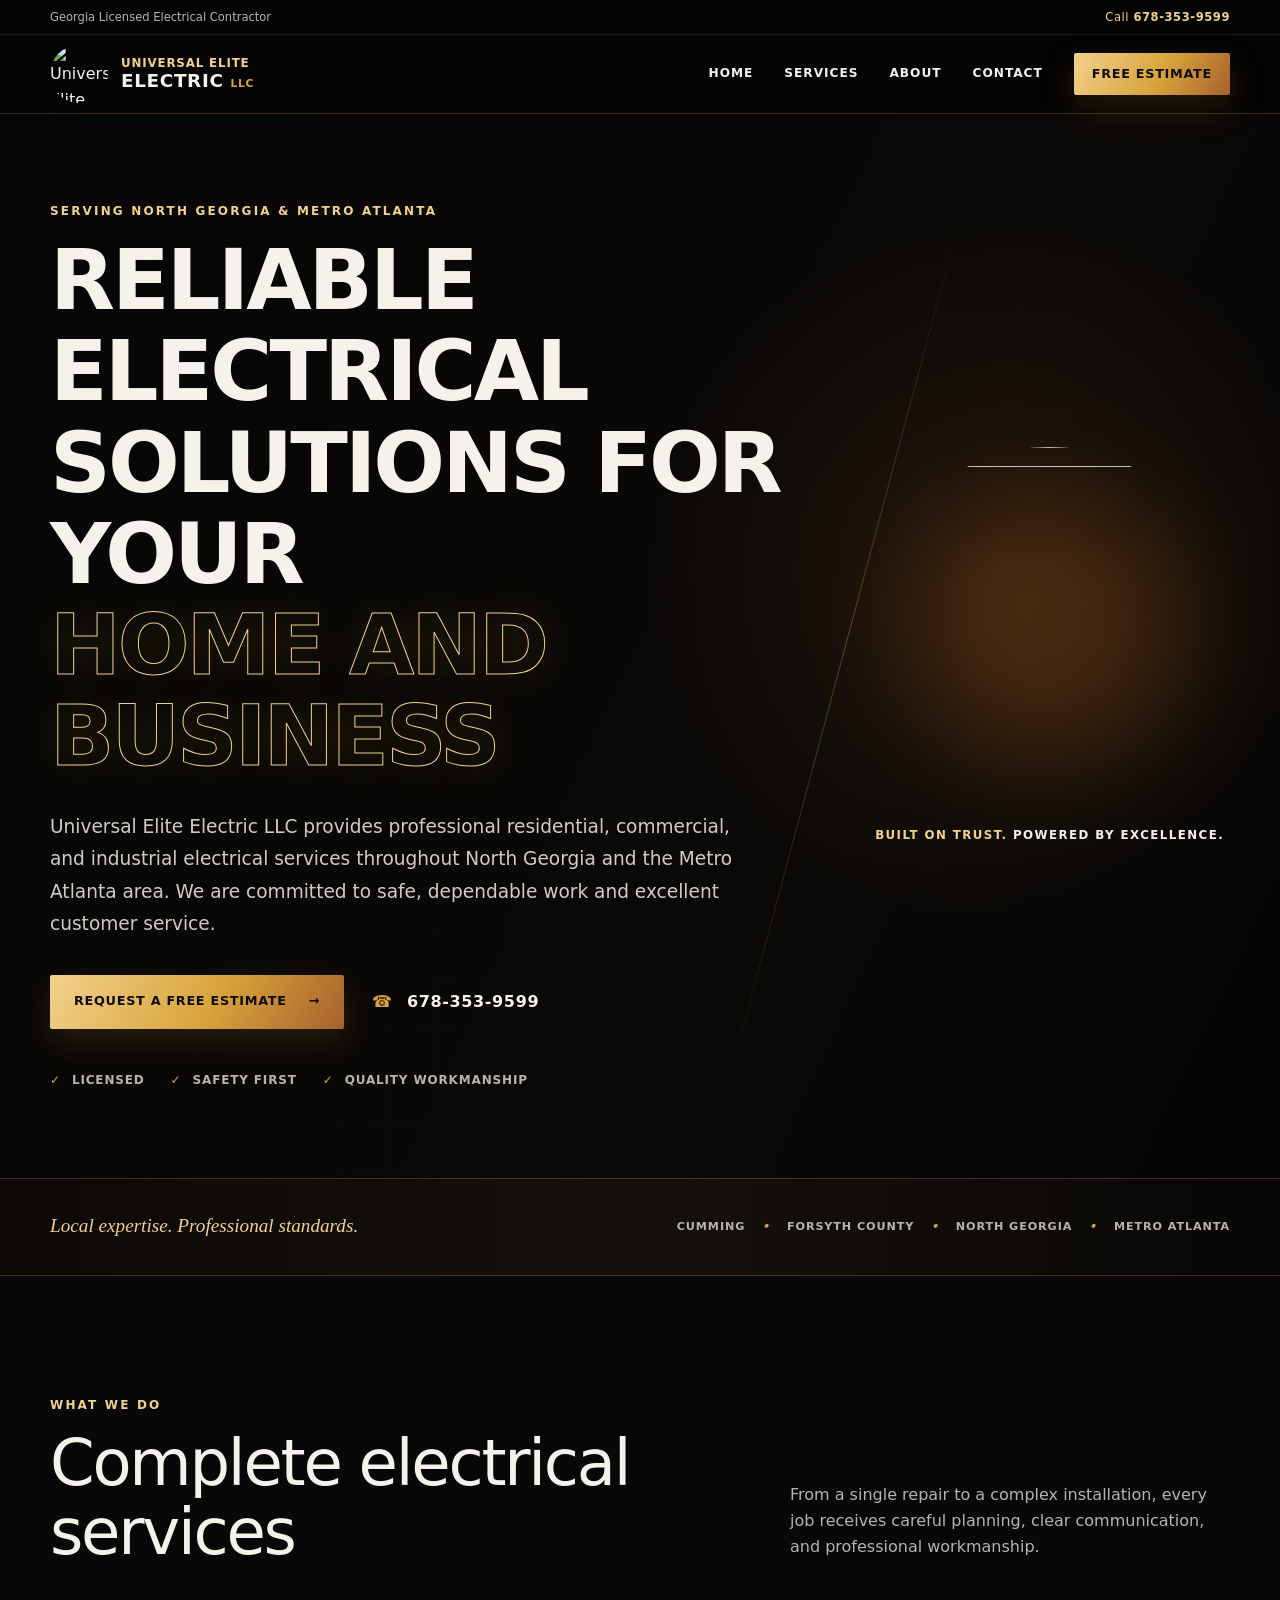
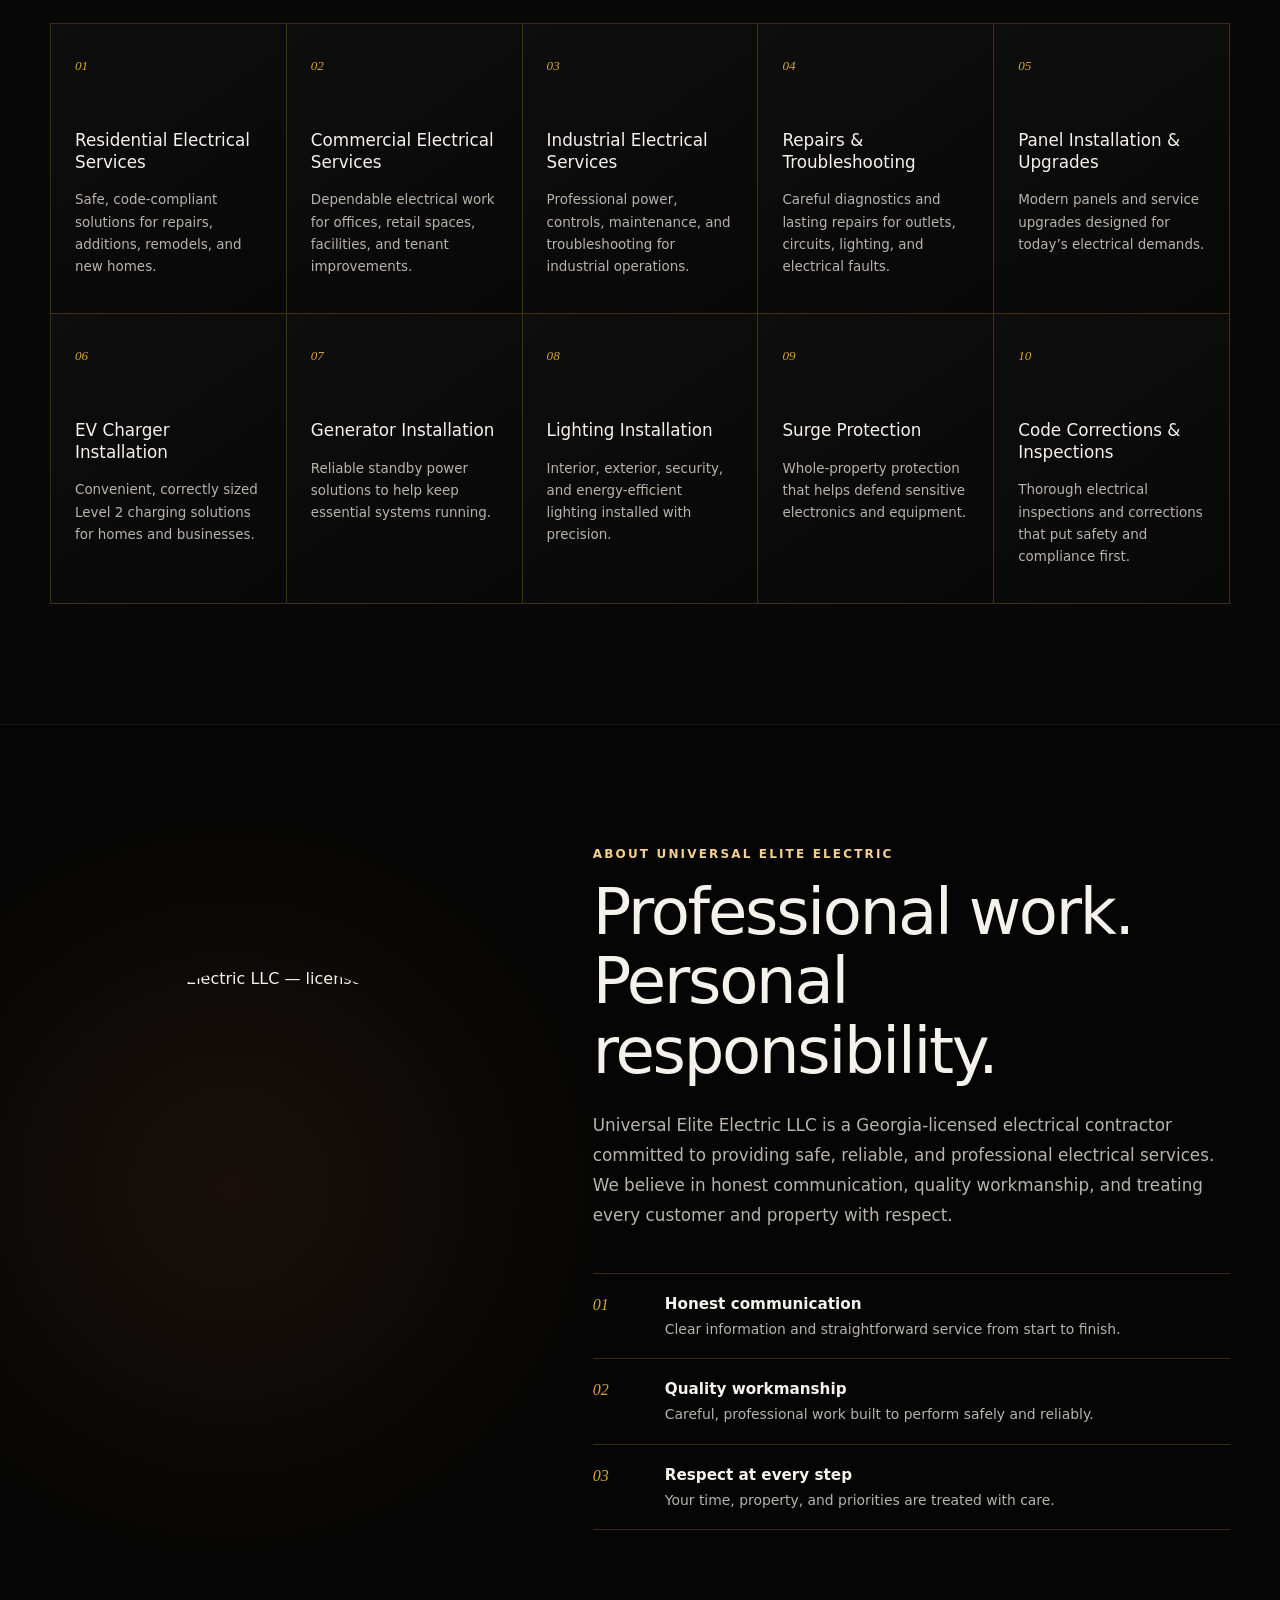
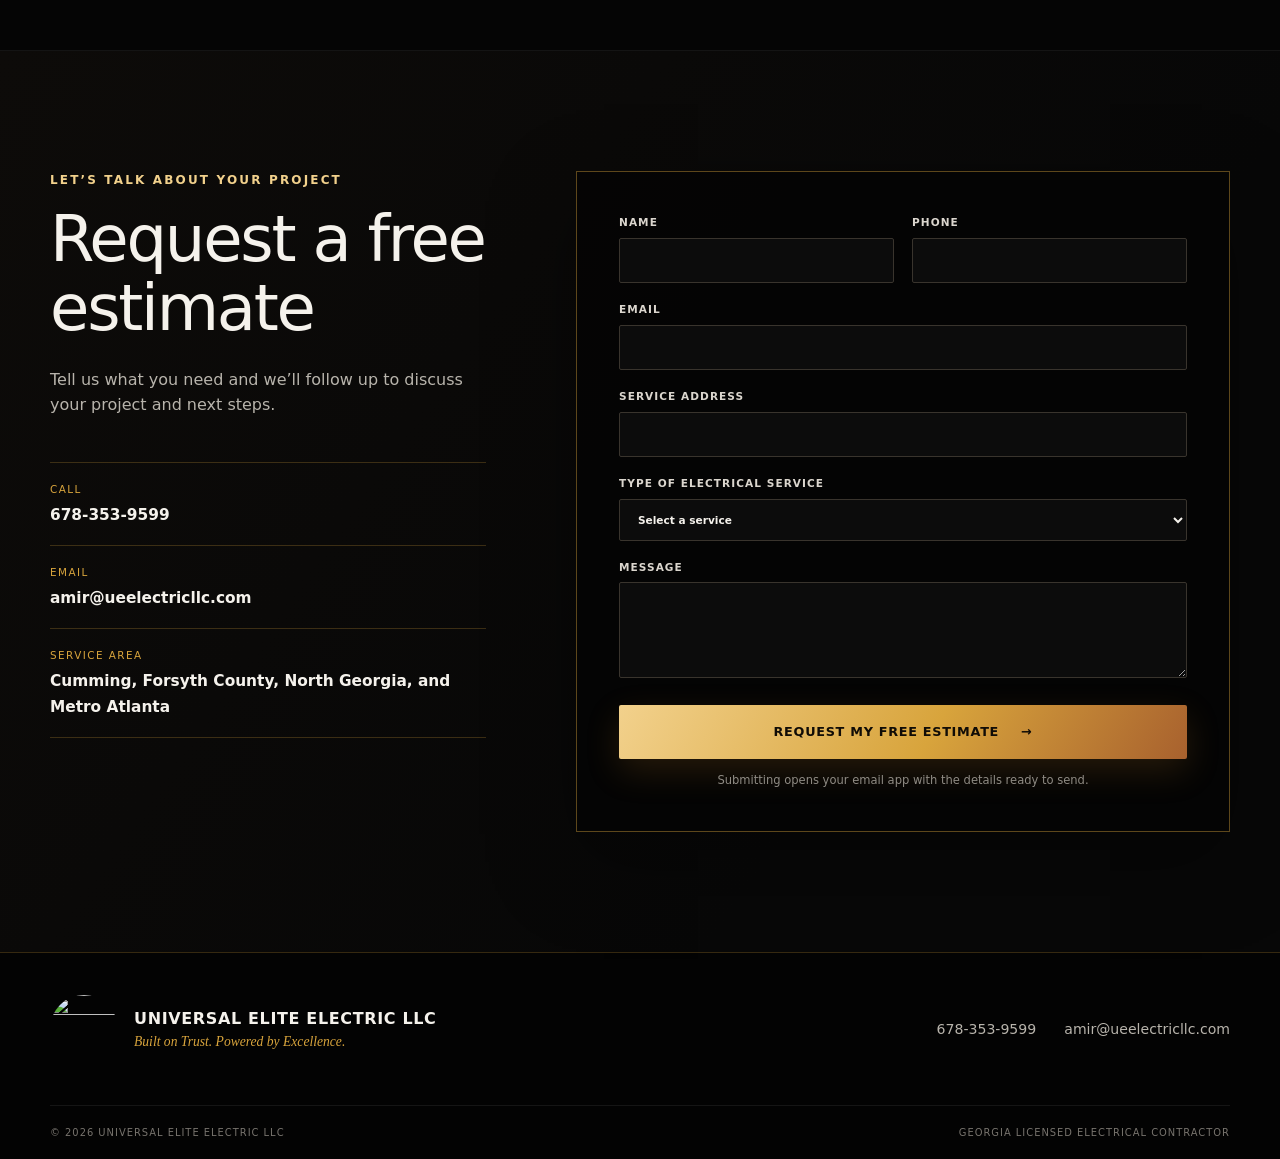
==== index.html @ 68beb036 "Add technical SEO metadata and indexing files" ====
<!DOCTYPE html><html lang="en"><head><meta charSet="utf-8"/><meta name="viewport" content="width=device-width, initial-scale=1"/><link rel="preload" as="image" href="./logo.png"/><style>@layer theme{:root,:host{--font-sans:ui-sans-serif, system-ui, sans-serif, "Apple Color Emoji", "Segoe UI Emoji", "Segoe UI Symbol", "Noto Color Emoji";--font-mono:ui-monospace, SFMono-Regular, Menlo, Monaco, Consolas, "Liberation Mono", "Courier New", monospace;--spacing:.25rem;--default-font-family:var(--font-sans);--default-mono-font-family:var(--font-mono)}}@layer base{*,:after,:before,::backdrop{box-sizing:border-box;border:0 solid;margin:0;padding:0}::file-selector-button{box-sizing:border-box;border:0 solid;margin:0;padding:0}html,:host{-webkit-text-size-adjust:100%;tab-size:4;line-height:1.5;font-family:var(--default-font-family,ui-sans-serif, system-ui, sans-serif, "Apple Color Emoji", "Segoe UI Emoji", "Segoe UI Symbol", "Noto Color Emoji");font-feature-settings:var(--default-font-feature-settings,normal);font-variation-settings:var(--default-font-variation-settings,normal);-webkit-tap-highlight-color:transparent}hr{height:0;color:inherit;border-top-width:1px}abbr:where([title]){-webkit-text-decoration:underline dotted;text-decoration:underline dotted}h1,h2,h3,h4,h5,h6{font-size:inherit;font-weight:inherit}a{color:inherit;-webkit-text-decoration:inherit;-webkit-text-decoration:inherit;-webkit-text-decoration:inherit;-webkit-text-decoration:inherit;text-decoration:inherit}b,strong{font-weight:bolder}code,kbd,samp,pre{font-family:var(--default-mono-font-family,ui-monospace, SFMono-Regular, Menlo, Monaco, Consolas, "Liberation Mono", "Courier New", monospace);font-feature-settings:var(--default-mono-font-feature-settings,normal);font-variation-settings:var(--default-mono-font-variation-settings,normal);font-size:1em}small{font-size:80%}sub,sup{vertical-align:baseline;font-size:75%;line-height:0;position:relative}sub{bottom:-.25em}sup{top:-.5em}table{text-indent:0;border-color:inherit;border-collapse:collapse}:-moz-focusring{outline:auto}progress{vertical-align:baseline}summary{display:list-item}ol,ul,menu{list-style:none}img,svg,video,canvas,audio,iframe,embed,object{vertical-align:middle;display:block}img,video{max-width:100%;height:auto}button,input,select,optgroup,textarea{font:inherit;font-feature-settings:inherit;font-variation-settings:inherit;letter-spacing:inherit;color:inherit;opacity:1;background-color:#0000;border-radius:0}::file-selector-button{font:inherit;font-feature-settings:inherit;font-variation-settings:inherit;letter-spacing:inherit;color:inherit;opacity:1;background-color:#0000;border-radius:0}:where(select:is([multiple],[size])) optgroup{font-weight:bolder}:where(select:is([multiple],[size])) optgroup option{padding-inline-start:20px}::file-selector-button{margin-inline-end:4px}::placeholder{opacity:1}@supports (not ((-webkit-appearance:-apple-pay-button))) or (contain-intrinsic-size:1px){::placeholder{color:currentColor}@supports (color:color-mix(in lab, red, red)){::placeholder{color:color-mix(in oklab, currentcolor 50%, transparent)}}}textarea{resize:vertical}::-webkit-search-decoration{-webkit-appearance:none}::-webkit-date-and-time-value{min-height:1lh;text-align:inherit}::-webkit-datetime-edit{display:inline-flex}::-webkit-datetime-edit-fields-wrapper{padding:0}::-webkit-datetime-edit{padding-block:0}::-webkit-datetime-edit-year-field{padding-block:0}::-webkit-datetime-edit-month-field{padding-block:0}::-webkit-datetime-edit-day-field{padding-block:0}::-webkit-datetime-edit-hour-field{padding-block:0}::-webkit-datetime-edit-minute-field{padding-block:0}::-webkit-datetime-edit-second-field{padding-block:0}::-webkit-datetime-edit-millisecond-field{padding-block:0}::-webkit-datetime-edit-meridiem-field{padding-block:0}::-webkit-calendar-picker-indicator{line-height:1}:-moz-ui-invalid{box-shadow:none}button,input:where([type=button],[type=reset],[type=submit]){appearance:button}::file-selector-button{appearance:button}::-webkit-inner-spin-button{height:auto}::-webkit-outer-spin-button{height:auto}[hidden]:where(:not([hidden=until-found])){display:none!important}}@layer components;@layer utilities{.sr-only{clip-path:inset(50%);white-space:nowrap;border-width:0;width:1px;height:1px;margin:-1px;padding:0;position:absolute;overflow:hidden}.relative{position:relative}.start{inset-inline-start:var(--spacing)}.contents{display:contents}.table{display:table}}:root{--black:#050505;--panel:#0c0c0c;--panel-2:#12100d;--gold:#d8a43c;--gold-light:#f2d18c;--copper:#a8612e;--white:#f5f2ec;--muted:#b8b4ac;--line:#d8a43c3d}*{box-sizing:border-box}html{scroll-behavior:smooth;scroll-padding-top:96px}body{background:var(--black);color:var(--white);margin:0;font-family:Inter,ui-sans-serif,system-ui,-apple-system,BlinkMacSystemFont,Segoe UI,sans-serif;line-height:1.6}a{color:inherit;text-decoration:none}button,input,select,textarea{font:inherit}button,a{-webkit-tap-highlight-color:transparent}img{max-width:100%;display:block}.shell{width:min(1180px,100% - 40px);margin-inline:auto}.skip-link{z-index:100;background:var(--gold);color:#080706;padding:10px 16px;font-weight:800;position:fixed;top:-80px;left:16px}.skip-link:focus{top:16px}.sr-only{clip:rect(0,0,0,0);white-space:nowrap;border:0;width:1px;height:1px;margin:-1px;padding:0;position:absolute;overflow:hidden}.eyebrow{color:var(--gold-light);text-transform:uppercase;letter-spacing:.18em;margin:0 0 14px;font-size:.75rem;font-weight:800}h1,h2,h3,p{margin-top:0}h1,h2{letter-spacing:-.035em;line-height:1.08}h2{margin-bottom:24px;font-size:clamp(2.25rem,5vw,4.35rem)}.button{background:linear-gradient(120deg,var(--gold-light),var(--gold) 55%,var(--copper));color:#100c06;letter-spacing:.055em;text-transform:uppercase;cursor:pointer;border:0;border-radius:2px;justify-content:center;align-items:center;gap:22px;min-height:54px;padding:14px 24px;font-size:.8rem;font-weight:900;transition:transform .2s,filter .2s;display:inline-flex;box-shadow:0 12px 34px #c47e282e}.button:hover{filter:brightness(1.08);transform:translateY(-2px)}.button:focus-visible,a:focus-visible,button:focus-visible,input:focus-visible,select:focus-visible,textarea:focus-visible{outline:3px solid var(--gold-light);outline-offset:3px}.button-small{min-height:42px;padding:10px 18px}.site-header{z-index:50;-webkit-backdrop-filter:blur(16px);backdrop-filter:blur(16px);border-bottom:1px solid var(--line);background:#050505ed;position:sticky;top:0}.utility-bar{color:var(--muted);border-bottom:1px solid #ffffff14;font-size:.72rem}.utility-inner{justify-content:space-between;align-items:center;gap:18px;min-height:34px;display:flex}.utility-inner a{color:var(--gold-light);letter-spacing:.05em}.nav{justify-content:space-between;align-items:center;height:78px;display:flex}.brand{align-items:center;gap:13px;display:flex}.brand img{object-fit:contain;border-radius:50%;width:58px;height:58px}.brand span{letter-spacing:.07em;flex-direction:column;font-size:.76rem;line-height:1.15;display:flex}.brand span strong{color:var(--gold-light);font-size:.74rem}.brand span b{letter-spacing:.035em;font-size:1.15rem}.brand span em{color:var(--gold);font-size:.67rem;font-style:normal}.nav-links{text-transform:uppercase;letter-spacing:.08em;align-items:center;gap:31px;font-size:.76rem;font-weight:700;display:flex}.nav-links>a:not(.button){padding:25px 0;transition:color .2s}.nav-links>a:not(.button):hover{color:var(--gold-light)}.menu-toggle{background:0 0;border:0;padding:12px;display:none}.menu-toggle>span:not(.sr-only){background:var(--gold-light);width:25px;height:2px;margin:5px 0;display:block}.hero{background:radial-gradient(circle at 78% 43%,#a8612e26,#0000 30%),linear-gradient(115deg,#060606 0%,#0b0907 65%,#050505 100%);align-items:center;min-height:690px;display:flex;position:relative;overflow:hidden}.hero:before{content:"";opacity:.26;background-image:linear-gradient(#ffffff06 1px,#0000 1px),linear-gradient(90deg,#ffffff06 1px,#0000 1px);background-size:48px 48px;position:absolute;inset:0;-webkit-mask-image:linear-gradient(90deg,#000,#0000 85%);mask-image:linear-gradient(90deg,#000,#0000 85%)}.hero:after{content:"";background:linear-gradient(transparent,var(--gold),transparent);opacity:.35;width:1px;position:absolute;top:8%;bottom:8%;left:66%;transform:rotate(15deg)}.hero-grid{z-index:1;grid-template-columns:1.35fr .65fr;align-items:center;gap:70px;padding-block:88px;display:grid;position:relative}.hero-copy h1{text-transform:uppercase;max-width:820px;margin:0 0 28px;font-size:clamp(3rem,6.6vw,6.4rem);font-weight:850}.hero-copy h1 span{color:#0000;-webkit-text-stroke:1px var(--gold-light);text-shadow:0 0 40px #d8a43c1f;display:block}.lead{color:#d0ccc5;max-width:720px;font-size:clamp(1rem,1.8vw,1.16rem);line-height:1.75}.hero-actions{flex-wrap:wrap;align-items:center;gap:28px;margin-top:34px;display:flex}.text-link{letter-spacing:.04em;font-weight:800}.text-link span{color:var(--gold);margin-right:8px}.trust-row{color:var(--muted);text-transform:uppercase;letter-spacing:.07em;flex-wrap:wrap;gap:26px;margin-top:42px;font-size:.75rem;font-weight:700;display:flex}.trust-row b{color:var(--gold);margin-right:6px}.hero-mark{text-align:center}.logo-halo{position:relative}.logo-halo:before{content:"";filter:blur(55px);opacity:.22;background:#d47726;border-radius:50%;position:absolute;inset:12%}.logo-halo img{filter:drop-shadow(0 24px 34px #000000b3);width:min(100%,410px);margin:auto;position:relative}.hero-mark p{text-transform:uppercase;letter-spacing:.12em;color:var(--gold-light);margin:18px 0 0;font-size:.74rem;font-weight:800}.hero-mark p span{color:var(--white)}.statement{border-block:1px solid var(--line);background:linear-gradient(90deg,#0c0906,#15100b,#080706)}.statement-inner{justify-content:space-between;align-items:center;gap:30px;min-height:96px;display:flex}.statement p{color:var(--gold-light);margin:0;font-family:Georgia,serif;font-size:1.2rem;font-style:italic}.statement span{color:var(--muted);text-transform:uppercase;letter-spacing:.08em;font-size:.7rem;font-weight:700}.statement i{color:var(--gold);margin:0 12px}.section{padding:120px 0}.services-section{background:#080808}.section-heading{grid-template-columns:1.2fr .8fr;align-items:end;gap:80px;margin-bottom:56px;display:grid}.section-heading h2{margin:0}.section-heading>p{color:var(--muted);max-width:520px;margin-bottom:8px}.services-grid{border-top:1px solid var(--line);border-left:1px solid var(--line);grid-template-columns:repeat(5,1fr);display:grid}.service-card{border-right:1px solid var(--line);border-bottom:1px solid var(--line);background:linear-gradient(145deg,#ffffff06,#0000);min-height:290px;padding:28px 24px;transition:background .25s,transform .25s}.service-card:hover{background:linear-gradient(145deg,#d8a43c21,#a8612e06);transform:translateY(-3px)}.service-number{color:var(--gold);font-family:Georgia,serif;font-size:.82rem;font-style:italic}.service-card h3{margin:52px 0 16px;font-size:1.05rem;line-height:1.3}.service-card p{color:var(--muted);margin:0;font-size:.84rem;line-height:1.65}.about-section{background:radial-gradient(circle at 18%,#a8612e1f,#0000 34%),#050505;border-block:1px solid #ffffff0f}.about-grid{grid-template-columns:.82fr 1.18fr;align-items:center;gap:100px;display:grid}.about-emblem{border:1px solid var(--line);background:linear-gradient(145deg,#13100d,#080706);padding:40px;position:relative}.about-emblem:before,.about-emblem:after{content:"";border-color:var(--gold);width:45px;height:45px;position:absolute}.about-emblem:before{border-top:2px solid var(--gold);border-left:2px solid var(--gold);top:-1px;left:-1px}.about-emblem:after{border-right:2px solid var(--gold);border-bottom:2px solid var(--gold);bottom:-1px;right:-1px}.about-copy>p:not(.eyebrow){color:var(--muted);max-width:700px;font-size:1.05rem;line-height:1.8}.values{border-top:1px solid var(--line);margin-top:42px}.values>div{border-bottom:1px solid var(--line);grid-template-columns:54px 1fr;gap:18px;padding:18px 0;display:grid}.values span{color:var(--gold);font-family:Georgia,serif;font-style:italic}.values p{color:var(--muted);margin:0;font-size:.87rem}.values strong{color:var(--white);margin-bottom:2px;font-size:.95rem;display:block}.contact-section{background:linear-gradient(125deg,#0d0b09,#070707 70%)}.contact-grid{grid-template-columns:.8fr 1.2fr;gap:90px;display:grid}.contact-copy>p:not(.eyebrow){color:var(--muted);max-width:430px}.contact-list{border-top:1px solid var(--line);margin-top:44px}.contact-list>a,.contact-list>div{border-bottom:1px solid var(--line);padding:18px 0;display:block}.contact-list span{color:var(--gold);text-transform:uppercase;letter-spacing:.14em;margin-bottom:4px;font-size:.65rem;display:block}.contact-list strong{font-size:.96rem;font-weight:650}.estimate-form{background:#040404b8;border:1px solid #d8a43c6b;padding:42px;box-shadow:0 30px 80px #00000059}.estimate-form label{color:#dbd6ce;text-transform:uppercase;letter-spacing:.1em;margin-bottom:18px;font-size:.66rem;font-weight:750;display:block}.estimate-form input,.estimate-form select,.estimate-form textarea{width:100%;color:var(--white);text-transform:none;letter-spacing:normal;background:#0c0c0c;border:1px solid #39342d;border-radius:2px;margin-top:7px;padding:13px 14px}.estimate-form select{appearance:auto}.estimate-form textarea{resize:vertical}.form-row{grid-template-columns:1fr 1fr;gap:18px;display:grid}.submit-button{width:100%;margin-top:4px}.form-note,.form-status{text-align:center;color:#8f8b84;margin:12px 0 0;font-size:.72rem}.form-status{color:var(--gold-light)}footer{border-top:1px solid var(--line);background:#030303}.footer-main{justify-content:space-between;align-items:center;gap:30px;padding-block:42px;display:flex}.footer-brand{align-items:center;gap:16px;display:flex}.footer-brand img{width:68px}.footer-brand strong,.footer-brand span{display:block}.footer-brand strong{text-transform:uppercase;letter-spacing:.04em}.footer-brand span{color:var(--gold);font-family:Georgia,serif;font-size:.85rem;font-style:italic}.footer-contact{color:var(--muted);gap:28px;font-size:.88rem;display:flex}.footer-contact a:hover{color:var(--gold-light)}.footer-bottom{color:#77736d;text-transform:uppercase;letter-spacing:.1em;border-top:1px solid #ffffff12;justify-content:space-between;align-items:center;gap:20px;min-height:54px;font-size:.62rem;display:flex}.mobile-call{display:none}@media (max-width:1000px){.hero-grid{grid-template-columns:1fr .55fr;gap:25px}.services-grid{grid-template-columns:repeat(2,1fr)}.about-grid,.contact-grid{gap:50px}.nav-links{gap:18px}}@media (max-width:760px){html{scroll-padding-top:78px}.shell{width:min(100% - 30px,1180px)}.utility-inner>span{display:none}.utility-inner{justify-content:center}.nav{height:68px}.brand img{width:48px;height:48px}.brand span b{font-size:.95rem}.brand span strong{font-size:.61rem}.menu-toggle{display:block}.nav-links{border-bottom:1px solid var(--line);background:#080808;flex-direction:column;align-items:stretch;gap:0;padding:14px 20px 24px;display:none;position:absolute;top:102px;left:0;right:0;box-shadow:0 24px 40px #0000008c}.nav-links.open{display:flex}.nav-links>a:not(.button){border-bottom:1px solid #ffffff12;padding:14px 8px}.nav-links .button{margin-top:14px}.hero{min-height:auto}.hero-grid{grid-template-columns:1fr;padding-block:70px 52px}.hero-copy h1{font-size:clamp(2.8rem,13vw,4.6rem)}.hero-mark{grid-row:1}.logo-halo img{width:230px}.hero-mark p{display:none}.hero-actions{flex-direction:column;align-items:stretch;gap:20px}.hero-actions .button{width:100%}.hero-actions .text-link{text-align:center}.trust-row{gap:12px 20px}.statement-inner,.section-heading,.about-grid,.contact-grid{grid-template-columns:1fr;display:grid}.statement-inner{gap:8px;padding-block:22px}.statement i{margin:0 5px}.section{padding:82px 0}.section-heading{gap:8px;margin-bottom:36px}.services-grid{grid-template-columns:1fr}.service-card{min-height:auto}.service-card h3{margin-top:30px}.about-grid{gap:48px}.about-emblem{max-width:420px;margin:auto;padding:25px}.contact-grid{gap:52px}.estimate-form{padding:24px 20px}.form-row{grid-template-columns:1fr;gap:0}.footer-main{flex-direction:column;align-items:flex-start}.footer-contact{flex-direction:column;gap:8px}.footer-bottom{flex-direction:column;justify-content:center;align-items:flex-start;padding-block:16px}body{padding-bottom:56px}.mobile-call{z-index:60;background:linear-gradient(110deg,var(--gold-light),var(--gold),var(--copper));color:#0b0804;text-transform:uppercase;letter-spacing:.08em;justify-content:center;align-items:center;gap:9px;height:56px;font-weight:900;display:flex;position:fixed;bottom:0;left:0;right:0;box-shadow:0 -6px 28px #00000080}}@media (prefers-reduced-motion:reduce){html{scroll-behavior:auto}*,:before,:after{transition:none!important}}
</style><title>Universal Elite Electric LLC | Electrical Contractor in North Georgia</title><meta name="description" content="Georgia-licensed electrical contractor serving Cumming, Forsyth County, North Georgia, and Metro Atlanta. Residential, commercial, and industrial electrical services."/><meta name="robots" content="index,follow,max-image-preview:large,max-snippet:-1,max-video-preview:-1"/><meta name="googlebot" content="index,follow,max-image-preview:large,max-snippet:-1,max-video-preview:-1"/><link rel="canonical" href="https://ueelectricllc.com/"/><link rel="alternate" hreflang="en-US" href="https://ueelectricllc.com/"/><meta name="theme-color" content="#050505"/><meta property="og:site_name" content="Universal Elite Electric LLC"/><meta property="og:title" content="Universal Elite Electric LLC | Electrical Contractor in North Georgia"/><meta property="og:description" content="Georgia-licensed residential, commercial, and industrial electrical contractor serving Cumming, Forsyth County, North Georgia, and Metro Atlanta."/><meta property="og:type" content="website"/><meta property="og:locale" content="en_US"/><meta property="og:url" content="https://ueelectricllc.com/"/><meta property="og:image" content="https://ueelectricllc.com/logo.png"/><meta property="og:image:alt" content="Universal Elite Electric LLC logo"/><meta name="twitter:card" content="summary"/><meta name="twitter:title" content="Universal Elite Electric LLC | Electrical Contractor in North Georgia"/><meta name="twitter:description" content="Georgia-licensed residential, commercial, and industrial electrical contractor serving North Georgia and Metro Atlanta."/><meta name="twitter:image" content="https://ueelectricllc.com/logo.png"/><meta name="twitter:image:alt" content="Universal Elite Electric LLC logo"/><link rel="shortcut icon" href="/logo.png"/><link rel="icon" href="/logo.png"/><script type="application/ld+json">{"@context":"https://schema.org","@type":"Electrician","@id":"https://ueelectricllc.com/#business","name":"Universal Elite Electric LLC","url":"https://ueelectricllc.com/","logo":"https://ueelectricllc.com/logo.png","image":"https://ueelectricllc.com/logo.png","description":"Georgia-licensed electrical contractor providing residential, commercial, and industrial electrical services in North Georgia and Metro Atlanta.","email":"amir@ueelectricllc.com","telephone":"+1-678-353-9599","slogan":"Built on Trust. Powered by Excellence.","areaServed":[{"@type":"City","name":"Cumming","containedInPlace":{"@type":"State","name":"Georgia"}},{"@type":"AdministrativeArea","name":"Forsyth County, Georgia"},{"@type":"AdministrativeArea","name":"North Georgia"},{"@type":"AdministrativeArea","name":"Metro Atlanta"}],"knowsAbout":["Residential electrical services","Commercial electrical services","Industrial electrical services","Electrical repairs and troubleshooting","Electrical panel installation and upgrades","EV charger installation","Generator installation","Lighting installation","Surge protection","Electrical code corrections and inspections"]}</script><style>
.brand img,.logo-halo img,.about-emblem img,.footer-brand img{aspect-ratio:1!important;object-fit:cover!important;border-radius:50%!important}
.about-emblem{width:min(100%,470px)!important;margin-inline:auto!important;padding:0!important;border:0!important;background:none!important}
.about-emblem:before,.about-emblem:after{display:none!important}
@media(max-width:760px){.about-emblem{max-width:360px!important}}
</style></head><body><main><a class="skip-link" href="#content">Skip to content</a><header class="site-header"><div class="utility-bar"><div class="shell utility-inner"><span>Georgia Licensed Electrical Contractor</span><a href="tel:6783539599" aria-label="Call Universal Elite Electric at 678-353-9599">Call <strong>678-353-9599</strong></a></div></div><nav class="shell nav" aria-label="Main navigation"><a class="brand" href="#home" aria-label="Universal Elite Electric home"><img src="./logo.png" alt="Universal Elite Electric LLC logo"/><span><strong>UNIVERSAL ELITE</strong><b>ELECTRIC <em>LLC</em></b></span></a><button class="menu-toggle" aria-expanded="false" aria-controls="main-menu"><span></span><span></span><span></span><span class="sr-only">Menu</span></button><div id="main-menu" class="nav-links "><a href="#home">Home</a><a href="#services">Services</a><a href="#about">About</a><a href="#contact">Contact</a><a class="button button-small" href="#estimate">Free Estimate</a></div></nav></header><div id="content"><section id="home" class="hero"><div class="hero-glow" aria-hidden="true"></div><div class="shell hero-grid"><div class="hero-copy"><p class="eyebrow">Serving North Georgia &amp; Metro Atlanta</p><h1>Reliable Electrical Solutions for Your <span>Home and Business</span></h1><p class="lead">Universal Elite Electric LLC provides professional residential, commercial, and industrial electrical services throughout North Georgia and the Metro Atlanta area. We are committed to safe, dependable work and excellent customer service.</p><div class="hero-actions"><a class="button" href="#estimate">Request a Free Estimate <span aria-hidden="true">→</span></a><a class="text-link" href="tel:6783539599"><span aria-hidden="true">☎</span> 678-353-9599</a></div><div class="trust-row" aria-label="Our service commitments"><span><b>✓</b> Licensed</span><span><b>✓</b> Safety first</span><span><b>✓</b> Quality workmanship</span></div></div><div class="hero-mark"><div class="logo-halo"><img src="./logo.png" alt=""/></div><p>Built on Trust. <span>Powered by Excellence.</span></p></div></div></section><section class="statement" aria-label="Service area"><div class="shell statement-inner"><p>Local expertise. Professional standards.</p><span>Cumming <i>•</i> Forsyth County <i>•</i> North Georgia <i>•</i> Metro Atlanta</span></div></section><section id="services" class="section services-section"><div class="shell"><div class="section-heading"><div><p class="eyebrow">What we do</p><h2>Complete electrical services</h2></div><p>From a single repair to a complex installation, every job receives careful planning, clear communication, and professional workmanship.</p></div><div class="services-grid"><article class="service-card"><span class="service-number">01</span><h3>Residential Electrical Services</h3><p>Safe, code-compliant solutions for repairs, additions, remodels, and new homes.</p></article><article class="service-card"><span class="service-number">02</span><h3>Commercial Electrical Services</h3><p>Dependable electrical work for offices, retail spaces, facilities, and tenant improvements.</p></article><article class="service-card"><span class="service-number">03</span><h3>Industrial Electrical Services</h3><p>Professional power, controls, maintenance, and troubleshooting for industrial operations.</p></article><article class="service-card"><span class="service-number">04</span><h3>Repairs &amp; Troubleshooting</h3><p>Careful diagnostics and lasting repairs for outlets, circuits, lighting, and electrical faults.</p></article><article class="service-card"><span class="service-number">05</span><h3>Panel Installation &amp; Upgrades</h3><p>Modern panels and service upgrades designed for today’s electrical demands.</p></article><article class="service-card"><span class="service-number">06</span><h3>EV Charger Installation</h3><p>Convenient, correctly sized Level 2 charging solutions for homes and businesses.</p></article><article class="service-card"><span class="service-number">07</span><h3>Generator Installation</h3><p>Reliable standby power solutions to help keep essential systems running.</p></article><article class="service-card"><span class="service-number">08</span><h3>Lighting Installation</h3><p>Interior, exterior, security, and energy-efficient lighting installed with precision.</p></article><article class="service-card"><span class="service-number">09</span><h3>Surge Protection</h3><p>Whole-property protection that helps defend sensitive electronics and equipment.</p></article><article class="service-card"><span class="service-number">10</span><h3>Code Corrections &amp; Inspections</h3><p>Thorough electrical inspections and corrections that put safety and compliance first.</p></article></div></div></section><section id="about" class="section about-section"><div class="shell about-grid"><div class="about-emblem"><img src="./logo.png" alt="Universal Elite Electric LLC — licensed and insured"/></div><div class="about-copy"><p class="eyebrow">About Universal Elite Electric</p><h2>Professional work. Personal responsibility.</h2><p>Universal Elite Electric LLC is a Georgia-licensed electrical contractor committed to providing safe, reliable, and professional electrical services. We believe in honest communication, quality workmanship, and treating every customer and property with respect.</p><div class="values"><div><span>01</span><p><strong>Honest communication</strong>Clear information and straightforward service from start to finish.</p></div><div><span>02</span><p><strong>Quality workmanship</strong>Careful, professional work built to perform safely and reliably.</p></div><div><span>03</span><p><strong>Respect at every step</strong>Your time, property, and priorities are treated with care.</p></div></div></div></div></section><section id="contact" class="section contact-section"><div class="shell contact-grid"><div class="contact-copy"><p class="eyebrow">Let’s talk about your project</p><h2>Request a free estimate</h2><p>Tell us what you need and we’ll follow up to discuss your project and next steps.</p><div class="contact-list"><a href="tel:6783539599"><span>Call</span><strong>678-353-9599</strong></a><a href="mailto:amir@ueelectricllc.com"><span>Email</span><strong>amir@ueelectricllc.com</strong></a><div><span>Service area</span><strong>Cumming, Forsyth County, North Georgia, and Metro Atlanta</strong></div></div></div><form id="estimate" class="estimate-form"><div class="form-row"><label>Name<input type="text" autoComplete="name" required="" name="name"/></label><label>Phone<input type="tel" autoComplete="tel" required="" name="phone"/></label></div><label>Email<input type="email" autoComplete="email" required="" name="email"/></label><label>Service address<input type="text" autoComplete="street-address" required="" name="address"/></label><label>Type of electrical service<select name="service" required=""><option value="" disabled="" selected="">Select a service</option><option>Residential Electrical Services</option><option>Commercial Electrical Services</option><option>Industrial Electrical Services</option><option>Repairs &amp; Troubleshooting</option><option>Panel Installation &amp; Upgrades</option><option>EV Charger Installation</option><option>Generator Installation</option><option>Lighting Installation</option><option>Surge Protection</option><option>Code Corrections &amp; Inspections</option><option>Other electrical service</option></select></label><label>Message<textarea name="message" rows="4" required=""></textarea></label><button class="button submit-button" type="submit">Request My Free Estimate <span aria-hidden="true">→</span></button><p class="form-note">Submitting opens your email app with the details ready to send.</p></form></div></section></div><footer><div class="shell footer-main"><div class="footer-brand"><img src="./logo.png" alt=""/><div><strong>Universal Elite Electric LLC</strong><span>Built on Trust. Powered by Excellence.</span></div></div><div class="footer-contact"><a href="tel:6783539599">678-353-9599</a><a href="mailto:amir@ueelectricllc.com">amir@ueelectricllc.com</a></div></div><div class="shell footer-bottom"><span>© 2026 Universal Elite Electric LLC</span><span>Georgia Licensed Electrical Contractor</span></div></footer><a class="mobile-call" href="tel:6783539599" aria-label="Call Universal Elite Electric"><span>☎</span> Call Now</a></main><script>
const menuButton=document.querySelector('.menu-toggle');
const menu=document.querySelector('#main-menu');
menuButton?.addEventListener('click',()=>{const open=menu.classList.toggle('open');menuButton.setAttribute('aria-expanded',String(open));});
menu?.querySelectorAll('a').forEach(a=>a.addEventListener('click',()=>{menu.classList.remove('open');menuButton?.setAttribute('aria-expanded','false');}));
document.querySelector('#estimate')?.addEventListener('submit',event=>{event.preventDefault();const data=new FormData(event.currentTarget);const subject=encodeURIComponent('Free estimate request — '+data.get('name'));const body=encodeURIComponent('Name: '+data.get('name')+'\nPhone: '+data.get('phone')+'\nEmail: '+data.get('email')+'\nService address: '+data.get('address')+'\nService: '+data.get('service')+'\n\nMessage:\n'+data.get('message'));window.location.href='mailto:amir@ueelectricllc.com?subject='+subject+'&body='+body;});
</script></body></html>
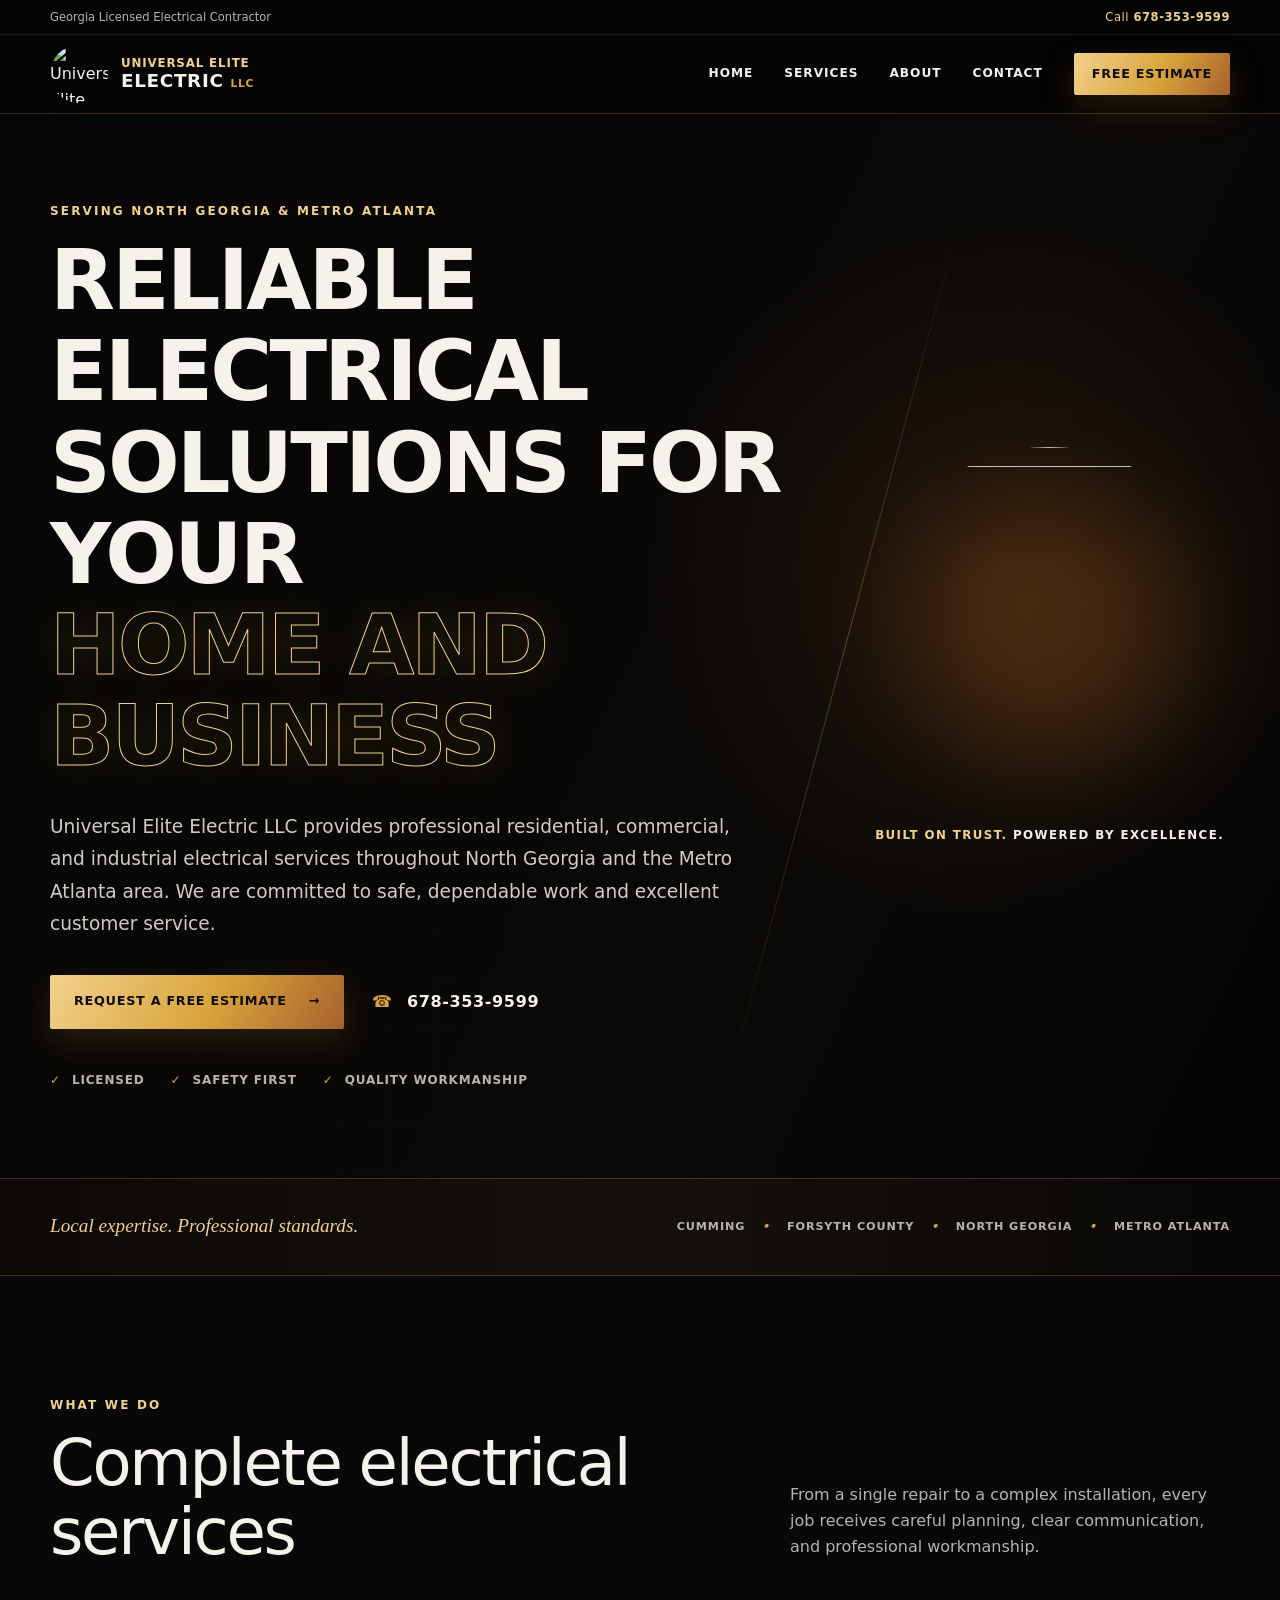
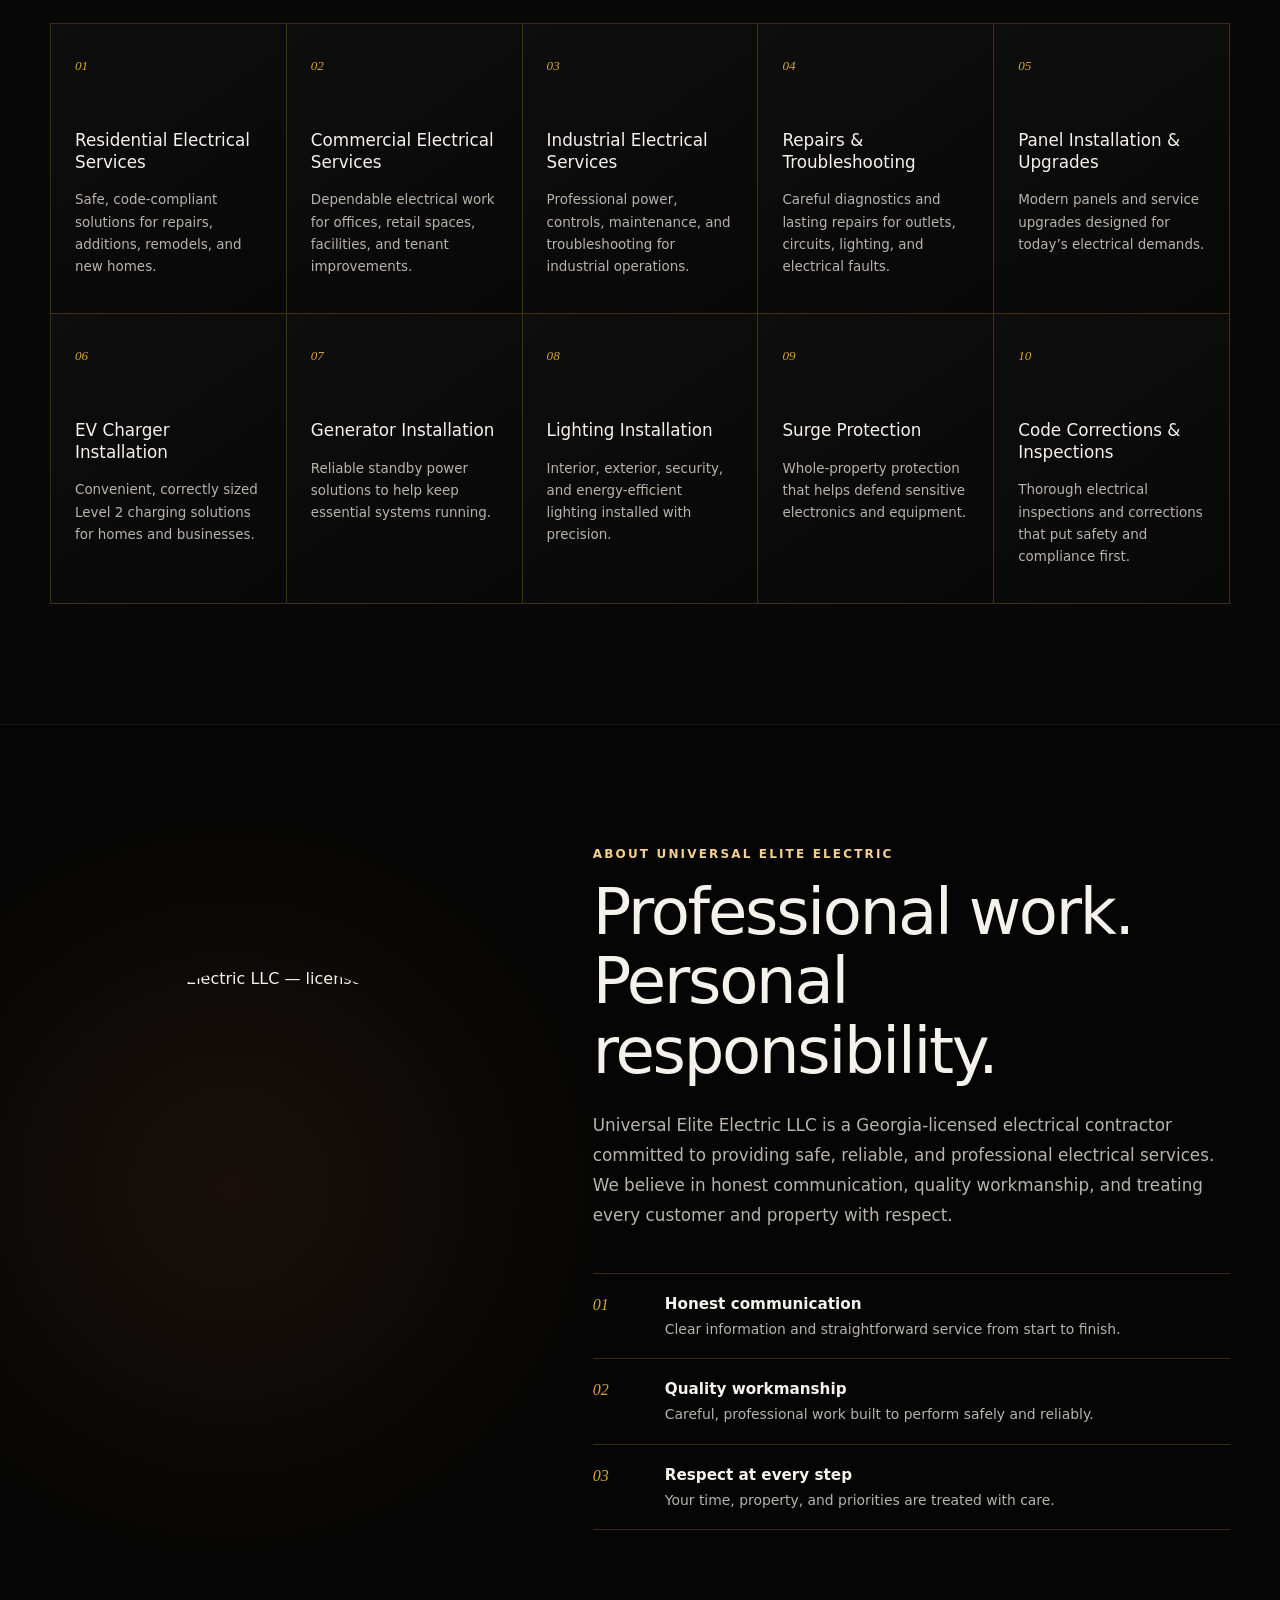
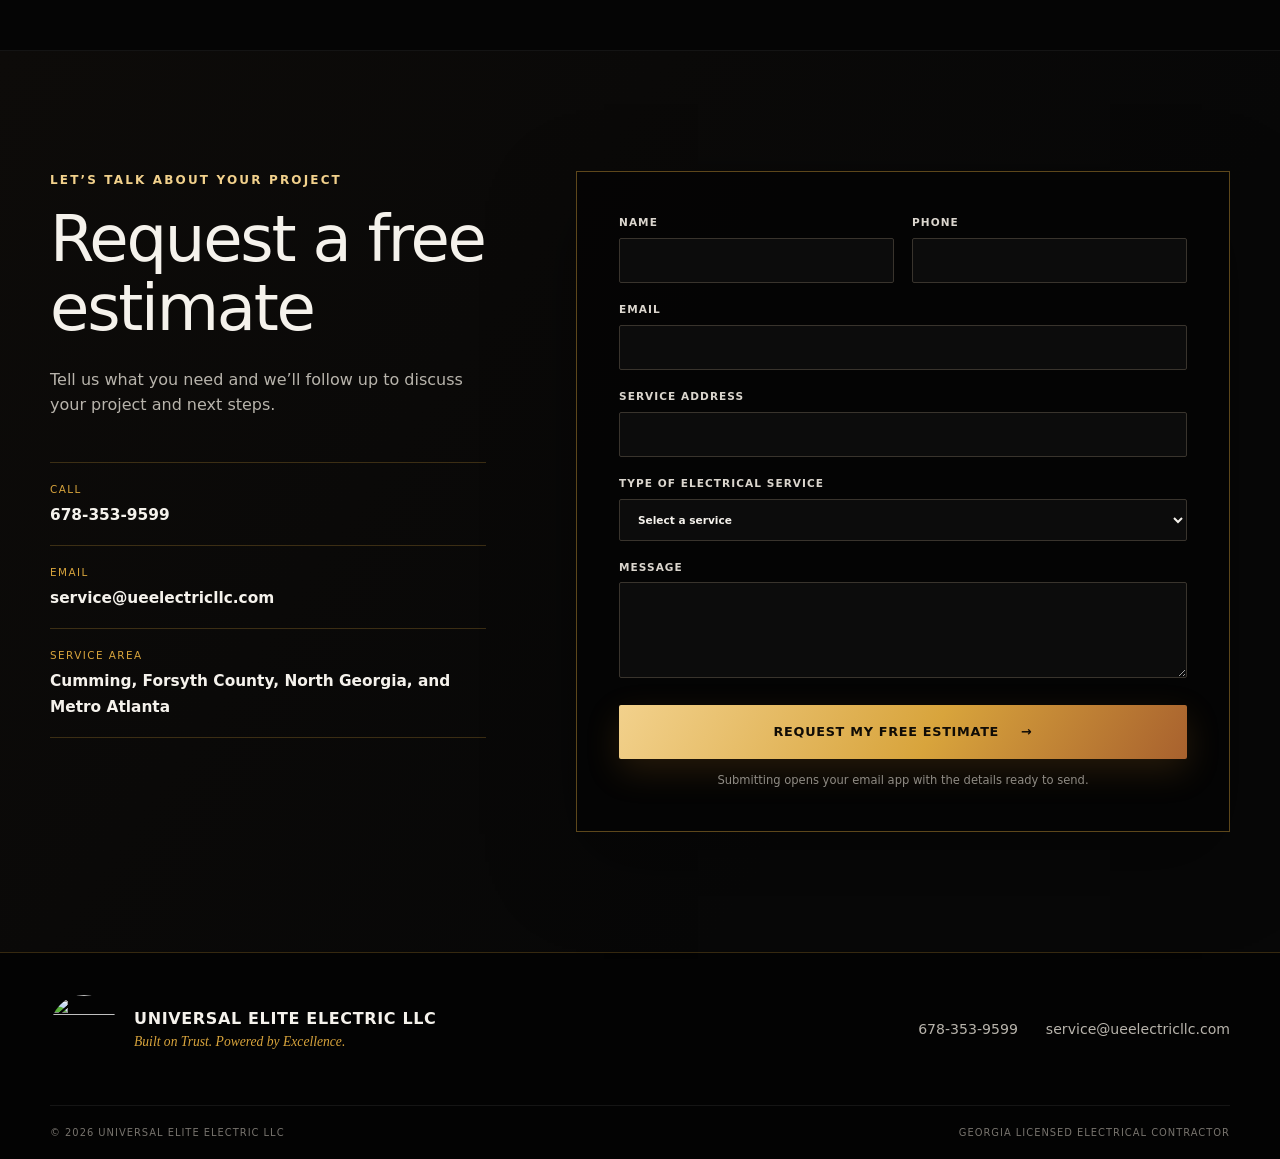
==== commit d5e64b5b: "Replace public contact email with service alias" ====
--- a/index.html
+++ b/index.html
@@ -1,13 +1,13 @@
 <!DOCTYPE html><html lang="en"><head><meta charSet="utf-8"/><meta name="viewport" content="width=device-width, initial-scale=1"/><link rel="preload" as="image" href="./logo.png"/><style>@layer theme{:root,:host{--font-sans:ui-sans-serif, system-ui, sans-serif, "Apple Color Emoji", "Segoe UI Emoji", "Segoe UI Symbol", "Noto Color Emoji";--font-mono:ui-monospace, SFMono-Regular, Menlo, Monaco, Consolas, "Liberation Mono", "Courier New", monospace;--spacing:.25rem;--default-font-family:var(--font-sans);--default-mono-font-family:var(--font-mono)}}@layer base{*,:after,:before,::backdrop{box-sizing:border-box;border:0 solid;margin:0;padding:0}::file-selector-button{box-sizing:border-box;border:0 solid;margin:0;padding:0}html,:host{-webkit-text-size-adjust:100%;tab-size:4;line-height:1.5;font-family:var(--default-font-family,ui-sans-serif, system-ui, sans-serif, "Apple Color Emoji", "Segoe UI Emoji", "Segoe UI Symbol", "Noto Color Emoji");font-feature-settings:var(--default-font-feature-settings,normal);font-variation-settings:var(--default-font-variation-settings,normal);-webkit-tap-highlight-color:transparent}hr{height:0;color:inherit;border-top-width:1px}abbr:where([title]){-webkit-text-decoration:underline dotted;text-decoration:underline dotted}h1,h2,h3,h4,h5,h6{font-size:inherit;font-weight:inherit}a{color:inherit;-webkit-text-decoration:inherit;-webkit-text-decoration:inherit;-webkit-text-decoration:inherit;-webkit-text-decoration:inherit;text-decoration:inherit}b,strong{font-weight:bolder}code,kbd,samp,pre{font-family:var(--default-mono-font-family,ui-monospace, SFMono-Regular, Menlo, Monaco, Consolas, "Liberation Mono", "Courier New", monospace);font-feature-settings:var(--default-mono-font-feature-settings,normal);font-variation-settings:var(--default-mono-font-variation-settings,normal);font-size:1em}small{font-size:80%}sub,sup{vertical-align:baseline;font-size:75%;line-height:0;position:relative}sub{bottom:-.25em}sup{top:-.5em}table{text-indent:0;border-color:inherit;border-collapse:collapse}:-moz-focusring{outline:auto}progress{vertical-align:baseline}summary{display:list-item}ol,ul,menu{list-style:none}img,svg,video,canvas,audio,iframe,embed,object{vertical-align:middle;display:block}img,video{max-width:100%;height:auto}button,input,select,optgroup,textarea{font:inherit;font-feature-settings:inherit;font-variation-settings:inherit;letter-spacing:inherit;color:inherit;opacity:1;background-color:#0000;border-radius:0}::file-selector-button{font:inherit;font-feature-settings:inherit;font-variation-settings:inherit;letter-spacing:inherit;color:inherit;opacity:1;background-color:#0000;border-radius:0}:where(select:is([multiple],[size])) optgroup{font-weight:bolder}:where(select:is([multiple],[size])) optgroup option{padding-inline-start:20px}::file-selector-button{margin-inline-end:4px}::placeholder{opacity:1}@supports (not ((-webkit-appearance:-apple-pay-button))) or (contain-intrinsic-size:1px){::placeholder{color:currentColor}@supports (color:color-mix(in lab, red, red)){::placeholder{color:color-mix(in oklab, currentcolor 50%, transparent)}}}textarea{resize:vertical}::-webkit-search-decoration{-webkit-appearance:none}::-webkit-date-and-time-value{min-height:1lh;text-align:inherit}::-webkit-datetime-edit{display:inline-flex}::-webkit-datetime-edit-fields-wrapper{padding:0}::-webkit-datetime-edit{padding-block:0}::-webkit-datetime-edit-year-field{padding-block:0}::-webkit-datetime-edit-month-field{padding-block:0}::-webkit-datetime-edit-day-field{padding-block:0}::-webkit-datetime-edit-hour-field{padding-block:0}::-webkit-datetime-edit-minute-field{padding-block:0}::-webkit-datetime-edit-second-field{padding-block:0}::-webkit-datetime-edit-millisecond-field{padding-block:0}::-webkit-datetime-edit-meridiem-field{padding-block:0}::-webkit-calendar-picker-indicator{line-height:1}:-moz-ui-invalid{box-shadow:none}button,input:where([type=button],[type=reset],[type=submit]){appearance:button}::file-selector-button{appearance:button}::-webkit-inner-spin-button{height:auto}::-webkit-outer-spin-button{height:auto}[hidden]:where(:not([hidden=until-found])){display:none!important}}@layer components;@layer utilities{.sr-only{clip-path:inset(50%);white-space:nowrap;border-width:0;width:1px;height:1px;margin:-1px;padding:0;position:absolute;overflow:hidden}.relative{position:relative}.start{inset-inline-start:var(--spacing)}.contents{display:contents}.table{display:table}}:root{--black:#050505;--panel:#0c0c0c;--panel-2:#12100d;--gold:#d8a43c;--gold-light:#f2d18c;--copper:#a8612e;--white:#f5f2ec;--muted:#b8b4ac;--line:#d8a43c3d}*{box-sizing:border-box}html{scroll-behavior:smooth;scroll-padding-top:96px}body{background:var(--black);color:var(--white);margin:0;font-family:Inter,ui-sans-serif,system-ui,-apple-system,BlinkMacSystemFont,Segoe UI,sans-serif;line-height:1.6}a{color:inherit;text-decoration:none}button,input,select,textarea{font:inherit}button,a{-webkit-tap-highlight-color:transparent}img{max-width:100%;display:block}.shell{width:min(1180px,100% - 40px);margin-inline:auto}.skip-link{z-index:100;background:var(--gold);color:#080706;padding:10px 16px;font-weight:800;position:fixed;top:-80px;left:16px}.skip-link:focus{top:16px}.sr-only{clip:rect(0,0,0,0);white-space:nowrap;border:0;width:1px;height:1px;margin:-1px;padding:0;position:absolute;overflow:hidden}.eyebrow{color:var(--gold-light);text-transform:uppercase;letter-spacing:.18em;margin:0 0 14px;font-size:.75rem;font-weight:800}h1,h2,h3,p{margin-top:0}h1,h2{letter-spacing:-.035em;line-height:1.08}h2{margin-bottom:24px;font-size:clamp(2.25rem,5vw,4.35rem)}.button{background:linear-gradient(120deg,var(--gold-light),var(--gold) 55%,var(--copper));color:#100c06;letter-spacing:.055em;text-transform:uppercase;cursor:pointer;border:0;border-radius:2px;justify-content:center;align-items:center;gap:22px;min-height:54px;padding:14px 24px;font-size:.8rem;font-weight:900;transition:transform .2s,filter .2s;display:inline-flex;box-shadow:0 12px 34px #c47e282e}.button:hover{filter:brightness(1.08);transform:translateY(-2px)}.button:focus-visible,a:focus-visible,button:focus-visible,input:focus-visible,select:focus-visible,textarea:focus-visible{outline:3px solid var(--gold-light);outline-offset:3px}.button-small{min-height:42px;padding:10px 18px}.site-header{z-index:50;-webkit-backdrop-filter:blur(16px);backdrop-filter:blur(16px);border-bottom:1px solid var(--line);background:#050505ed;position:sticky;top:0}.utility-bar{color:var(--muted);border-bottom:1px solid #ffffff14;font-size:.72rem}.utility-inner{justify-content:space-between;align-items:center;gap:18px;min-height:34px;display:flex}.utility-inner a{color:var(--gold-light);letter-spacing:.05em}.nav{justify-content:space-between;align-items:center;height:78px;display:flex}.brand{align-items:center;gap:13px;display:flex}.brand img{object-fit:contain;border-radius:50%;width:58px;height:58px}.brand span{letter-spacing:.07em;flex-direction:column;font-size:.76rem;line-height:1.15;display:flex}.brand span strong{color:var(--gold-light);font-size:.74rem}.brand span b{letter-spacing:.035em;font-size:1.15rem}.brand span em{color:var(--gold);font-size:.67rem;font-style:normal}.nav-links{text-transform:uppercase;letter-spacing:.08em;align-items:center;gap:31px;font-size:.76rem;font-weight:700;display:flex}.nav-links>a:not(.button){padding:25px 0;transition:color .2s}.nav-links>a:not(.button):hover{color:var(--gold-light)}.menu-toggle{background:0 0;border:0;padding:12px;display:none}.menu-toggle>span:not(.sr-only){background:var(--gold-light);width:25px;height:2px;margin:5px 0;display:block}.hero{background:radial-gradient(circle at 78% 43%,#a8612e26,#0000 30%),linear-gradient(115deg,#060606 0%,#0b0907 65%,#050505 100%);align-items:center;min-height:690px;display:flex;position:relative;overflow:hidden}.hero:before{content:"";opacity:.26;background-image:linear-gradient(#ffffff06 1px,#0000 1px),linear-gradient(90deg,#ffffff06 1px,#0000 1px);background-size:48px 48px;position:absolute;inset:0;-webkit-mask-image:linear-gradient(90deg,#000,#0000 85%);mask-image:linear-gradient(90deg,#000,#0000 85%)}.hero:after{content:"";background:linear-gradient(transparent,var(--gold),transparent);opacity:.35;width:1px;position:absolute;top:8%;bottom:8%;left:66%;transform:rotate(15deg)}.hero-grid{z-index:1;grid-template-columns:1.35fr .65fr;align-items:center;gap:70px;padding-block:88px;display:grid;position:relative}.hero-copy h1{text-transform:uppercase;max-width:820px;margin:0 0 28px;font-size:clamp(3rem,6.6vw,6.4rem);font-weight:850}.hero-copy h1 span{color:#0000;-webkit-text-stroke:1px var(--gold-light);text-shadow:0 0 40px #d8a43c1f;display:block}.lead{color:#d0ccc5;max-width:720px;font-size:clamp(1rem,1.8vw,1.16rem);line-height:1.75}.hero-actions{flex-wrap:wrap;align-items:center;gap:28px;margin-top:34px;display:flex}.text-link{letter-spacing:.04em;font-weight:800}.text-link span{color:var(--gold);margin-right:8px}.trust-row{color:var(--muted);text-transform:uppercase;letter-spacing:.07em;flex-wrap:wrap;gap:26px;margin-top:42px;font-size:.75rem;font-weight:700;display:flex}.trust-row b{color:var(--gold);margin-right:6px}.hero-mark{text-align:center}.logo-halo{position:relative}.logo-halo:before{content:"";filter:blur(55px);opacity:.22;background:#d47726;border-radius:50%;position:absolute;inset:12%}.logo-halo img{filter:drop-shadow(0 24px 34px #000000b3);width:min(100%,410px);margin:auto;position:relative}.hero-mark p{text-transform:uppercase;letter-spacing:.12em;color:var(--gold-light);margin:18px 0 0;font-size:.74rem;font-weight:800}.hero-mark p span{color:var(--white)}.statement{border-block:1px solid var(--line);background:linear-gradient(90deg,#0c0906,#15100b,#080706)}.statement-inner{justify-content:space-between;align-items:center;gap:30px;min-height:96px;display:flex}.statement p{color:var(--gold-light);margin:0;font-family:Georgia,serif;font-size:1.2rem;font-style:italic}.statement span{color:var(--muted);text-transform:uppercase;letter-spacing:.08em;font-size:.7rem;font-weight:700}.statement i{color:var(--gold);margin:0 12px}.section{padding:120px 0}.services-section{background:#080808}.section-heading{grid-template-columns:1.2fr .8fr;align-items:end;gap:80px;margin-bottom:56px;display:grid}.section-heading h2{margin:0}.section-heading>p{color:var(--muted);max-width:520px;margin-bottom:8px}.services-grid{border-top:1px solid var(--line);border-left:1px solid var(--line);grid-template-columns:repeat(5,1fr);display:grid}.service-card{border-right:1px solid var(--line);border-bottom:1px solid var(--line);background:linear-gradient(145deg,#ffffff06,#0000);min-height:290px;padding:28px 24px;transition:background .25s,transform .25s}.service-card:hover{background:linear-gradient(145deg,#d8a43c21,#a8612e06);transform:translateY(-3px)}.service-number{color:var(--gold);font-family:Georgia,serif;font-size:.82rem;font-style:italic}.service-card h3{margin:52px 0 16px;font-size:1.05rem;line-height:1.3}.service-card p{color:var(--muted);margin:0;font-size:.84rem;line-height:1.65}.about-section{background:radial-gradient(circle at 18%,#a8612e1f,#0000 34%),#050505;border-block:1px solid #ffffff0f}.about-grid{grid-template-columns:.82fr 1.18fr;align-items:center;gap:100px;display:grid}.about-emblem{border:1px solid var(--line);background:linear-gradient(145deg,#13100d,#080706);padding:40px;position:relative}.about-emblem:before,.about-emblem:after{content:"";border-color:var(--gold);width:45px;height:45px;position:absolute}.about-emblem:before{border-top:2px solid var(--gold);border-left:2px solid var(--gold);top:-1px;left:-1px}.about-emblem:after{border-right:2px solid var(--gold);border-bottom:2px solid var(--gold);bottom:-1px;right:-1px}.about-copy>p:not(.eyebrow){color:var(--muted);max-width:700px;font-size:1.05rem;line-height:1.8}.values{border-top:1px solid var(--line);margin-top:42px}.values>div{border-bottom:1px solid var(--line);grid-template-columns:54px 1fr;gap:18px;padding:18px 0;display:grid}.values span{color:var(--gold);font-family:Georgia,serif;font-style:italic}.values p{color:var(--muted);margin:0;font-size:.87rem}.values strong{color:var(--white);margin-bottom:2px;font-size:.95rem;display:block}.contact-section{background:linear-gradient(125deg,#0d0b09,#070707 70%)}.contact-grid{grid-template-columns:.8fr 1.2fr;gap:90px;display:grid}.contact-copy>p:not(.eyebrow){color:var(--muted);max-width:430px}.contact-list{border-top:1px solid var(--line);margin-top:44px}.contact-list>a,.contact-list>div{border-bottom:1px solid var(--line);padding:18px 0;display:block}.contact-list span{color:var(--gold);text-transform:uppercase;letter-spacing:.14em;margin-bottom:4px;font-size:.65rem;display:block}.contact-list strong{font-size:.96rem;font-weight:650}.estimate-form{background:#040404b8;border:1px solid #d8a43c6b;padding:42px;box-shadow:0 30px 80px #00000059}.estimate-form label{color:#dbd6ce;text-transform:uppercase;letter-spacing:.1em;margin-bottom:18px;font-size:.66rem;font-weight:750;display:block}.estimate-form input,.estimate-form select,.estimate-form textarea{width:100%;color:var(--white);text-transform:none;letter-spacing:normal;background:#0c0c0c;border:1px solid #39342d;border-radius:2px;margin-top:7px;padding:13px 14px}.estimate-form select{appearance:auto}.estimate-form textarea{resize:vertical}.form-row{grid-template-columns:1fr 1fr;gap:18px;display:grid}.submit-button{width:100%;margin-top:4px}.form-note,.form-status{text-align:center;color:#8f8b84;margin:12px 0 0;font-size:.72rem}.form-status{color:var(--gold-light)}footer{border-top:1px solid var(--line);background:#030303}.footer-main{justify-content:space-between;align-items:center;gap:30px;padding-block:42px;display:flex}.footer-brand{align-items:center;gap:16px;display:flex}.footer-brand img{width:68px}.footer-brand strong,.footer-brand span{display:block}.footer-brand strong{text-transform:uppercase;letter-spacing:.04em}.footer-brand span{color:var(--gold);font-family:Georgia,serif;font-size:.85rem;font-style:italic}.footer-contact{color:var(--muted);gap:28px;font-size:.88rem;display:flex}.footer-contact a:hover{color:var(--gold-light)}.footer-bottom{color:#77736d;text-transform:uppercase;letter-spacing:.1em;border-top:1px solid #ffffff12;justify-content:space-between;align-items:center;gap:20px;min-height:54px;font-size:.62rem;display:flex}.mobile-call{display:none}@media (max-width:1000px){.hero-grid{grid-template-columns:1fr .55fr;gap:25px}.services-grid{grid-template-columns:repeat(2,1fr)}.about-grid,.contact-grid{gap:50px}.nav-links{gap:18px}}@media (max-width:760px){html{scroll-padding-top:78px}.shell{width:min(100% - 30px,1180px)}.utility-inner>span{display:none}.utility-inner{justify-content:center}.nav{height:68px}.brand img{width:48px;height:48px}.brand span b{font-size:.95rem}.brand span strong{font-size:.61rem}.menu-toggle{display:block}.nav-links{border-bottom:1px solid var(--line);background:#080808;flex-direction:column;align-items:stretch;gap:0;padding:14px 20px 24px;display:none;position:absolute;top:102px;left:0;right:0;box-shadow:0 24px 40px #0000008c}.nav-links.open{display:flex}.nav-links>a:not(.button){border-bottom:1px solid #ffffff12;padding:14px 8px}.nav-links .button{margin-top:14px}.hero{min-height:auto}.hero-grid{grid-template-columns:1fr;padding-block:70px 52px}.hero-copy h1{font-size:clamp(2.8rem,13vw,4.6rem)}.hero-mark{grid-row:1}.logo-halo img{width:230px}.hero-mark p{display:none}.hero-actions{flex-direction:column;align-items:stretch;gap:20px}.hero-actions .button{width:100%}.hero-actions .text-link{text-align:center}.trust-row{gap:12px 20px}.statement-inner,.section-heading,.about-grid,.contact-grid{grid-template-columns:1fr;display:grid}.statement-inner{gap:8px;padding-block:22px}.statement i{margin:0 5px}.section{padding:82px 0}.section-heading{gap:8px;margin-bottom:36px}.services-grid{grid-template-columns:1fr}.service-card{min-height:auto}.service-card h3{margin-top:30px}.about-grid{gap:48px}.about-emblem{max-width:420px;margin:auto;padding:25px}.contact-grid{gap:52px}.estimate-form{padding:24px 20px}.form-row{grid-template-columns:1fr;gap:0}.footer-main{flex-direction:column;align-items:flex-start}.footer-contact{flex-direction:column;gap:8px}.footer-bottom{flex-direction:column;justify-content:center;align-items:flex-start;padding-block:16px}body{padding-bottom:56px}.mobile-call{z-index:60;background:linear-gradient(110deg,var(--gold-light),var(--gold),var(--copper));color:#0b0804;text-transform:uppercase;letter-spacing:.08em;justify-content:center;align-items:center;gap:9px;height:56px;font-weight:900;display:flex;position:fixed;bottom:0;left:0;right:0;box-shadow:0 -6px 28px #00000080}}@media (prefers-reduced-motion:reduce){html{scroll-behavior:auto}*,:before,:after{transition:none!important}}
-</style><title>Universal Elite Electric LLC | Electrical Contractor in North Georgia</title><meta name="description" content="Georgia-licensed electrical contractor serving Cumming, Forsyth County, North Georgia, and Metro Atlanta. Residential, commercial, and industrial electrical services."/><meta name="robots" content="index,follow,max-image-preview:large,max-snippet:-1,max-video-preview:-1"/><meta name="googlebot" content="index,follow,max-image-preview:large,max-snippet:-1,max-video-preview:-1"/><link rel="canonical" href="https://ueelectricllc.com/"/><link rel="alternate" hreflang="en-US" href="https://ueelectricllc.com/"/><meta name="theme-color" content="#050505"/><meta property="og:site_name" content="Universal Elite Electric LLC"/><meta property="og:title" content="Universal Elite Electric LLC | Electrical Contractor in North Georgia"/><meta property="og:description" content="Georgia-licensed residential, commercial, and industrial electrical contractor serving Cumming, Forsyth County, North Georgia, and Metro Atlanta."/><meta property="og:type" content="website"/><meta property="og:locale" content="en_US"/><meta property="og:url" content="https://ueelectricllc.com/"/><meta property="og:image" content="https://ueelectricllc.com/logo.png"/><meta property="og:image:alt" content="Universal Elite Electric LLC logo"/><meta name="twitter:card" content="summary"/><meta name="twitter:title" content="Universal Elite Electric LLC | Electrical Contractor in North Georgia"/><meta name="twitter:description" content="Georgia-licensed residential, commercial, and industrial electrical contractor serving North Georgia and Metro Atlanta."/><meta name="twitter:image" content="https://ueelectricllc.com/logo.png"/><meta name="twitter:image:alt" content="Universal Elite Electric LLC logo"/><link rel="shortcut icon" href="/logo.png"/><link rel="icon" href="/logo.png"/><script type="application/ld+json">{"@context":"https://schema.org","@type":"Electrician","@id":"https://ueelectricllc.com/#business","name":"Universal Elite Electric LLC","url":"https://ueelectricllc.com/","logo":"https://ueelectricllc.com/logo.png","image":"https://ueelectricllc.com/logo.png","description":"Georgia-licensed electrical contractor providing residential, commercial, and industrial electrical services in North Georgia and Metro Atlanta.","email":"amir@ueelectricllc.com","telephone":"+1-678-353-9599","slogan":"Built on Trust. Powered by Excellence.","areaServed":[{"@type":"City","name":"Cumming","containedInPlace":{"@type":"State","name":"Georgia"}},{"@type":"AdministrativeArea","name":"Forsyth County, Georgia"},{"@type":"AdministrativeArea","name":"North Georgia"},{"@type":"AdministrativeArea","name":"Metro Atlanta"}],"knowsAbout":["Residential electrical services","Commercial electrical services","Industrial electrical services","Electrical repairs and troubleshooting","Electrical panel installation and upgrades","EV charger installation","Generator installation","Lighting installation","Surge protection","Electrical code corrections and inspections"]}</script><style>
+</style><title>Universal Elite Electric LLC | Electrical Contractor in North Georgia</title><meta name="description" content="Georgia-licensed electrical contractor serving Cumming, Forsyth County, North Georgia, and Metro Atlanta. Residential, commercial, and industrial electrical services."/><meta name="robots" content="index,follow,max-image-preview:large,max-snippet:-1,max-video-preview:-1"/><meta name="googlebot" content="index,follow,max-image-preview:large,max-snippet:-1,max-video-preview:-1"/><link rel="canonical" href="https://ueelectricllc.com/"/><link rel="alternate" hreflang="en-US" href="https://ueelectricllc.com/"/><meta name="theme-color" content="#050505"/><meta property="og:site_name" content="Universal Elite Electric LLC"/><meta property="og:title" content="Universal Elite Electric LLC | Electrical Contractor in North Georgia"/><meta property="og:description" content="Georgia-licensed residential, commercial, and industrial electrical contractor serving Cumming, Forsyth County, North Georgia, and Metro Atlanta."/><meta property="og:type" content="website"/><meta property="og:locale" content="en_US"/><meta property="og:url" content="https://ueelectricllc.com/"/><meta property="og:image" content="https://ueelectricllc.com/logo.png"/><meta property="og:image:alt" content="Universal Elite Electric LLC logo"/><meta name="twitter:card" content="summary"/><meta name="twitter:title" content="Universal Elite Electric LLC | Electrical Contractor in North Georgia"/><meta name="twitter:description" content="Georgia-licensed residential, commercial, and industrial electrical contractor serving North Georgia and Metro Atlanta."/><meta name="twitter:image" content="https://ueelectricllc.com/logo.png"/><meta name="twitter:image:alt" content="Universal Elite Electric LLC logo"/><link rel="shortcut icon" href="/logo.png"/><link rel="icon" href="/logo.png"/><script type="application/ld+json">{"@context":"https://schema.org","@type":"Electrician","@id":"https://ueelectricllc.com/#business","name":"Universal Elite Electric LLC","url":"https://ueelectricllc.com/","logo":"https://ueelectricllc.com/logo.png","image":"https://ueelectricllc.com/logo.png","description":"Georgia-licensed electrical contractor providing residential, commercial, and industrial electrical services in North Georgia and Metro Atlanta.","email":"service@ueelectricllc.com","telephone":"+1-678-353-9599","slogan":"Built on Trust. Powered by Excellence.","areaServed":[{"@type":"City","name":"Cumming","containedInPlace":{"@type":"State","name":"Georgia"}},{"@type":"AdministrativeArea","name":"Forsyth County, Georgia"},{"@type":"AdministrativeArea","name":"North Georgia"},{"@type":"AdministrativeArea","name":"Metro Atlanta"}],"knowsAbout":["Residential electrical services","Commercial electrical services","Industrial electrical services","Electrical repairs and troubleshooting","Electrical panel installation and upgrades","EV charger installation","Generator installation","Lighting installation","Surge protection","Electrical code corrections and inspections"]}</script><style>
 .brand img,.logo-halo img,.about-emblem img,.footer-brand img{aspect-ratio:1!important;object-fit:cover!important;border-radius:50%!important}
 .about-emblem{width:min(100%,470px)!important;margin-inline:auto!important;padding:0!important;border:0!important;background:none!important}
 .about-emblem:before,.about-emblem:after{display:none!important}
 @media(max-width:760px){.about-emblem{max-width:360px!important}}
-</style></head><body><main><a class="skip-link" href="#content">Skip to content</a><header class="site-header"><div class="utility-bar"><div class="shell utility-inner"><span>Georgia Licensed Electrical Contractor</span><a href="tel:6783539599" aria-label="Call Universal Elite Electric at 678-353-9599">Call <strong>678-353-9599</strong></a></div></div><nav class="shell nav" aria-label="Main navigation"><a class="brand" href="#home" aria-label="Universal Elite Electric home"><img src="./logo.png" alt="Universal Elite Electric LLC logo"/><span><strong>UNIVERSAL ELITE</strong><b>ELECTRIC <em>LLC</em></b></span></a><button class="menu-toggle" aria-expanded="false" aria-controls="main-menu"><span></span><span></span><span></span><span class="sr-only">Menu</span></button><div id="main-menu" class="nav-links "><a href="#home">Home</a><a href="#services">Services</a><a href="#about">About</a><a href="#contact">Contact</a><a class="button button-small" href="#estimate">Free Estimate</a></div></nav></header><div id="content"><section id="home" class="hero"><div class="hero-glow" aria-hidden="true"></div><div class="shell hero-grid"><div class="hero-copy"><p class="eyebrow">Serving North Georgia &amp; Metro Atlanta</p><h1>Reliable Electrical Solutions for Your <span>Home and Business</span></h1><p class="lead">Universal Elite Electric LLC provides professional residential, commercial, and industrial electrical services throughout North Georgia and the Metro Atlanta area. We are committed to safe, dependable work and excellent customer service.</p><div class="hero-actions"><a class="button" href="#estimate">Request a Free Estimate <span aria-hidden="true">→</span></a><a class="text-link" href="tel:6783539599"><span aria-hidden="true">☎</span> 678-353-9599</a></div><div class="trust-row" aria-label="Our service commitments"><span><b>✓</b> Licensed</span><span><b>✓</b> Safety first</span><span><b>✓</b> Quality workmanship</span></div></div><div class="hero-mark"><div class="logo-halo"><img src="./logo.png" alt=""/></div><p>Built on Trust. <span>Powered by Excellence.</span></p></div></div></section><section class="statement" aria-label="Service area"><div class="shell statement-inner"><p>Local expertise. Professional standards.</p><span>Cumming <i>•</i> Forsyth County <i>•</i> North Georgia <i>•</i> Metro Atlanta</span></div></section><section id="services" class="section services-section"><div class="shell"><div class="section-heading"><div><p class="eyebrow">What we do</p><h2>Complete electrical services</h2></div><p>From a single repair to a complex installation, every job receives careful planning, clear communication, and professional workmanship.</p></div><div class="services-grid"><article class="service-card"><span class="service-number">01</span><h3>Residential Electrical Services</h3><p>Safe, code-compliant solutions for repairs, additions, remodels, and new homes.</p></article><article class="service-card"><span class="service-number">02</span><h3>Commercial Electrical Services</h3><p>Dependable electrical work for offices, retail spaces, facilities, and tenant improvements.</p></article><article class="service-card"><span class="service-number">03</span><h3>Industrial Electrical Services</h3><p>Professional power, controls, maintenance, and troubleshooting for industrial operations.</p></article><article class="service-card"><span class="service-number">04</span><h3>Repairs &amp; Troubleshooting</h3><p>Careful diagnostics and lasting repairs for outlets, circuits, lighting, and electrical faults.</p></article><article class="service-card"><span class="service-number">05</span><h3>Panel Installation &amp; Upgrades</h3><p>Modern panels and service upgrades designed for today’s electrical demands.</p></article><article class="service-card"><span class="service-number">06</span><h3>EV Charger Installation</h3><p>Convenient, correctly sized Level 2 charging solutions for homes and businesses.</p></article><article class="service-card"><span class="service-number">07</span><h3>Generator Installation</h3><p>Reliable standby power solutions to help keep essential systems running.</p></article><article class="service-card"><span class="service-number">08</span><h3>Lighting Installation</h3><p>Interior, exterior, security, and energy-efficient lighting installed with precision.</p></article><article class="service-card"><span class="service-number">09</span><h3>Surge Protection</h3><p>Whole-property protection that helps defend sensitive electronics and equipment.</p></article><article class="service-card"><span class="service-number">10</span><h3>Code Corrections &amp; Inspections</h3><p>Thorough electrical inspections and corrections that put safety and compliance first.</p></article></div></div></section><section id="about" class="section about-section"><div class="shell about-grid"><div class="about-emblem"><img src="./logo.png" alt="Universal Elite Electric LLC — licensed and insured"/></div><div class="about-copy"><p class="eyebrow">About Universal Elite Electric</p><h2>Professional work. Personal responsibility.</h2><p>Universal Elite Electric LLC is a Georgia-licensed electrical contractor committed to providing safe, reliable, and professional electrical services. We believe in honest communication, quality workmanship, and treating every customer and property with respect.</p><div class="values"><div><span>01</span><p><strong>Honest communication</strong>Clear information and straightforward service from start to finish.</p></div><div><span>02</span><p><strong>Quality workmanship</strong>Careful, professional work built to perform safely and reliably.</p></div><div><span>03</span><p><strong>Respect at every step</strong>Your time, property, and priorities are treated with care.</p></div></div></div></div></section><section id="contact" class="section contact-section"><div class="shell contact-grid"><div class="contact-copy"><p class="eyebrow">Let’s talk about your project</p><h2>Request a free estimate</h2><p>Tell us what you need and we’ll follow up to discuss your project and next steps.</p><div class="contact-list"><a href="tel:6783539599"><span>Call</span><strong>678-353-9599</strong></a><a href="mailto:amir@ueelectricllc.com"><span>Email</span><strong>amir@ueelectricllc.com</strong></a><div><span>Service area</span><strong>Cumming, Forsyth County, North Georgia, and Metro Atlanta</strong></div></div></div><form id="estimate" class="estimate-form"><div class="form-row"><label>Name<input type="text" autoComplete="name" required="" name="name"/></label><label>Phone<input type="tel" autoComplete="tel" required="" name="phone"/></label></div><label>Email<input type="email" autoComplete="email" required="" name="email"/></label><label>Service address<input type="text" autoComplete="street-address" required="" name="address"/></label><label>Type of electrical service<select name="service" required=""><option value="" disabled="" selected="">Select a service</option><option>Residential Electrical Services</option><option>Commercial Electrical Services</option><option>Industrial Electrical Services</option><option>Repairs &amp; Troubleshooting</option><option>Panel Installation &amp; Upgrades</option><option>EV Charger Installation</option><option>Generator Installation</option><option>Lighting Installation</option><option>Surge Protection</option><option>Code Corrections &amp; Inspections</option><option>Other electrical service</option></select></label><label>Message<textarea name="message" rows="4" required=""></textarea></label><button class="button submit-button" type="submit">Request My Free Estimate <span aria-hidden="true">→</span></button><p class="form-note">Submitting opens your email app with the details ready to send.</p></form></div></section></div><footer><div class="shell footer-main"><div class="footer-brand"><img src="./logo.png" alt=""/><div><strong>Universal Elite Electric LLC</strong><span>Built on Trust. Powered by Excellence.</span></div></div><div class="footer-contact"><a href="tel:6783539599">678-353-9599</a><a href="mailto:amir@ueelectricllc.com">amir@ueelectricllc.com</a></div></div><div class="shell footer-bottom"><span>© 2026 Universal Elite Electric LLC</span><span>Georgia Licensed Electrical Contractor</span></div></footer><a class="mobile-call" href="tel:6783539599" aria-label="Call Universal Elite Electric"><span>☎</span> Call Now</a></main><script>
+</style></head><body><main><a class="skip-link" href="#content">Skip to content</a><header class="site-header"><div class="utility-bar"><div class="shell utility-inner"><span>Georgia Licensed Electrical Contractor</span><a href="tel:6783539599" aria-label="Call Universal Elite Electric at 678-353-9599">Call <strong>678-353-9599</strong></a></div></div><nav class="shell nav" aria-label="Main navigation"><a class="brand" href="#home" aria-label="Universal Elite Electric home"><img src="./logo.png" alt="Universal Elite Electric LLC logo"/><span><strong>UNIVERSAL ELITE</strong><b>ELECTRIC <em>LLC</em></b></span></a><button class="menu-toggle" aria-expanded="false" aria-controls="main-menu"><span></span><span></span><span></span><span class="sr-only">Menu</span></button><div id="main-menu" class="nav-links "><a href="#home">Home</a><a href="#services">Services</a><a href="#about">About</a><a href="#contact">Contact</a><a class="button button-small" href="#estimate">Free Estimate</a></div></nav></header><div id="content"><section id="home" class="hero"><div class="hero-glow" aria-hidden="true"></div><div class="shell hero-grid"><div class="hero-copy"><p class="eyebrow">Serving North Georgia &amp; Metro Atlanta</p><h1>Reliable Electrical Solutions for Your <span>Home and Business</span></h1><p class="lead">Universal Elite Electric LLC provides professional residential, commercial, and industrial electrical services throughout North Georgia and the Metro Atlanta area. We are committed to safe, dependable work and excellent customer service.</p><div class="hero-actions"><a class="button" href="#estimate">Request a Free Estimate <span aria-hidden="true">→</span></a><a class="text-link" href="tel:6783539599"><span aria-hidden="true">☎</span> 678-353-9599</a></div><div class="trust-row" aria-label="Our service commitments"><span><b>✓</b> Licensed</span><span><b>✓</b> Safety first</span><span><b>✓</b> Quality workmanship</span></div></div><div class="hero-mark"><div class="logo-halo"><img src="./logo.png" alt=""/></div><p>Built on Trust. <span>Powered by Excellence.</span></p></div></div></section><section class="statement" aria-label="Service area"><div class="shell statement-inner"><p>Local expertise. Professional standards.</p><span>Cumming <i>•</i> Forsyth County <i>•</i> North Georgia <i>•</i> Metro Atlanta</span></div></section><section id="services" class="section services-section"><div class="shell"><div class="section-heading"><div><p class="eyebrow">What we do</p><h2>Complete electrical services</h2></div><p>From a single repair to a complex installation, every job receives careful planning, clear communication, and professional workmanship.</p></div><div class="services-grid"><article class="service-card"><span class="service-number">01</span><h3>Residential Electrical Services</h3><p>Safe, code-compliant solutions for repairs, additions, remodels, and new homes.</p></article><article class="service-card"><span class="service-number">02</span><h3>Commercial Electrical Services</h3><p>Dependable electrical work for offices, retail spaces, facilities, and tenant improvements.</p></article><article class="service-card"><span class="service-number">03</span><h3>Industrial Electrical Services</h3><p>Professional power, controls, maintenance, and troubleshooting for industrial operations.</p></article><article class="service-card"><span class="service-number">04</span><h3>Repairs &amp; Troubleshooting</h3><p>Careful diagnostics and lasting repairs for outlets, circuits, lighting, and electrical faults.</p></article><article class="service-card"><span class="service-number">05</span><h3>Panel Installation &amp; Upgrades</h3><p>Modern panels and service upgrades designed for today’s electrical demands.</p></article><article class="service-card"><span class="service-number">06</span><h3>EV Charger Installation</h3><p>Convenient, correctly sized Level 2 charging solutions for homes and businesses.</p></article><article class="service-card"><span class="service-number">07</span><h3>Generator Installation</h3><p>Reliable standby power solutions to help keep essential systems running.</p></article><article class="service-card"><span class="service-number">08</span><h3>Lighting Installation</h3><p>Interior, exterior, security, and energy-efficient lighting installed with precision.</p></article><article class="service-card"><span class="service-number">09</span><h3>Surge Protection</h3><p>Whole-property protection that helps defend sensitive electronics and equipment.</p></article><article class="service-card"><span class="service-number">10</span><h3>Code Corrections &amp; Inspections</h3><p>Thorough electrical inspections and corrections that put safety and compliance first.</p></article></div></div></section><section id="about" class="section about-section"><div class="shell about-grid"><div class="about-emblem"><img src="./logo.png" alt="Universal Elite Electric LLC — licensed and insured"/></div><div class="about-copy"><p class="eyebrow">About Universal Elite Electric</p><h2>Professional work. Personal responsibility.</h2><p>Universal Elite Electric LLC is a Georgia-licensed electrical contractor committed to providing safe, reliable, and professional electrical services. We believe in honest communication, quality workmanship, and treating every customer and property with respect.</p><div class="values"><div><span>01</span><p><strong>Honest communication</strong>Clear information and straightforward service from start to finish.</p></div><div><span>02</span><p><strong>Quality workmanship</strong>Careful, professional work built to perform safely and reliably.</p></div><div><span>03</span><p><strong>Respect at every step</strong>Your time, property, and priorities are treated with care.</p></div></div></div></div></section><section id="contact" class="section contact-section"><div class="shell contact-grid"><div class="contact-copy"><p class="eyebrow">Let’s talk about your project</p><h2>Request a free estimate</h2><p>Tell us what you need and we’ll follow up to discuss your project and next steps.</p><div class="contact-list"><a href="tel:6783539599"><span>Call</span><strong>678-353-9599</strong></a><a href="mailto:service@ueelectricllc.com"><span>Email</span><strong>service@ueelectricllc.com</strong></a><div><span>Service area</span><strong>Cumming, Forsyth County, North Georgia, and Metro Atlanta</strong></div></div></div><form id="estimate" class="estimate-form"><div class="form-row"><label>Name<input type="text" autoComplete="name" required="" name="name"/></label><label>Phone<input type="tel" autoComplete="tel" required="" name="phone"/></label></div><label>Email<input type="email" autoComplete="email" required="" name="email"/></label><label>Service address<input type="text" autoComplete="street-address" required="" name="address"/></label><label>Type of electrical service<select name="service" required=""><option value="" disabled="" selected="">Select a service</option><option>Residential Electrical Services</option><option>Commercial Electrical Services</option><option>Industrial Electrical Services</option><option>Repairs &amp; Troubleshooting</option><option>Panel Installation &amp; Upgrades</option><option>EV Charger Installation</option><option>Generator Installation</option><option>Lighting Installation</option><option>Surge Protection</option><option>Code Corrections &amp; Inspections</option><option>Other electrical service</option></select></label><label>Message<textarea name="message" rows="4" required=""></textarea></label><button class="button submit-button" type="submit">Request My Free Estimate <span aria-hidden="true">→</span></button><p class="form-note">Submitting opens your email app with the details ready to send.</p></form></div></section></div><footer><div class="shell footer-main"><div class="footer-brand"><img src="./logo.png" alt=""/><div><strong>Universal Elite Electric LLC</strong><span>Built on Trust. Powered by Excellence.</span></div></div><div class="footer-contact"><a href="tel:6783539599">678-353-9599</a><a href="mailto:service@ueelectricllc.com">service@ueelectricllc.com</a></div></div><div class="shell footer-bottom"><span>© 2026 Universal Elite Electric LLC</span><span>Georgia Licensed Electrical Contractor</span></div></footer><a class="mobile-call" href="tel:6783539599" aria-label="Call Universal Elite Electric"><span>☎</span> Call Now</a></main><script>
 const menuButton=document.querySelector('.menu-toggle');
 const menu=document.querySelector('#main-menu');
 menuButton?.addEventListener('click',()=>{const open=menu.classList.toggle('open');menuButton.setAttribute('aria-expanded',String(open));});
 menu?.querySelectorAll('a').forEach(a=>a.addEventListener('click',()=>{menu.classList.remove('open');menuButton?.setAttribute('aria-expanded','false');}));
-document.querySelector('#estimate')?.addEventListener('submit',event=>{event.preventDefault();const data=new FormData(event.currentTarget);const subject=encodeURIComponent('Free estimate request — '+data.get('name'));const body=encodeURIComponent('Name: '+data.get('name')+'\nPhone: '+data.get('phone')+'\nEmail: '+data.get('email')+'\nService address: '+data.get('address')+'\nService: '+data.get('service')+'\n\nMessage:\n'+data.get('message'));window.location.href='mailto:amir@ueelectricllc.com?subject='+subject+'&body='+body;});
+document.querySelector('#estimate')?.addEventListener('submit',event=>{event.preventDefault();const data=new FormData(event.currentTarget);const subject=encodeURIComponent('Free estimate request — '+data.get('name'));const body=encodeURIComponent('Name: '+data.get('name')+'\nPhone: '+data.get('phone')+'\nEmail: '+data.get('email')+'\nService address: '+data.get('address')+'\nService: '+data.get('service')+'\n\nMessage:\n'+data.get('message'));window.location.href='mailto:service@ueelectricllc.com?subject='+subject+'&body='+body;});
 </script></body></html>
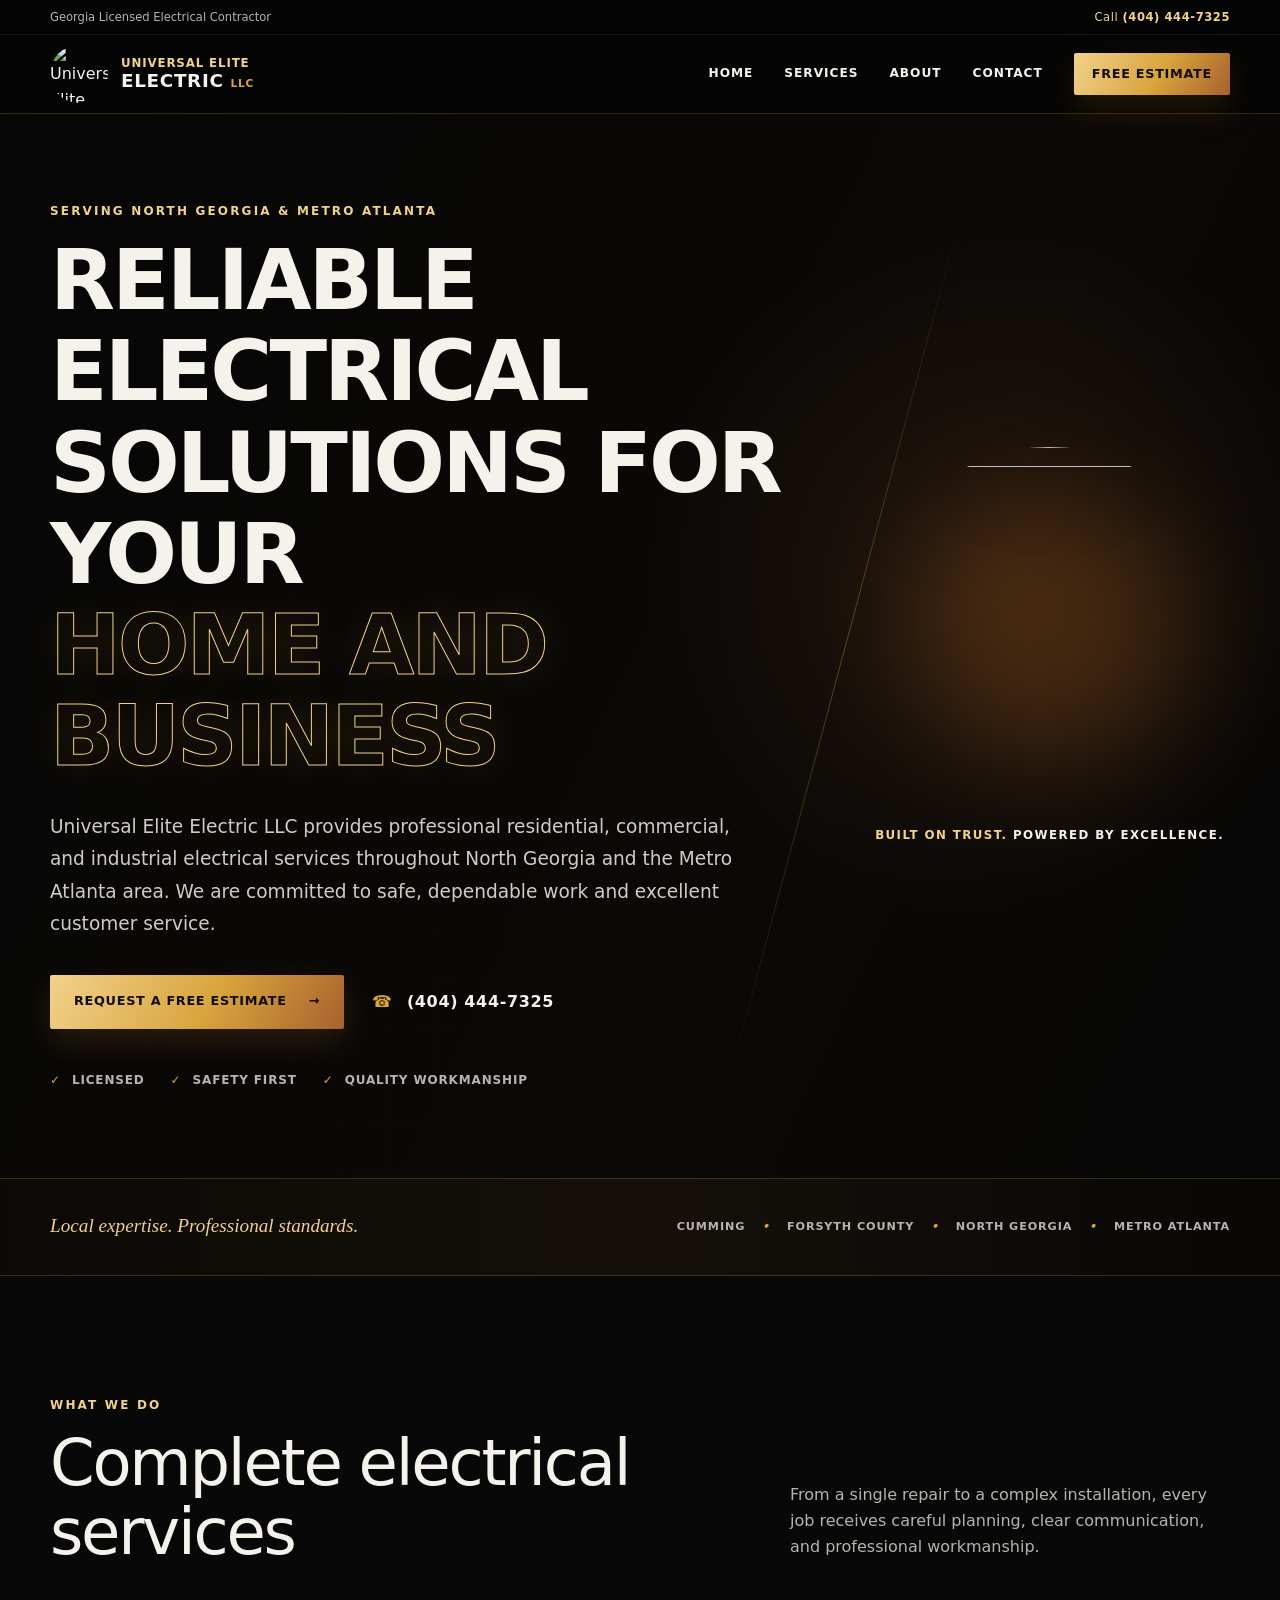
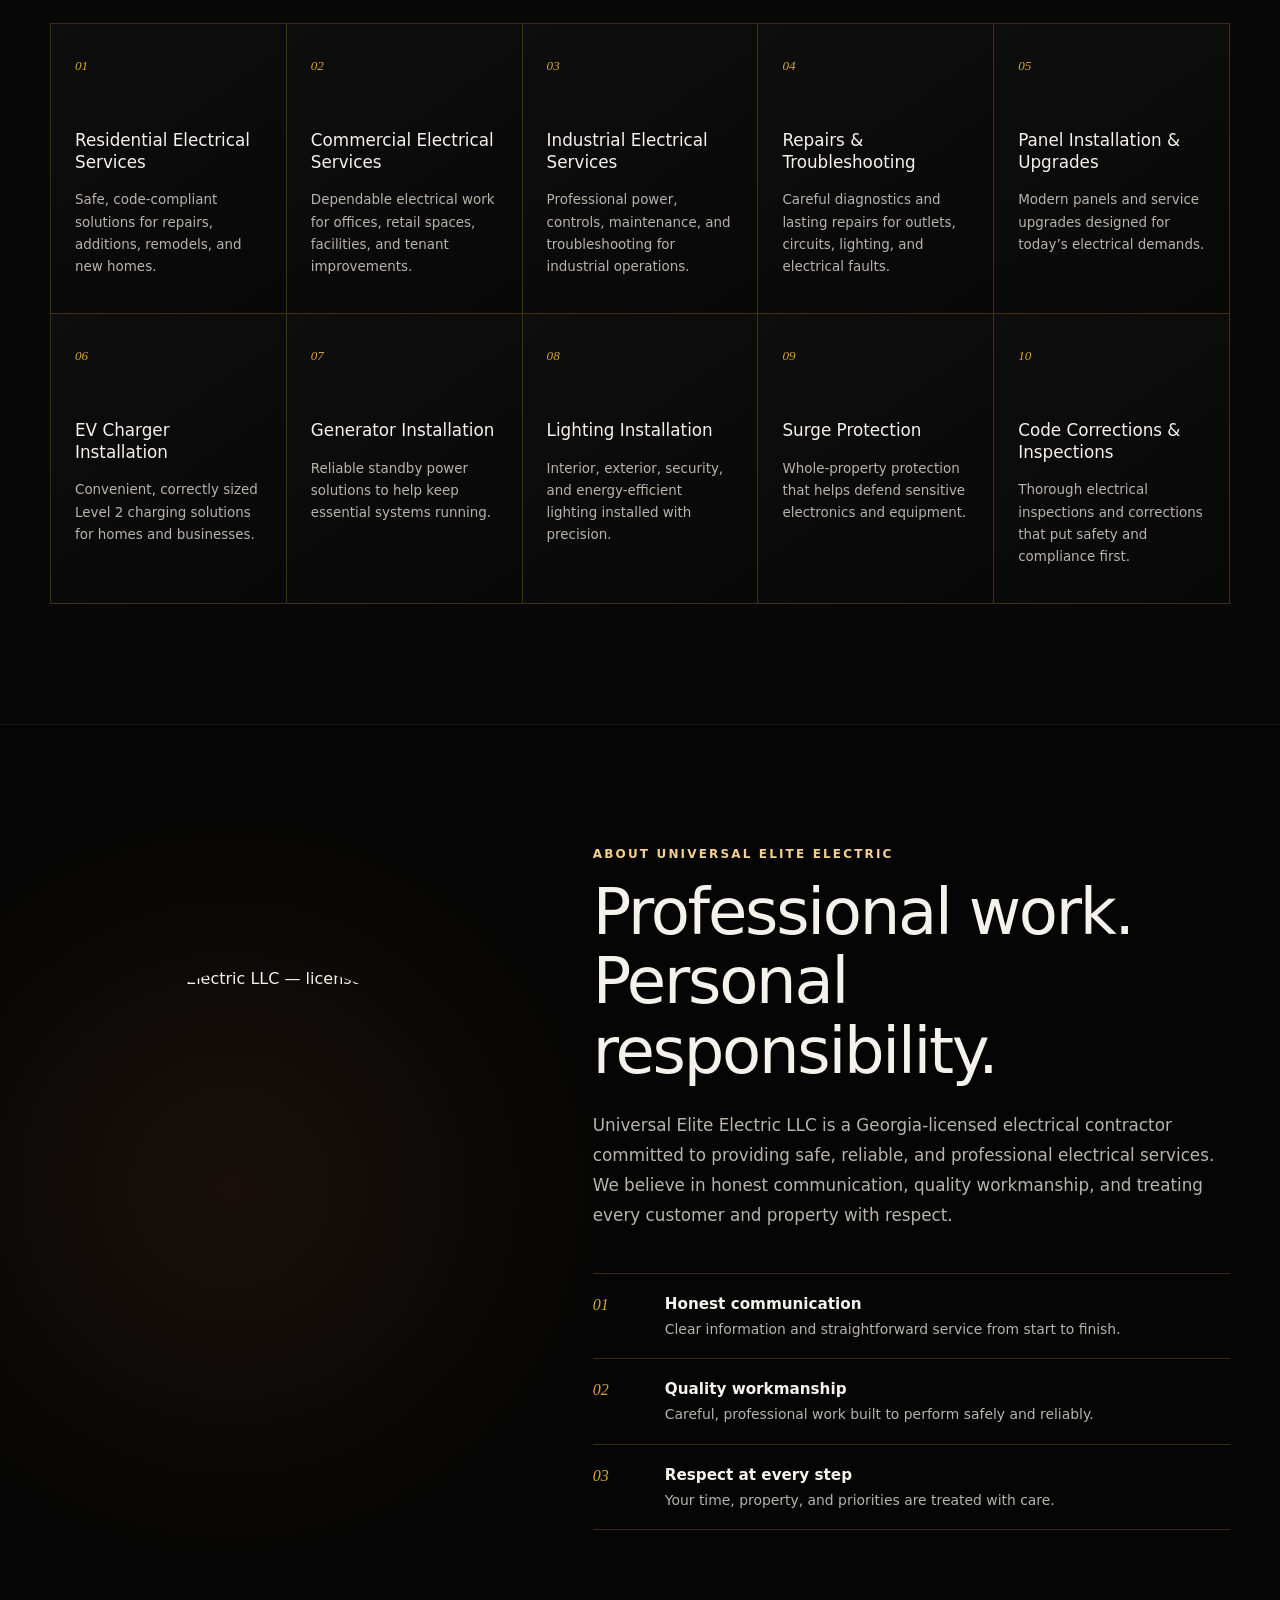
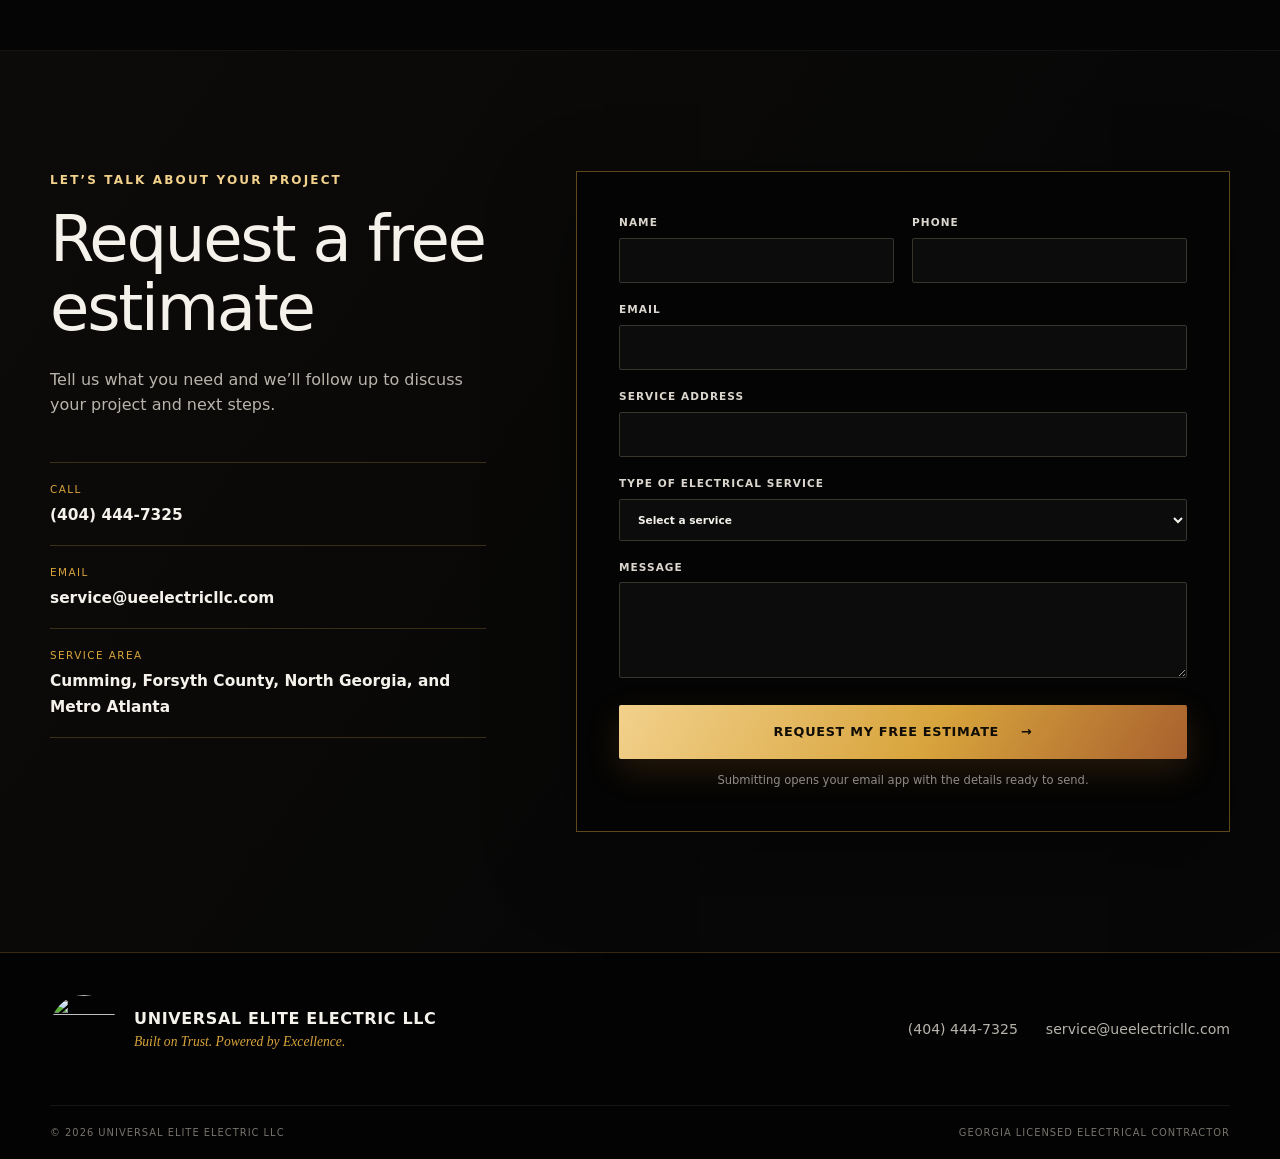
==== commit 1682451a: "Update business phone number" ====
--- a/index.html
+++ b/index.html
@@ -1,10 +1,10 @@
 <!DOCTYPE html><html lang="en"><head><meta charSet="utf-8"/><meta name="viewport" content="width=device-width, initial-scale=1"/><link rel="preload" as="image" href="./logo.png"/><style>@layer theme{:root,:host{--font-sans:ui-sans-serif, system-ui, sans-serif, "Apple Color Emoji", "Segoe UI Emoji", "Segoe UI Symbol", "Noto Color Emoji";--font-mono:ui-monospace, SFMono-Regular, Menlo, Monaco, Consolas, "Liberation Mono", "Courier New", monospace;--spacing:.25rem;--default-font-family:var(--font-sans);--default-mono-font-family:var(--font-mono)}}@layer base{*,:after,:before,::backdrop{box-sizing:border-box;border:0 solid;margin:0;padding:0}::file-selector-button{box-sizing:border-box;border:0 solid;margin:0;padding:0}html,:host{-webkit-text-size-adjust:100%;tab-size:4;line-height:1.5;font-family:var(--default-font-family,ui-sans-serif, system-ui, sans-serif, "Apple Color Emoji", "Segoe UI Emoji", "Segoe UI Symbol", "Noto Color Emoji");font-feature-settings:var(--default-font-feature-settings,normal);font-variation-settings:var(--default-font-variation-settings,normal);-webkit-tap-highlight-color:transparent}hr{height:0;color:inherit;border-top-width:1px}abbr:where([title]){-webkit-text-decoration:underline dotted;text-decoration:underline dotted}h1,h2,h3,h4,h5,h6{font-size:inherit;font-weight:inherit}a{color:inherit;-webkit-text-decoration:inherit;-webkit-text-decoration:inherit;-webkit-text-decoration:inherit;-webkit-text-decoration:inherit;text-decoration:inherit}b,strong{font-weight:bolder}code,kbd,samp,pre{font-family:var(--default-mono-font-family,ui-monospace, SFMono-Regular, Menlo, Monaco, Consolas, "Liberation Mono", "Courier New", monospace);font-feature-settings:var(--default-mono-font-feature-settings,normal);font-variation-settings:var(--default-mono-font-variation-settings,normal);font-size:1em}small{font-size:80%}sub,sup{vertical-align:baseline;font-size:75%;line-height:0;position:relative}sub{bottom:-.25em}sup{top:-.5em}table{text-indent:0;border-color:inherit;border-collapse:collapse}:-moz-focusring{outline:auto}progress{vertical-align:baseline}summary{display:list-item}ol,ul,menu{list-style:none}img,svg,video,canvas,audio,iframe,embed,object{vertical-align:middle;display:block}img,video{max-width:100%;height:auto}button,input,select,optgroup,textarea{font:inherit;font-feature-settings:inherit;font-variation-settings:inherit;letter-spacing:inherit;color:inherit;opacity:1;background-color:#0000;border-radius:0}::file-selector-button{font:inherit;font-feature-settings:inherit;font-variation-settings:inherit;letter-spacing:inherit;color:inherit;opacity:1;background-color:#0000;border-radius:0}:where(select:is([multiple],[size])) optgroup{font-weight:bolder}:where(select:is([multiple],[size])) optgroup option{padding-inline-start:20px}::file-selector-button{margin-inline-end:4px}::placeholder{opacity:1}@supports (not ((-webkit-appearance:-apple-pay-button))) or (contain-intrinsic-size:1px){::placeholder{color:currentColor}@supports (color:color-mix(in lab, red, red)){::placeholder{color:color-mix(in oklab, currentcolor 50%, transparent)}}}textarea{resize:vertical}::-webkit-search-decoration{-webkit-appearance:none}::-webkit-date-and-time-value{min-height:1lh;text-align:inherit}::-webkit-datetime-edit{display:inline-flex}::-webkit-datetime-edit-fields-wrapper{padding:0}::-webkit-datetime-edit{padding-block:0}::-webkit-datetime-edit-year-field{padding-block:0}::-webkit-datetime-edit-month-field{padding-block:0}::-webkit-datetime-edit-day-field{padding-block:0}::-webkit-datetime-edit-hour-field{padding-block:0}::-webkit-datetime-edit-minute-field{padding-block:0}::-webkit-datetime-edit-second-field{padding-block:0}::-webkit-datetime-edit-millisecond-field{padding-block:0}::-webkit-datetime-edit-meridiem-field{padding-block:0}::-webkit-calendar-picker-indicator{line-height:1}:-moz-ui-invalid{box-shadow:none}button,input:where([type=button],[type=reset],[type=submit]){appearance:button}::file-selector-button{appearance:button}::-webkit-inner-spin-button{height:auto}::-webkit-outer-spin-button{height:auto}[hidden]:where(:not([hidden=until-found])){display:none!important}}@layer components;@layer utilities{.sr-only{clip-path:inset(50%);white-space:nowrap;border-width:0;width:1px;height:1px;margin:-1px;padding:0;position:absolute;overflow:hidden}.relative{position:relative}.start{inset-inline-start:var(--spacing)}.contents{display:contents}.table{display:table}}:root{--black:#050505;--panel:#0c0c0c;--panel-2:#12100d;--gold:#d8a43c;--gold-light:#f2d18c;--copper:#a8612e;--white:#f5f2ec;--muted:#b8b4ac;--line:#d8a43c3d}*{box-sizing:border-box}html{scroll-behavior:smooth;scroll-padding-top:96px}body{background:var(--black);color:var(--white);margin:0;font-family:Inter,ui-sans-serif,system-ui,-apple-system,BlinkMacSystemFont,Segoe UI,sans-serif;line-height:1.6}a{color:inherit;text-decoration:none}button,input,select,textarea{font:inherit}button,a{-webkit-tap-highlight-color:transparent}img{max-width:100%;display:block}.shell{width:min(1180px,100% - 40px);margin-inline:auto}.skip-link{z-index:100;background:var(--gold);color:#080706;padding:10px 16px;font-weight:800;position:fixed;top:-80px;left:16px}.skip-link:focus{top:16px}.sr-only{clip:rect(0,0,0,0);white-space:nowrap;border:0;width:1px;height:1px;margin:-1px;padding:0;position:absolute;overflow:hidden}.eyebrow{color:var(--gold-light);text-transform:uppercase;letter-spacing:.18em;margin:0 0 14px;font-size:.75rem;font-weight:800}h1,h2,h3,p{margin-top:0}h1,h2{letter-spacing:-.035em;line-height:1.08}h2{margin-bottom:24px;font-size:clamp(2.25rem,5vw,4.35rem)}.button{background:linear-gradient(120deg,var(--gold-light),var(--gold) 55%,var(--copper));color:#100c06;letter-spacing:.055em;text-transform:uppercase;cursor:pointer;border:0;border-radius:2px;justify-content:center;align-items:center;gap:22px;min-height:54px;padding:14px 24px;font-size:.8rem;font-weight:900;transition:transform .2s,filter .2s;display:inline-flex;box-shadow:0 12px 34px #c47e282e}.button:hover{filter:brightness(1.08);transform:translateY(-2px)}.button:focus-visible,a:focus-visible,button:focus-visible,input:focus-visible,select:focus-visible,textarea:focus-visible{outline:3px solid var(--gold-light);outline-offset:3px}.button-small{min-height:42px;padding:10px 18px}.site-header{z-index:50;-webkit-backdrop-filter:blur(16px);backdrop-filter:blur(16px);border-bottom:1px solid var(--line);background:#050505ed;position:sticky;top:0}.utility-bar{color:var(--muted);border-bottom:1px solid #ffffff14;font-size:.72rem}.utility-inner{justify-content:space-between;align-items:center;gap:18px;min-height:34px;display:flex}.utility-inner a{color:var(--gold-light);letter-spacing:.05em}.nav{justify-content:space-between;align-items:center;height:78px;display:flex}.brand{align-items:center;gap:13px;display:flex}.brand img{object-fit:contain;border-radius:50%;width:58px;height:58px}.brand span{letter-spacing:.07em;flex-direction:column;font-size:.76rem;line-height:1.15;display:flex}.brand span strong{color:var(--gold-light);font-size:.74rem}.brand span b{letter-spacing:.035em;font-size:1.15rem}.brand span em{color:var(--gold);font-size:.67rem;font-style:normal}.nav-links{text-transform:uppercase;letter-spacing:.08em;align-items:center;gap:31px;font-size:.76rem;font-weight:700;display:flex}.nav-links>a:not(.button){padding:25px 0;transition:color .2s}.nav-links>a:not(.button):hover{color:var(--gold-light)}.menu-toggle{background:0 0;border:0;padding:12px;display:none}.menu-toggle>span:not(.sr-only){background:var(--gold-light);width:25px;height:2px;margin:5px 0;display:block}.hero{background:radial-gradient(circle at 78% 43%,#a8612e26,#0000 30%),linear-gradient(115deg,#060606 0%,#0b0907 65%,#050505 100%);align-items:center;min-height:690px;display:flex;position:relative;overflow:hidden}.hero:before{content:"";opacity:.26;background-image:linear-gradient(#ffffff06 1px,#0000 1px),linear-gradient(90deg,#ffffff06 1px,#0000 1px);background-size:48px 48px;position:absolute;inset:0;-webkit-mask-image:linear-gradient(90deg,#000,#0000 85%);mask-image:linear-gradient(90deg,#000,#0000 85%)}.hero:after{content:"";background:linear-gradient(transparent,var(--gold),transparent);opacity:.35;width:1px;position:absolute;top:8%;bottom:8%;left:66%;transform:rotate(15deg)}.hero-grid{z-index:1;grid-template-columns:1.35fr .65fr;align-items:center;gap:70px;padding-block:88px;display:grid;position:relative}.hero-copy h1{text-transform:uppercase;max-width:820px;margin:0 0 28px;font-size:clamp(3rem,6.6vw,6.4rem);font-weight:850}.hero-copy h1 span{color:#0000;-webkit-text-stroke:1px var(--gold-light);text-shadow:0 0 40px #d8a43c1f;display:block}.lead{color:#d0ccc5;max-width:720px;font-size:clamp(1rem,1.8vw,1.16rem);line-height:1.75}.hero-actions{flex-wrap:wrap;align-items:center;gap:28px;margin-top:34px;display:flex}.text-link{letter-spacing:.04em;font-weight:800}.text-link span{color:var(--gold);margin-right:8px}.trust-row{color:var(--muted);text-transform:uppercase;letter-spacing:.07em;flex-wrap:wrap;gap:26px;margin-top:42px;font-size:.75rem;font-weight:700;display:flex}.trust-row b{color:var(--gold);margin-right:6px}.hero-mark{text-align:center}.logo-halo{position:relative}.logo-halo:before{content:"";filter:blur(55px);opacity:.22;background:#d47726;border-radius:50%;position:absolute;inset:12%}.logo-halo img{filter:drop-shadow(0 24px 34px #000000b3);width:min(100%,410px);margin:auto;position:relative}.hero-mark p{text-transform:uppercase;letter-spacing:.12em;color:var(--gold-light);margin:18px 0 0;font-size:.74rem;font-weight:800}.hero-mark p span{color:var(--white)}.statement{border-block:1px solid var(--line);background:linear-gradient(90deg,#0c0906,#15100b,#080706)}.statement-inner{justify-content:space-between;align-items:center;gap:30px;min-height:96px;display:flex}.statement p{color:var(--gold-light);margin:0;font-family:Georgia,serif;font-size:1.2rem;font-style:italic}.statement span{color:var(--muted);text-transform:uppercase;letter-spacing:.08em;font-size:.7rem;font-weight:700}.statement i{color:var(--gold);margin:0 12px}.section{padding:120px 0}.services-section{background:#080808}.section-heading{grid-template-columns:1.2fr .8fr;align-items:end;gap:80px;margin-bottom:56px;display:grid}.section-heading h2{margin:0}.section-heading>p{color:var(--muted);max-width:520px;margin-bottom:8px}.services-grid{border-top:1px solid var(--line);border-left:1px solid var(--line);grid-template-columns:repeat(5,1fr);display:grid}.service-card{border-right:1px solid var(--line);border-bottom:1px solid var(--line);background:linear-gradient(145deg,#ffffff06,#0000);min-height:290px;padding:28px 24px;transition:background .25s,transform .25s}.service-card:hover{background:linear-gradient(145deg,#d8a43c21,#a8612e06);transform:translateY(-3px)}.service-number{color:var(--gold);font-family:Georgia,serif;font-size:.82rem;font-style:italic}.service-card h3{margin:52px 0 16px;font-size:1.05rem;line-height:1.3}.service-card p{color:var(--muted);margin:0;font-size:.84rem;line-height:1.65}.about-section{background:radial-gradient(circle at 18%,#a8612e1f,#0000 34%),#050505;border-block:1px solid #ffffff0f}.about-grid{grid-template-columns:.82fr 1.18fr;align-items:center;gap:100px;display:grid}.about-emblem{border:1px solid var(--line);background:linear-gradient(145deg,#13100d,#080706);padding:40px;position:relative}.about-emblem:before,.about-emblem:after{content:"";border-color:var(--gold);width:45px;height:45px;position:absolute}.about-emblem:before{border-top:2px solid var(--gold);border-left:2px solid var(--gold);top:-1px;left:-1px}.about-emblem:after{border-right:2px solid var(--gold);border-bottom:2px solid var(--gold);bottom:-1px;right:-1px}.about-copy>p:not(.eyebrow){color:var(--muted);max-width:700px;font-size:1.05rem;line-height:1.8}.values{border-top:1px solid var(--line);margin-top:42px}.values>div{border-bottom:1px solid var(--line);grid-template-columns:54px 1fr;gap:18px;padding:18px 0;display:grid}.values span{color:var(--gold);font-family:Georgia,serif;font-style:italic}.values p{color:var(--muted);margin:0;font-size:.87rem}.values strong{color:var(--white);margin-bottom:2px;font-size:.95rem;display:block}.contact-section{background:linear-gradient(125deg,#0d0b09,#070707 70%)}.contact-grid{grid-template-columns:.8fr 1.2fr;gap:90px;display:grid}.contact-copy>p:not(.eyebrow){color:var(--muted);max-width:430px}.contact-list{border-top:1px solid var(--line);margin-top:44px}.contact-list>a,.contact-list>div{border-bottom:1px solid var(--line);padding:18px 0;display:block}.contact-list span{color:var(--gold);text-transform:uppercase;letter-spacing:.14em;margin-bottom:4px;font-size:.65rem;display:block}.contact-list strong{font-size:.96rem;font-weight:650}.estimate-form{background:#040404b8;border:1px solid #d8a43c6b;padding:42px;box-shadow:0 30px 80px #00000059}.estimate-form label{color:#dbd6ce;text-transform:uppercase;letter-spacing:.1em;margin-bottom:18px;font-size:.66rem;font-weight:750;display:block}.estimate-form input,.estimate-form select,.estimate-form textarea{width:100%;color:var(--white);text-transform:none;letter-spacing:normal;background:#0c0c0c;border:1px solid #39342d;border-radius:2px;margin-top:7px;padding:13px 14px}.estimate-form select{appearance:auto}.estimate-form textarea{resize:vertical}.form-row{grid-template-columns:1fr 1fr;gap:18px;display:grid}.submit-button{width:100%;margin-top:4px}.form-note,.form-status{text-align:center;color:#8f8b84;margin:12px 0 0;font-size:.72rem}.form-status{color:var(--gold-light)}footer{border-top:1px solid var(--line);background:#030303}.footer-main{justify-content:space-between;align-items:center;gap:30px;padding-block:42px;display:flex}.footer-brand{align-items:center;gap:16px;display:flex}.footer-brand img{width:68px}.footer-brand strong,.footer-brand span{display:block}.footer-brand strong{text-transform:uppercase;letter-spacing:.04em}.footer-brand span{color:var(--gold);font-family:Georgia,serif;font-size:.85rem;font-style:italic}.footer-contact{color:var(--muted);gap:28px;font-size:.88rem;display:flex}.footer-contact a:hover{color:var(--gold-light)}.footer-bottom{color:#77736d;text-transform:uppercase;letter-spacing:.1em;border-top:1px solid #ffffff12;justify-content:space-between;align-items:center;gap:20px;min-height:54px;font-size:.62rem;display:flex}.mobile-call{display:none}@media (max-width:1000px){.hero-grid{grid-template-columns:1fr .55fr;gap:25px}.services-grid{grid-template-columns:repeat(2,1fr)}.about-grid,.contact-grid{gap:50px}.nav-links{gap:18px}}@media (max-width:760px){html{scroll-padding-top:78px}.shell{width:min(100% - 30px,1180px)}.utility-inner>span{display:none}.utility-inner{justify-content:center}.nav{height:68px}.brand img{width:48px;height:48px}.brand span b{font-size:.95rem}.brand span strong{font-size:.61rem}.menu-toggle{display:block}.nav-links{border-bottom:1px solid var(--line);background:#080808;flex-direction:column;align-items:stretch;gap:0;padding:14px 20px 24px;display:none;position:absolute;top:102px;left:0;right:0;box-shadow:0 24px 40px #0000008c}.nav-links.open{display:flex}.nav-links>a:not(.button){border-bottom:1px solid #ffffff12;padding:14px 8px}.nav-links .button{margin-top:14px}.hero{min-height:auto}.hero-grid{grid-template-columns:1fr;padding-block:70px 52px}.hero-copy h1{font-size:clamp(2.8rem,13vw,4.6rem)}.hero-mark{grid-row:1}.logo-halo img{width:230px}.hero-mark p{display:none}.hero-actions{flex-direction:column;align-items:stretch;gap:20px}.hero-actions .button{width:100%}.hero-actions .text-link{text-align:center}.trust-row{gap:12px 20px}.statement-inner,.section-heading,.about-grid,.contact-grid{grid-template-columns:1fr;display:grid}.statement-inner{gap:8px;padding-block:22px}.statement i{margin:0 5px}.section{padding:82px 0}.section-heading{gap:8px;margin-bottom:36px}.services-grid{grid-template-columns:1fr}.service-card{min-height:auto}.service-card h3{margin-top:30px}.about-grid{gap:48px}.about-emblem{max-width:420px;margin:auto;padding:25px}.contact-grid{gap:52px}.estimate-form{padding:24px 20px}.form-row{grid-template-columns:1fr;gap:0}.footer-main{flex-direction:column;align-items:flex-start}.footer-contact{flex-direction:column;gap:8px}.footer-bottom{flex-direction:column;justify-content:center;align-items:flex-start;padding-block:16px}body{padding-bottom:56px}.mobile-call{z-index:60;background:linear-gradient(110deg,var(--gold-light),var(--gold),var(--copper));color:#0b0804;text-transform:uppercase;letter-spacing:.08em;justify-content:center;align-items:center;gap:9px;height:56px;font-weight:900;display:flex;position:fixed;bottom:0;left:0;right:0;box-shadow:0 -6px 28px #00000080}}@media (prefers-reduced-motion:reduce){html{scroll-behavior:auto}*,:before,:after{transition:none!important}}
-</style><title>Universal Elite Electric LLC | Electrical Contractor in North Georgia</title><meta name="description" content="Georgia-licensed electrical contractor serving Cumming, Forsyth County, North Georgia, and Metro Atlanta. Residential, commercial, and industrial electrical services."/><meta name="robots" content="index,follow,max-image-preview:large,max-snippet:-1,max-video-preview:-1"/><meta name="googlebot" content="index,follow,max-image-preview:large,max-snippet:-1,max-video-preview:-1"/><link rel="canonical" href="https://ueelectricllc.com/"/><link rel="alternate" hreflang="en-US" href="https://ueelectricllc.com/"/><meta name="theme-color" content="#050505"/><meta property="og:site_name" content="Universal Elite Electric LLC"/><meta property="og:title" content="Universal Elite Electric LLC | Electrical Contractor in North Georgia"/><meta property="og:description" content="Georgia-licensed residential, commercial, and industrial electrical contractor serving Cumming, Forsyth County, North Georgia, and Metro Atlanta."/><meta property="og:type" content="website"/><meta property="og:locale" content="en_US"/><meta property="og:url" content="https://ueelectricllc.com/"/><meta property="og:image" content="https://ueelectricllc.com/logo.png"/><meta property="og:image:alt" content="Universal Elite Electric LLC logo"/><meta name="twitter:card" content="summary"/><meta name="twitter:title" content="Universal Elite Electric LLC | Electrical Contractor in North Georgia"/><meta name="twitter:description" content="Georgia-licensed residential, commercial, and industrial electrical contractor serving North Georgia and Metro Atlanta."/><meta name="twitter:image" content="https://ueelectricllc.com/logo.png"/><meta name="twitter:image:alt" content="Universal Elite Electric LLC logo"/><link rel="shortcut icon" href="/logo.png"/><link rel="icon" href="/logo.png"/><script type="application/ld+json">{"@context":"https://schema.org","@type":"Electrician","@id":"https://ueelectricllc.com/#business","name":"Universal Elite Electric LLC","url":"https://ueelectricllc.com/","logo":"https://ueelectricllc.com/logo.png","image":"https://ueelectricllc.com/logo.png","description":"Georgia-licensed electrical contractor providing residential, commercial, and industrial electrical services in North Georgia and Metro Atlanta.","email":"service@ueelectricllc.com","telephone":"+1-678-353-9599","slogan":"Built on Trust. Powered by Excellence.","areaServed":[{"@type":"City","name":"Cumming","containedInPlace":{"@type":"State","name":"Georgia"}},{"@type":"AdministrativeArea","name":"Forsyth County, Georgia"},{"@type":"AdministrativeArea","name":"North Georgia"},{"@type":"AdministrativeArea","name":"Metro Atlanta"}],"knowsAbout":["Residential electrical services","Commercial electrical services","Industrial electrical services","Electrical repairs and troubleshooting","Electrical panel installation and upgrades","EV charger installation","Generator installation","Lighting installation","Surge protection","Electrical code corrections and inspections"]}</script><style>
+</style><title>Universal Elite Electric LLC | Electrical Contractor in North Georgia</title><meta name="description" content="Georgia-licensed electrical contractor serving Cumming, Forsyth County, North Georgia, and Metro Atlanta. Residential, commercial, and industrial electrical services."/><meta name="robots" content="index,follow,max-image-preview:large,max-snippet:-1,max-video-preview:-1"/><meta name="googlebot" content="index,follow,max-image-preview:large,max-snippet:-1,max-video-preview:-1"/><link rel="canonical" href="https://ueelectricllc.com/"/><link rel="alternate" hreflang="en-US" href="https://ueelectricllc.com/"/><meta name="theme-color" content="#050505"/><meta property="og:site_name" content="Universal Elite Electric LLC"/><meta property="og:title" content="Universal Elite Electric LLC | Electrical Contractor in North Georgia"/><meta property="og:description" content="Georgia-licensed residential, commercial, and industrial electrical contractor serving Cumming, Forsyth County, North Georgia, and Metro Atlanta."/><meta property="og:type" content="website"/><meta property="og:locale" content="en_US"/><meta property="og:url" content="https://ueelectricllc.com/"/><meta property="og:image" content="https://ueelectricllc.com/logo.png"/><meta property="og:image:alt" content="Universal Elite Electric LLC logo"/><meta name="twitter:card" content="summary"/><meta name="twitter:title" content="Universal Elite Electric LLC | Electrical Contractor in North Georgia"/><meta name="twitter:description" content="Georgia-licensed residential, commercial, and industrial electrical contractor serving North Georgia and Metro Atlanta."/><meta name="twitter:image" content="https://ueelectricllc.com/logo.png"/><meta name="twitter:image:alt" content="Universal Elite Electric LLC logo"/><link rel="shortcut icon" href="/logo.png"/><link rel="icon" href="/logo.png"/><script type="application/ld+json">{"@context":"https://schema.org","@type":"Electrician","@id":"https://ueelectricllc.com/#business","name":"Universal Elite Electric LLC","url":"https://ueelectricllc.com/","logo":"https://ueelectricllc.com/logo.png","image":"https://ueelectricllc.com/logo.png","description":"Georgia-licensed electrical contractor providing residential, commercial, and industrial electrical services in North Georgia and Metro Atlanta.","email":"service@ueelectricllc.com","telephone":"+1-404-444-7325","slogan":"Built on Trust. Powered by Excellence.","areaServed":[{"@type":"City","name":"Cumming","containedInPlace":{"@type":"State","name":"Georgia"}},{"@type":"AdministrativeArea","name":"Forsyth County, Georgia"},{"@type":"AdministrativeArea","name":"North Georgia"},{"@type":"AdministrativeArea","name":"Metro Atlanta"}],"knowsAbout":["Residential electrical services","Commercial electrical services","Industrial electrical services","Electrical repairs and troubleshooting","Electrical panel installation and upgrades","EV charger installation","Generator installation","Lighting installation","Surge protection","Electrical code corrections and inspections"]}</script><style>
 .brand img,.logo-halo img,.about-emblem img,.footer-brand img{aspect-ratio:1!important;object-fit:cover!important;border-radius:50%!important}
 .about-emblem{width:min(100%,470px)!important;margin-inline:auto!important;padding:0!important;border:0!important;background:none!important}
 .about-emblem:before,.about-emblem:after{display:none!important}
 @media(max-width:760px){.about-emblem{max-width:360px!important}}
-</style></head><body><main><a class="skip-link" href="#content">Skip to content</a><header class="site-header"><div class="utility-bar"><div class="shell utility-inner"><span>Georgia Licensed Electrical Contractor</span><a href="tel:6783539599" aria-label="Call Universal Elite Electric at 678-353-9599">Call <strong>678-353-9599</strong></a></div></div><nav class="shell nav" aria-label="Main navigation"><a class="brand" href="#home" aria-label="Universal Elite Electric home"><img src="./logo.png" alt="Universal Elite Electric LLC logo"/><span><strong>UNIVERSAL ELITE</strong><b>ELECTRIC <em>LLC</em></b></span></a><button class="menu-toggle" aria-expanded="false" aria-controls="main-menu"><span></span><span></span><span></span><span class="sr-only">Menu</span></button><div id="main-menu" class="nav-links "><a href="#home">Home</a><a href="#services">Services</a><a href="#about">About</a><a href="#contact">Contact</a><a class="button button-small" href="#estimate">Free Estimate</a></div></nav></header><div id="content"><section id="home" class="hero"><div class="hero-glow" aria-hidden="true"></div><div class="shell hero-grid"><div class="hero-copy"><p class="eyebrow">Serving North Georgia &amp; Metro Atlanta</p><h1>Reliable Electrical Solutions for Your <span>Home and Business</span></h1><p class="lead">Universal Elite Electric LLC provides professional residential, commercial, and industrial electrical services throughout North Georgia and the Metro Atlanta area. We are committed to safe, dependable work and excellent customer service.</p><div class="hero-actions"><a class="button" href="#estimate">Request a Free Estimate <span aria-hidden="true">→</span></a><a class="text-link" href="tel:6783539599"><span aria-hidden="true">☎</span> 678-353-9599</a></div><div class="trust-row" aria-label="Our service commitments"><span><b>✓</b> Licensed</span><span><b>✓</b> Safety first</span><span><b>✓</b> Quality workmanship</span></div></div><div class="hero-mark"><div class="logo-halo"><img src="./logo.png" alt=""/></div><p>Built on Trust. <span>Powered by Excellence.</span></p></div></div></section><section class="statement" aria-label="Service area"><div class="shell statement-inner"><p>Local expertise. Professional standards.</p><span>Cumming <i>•</i> Forsyth County <i>•</i> North Georgia <i>•</i> Metro Atlanta</span></div></section><section id="services" class="section services-section"><div class="shell"><div class="section-heading"><div><p class="eyebrow">What we do</p><h2>Complete electrical services</h2></div><p>From a single repair to a complex installation, every job receives careful planning, clear communication, and professional workmanship.</p></div><div class="services-grid"><article class="service-card"><span class="service-number">01</span><h3>Residential Electrical Services</h3><p>Safe, code-compliant solutions for repairs, additions, remodels, and new homes.</p></article><article class="service-card"><span class="service-number">02</span><h3>Commercial Electrical Services</h3><p>Dependable electrical work for offices, retail spaces, facilities, and tenant improvements.</p></article><article class="service-card"><span class="service-number">03</span><h3>Industrial Electrical Services</h3><p>Professional power, controls, maintenance, and troubleshooting for industrial operations.</p></article><article class="service-card"><span class="service-number">04</span><h3>Repairs &amp; Troubleshooting</h3><p>Careful diagnostics and lasting repairs for outlets, circuits, lighting, and electrical faults.</p></article><article class="service-card"><span class="service-number">05</span><h3>Panel Installation &amp; Upgrades</h3><p>Modern panels and service upgrades designed for today’s electrical demands.</p></article><article class="service-card"><span class="service-number">06</span><h3>EV Charger Installation</h3><p>Convenient, correctly sized Level 2 charging solutions for homes and businesses.</p></article><article class="service-card"><span class="service-number">07</span><h3>Generator Installation</h3><p>Reliable standby power solutions to help keep essential systems running.</p></article><article class="service-card"><span class="service-number">08</span><h3>Lighting Installation</h3><p>Interior, exterior, security, and energy-efficient lighting installed with precision.</p></article><article class="service-card"><span class="service-number">09</span><h3>Surge Protection</h3><p>Whole-property protection that helps defend sensitive electronics and equipment.</p></article><article class="service-card"><span class="service-number">10</span><h3>Code Corrections &amp; Inspections</h3><p>Thorough electrical inspections and corrections that put safety and compliance first.</p></article></div></div></section><section id="about" class="section about-section"><div class="shell about-grid"><div class="about-emblem"><img src="./logo.png" alt="Universal Elite Electric LLC — licensed and insured"/></div><div class="about-copy"><p class="eyebrow">About Universal Elite Electric</p><h2>Professional work. Personal responsibility.</h2><p>Universal Elite Electric LLC is a Georgia-licensed electrical contractor committed to providing safe, reliable, and professional electrical services. We believe in honest communication, quality workmanship, and treating every customer and property with respect.</p><div class="values"><div><span>01</span><p><strong>Honest communication</strong>Clear information and straightforward service from start to finish.</p></div><div><span>02</span><p><strong>Quality workmanship</strong>Careful, professional work built to perform safely and reliably.</p></div><div><span>03</span><p><strong>Respect at every step</strong>Your time, property, and priorities are treated with care.</p></div></div></div></div></section><section id="contact" class="section contact-section"><div class="shell contact-grid"><div class="contact-copy"><p class="eyebrow">Let’s talk about your project</p><h2>Request a free estimate</h2><p>Tell us what you need and we’ll follow up to discuss your project and next steps.</p><div class="contact-list"><a href="tel:6783539599"><span>Call</span><strong>678-353-9599</strong></a><a href="mailto:service@ueelectricllc.com"><span>Email</span><strong>service@ueelectricllc.com</strong></a><div><span>Service area</span><strong>Cumming, Forsyth County, North Georgia, and Metro Atlanta</strong></div></div></div><form id="estimate" class="estimate-form"><div class="form-row"><label>Name<input type="text" autoComplete="name" required="" name="name"/></label><label>Phone<input type="tel" autoComplete="tel" required="" name="phone"/></label></div><label>Email<input type="email" autoComplete="email" required="" name="email"/></label><label>Service address<input type="text" autoComplete="street-address" required="" name="address"/></label><label>Type of electrical service<select name="service" required=""><option value="" disabled="" selected="">Select a service</option><option>Residential Electrical Services</option><option>Commercial Electrical Services</option><option>Industrial Electrical Services</option><option>Repairs &amp; Troubleshooting</option><option>Panel Installation &amp; Upgrades</option><option>EV Charger Installation</option><option>Generator Installation</option><option>Lighting Installation</option><option>Surge Protection</option><option>Code Corrections &amp; Inspections</option><option>Other electrical service</option></select></label><label>Message<textarea name="message" rows="4" required=""></textarea></label><button class="button submit-button" type="submit">Request My Free Estimate <span aria-hidden="true">→</span></button><p class="form-note">Submitting opens your email app with the details ready to send.</p></form></div></section></div><footer><div class="shell footer-main"><div class="footer-brand"><img src="./logo.png" alt=""/><div><strong>Universal Elite Electric LLC</strong><span>Built on Trust. Powered by Excellence.</span></div></div><div class="footer-contact"><a href="tel:6783539599">678-353-9599</a><a href="mailto:service@ueelectricllc.com">service@ueelectricllc.com</a></div></div><div class="shell footer-bottom"><span>© 2026 Universal Elite Electric LLC</span><span>Georgia Licensed Electrical Contractor</span></div></footer><a class="mobile-call" href="tel:6783539599" aria-label="Call Universal Elite Electric"><span>☎</span> Call Now</a></main><script>
+</style></head><body><main><a class="skip-link" href="#content">Skip to content</a><header class="site-header"><div class="utility-bar"><div class="shell utility-inner"><span>Georgia Licensed Electrical Contractor</span><a href="tel:4044447325" aria-label="Call Universal Elite Electric at (404) 444-7325">Call <strong>(404) 444-7325</strong></a></div></div><nav class="shell nav" aria-label="Main navigation"><a class="brand" href="#home" aria-label="Universal Elite Electric home"><img src="./logo.png" alt="Universal Elite Electric LLC logo"/><span><strong>UNIVERSAL ELITE</strong><b>ELECTRIC <em>LLC</em></b></span></a><button class="menu-toggle" aria-expanded="false" aria-controls="main-menu"><span></span><span></span><span></span><span class="sr-only">Menu</span></button><div id="main-menu" class="nav-links "><a href="#home">Home</a><a href="#services">Services</a><a href="#about">About</a><a href="#contact">Contact</a><a class="button button-small" href="#estimate">Free Estimate</a></div></nav></header><div id="content"><section id="home" class="hero"><div class="hero-glow" aria-hidden="true"></div><div class="shell hero-grid"><div class="hero-copy"><p class="eyebrow">Serving North Georgia &amp; Metro Atlanta</p><h1>Reliable Electrical Solutions for Your <span>Home and Business</span></h1><p class="lead">Universal Elite Electric LLC provides professional residential, commercial, and industrial electrical services throughout North Georgia and the Metro Atlanta area. We are committed to safe, dependable work and excellent customer service.</p><div class="hero-actions"><a class="button" href="#estimate">Request a Free Estimate <span aria-hidden="true">→</span></a><a class="text-link" href="tel:4044447325"><span aria-hidden="true">☎</span> (404) 444-7325</a></div><div class="trust-row" aria-label="Our service commitments"><span><b>✓</b> Licensed</span><span><b>✓</b> Safety first</span><span><b>✓</b> Quality workmanship</span></div></div><div class="hero-mark"><div class="logo-halo"><img src="./logo.png" alt=""/></div><p>Built on Trust. <span>Powered by Excellence.</span></p></div></div></section><section class="statement" aria-label="Service area"><div class="shell statement-inner"><p>Local expertise. Professional standards.</p><span>Cumming <i>•</i> Forsyth County <i>•</i> North Georgia <i>•</i> Metro Atlanta</span></div></section><section id="services" class="section services-section"><div class="shell"><div class="section-heading"><div><p class="eyebrow">What we do</p><h2>Complete electrical services</h2></div><p>From a single repair to a complex installation, every job receives careful planning, clear communication, and professional workmanship.</p></div><div class="services-grid"><article class="service-card"><span class="service-number">01</span><h3>Residential Electrical Services</h3><p>Safe, code-compliant solutions for repairs, additions, remodels, and new homes.</p></article><article class="service-card"><span class="service-number">02</span><h3>Commercial Electrical Services</h3><p>Dependable electrical work for offices, retail spaces, facilities, and tenant improvements.</p></article><article class="service-card"><span class="service-number">03</span><h3>Industrial Electrical Services</h3><p>Professional power, controls, maintenance, and troubleshooting for industrial operations.</p></article><article class="service-card"><span class="service-number">04</span><h3>Repairs &amp; Troubleshooting</h3><p>Careful diagnostics and lasting repairs for outlets, circuits, lighting, and electrical faults.</p></article><article class="service-card"><span class="service-number">05</span><h3>Panel Installation &amp; Upgrades</h3><p>Modern panels and service upgrades designed for today’s electrical demands.</p></article><article class="service-card"><span class="service-number">06</span><h3>EV Charger Installation</h3><p>Convenient, correctly sized Level 2 charging solutions for homes and businesses.</p></article><article class="service-card"><span class="service-number">07</span><h3>Generator Installation</h3><p>Reliable standby power solutions to help keep essential systems running.</p></article><article class="service-card"><span class="service-number">08</span><h3>Lighting Installation</h3><p>Interior, exterior, security, and energy-efficient lighting installed with precision.</p></article><article class="service-card"><span class="service-number">09</span><h3>Surge Protection</h3><p>Whole-property protection that helps defend sensitive electronics and equipment.</p></article><article class="service-card"><span class="service-number">10</span><h3>Code Corrections &amp; Inspections</h3><p>Thorough electrical inspections and corrections that put safety and compliance first.</p></article></div></div></section><section id="about" class="section about-section"><div class="shell about-grid"><div class="about-emblem"><img src="./logo.png" alt="Universal Elite Electric LLC — licensed and insured"/></div><div class="about-copy"><p class="eyebrow">About Universal Elite Electric</p><h2>Professional work. Personal responsibility.</h2><p>Universal Elite Electric LLC is a Georgia-licensed electrical contractor committed to providing safe, reliable, and professional electrical services. We believe in honest communication, quality workmanship, and treating every customer and property with respect.</p><div class="values"><div><span>01</span><p><strong>Honest communication</strong>Clear information and straightforward service from start to finish.</p></div><div><span>02</span><p><strong>Quality workmanship</strong>Careful, professional work built to perform safely and reliably.</p></div><div><span>03</span><p><strong>Respect at every step</strong>Your time, property, and priorities are treated with care.</p></div></div></div></div></section><section id="contact" class="section contact-section"><div class="shell contact-grid"><div class="contact-copy"><p class="eyebrow">Let’s talk about your project</p><h2>Request a free estimate</h2><p>Tell us what you need and we’ll follow up to discuss your project and next steps.</p><div class="contact-list"><a href="tel:4044447325"><span>Call</span><strong>(404) 444-7325</strong></a><a href="mailto:service@ueelectricllc.com"><span>Email</span><strong>service@ueelectricllc.com</strong></a><div><span>Service area</span><strong>Cumming, Forsyth County, North Georgia, and Metro Atlanta</strong></div></div></div><form id="estimate" class="estimate-form"><div class="form-row"><label>Name<input type="text" autoComplete="name" required="" name="name"/></label><label>Phone<input type="tel" autoComplete="tel" required="" name="phone"/></label></div><label>Email<input type="email" autoComplete="email" required="" name="email"/></label><label>Service address<input type="text" autoComplete="street-address" required="" name="address"/></label><label>Type of electrical service<select name="service" required=""><option value="" disabled="" selected="">Select a service</option><option>Residential Electrical Services</option><option>Commercial Electrical Services</option><option>Industrial Electrical Services</option><option>Repairs &amp; Troubleshooting</option><option>Panel Installation &amp; Upgrades</option><option>EV Charger Installation</option><option>Generator Installation</option><option>Lighting Installation</option><option>Surge Protection</option><option>Code Corrections &amp; Inspections</option><option>Other electrical service</option></select></label><label>Message<textarea name="message" rows="4" required=""></textarea></label><button class="button submit-button" type="submit">Request My Free Estimate <span aria-hidden="true">→</span></button><p class="form-note">Submitting opens your email app with the details ready to send.</p></form></div></section></div><footer><div class="shell footer-main"><div class="footer-brand"><img src="./logo.png" alt=""/><div><strong>Universal Elite Electric LLC</strong><span>Built on Trust. Powered by Excellence.</span></div></div><div class="footer-contact"><a href="tel:4044447325">(404) 444-7325</a><a href="mailto:service@ueelectricllc.com">service@ueelectricllc.com</a></div></div><div class="shell footer-bottom"><span>© 2026 Universal Elite Electric LLC</span><span>Georgia Licensed Electrical Contractor</span></div></footer><a class="mobile-call" href="tel:4044447325" aria-label="Call Universal Elite Electric"><span>☎</span> Call Now</a></main><script>
 const menuButton=document.querySelector('.menu-toggle');
 const menu=document.querySelector('#main-menu');
 menuButton?.addEventListener('click',()=>{const open=menu.classList.toggle('open');menuButton.setAttribute('aria-expanded',String(open));});
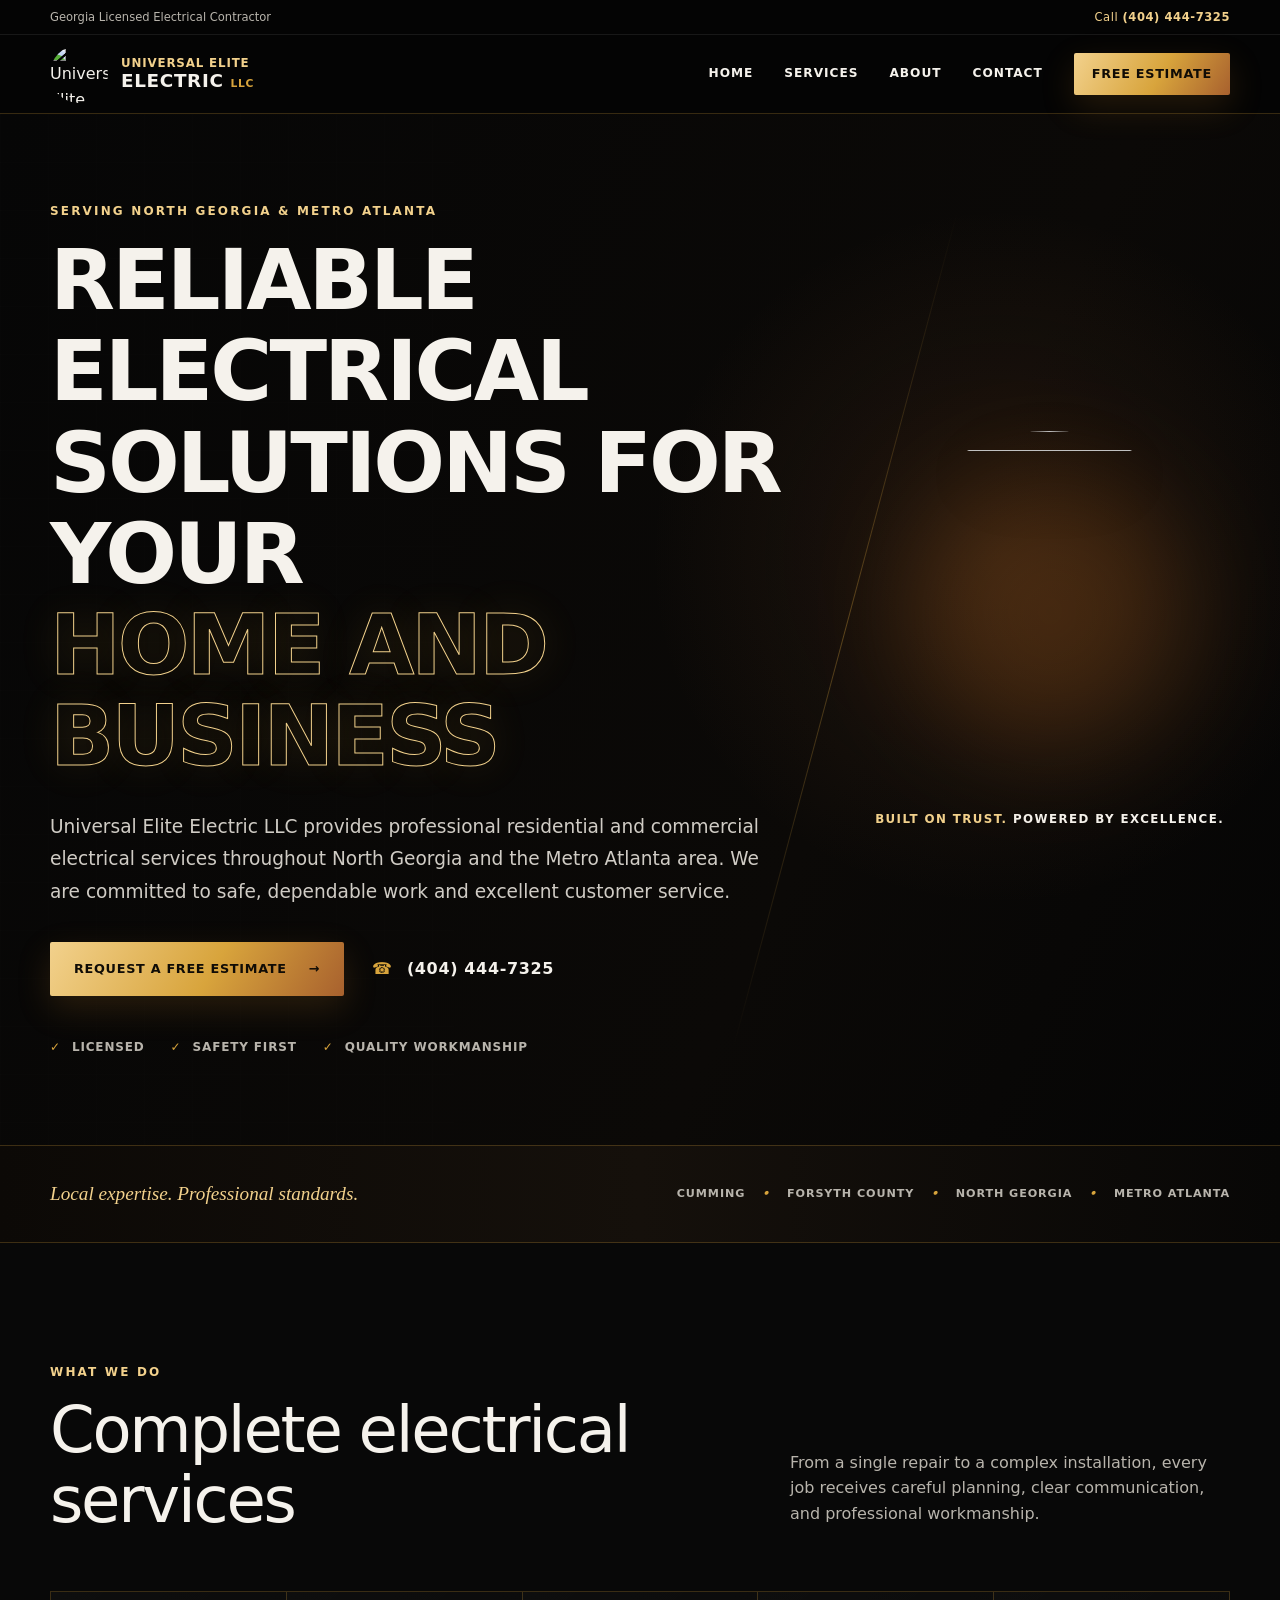
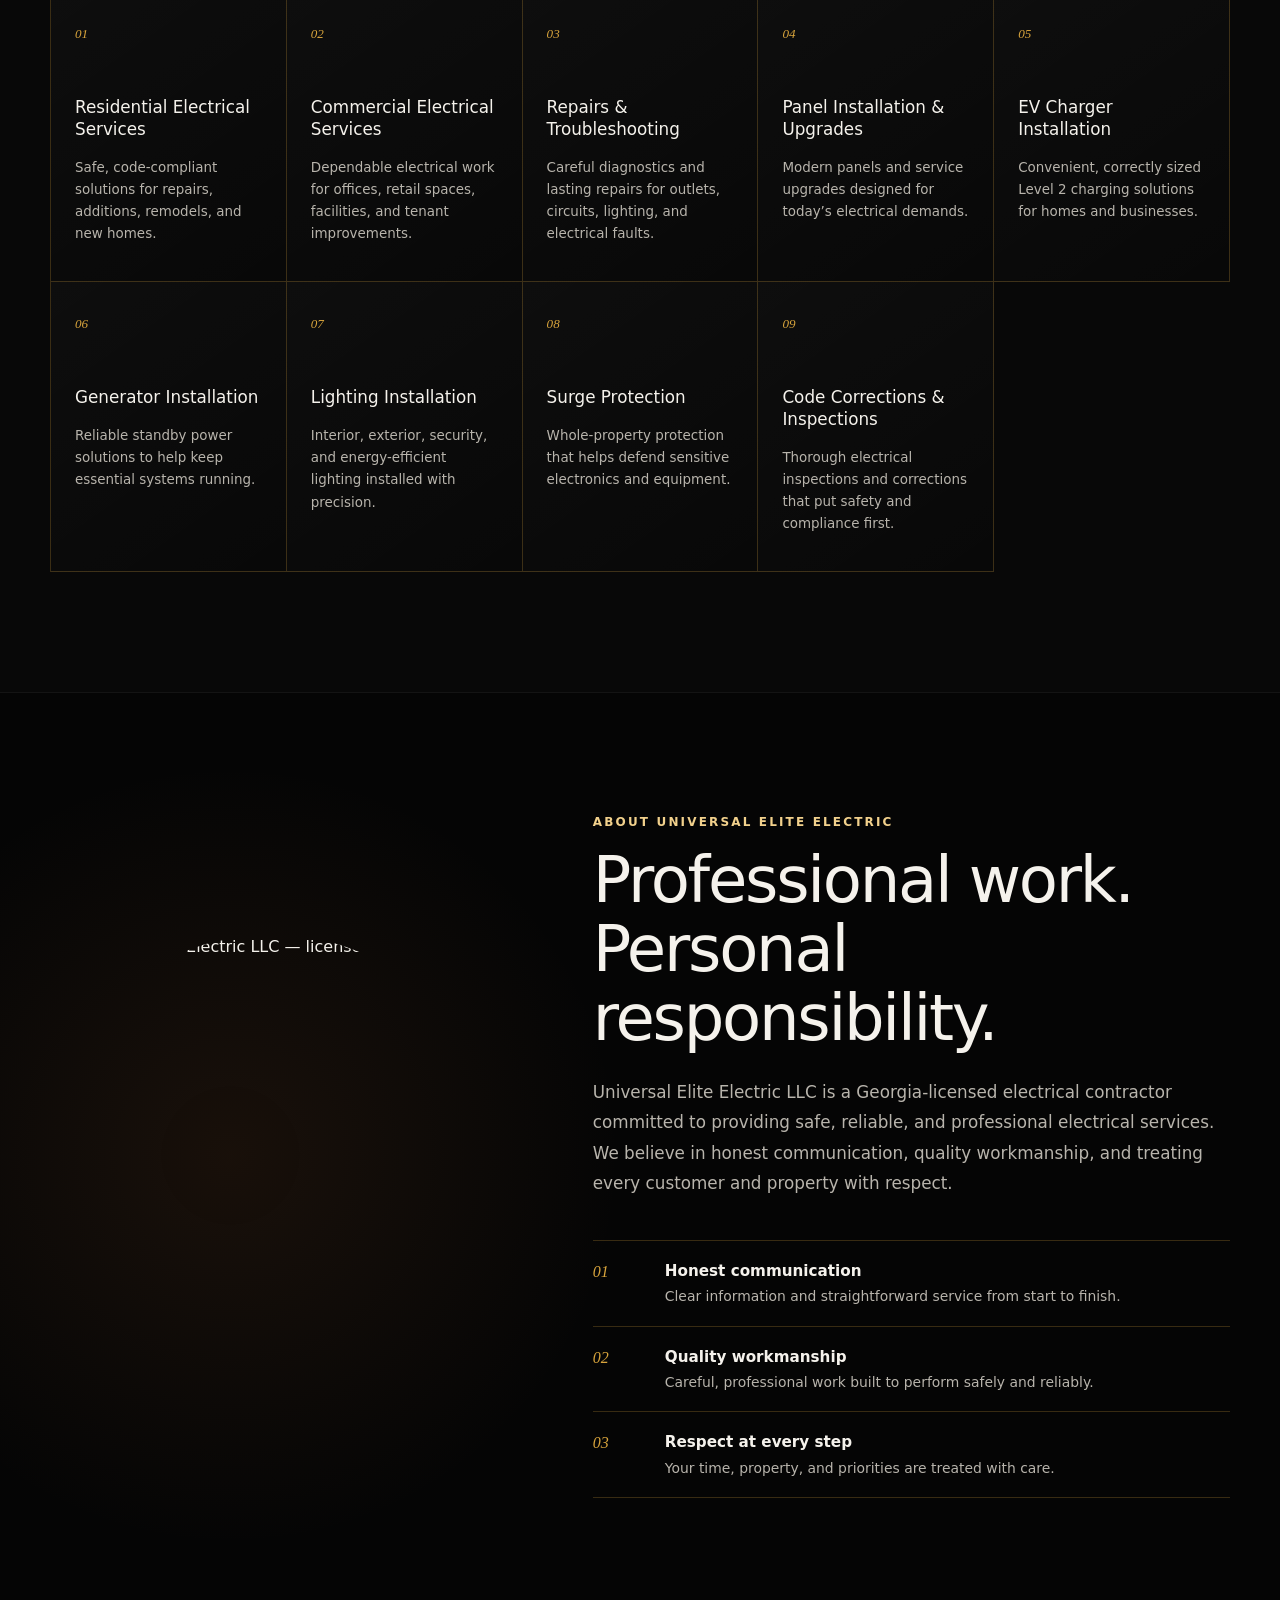
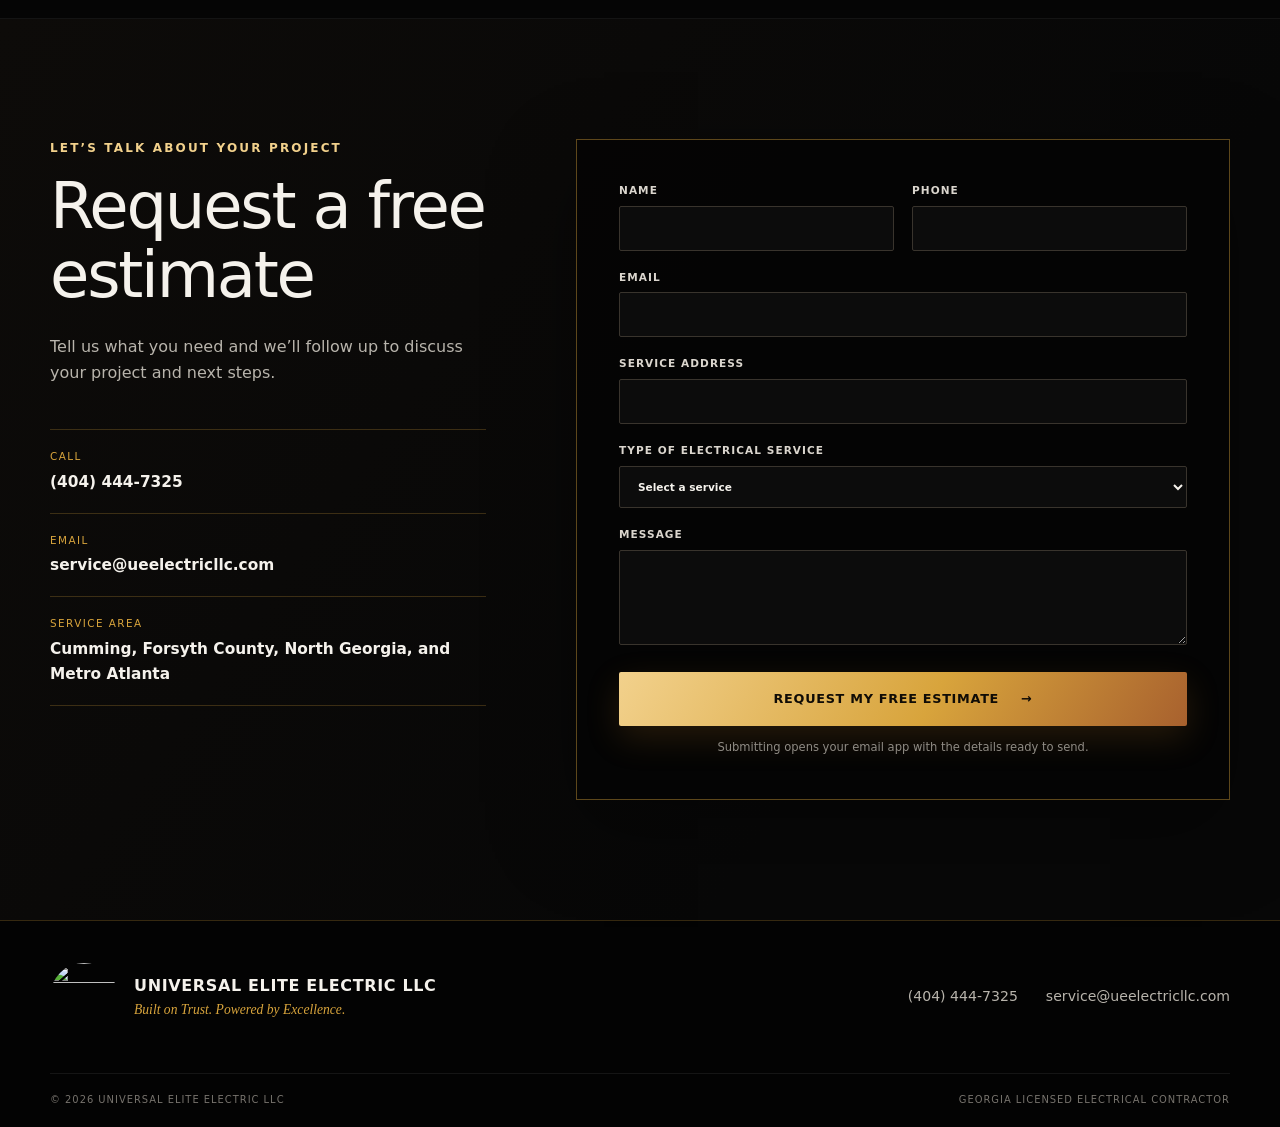
==== commit a19b9b4b: "Remove industrial electrical service Remove industrial service references from the homepage, service" ====
--- a/index.html
+++ b/index.html
@@ -1,10 +1,10 @@
 <!DOCTYPE html><html lang="en"><head><meta charSet="utf-8"/><meta name="viewport" content="width=device-width, initial-scale=1"/><link rel="preload" as="image" href="./logo.png"/><style>@layer theme{:root,:host{--font-sans:ui-sans-serif, system-ui, sans-serif, "Apple Color Emoji", "Segoe UI Emoji", "Segoe UI Symbol", "Noto Color Emoji";--font-mono:ui-monospace, SFMono-Regular, Menlo, Monaco, Consolas, "Liberation Mono", "Courier New", monospace;--spacing:.25rem;--default-font-family:var(--font-sans);--default-mono-font-family:var(--font-mono)}}@layer base{*,:after,:before,::backdrop{box-sizing:border-box;border:0 solid;margin:0;padding:0}::file-selector-button{box-sizing:border-box;border:0 solid;margin:0;padding:0}html,:host{-webkit-text-size-adjust:100%;tab-size:4;line-height:1.5;font-family:var(--default-font-family,ui-sans-serif, system-ui, sans-serif, "Apple Color Emoji", "Segoe UI Emoji", "Segoe UI Symbol", "Noto Color Emoji");font-feature-settings:var(--default-font-feature-settings,normal);font-variation-settings:var(--default-font-variation-settings,normal);-webkit-tap-highlight-color:transparent}hr{height:0;color:inherit;border-top-width:1px}abbr:where([title]){-webkit-text-decoration:underline dotted;text-decoration:underline dotted}h1,h2,h3,h4,h5,h6{font-size:inherit;font-weight:inherit}a{color:inherit;-webkit-text-decoration:inherit;-webkit-text-decoration:inherit;-webkit-text-decoration:inherit;-webkit-text-decoration:inherit;text-decoration:inherit}b,strong{font-weight:bolder}code,kbd,samp,pre{font-family:var(--default-mono-font-family,ui-monospace, SFMono-Regular, Menlo, Monaco, Consolas, "Liberation Mono", "Courier New", monospace);font-feature-settings:var(--default-mono-font-feature-settings,normal);font-variation-settings:var(--default-mono-font-variation-settings,normal);font-size:1em}small{font-size:80%}sub,sup{vertical-align:baseline;font-size:75%;line-height:0;position:relative}sub{bottom:-.25em}sup{top:-.5em}table{text-indent:0;border-color:inherit;border-collapse:collapse}:-moz-focusring{outline:auto}progress{vertical-align:baseline}summary{display:list-item}ol,ul,menu{list-style:none}img,svg,video,canvas,audio,iframe,embed,object{vertical-align:middle;display:block}img,video{max-width:100%;height:auto}button,input,select,optgroup,textarea{font:inherit;font-feature-settings:inherit;font-variation-settings:inherit;letter-spacing:inherit;color:inherit;opacity:1;background-color:#0000;border-radius:0}::file-selector-button{font:inherit;font-feature-settings:inherit;font-variation-settings:inherit;letter-spacing:inherit;color:inherit;opacity:1;background-color:#0000;border-radius:0}:where(select:is([multiple],[size])) optgroup{font-weight:bolder}:where(select:is([multiple],[size])) optgroup option{padding-inline-start:20px}::file-selector-button{margin-inline-end:4px}::placeholder{opacity:1}@supports (not ((-webkit-appearance:-apple-pay-button))) or (contain-intrinsic-size:1px){::placeholder{color:currentColor}@supports (color:color-mix(in lab, red, red)){::placeholder{color:color-mix(in oklab, currentcolor 50%, transparent)}}}textarea{resize:vertical}::-webkit-search-decoration{-webkit-appearance:none}::-webkit-date-and-time-value{min-height:1lh;text-align:inherit}::-webkit-datetime-edit{display:inline-flex}::-webkit-datetime-edit-fields-wrapper{padding:0}::-webkit-datetime-edit{padding-block:0}::-webkit-datetime-edit-year-field{padding-block:0}::-webkit-datetime-edit-month-field{padding-block:0}::-webkit-datetime-edit-day-field{padding-block:0}::-webkit-datetime-edit-hour-field{padding-block:0}::-webkit-datetime-edit-minute-field{padding-block:0}::-webkit-datetime-edit-second-field{padding-block:0}::-webkit-datetime-edit-millisecond-field{padding-block:0}::-webkit-datetime-edit-meridiem-field{padding-block:0}::-webkit-calendar-picker-indicator{line-height:1}:-moz-ui-invalid{box-shadow:none}button,input:where([type=button],[type=reset],[type=submit]){appearance:button}::file-selector-button{appearance:button}::-webkit-inner-spin-button{height:auto}::-webkit-outer-spin-button{height:auto}[hidden]:where(:not([hidden=until-found])){display:none!important}}@layer components;@layer utilities{.sr-only{clip-path:inset(50%);white-space:nowrap;border-width:0;width:1px;height:1px;margin:-1px;padding:0;position:absolute;overflow:hidden}.relative{position:relative}.start{inset-inline-start:var(--spacing)}.contents{display:contents}.table{display:table}}:root{--black:#050505;--panel:#0c0c0c;--panel-2:#12100d;--gold:#d8a43c;--gold-light:#f2d18c;--copper:#a8612e;--white:#f5f2ec;--muted:#b8b4ac;--line:#d8a43c3d}*{box-sizing:border-box}html{scroll-behavior:smooth;scroll-padding-top:96px}body{background:var(--black);color:var(--white);margin:0;font-family:Inter,ui-sans-serif,system-ui,-apple-system,BlinkMacSystemFont,Segoe UI,sans-serif;line-height:1.6}a{color:inherit;text-decoration:none}button,input,select,textarea{font:inherit}button,a{-webkit-tap-highlight-color:transparent}img{max-width:100%;display:block}.shell{width:min(1180px,100% - 40px);margin-inline:auto}.skip-link{z-index:100;background:var(--gold);color:#080706;padding:10px 16px;font-weight:800;position:fixed;top:-80px;left:16px}.skip-link:focus{top:16px}.sr-only{clip:rect(0,0,0,0);white-space:nowrap;border:0;width:1px;height:1px;margin:-1px;padding:0;position:absolute;overflow:hidden}.eyebrow{color:var(--gold-light);text-transform:uppercase;letter-spacing:.18em;margin:0 0 14px;font-size:.75rem;font-weight:800}h1,h2,h3,p{margin-top:0}h1,h2{letter-spacing:-.035em;line-height:1.08}h2{margin-bottom:24px;font-size:clamp(2.25rem,5vw,4.35rem)}.button{background:linear-gradient(120deg,var(--gold-light),var(--gold) 55%,var(--copper));color:#100c06;letter-spacing:.055em;text-transform:uppercase;cursor:pointer;border:0;border-radius:2px;justify-content:center;align-items:center;gap:22px;min-height:54px;padding:14px 24px;font-size:.8rem;font-weight:900;transition:transform .2s,filter .2s;display:inline-flex;box-shadow:0 12px 34px #c47e282e}.button:hover{filter:brightness(1.08);transform:translateY(-2px)}.button:focus-visible,a:focus-visible,button:focus-visible,input:focus-visible,select:focus-visible,textarea:focus-visible{outline:3px solid var(--gold-light);outline-offset:3px}.button-small{min-height:42px;padding:10px 18px}.site-header{z-index:50;-webkit-backdrop-filter:blur(16px);backdrop-filter:blur(16px);border-bottom:1px solid var(--line);background:#050505ed;position:sticky;top:0}.utility-bar{color:var(--muted);border-bottom:1px solid #ffffff14;font-size:.72rem}.utility-inner{justify-content:space-between;align-items:center;gap:18px;min-height:34px;display:flex}.utility-inner a{color:var(--gold-light);letter-spacing:.05em}.nav{justify-content:space-between;align-items:center;height:78px;display:flex}.brand{align-items:center;gap:13px;display:flex}.brand img{object-fit:contain;border-radius:50%;width:58px;height:58px}.brand span{letter-spacing:.07em;flex-direction:column;font-size:.76rem;line-height:1.15;display:flex}.brand span strong{color:var(--gold-light);font-size:.74rem}.brand span b{letter-spacing:.035em;font-size:1.15rem}.brand span em{color:var(--gold);font-size:.67rem;font-style:normal}.nav-links{text-transform:uppercase;letter-spacing:.08em;align-items:center;gap:31px;font-size:.76rem;font-weight:700;display:flex}.nav-links>a:not(.button){padding:25px 0;transition:color .2s}.nav-links>a:not(.button):hover{color:var(--gold-light)}.menu-toggle{background:0 0;border:0;padding:12px;display:none}.menu-toggle>span:not(.sr-only){background:var(--gold-light);width:25px;height:2px;margin:5px 0;display:block}.hero{background:radial-gradient(circle at 78% 43%,#a8612e26,#0000 30%),linear-gradient(115deg,#060606 0%,#0b0907 65%,#050505 100%);align-items:center;min-height:690px;display:flex;position:relative;overflow:hidden}.hero:before{content:"";opacity:.26;background-image:linear-gradient(#ffffff06 1px,#0000 1px),linear-gradient(90deg,#ffffff06 1px,#0000 1px);background-size:48px 48px;position:absolute;inset:0;-webkit-mask-image:linear-gradient(90deg,#000,#0000 85%);mask-image:linear-gradient(90deg,#000,#0000 85%)}.hero:after{content:"";background:linear-gradient(transparent,var(--gold),transparent);opacity:.35;width:1px;position:absolute;top:8%;bottom:8%;left:66%;transform:rotate(15deg)}.hero-grid{z-index:1;grid-template-columns:1.35fr .65fr;align-items:center;gap:70px;padding-block:88px;display:grid;position:relative}.hero-copy h1{text-transform:uppercase;max-width:820px;margin:0 0 28px;font-size:clamp(3rem,6.6vw,6.4rem);font-weight:850}.hero-copy h1 span{color:#0000;-webkit-text-stroke:1px var(--gold-light);text-shadow:0 0 40px #d8a43c1f;display:block}.lead{color:#d0ccc5;max-width:720px;font-size:clamp(1rem,1.8vw,1.16rem);line-height:1.75}.hero-actions{flex-wrap:wrap;align-items:center;gap:28px;margin-top:34px;display:flex}.text-link{letter-spacing:.04em;font-weight:800}.text-link span{color:var(--gold);margin-right:8px}.trust-row{color:var(--muted);text-transform:uppercase;letter-spacing:.07em;flex-wrap:wrap;gap:26px;margin-top:42px;font-size:.75rem;font-weight:700;display:flex}.trust-row b{color:var(--gold);margin-right:6px}.hero-mark{text-align:center}.logo-halo{position:relative}.logo-halo:before{content:"";filter:blur(55px);opacity:.22;background:#d47726;border-radius:50%;position:absolute;inset:12%}.logo-halo img{filter:drop-shadow(0 24px 34px #000000b3);width:min(100%,410px);margin:auto;position:relative}.hero-mark p{text-transform:uppercase;letter-spacing:.12em;color:var(--gold-light);margin:18px 0 0;font-size:.74rem;font-weight:800}.hero-mark p span{color:var(--white)}.statement{border-block:1px solid var(--line);background:linear-gradient(90deg,#0c0906,#15100b,#080706)}.statement-inner{justify-content:space-between;align-items:center;gap:30px;min-height:96px;display:flex}.statement p{color:var(--gold-light);margin:0;font-family:Georgia,serif;font-size:1.2rem;font-style:italic}.statement span{color:var(--muted);text-transform:uppercase;letter-spacing:.08em;font-size:.7rem;font-weight:700}.statement i{color:var(--gold);margin:0 12px}.section{padding:120px 0}.services-section{background:#080808}.section-heading{grid-template-columns:1.2fr .8fr;align-items:end;gap:80px;margin-bottom:56px;display:grid}.section-heading h2{margin:0}.section-heading>p{color:var(--muted);max-width:520px;margin-bottom:8px}.services-grid{border-top:1px solid var(--line);border-left:1px solid var(--line);grid-template-columns:repeat(5,1fr);display:grid}.service-card{border-right:1px solid var(--line);border-bottom:1px solid var(--line);background:linear-gradient(145deg,#ffffff06,#0000);min-height:290px;padding:28px 24px;transition:background .25s,transform .25s}.service-card:hover{background:linear-gradient(145deg,#d8a43c21,#a8612e06);transform:translateY(-3px)}.service-number{color:var(--gold);font-family:Georgia,serif;font-size:.82rem;font-style:italic}.service-card h3{margin:52px 0 16px;font-size:1.05rem;line-height:1.3}.service-card p{color:var(--muted);margin:0;font-size:.84rem;line-height:1.65}.about-section{background:radial-gradient(circle at 18%,#a8612e1f,#0000 34%),#050505;border-block:1px solid #ffffff0f}.about-grid{grid-template-columns:.82fr 1.18fr;align-items:center;gap:100px;display:grid}.about-emblem{border:1px solid var(--line);background:linear-gradient(145deg,#13100d,#080706);padding:40px;position:relative}.about-emblem:before,.about-emblem:after{content:"";border-color:var(--gold);width:45px;height:45px;position:absolute}.about-emblem:before{border-top:2px solid var(--gold);border-left:2px solid var(--gold);top:-1px;left:-1px}.about-emblem:after{border-right:2px solid var(--gold);border-bottom:2px solid var(--gold);bottom:-1px;right:-1px}.about-copy>p:not(.eyebrow){color:var(--muted);max-width:700px;font-size:1.05rem;line-height:1.8}.values{border-top:1px solid var(--line);margin-top:42px}.values>div{border-bottom:1px solid var(--line);grid-template-columns:54px 1fr;gap:18px;padding:18px 0;display:grid}.values span{color:var(--gold);font-family:Georgia,serif;font-style:italic}.values p{color:var(--muted);margin:0;font-size:.87rem}.values strong{color:var(--white);margin-bottom:2px;font-size:.95rem;display:block}.contact-section{background:linear-gradient(125deg,#0d0b09,#070707 70%)}.contact-grid{grid-template-columns:.8fr 1.2fr;gap:90px;display:grid}.contact-copy>p:not(.eyebrow){color:var(--muted);max-width:430px}.contact-list{border-top:1px solid var(--line);margin-top:44px}.contact-list>a,.contact-list>div{border-bottom:1px solid var(--line);padding:18px 0;display:block}.contact-list span{color:var(--gold);text-transform:uppercase;letter-spacing:.14em;margin-bottom:4px;font-size:.65rem;display:block}.contact-list strong{font-size:.96rem;font-weight:650}.estimate-form{background:#040404b8;border:1px solid #d8a43c6b;padding:42px;box-shadow:0 30px 80px #00000059}.estimate-form label{color:#dbd6ce;text-transform:uppercase;letter-spacing:.1em;margin-bottom:18px;font-size:.66rem;font-weight:750;display:block}.estimate-form input,.estimate-form select,.estimate-form textarea{width:100%;color:var(--white);text-transform:none;letter-spacing:normal;background:#0c0c0c;border:1px solid #39342d;border-radius:2px;margin-top:7px;padding:13px 14px}.estimate-form select{appearance:auto}.estimate-form textarea{resize:vertical}.form-row{grid-template-columns:1fr 1fr;gap:18px;display:grid}.submit-button{width:100%;margin-top:4px}.form-note,.form-status{text-align:center;color:#8f8b84;margin:12px 0 0;font-size:.72rem}.form-status{color:var(--gold-light)}footer{border-top:1px solid var(--line);background:#030303}.footer-main{justify-content:space-between;align-items:center;gap:30px;padding-block:42px;display:flex}.footer-brand{align-items:center;gap:16px;display:flex}.footer-brand img{width:68px}.footer-brand strong,.footer-brand span{display:block}.footer-brand strong{text-transform:uppercase;letter-spacing:.04em}.footer-brand span{color:var(--gold);font-family:Georgia,serif;font-size:.85rem;font-style:italic}.footer-contact{color:var(--muted);gap:28px;font-size:.88rem;display:flex}.footer-contact a:hover{color:var(--gold-light)}.footer-bottom{color:#77736d;text-transform:uppercase;letter-spacing:.1em;border-top:1px solid #ffffff12;justify-content:space-between;align-items:center;gap:20px;min-height:54px;font-size:.62rem;display:flex}.mobile-call{display:none}@media (max-width:1000px){.hero-grid{grid-template-columns:1fr .55fr;gap:25px}.services-grid{grid-template-columns:repeat(2,1fr)}.about-grid,.contact-grid{gap:50px}.nav-links{gap:18px}}@media (max-width:760px){html{scroll-padding-top:78px}.shell{width:min(100% - 30px,1180px)}.utility-inner>span{display:none}.utility-inner{justify-content:center}.nav{height:68px}.brand img{width:48px;height:48px}.brand span b{font-size:.95rem}.brand span strong{font-size:.61rem}.menu-toggle{display:block}.nav-links{border-bottom:1px solid var(--line);background:#080808;flex-direction:column;align-items:stretch;gap:0;padding:14px 20px 24px;display:none;position:absolute;top:102px;left:0;right:0;box-shadow:0 24px 40px #0000008c}.nav-links.open{display:flex}.nav-links>a:not(.button){border-bottom:1px solid #ffffff12;padding:14px 8px}.nav-links .button{margin-top:14px}.hero{min-height:auto}.hero-grid{grid-template-columns:1fr;padding-block:70px 52px}.hero-copy h1{font-size:clamp(2.8rem,13vw,4.6rem)}.hero-mark{grid-row:1}.logo-halo img{width:230px}.hero-mark p{display:none}.hero-actions{flex-direction:column;align-items:stretch;gap:20px}.hero-actions .button{width:100%}.hero-actions .text-link{text-align:center}.trust-row{gap:12px 20px}.statement-inner,.section-heading,.about-grid,.contact-grid{grid-template-columns:1fr;display:grid}.statement-inner{gap:8px;padding-block:22px}.statement i{margin:0 5px}.section{padding:82px 0}.section-heading{gap:8px;margin-bottom:36px}.services-grid{grid-template-columns:1fr}.service-card{min-height:auto}.service-card h3{margin-top:30px}.about-grid{gap:48px}.about-emblem{max-width:420px;margin:auto;padding:25px}.contact-grid{gap:52px}.estimate-form{padding:24px 20px}.form-row{grid-template-columns:1fr;gap:0}.footer-main{flex-direction:column;align-items:flex-start}.footer-contact{flex-direction:column;gap:8px}.footer-bottom{flex-direction:column;justify-content:center;align-items:flex-start;padding-block:16px}body{padding-bottom:56px}.mobile-call{z-index:60;background:linear-gradient(110deg,var(--gold-light),var(--gold),var(--copper));color:#0b0804;text-transform:uppercase;letter-spacing:.08em;justify-content:center;align-items:center;gap:9px;height:56px;font-weight:900;display:flex;position:fixed;bottom:0;left:0;right:0;box-shadow:0 -6px 28px #00000080}}@media (prefers-reduced-motion:reduce){html{scroll-behavior:auto}*,:before,:after{transition:none!important}}
-</style><title>Universal Elite Electric LLC | Electrical Contractor in North Georgia</title><meta name="description" content="Georgia-licensed electrical contractor serving Cumming, Forsyth County, North Georgia, and Metro Atlanta. Residential, commercial, and industrial electrical services."/><meta name="robots" content="index,follow,max-image-preview:large,max-snippet:-1,max-video-preview:-1"/><meta name="googlebot" content="index,follow,max-image-preview:large,max-snippet:-1,max-video-preview:-1"/><link rel="canonical" href="https://ueelectricllc.com/"/><link rel="alternate" hreflang="en-US" href="https://ueelectricllc.com/"/><meta name="theme-color" content="#050505"/><meta property="og:site_name" content="Universal Elite Electric LLC"/><meta property="og:title" content="Universal Elite Electric LLC | Electrical Contractor in North Georgia"/><meta property="og:description" content="Georgia-licensed residential, commercial, and industrial electrical contractor serving Cumming, Forsyth County, North Georgia, and Metro Atlanta."/><meta property="og:type" content="website"/><meta property="og:locale" content="en_US"/><meta property="og:url" content="https://ueelectricllc.com/"/><meta property="og:image" content="https://ueelectricllc.com/logo.png"/><meta property="og:image:alt" content="Universal Elite Electric LLC logo"/><meta name="twitter:card" content="summary"/><meta name="twitter:title" content="Universal Elite Electric LLC | Electrical Contractor in North Georgia"/><meta name="twitter:description" content="Georgia-licensed residential, commercial, and industrial electrical contractor serving North Georgia and Metro Atlanta."/><meta name="twitter:image" content="https://ueelectricllc.com/logo.png"/><meta name="twitter:image:alt" content="Universal Elite Electric LLC logo"/><link rel="shortcut icon" href="/logo.png"/><link rel="icon" href="/logo.png"/><script type="application/ld+json">{"@context":"https://schema.org","@type":"Electrician","@id":"https://ueelectricllc.com/#business","name":"Universal Elite Electric LLC","url":"https://ueelectricllc.com/","logo":"https://ueelectricllc.com/logo.png","image":"https://ueelectricllc.com/logo.png","description":"Georgia-licensed electrical contractor providing residential, commercial, and industrial electrical services in North Georgia and Metro Atlanta.","email":"service@ueelectricllc.com","telephone":"+1-404-444-7325","slogan":"Built on Trust. Powered by Excellence.","areaServed":[{"@type":"City","name":"Cumming","containedInPlace":{"@type":"State","name":"Georgia"}},{"@type":"AdministrativeArea","name":"Forsyth County, Georgia"},{"@type":"AdministrativeArea","name":"North Georgia"},{"@type":"AdministrativeArea","name":"Metro Atlanta"}],"knowsAbout":["Residential electrical services","Commercial electrical services","Industrial electrical services","Electrical repairs and troubleshooting","Electrical panel installation and upgrades","EV charger installation","Generator installation","Lighting installation","Surge protection","Electrical code corrections and inspections"]}</script><style>
+</style><title>Universal Elite Electric LLC | Electrical Contractor in North Georgia</title><meta name="description" content="Georgia-licensed electrical contractor serving Cumming, Forsyth County, North Georgia, and Metro Atlanta. Residential and commercial electrical services."/><meta name="robots" content="index,follow,max-image-preview:large,max-snippet:-1,max-video-preview:-1"/><meta name="googlebot" content="index,follow,max-image-preview:large,max-snippet:-1,max-video-preview:-1"/><link rel="canonical" href="https://ueelectricllc.com/"/><link rel="alternate" hreflang="en-US" href="https://ueelectricllc.com/"/><meta name="theme-color" content="#050505"/><meta property="og:site_name" content="Universal Elite Electric LLC"/><meta property="og:title" content="Universal Elite Electric LLC | Electrical Contractor in North Georgia"/><meta property="og:description" content="Georgia-licensed residential and commercial electrical contractor serving Cumming, Forsyth County, North Georgia, and Metro Atlanta."/><meta property="og:type" content="website"/><meta property="og:locale" content="en_US"/><meta property="og:url" content="https://ueelectricllc.com/"/><meta property="og:image" content="https://ueelectricllc.com/logo.png"/><meta property="og:image:alt" content="Universal Elite Electric LLC logo"/><meta name="twitter:card" content="summary"/><meta name="twitter:title" content="Universal Elite Electric LLC | Electrical Contractor in North Georgia"/><meta name="twitter:description" content="Georgia-licensed residential and commercial electrical contractor serving North Georgia and Metro Atlanta."/><meta name="twitter:image" content="https://ueelectricllc.com/logo.png"/><meta name="twitter:image:alt" content="Universal Elite Electric LLC logo"/><link rel="shortcut icon" href="/logo.png"/><link rel="icon" href="/logo.png"/><script type="application/ld+json">{"@context":"https://schema.org","@type":"Electrician","@id":"https://ueelectricllc.com/#business","name":"Universal Elite Electric LLC","url":"https://ueelectricllc.com/","logo":"https://ueelectricllc.com/logo.png","image":"https://ueelectricllc.com/logo.png","description":"Georgia-licensed electrical contractor providing residential and commercial electrical services in North Georgia and Metro Atlanta.","email":"service@ueelectricllc.com","telephone":"+1-404-444-7325","slogan":"Built on Trust. Powered by Excellence.","areaServed":[{"@type":"City","name":"Cumming","containedInPlace":{"@type":"State","name":"Georgia"}},{"@type":"AdministrativeArea","name":"Forsyth County, Georgia"},{"@type":"AdministrativeArea","name":"North Georgia"},{"@type":"AdministrativeArea","name":"Metro Atlanta"}],"knowsAbout":["Residential electrical services","Commercial electrical services","Electrical repairs and troubleshooting","Electrical panel installation and upgrades","EV charger installation","Generator installation","Lighting installation","Surge protection","Electrical code corrections and inspections"]}</script><style>
 .brand img,.logo-halo img,.about-emblem img,.footer-brand img{aspect-ratio:1!important;object-fit:cover!important;border-radius:50%!important}
 .about-emblem{width:min(100%,470px)!important;margin-inline:auto!important;padding:0!important;border:0!important;background:none!important}
 .about-emblem:before,.about-emblem:after{display:none!important}
 @media(max-width:760px){.about-emblem{max-width:360px!important}}
-</style></head><body><main><a class="skip-link" href="#content">Skip to content</a><header class="site-header"><div class="utility-bar"><div class="shell utility-inner"><span>Georgia Licensed Electrical Contractor</span><a href="tel:4044447325" aria-label="Call Universal Elite Electric at (404) 444-7325">Call <strong>(404) 444-7325</strong></a></div></div><nav class="shell nav" aria-label="Main navigation"><a class="brand" href="#home" aria-label="Universal Elite Electric home"><img src="./logo.png" alt="Universal Elite Electric LLC logo"/><span><strong>UNIVERSAL ELITE</strong><b>ELECTRIC <em>LLC</em></b></span></a><button class="menu-toggle" aria-expanded="false" aria-controls="main-menu"><span></span><span></span><span></span><span class="sr-only">Menu</span></button><div id="main-menu" class="nav-links "><a href="#home">Home</a><a href="#services">Services</a><a href="#about">About</a><a href="#contact">Contact</a><a class="button button-small" href="#estimate">Free Estimate</a></div></nav></header><div id="content"><section id="home" class="hero"><div class="hero-glow" aria-hidden="true"></div><div class="shell hero-grid"><div class="hero-copy"><p class="eyebrow">Serving North Georgia &amp; Metro Atlanta</p><h1>Reliable Electrical Solutions for Your <span>Home and Business</span></h1><p class="lead">Universal Elite Electric LLC provides professional residential, commercial, and industrial electrical services throughout North Georgia and the Metro Atlanta area. We are committed to safe, dependable work and excellent customer service.</p><div class="hero-actions"><a class="button" href="#estimate">Request a Free Estimate <span aria-hidden="true">→</span></a><a class="text-link" href="tel:4044447325"><span aria-hidden="true">☎</span> (404) 444-7325</a></div><div class="trust-row" aria-label="Our service commitments"><span><b>✓</b> Licensed</span><span><b>✓</b> Safety first</span><span><b>✓</b> Quality workmanship</span></div></div><div class="hero-mark"><div class="logo-halo"><img src="./logo.png" alt=""/></div><p>Built on Trust. <span>Powered by Excellence.</span></p></div></div></section><section class="statement" aria-label="Service area"><div class="shell statement-inner"><p>Local expertise. Professional standards.</p><span>Cumming <i>•</i> Forsyth County <i>•</i> North Georgia <i>•</i> Metro Atlanta</span></div></section><section id="services" class="section services-section"><div class="shell"><div class="section-heading"><div><p class="eyebrow">What we do</p><h2>Complete electrical services</h2></div><p>From a single repair to a complex installation, every job receives careful planning, clear communication, and professional workmanship.</p></div><div class="services-grid"><article class="service-card"><span class="service-number">01</span><h3>Residential Electrical Services</h3><p>Safe, code-compliant solutions for repairs, additions, remodels, and new homes.</p></article><article class="service-card"><span class="service-number">02</span><h3>Commercial Electrical Services</h3><p>Dependable electrical work for offices, retail spaces, facilities, and tenant improvements.</p></article><article class="service-card"><span class="service-number">03</span><h3>Industrial Electrical Services</h3><p>Professional power, controls, maintenance, and troubleshooting for industrial operations.</p></article><article class="service-card"><span class="service-number">04</span><h3>Repairs &amp; Troubleshooting</h3><p>Careful diagnostics and lasting repairs for outlets, circuits, lighting, and electrical faults.</p></article><article class="service-card"><span class="service-number">05</span><h3>Panel Installation &amp; Upgrades</h3><p>Modern panels and service upgrades designed for today’s electrical demands.</p></article><article class="service-card"><span class="service-number">06</span><h3>EV Charger Installation</h3><p>Convenient, correctly sized Level 2 charging solutions for homes and businesses.</p></article><article class="service-card"><span class="service-number">07</span><h3>Generator Installation</h3><p>Reliable standby power solutions to help keep essential systems running.</p></article><article class="service-card"><span class="service-number">08</span><h3>Lighting Installation</h3><p>Interior, exterior, security, and energy-efficient lighting installed with precision.</p></article><article class="service-card"><span class="service-number">09</span><h3>Surge Protection</h3><p>Whole-property protection that helps defend sensitive electronics and equipment.</p></article><article class="service-card"><span class="service-number">10</span><h3>Code Corrections &amp; Inspections</h3><p>Thorough electrical inspections and corrections that put safety and compliance first.</p></article></div></div></section><section id="about" class="section about-section"><div class="shell about-grid"><div class="about-emblem"><img src="./logo.png" alt="Universal Elite Electric LLC — licensed and insured"/></div><div class="about-copy"><p class="eyebrow">About Universal Elite Electric</p><h2>Professional work. Personal responsibility.</h2><p>Universal Elite Electric LLC is a Georgia-licensed electrical contractor committed to providing safe, reliable, and professional electrical services. We believe in honest communication, quality workmanship, and treating every customer and property with respect.</p><div class="values"><div><span>01</span><p><strong>Honest communication</strong>Clear information and straightforward service from start to finish.</p></div><div><span>02</span><p><strong>Quality workmanship</strong>Careful, professional work built to perform safely and reliably.</p></div><div><span>03</span><p><strong>Respect at every step</strong>Your time, property, and priorities are treated with care.</p></div></div></div></div></section><section id="contact" class="section contact-section"><div class="shell contact-grid"><div class="contact-copy"><p class="eyebrow">Let’s talk about your project</p><h2>Request a free estimate</h2><p>Tell us what you need and we’ll follow up to discuss your project and next steps.</p><div class="contact-list"><a href="tel:4044447325"><span>Call</span><strong>(404) 444-7325</strong></a><a href="mailto:service@ueelectricllc.com"><span>Email</span><strong>service@ueelectricllc.com</strong></a><div><span>Service area</span><strong>Cumming, Forsyth County, North Georgia, and Metro Atlanta</strong></div></div></div><form id="estimate" class="estimate-form"><div class="form-row"><label>Name<input type="text" autoComplete="name" required="" name="name"/></label><label>Phone<input type="tel" autoComplete="tel" required="" name="phone"/></label></div><label>Email<input type="email" autoComplete="email" required="" name="email"/></label><label>Service address<input type="text" autoComplete="street-address" required="" name="address"/></label><label>Type of electrical service<select name="service" required=""><option value="" disabled="" selected="">Select a service</option><option>Residential Electrical Services</option><option>Commercial Electrical Services</option><option>Industrial Electrical Services</option><option>Repairs &amp; Troubleshooting</option><option>Panel Installation &amp; Upgrades</option><option>EV Charger Installation</option><option>Generator Installation</option><option>Lighting Installation</option><option>Surge Protection</option><option>Code Corrections &amp; Inspections</option><option>Other electrical service</option></select></label><label>Message<textarea name="message" rows="4" required=""></textarea></label><button class="button submit-button" type="submit">Request My Free Estimate <span aria-hidden="true">→</span></button><p class="form-note">Submitting opens your email app with the details ready to send.</p></form></div></section></div><footer><div class="shell footer-main"><div class="footer-brand"><img src="./logo.png" alt=""/><div><strong>Universal Elite Electric LLC</strong><span>Built on Trust. Powered by Excellence.</span></div></div><div class="footer-contact"><a href="tel:4044447325">(404) 444-7325</a><a href="mailto:service@ueelectricllc.com">service@ueelectricllc.com</a></div></div><div class="shell footer-bottom"><span>© 2026 Universal Elite Electric LLC</span><span>Georgia Licensed Electrical Contractor</span></div></footer><a class="mobile-call" href="tel:4044447325" aria-label="Call Universal Elite Electric"><span>☎</span> Call Now</a></main><script>
+</style></head><body><main><a class="skip-link" href="#content">Skip to content</a><header class="site-header"><div class="utility-bar"><div class="shell utility-inner"><span>Georgia Licensed Electrical Contractor</span><a href="tel:4044447325" aria-label="Call Universal Elite Electric at (404) 444-7325">Call <strong>(404) 444-7325</strong></a></div></div><nav class="shell nav" aria-label="Main navigation"><a class="brand" href="#home" aria-label="Universal Elite Electric home"><img src="./logo.png" alt="Universal Elite Electric LLC logo"/><span><strong>UNIVERSAL ELITE</strong><b>ELECTRIC <em>LLC</em></b></span></a><button class="menu-toggle" aria-expanded="false" aria-controls="main-menu"><span></span><span></span><span></span><span class="sr-only">Menu</span></button><div id="main-menu" class="nav-links "><a href="#home">Home</a><a href="#services">Services</a><a href="#about">About</a><a href="#contact">Contact</a><a class="button button-small" href="#estimate">Free Estimate</a></div></nav></header><div id="content"><section id="home" class="hero"><div class="hero-glow" aria-hidden="true"></div><div class="shell hero-grid"><div class="hero-copy"><p class="eyebrow">Serving North Georgia &amp; Metro Atlanta</p><h1>Reliable Electrical Solutions for Your <span>Home and Business</span></h1><p class="lead">Universal Elite Electric LLC provides professional residential and commercial electrical services throughout North Georgia and the Metro Atlanta area. We are committed to safe, dependable work and excellent customer service.</p><div class="hero-actions"><a class="button" href="#estimate">Request a Free Estimate <span aria-hidden="true">→</span></a><a class="text-link" href="tel:4044447325"><span aria-hidden="true">☎</span> (404) 444-7325</a></div><div class="trust-row" aria-label="Our service commitments"><span><b>✓</b> Licensed</span><span><b>✓</b> Safety first</span><span><b>✓</b> Quality workmanship</span></div></div><div class="hero-mark"><div class="logo-halo"><img src="./logo.png" alt=""/></div><p>Built on Trust. <span>Powered by Excellence.</span></p></div></div></section><section class="statement" aria-label="Service area"><div class="shell statement-inner"><p>Local expertise. Professional standards.</p><span>Cumming <i>•</i> Forsyth County <i>•</i> North Georgia <i>•</i> Metro Atlanta</span></div></section><section id="services" class="section services-section"><div class="shell"><div class="section-heading"><div><p class="eyebrow">What we do</p><h2>Complete electrical services</h2></div><p>From a single repair to a complex installation, every job receives careful planning, clear communication, and professional workmanship.</p></div><div class="services-grid"><article class="service-card"><span class="service-number">01</span><h3>Residential Electrical Services</h3><p>Safe, code-compliant solutions for repairs, additions, remodels, and new homes.</p></article><article class="service-card"><span class="service-number">02</span><h3>Commercial Electrical Services</h3><p>Dependable electrical work for offices, retail spaces, facilities, and tenant improvements.</p></article><article class="service-card"><span class="service-number">03</span><h3>Repairs &amp; Troubleshooting</h3><p>Careful diagnostics and lasting repairs for outlets, circuits, lighting, and electrical faults.</p></article><article class="service-card"><span class="service-number">04</span><h3>Panel Installation &amp; Upgrades</h3><p>Modern panels and service upgrades designed for today’s electrical demands.</p></article><article class="service-card"><span class="service-number">05</span><h3>EV Charger Installation</h3><p>Convenient, correctly sized Level 2 charging solutions for homes and businesses.</p></article><article class="service-card"><span class="service-number">06</span><h3>Generator Installation</h3><p>Reliable standby power solutions to help keep essential systems running.</p></article><article class="service-card"><span class="service-number">07</span><h3>Lighting Installation</h3><p>Interior, exterior, security, and energy-efficient lighting installed with precision.</p></article><article class="service-card"><span class="service-number">08</span><h3>Surge Protection</h3><p>Whole-property protection that helps defend sensitive electronics and equipment.</p></article><article class="service-card"><span class="service-number">09</span><h3>Code Corrections &amp; Inspections</h3><p>Thorough electrical inspections and corrections that put safety and compliance first.</p></article></div></div></section><section id="about" class="section about-section"><div class="shell about-grid"><div class="about-emblem"><img src="./logo.png" alt="Universal Elite Electric LLC — licensed and insured"/></div><div class="about-copy"><p class="eyebrow">About Universal Elite Electric</p><h2>Professional work. Personal responsibility.</h2><p>Universal Elite Electric LLC is a Georgia-licensed electrical contractor committed to providing safe, reliable, and professional electrical services. We believe in honest communication, quality workmanship, and treating every customer and property with respect.</p><div class="values"><div><span>01</span><p><strong>Honest communication</strong>Clear information and straightforward service from start to finish.</p></div><div><span>02</span><p><strong>Quality workmanship</strong>Careful, professional work built to perform safely and reliably.</p></div><div><span>03</span><p><strong>Respect at every step</strong>Your time, property, and priorities are treated with care.</p></div></div></div></div></section><section id="contact" class="section contact-section"><div class="shell contact-grid"><div class="contact-copy"><p class="eyebrow">Let’s talk about your project</p><h2>Request a free estimate</h2><p>Tell us what you need and we’ll follow up to discuss your project and next steps.</p><div class="contact-list"><a href="tel:4044447325"><span>Call</span><strong>(404) 444-7325</strong></a><a href="mailto:service@ueelectricllc.com"><span>Email</span><strong>service@ueelectricllc.com</strong></a><div><span>Service area</span><strong>Cumming, Forsyth County, North Georgia, and Metro Atlanta</strong></div></div></div><form id="estimate" class="estimate-form"><div class="form-row"><label>Name<input type="text" autoComplete="name" required="" name="name"/></label><label>Phone<input type="tel" autoComplete="tel" required="" name="phone"/></label></div><label>Email<input type="email" autoComplete="email" required="" name="email"/></label><label>Service address<input type="text" autoComplete="street-address" required="" name="address"/></label><label>Type of electrical service<select name="service" required=""><option value="" disabled="" selected="">Select a service</option><option>Residential Electrical Services</option><option>Commercial Electrical Services</option><option>Repairs &amp; Troubleshooting</option><option>Panel Installation &amp; Upgrades</option><option>EV Charger Installation</option><option>Generator Installation</option><option>Lighting Installation</option><option>Surge Protection</option><option>Code Corrections &amp; Inspections</option><option>Other electrical service</option></select></label><label>Message<textarea name="message" rows="4" required=""></textarea></label><button class="button submit-button" type="submit">Request My Free Estimate <span aria-hidden="true">→</span></button><p class="form-note">Submitting opens your email app with the details ready to send.</p></form></div></section></div><footer><div class="shell footer-main"><div class="footer-brand"><img src="./logo.png" alt=""/><div><strong>Universal Elite Electric LLC</strong><span>Built on Trust. Powered by Excellence.</span></div></div><div class="footer-contact"><a href="tel:4044447325">(404) 444-7325</a><a href="mailto:service@ueelectricllc.com">service@ueelectricllc.com</a></div></div><div class="shell footer-bottom"><span>© 2026 Universal Elite Electric LLC</span><span>Georgia Licensed Electrical Contractor</span></div></footer><a class="mobile-call" href="tel:4044447325" aria-label="Call Universal Elite Electric"><span>☎</span> Call Now</a></main><script>
 const menuButton=document.querySelector('.menu-toggle');
 const menu=document.querySelector('#main-menu');
 menuButton?.addEventListener('click',()=>{const open=menu.classList.toggle('open');menuButton.setAttribute('aria-expanded',String(open));});
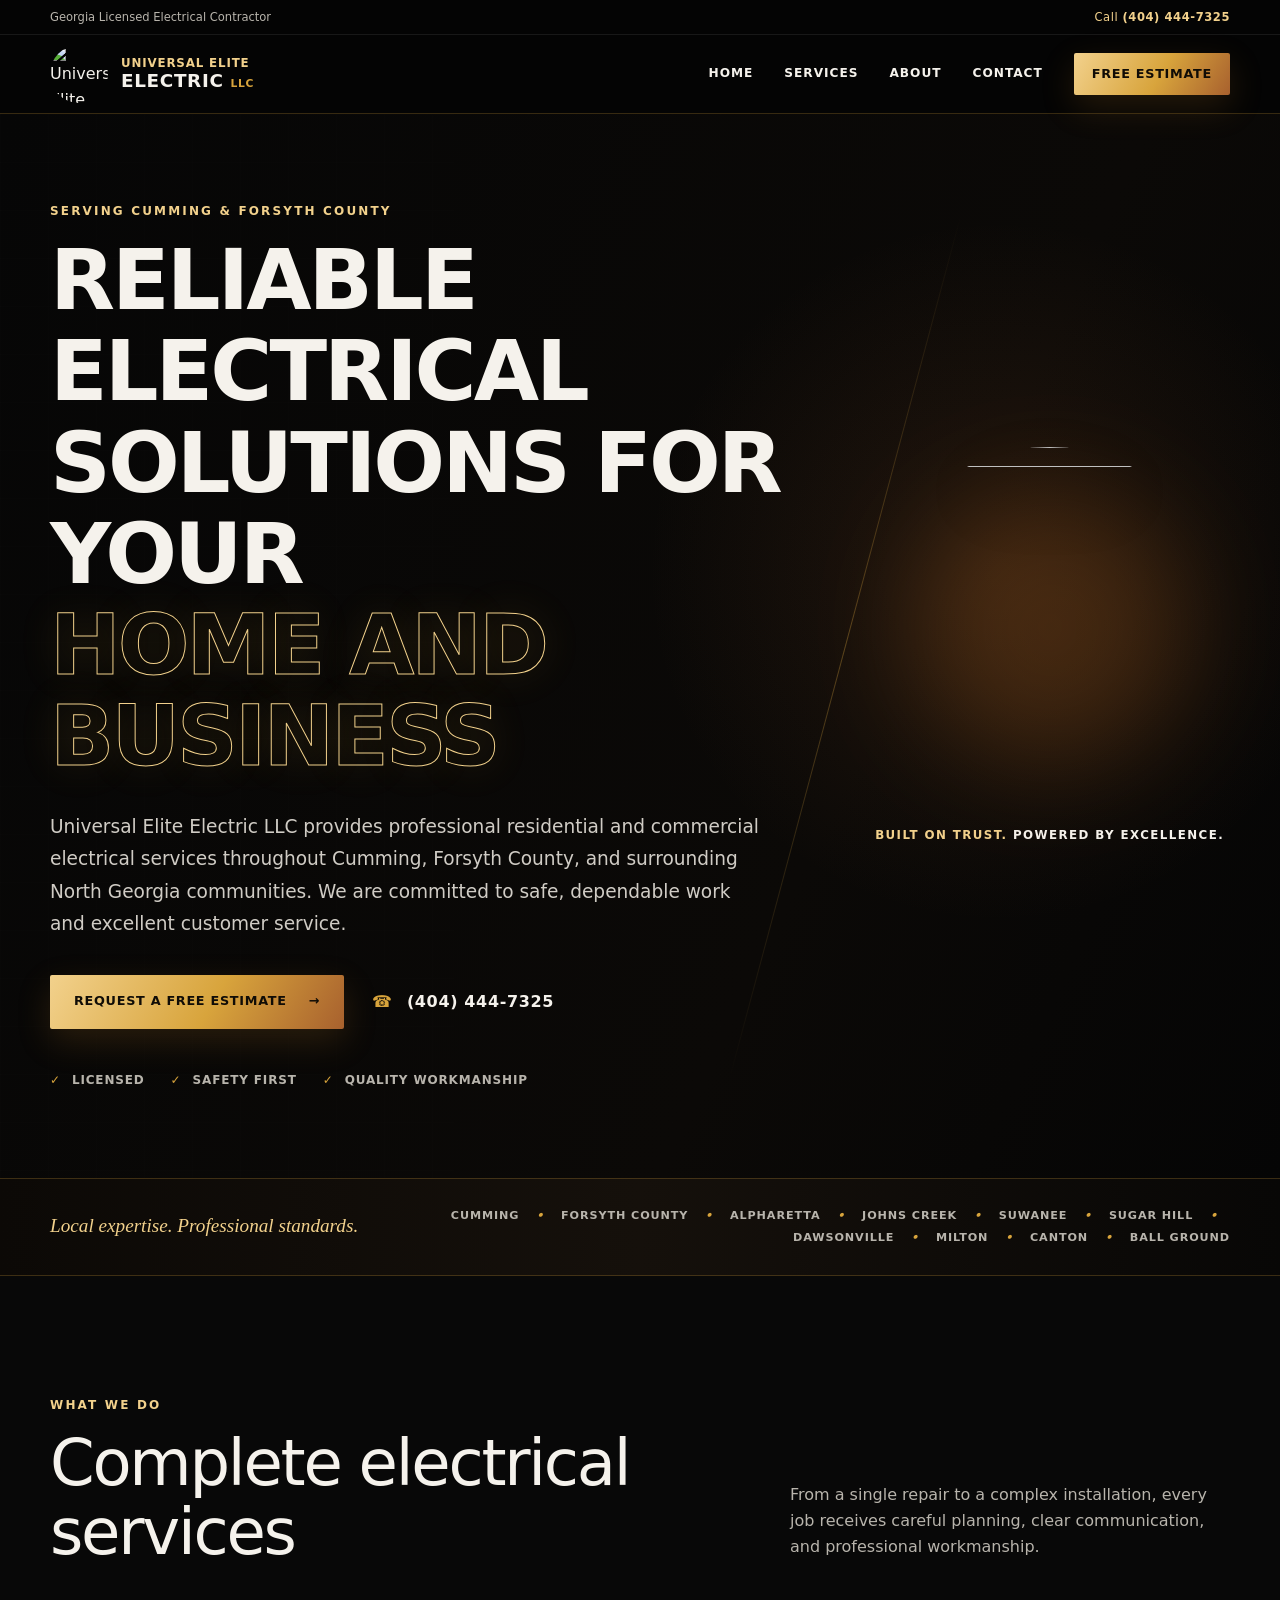
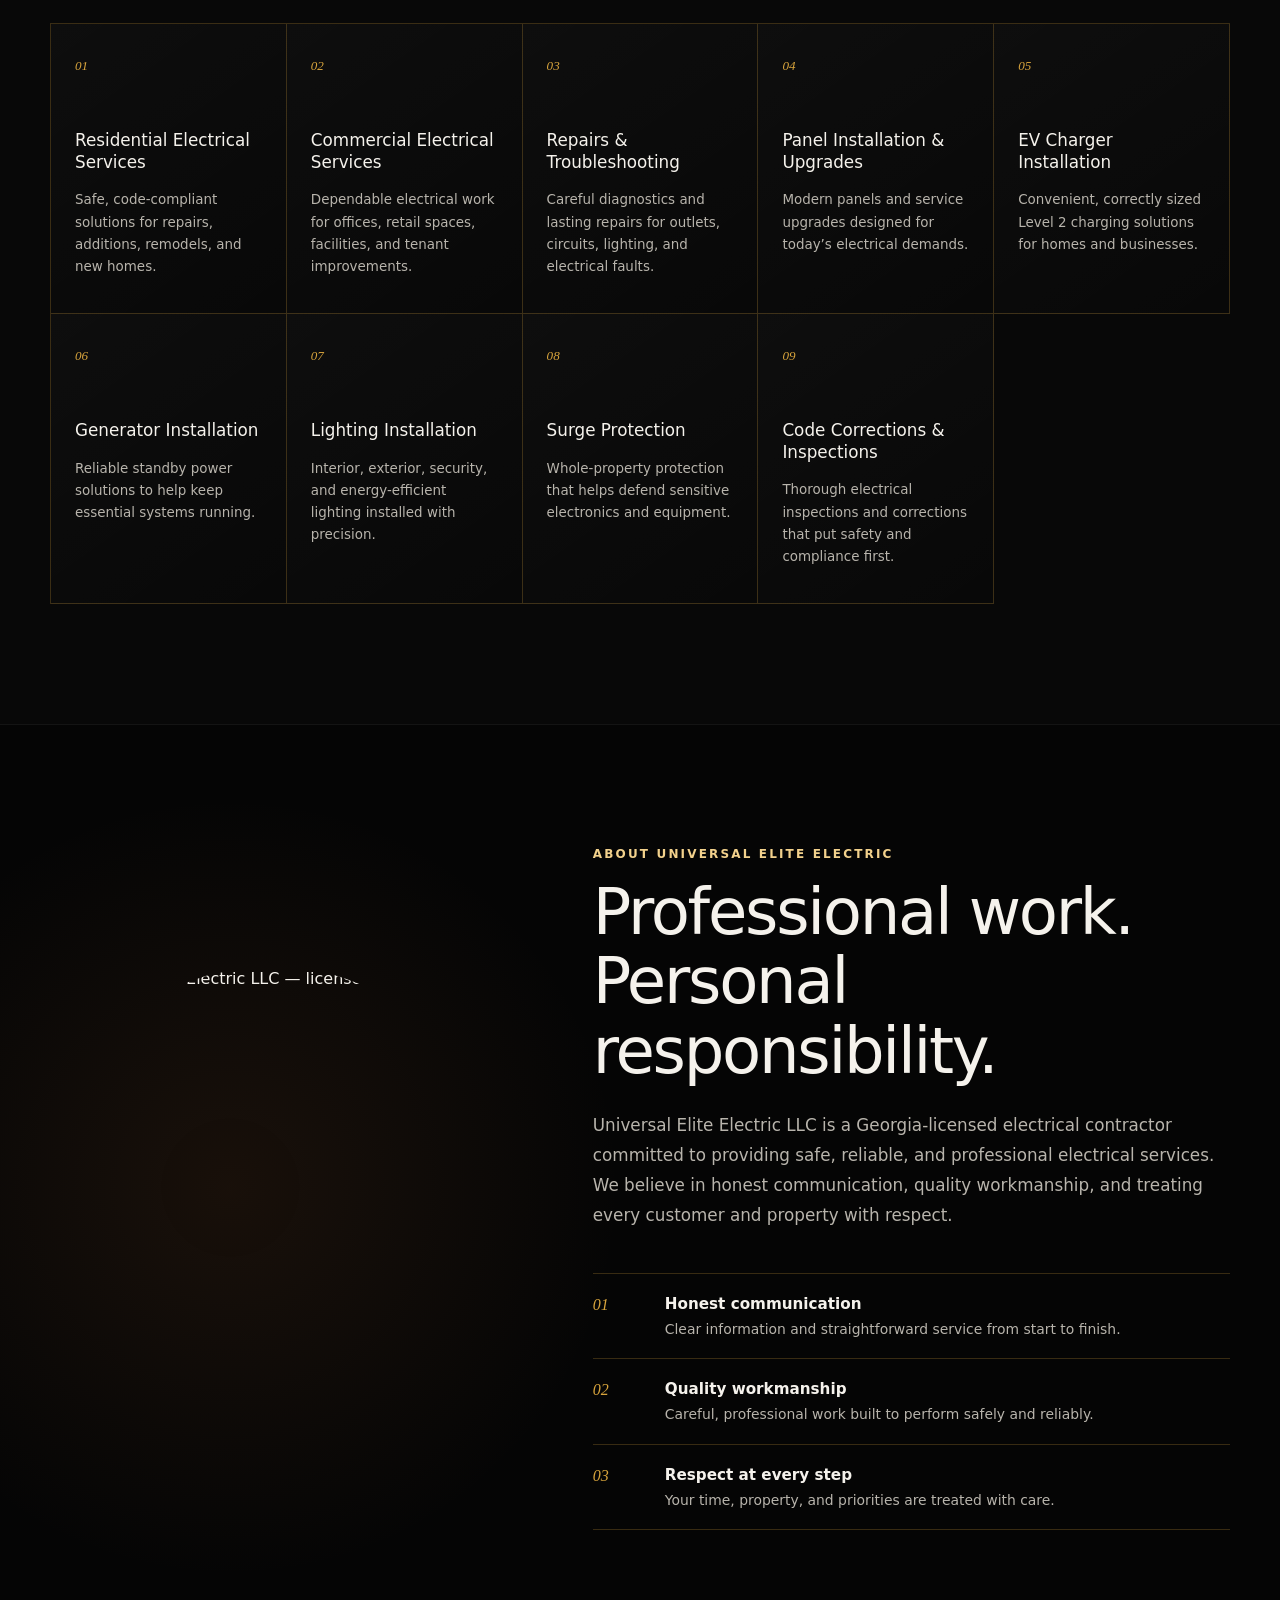
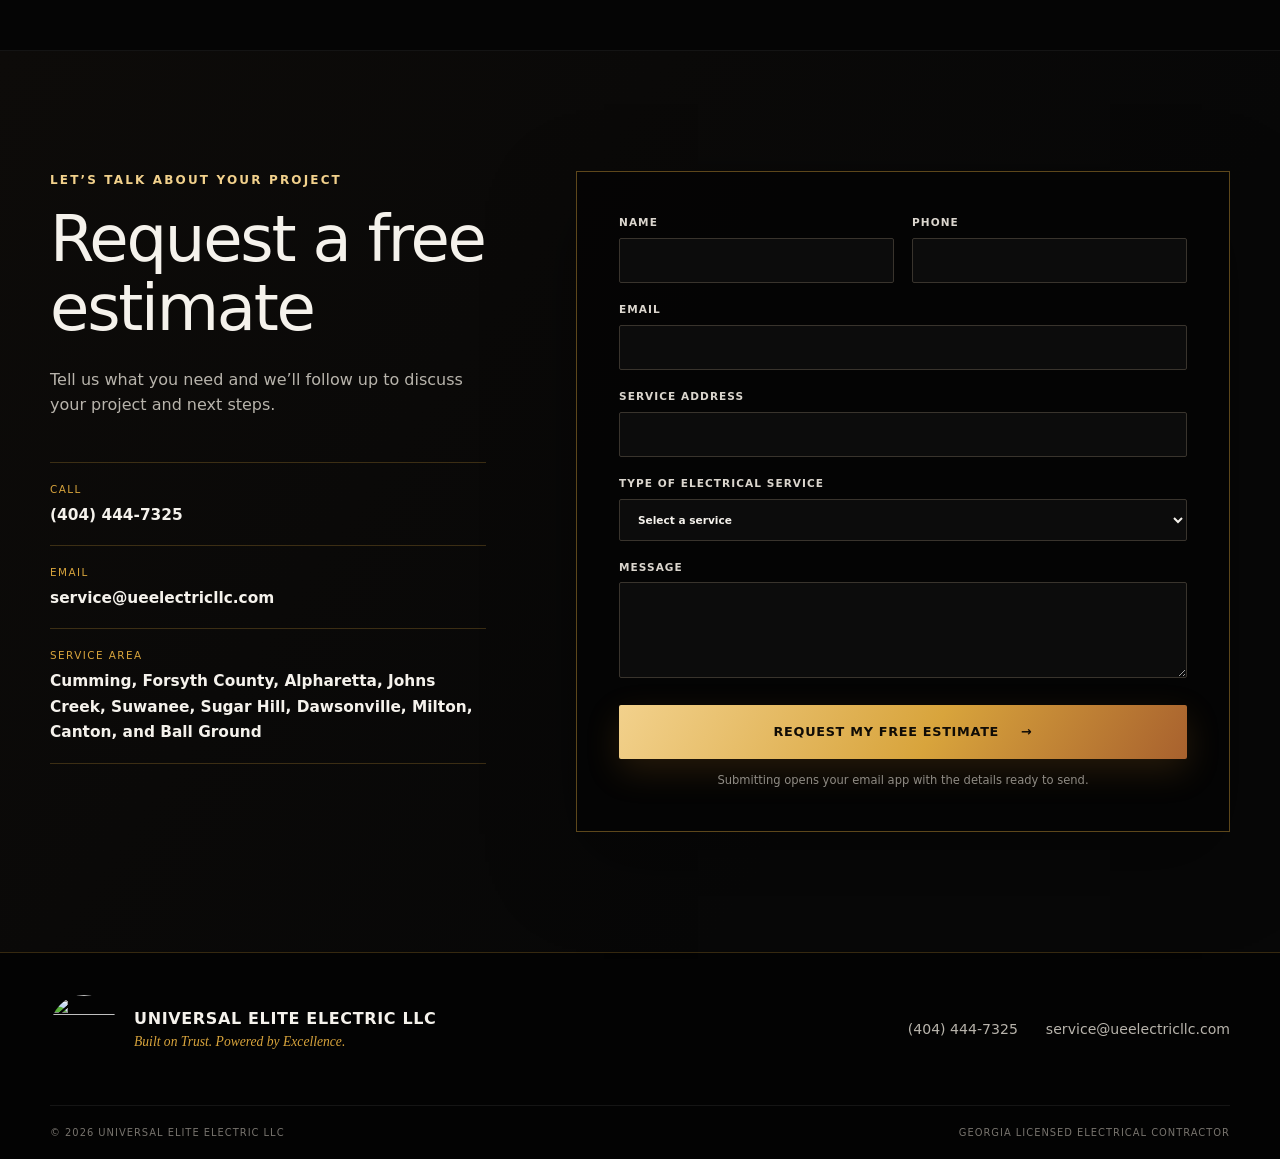
==== commit c1e4911c: "Update website service areas List Cumming, Forsyth County, and the selected surrounding communities " ====
--- a/index.html
+++ b/index.html
@@ -1,10 +1,12 @@
 <!DOCTYPE html><html lang="en"><head><meta charSet="utf-8"/><meta name="viewport" content="width=device-width, initial-scale=1"/><link rel="preload" as="image" href="./logo.png"/><style>@layer theme{:root,:host{--font-sans:ui-sans-serif, system-ui, sans-serif, "Apple Color Emoji", "Segoe UI Emoji", "Segoe UI Symbol", "Noto Color Emoji";--font-mono:ui-monospace, SFMono-Regular, Menlo, Monaco, Consolas, "Liberation Mono", "Courier New", monospace;--spacing:.25rem;--default-font-family:var(--font-sans);--default-mono-font-family:var(--font-mono)}}@layer base{*,:after,:before,::backdrop{box-sizing:border-box;border:0 solid;margin:0;padding:0}::file-selector-button{box-sizing:border-box;border:0 solid;margin:0;padding:0}html,:host{-webkit-text-size-adjust:100%;tab-size:4;line-height:1.5;font-family:var(--default-font-family,ui-sans-serif, system-ui, sans-serif, "Apple Color Emoji", "Segoe UI Emoji", "Segoe UI Symbol", "Noto Color Emoji");font-feature-settings:var(--default-font-feature-settings,normal);font-variation-settings:var(--default-font-variation-settings,normal);-webkit-tap-highlight-color:transparent}hr{height:0;color:inherit;border-top-width:1px}abbr:where([title]){-webkit-text-decoration:underline dotted;text-decoration:underline dotted}h1,h2,h3,h4,h5,h6{font-size:inherit;font-weight:inherit}a{color:inherit;-webkit-text-decoration:inherit;-webkit-text-decoration:inherit;-webkit-text-decoration:inherit;-webkit-text-decoration:inherit;text-decoration:inherit}b,strong{font-weight:bolder}code,kbd,samp,pre{font-family:var(--default-mono-font-family,ui-monospace, SFMono-Regular, Menlo, Monaco, Consolas, "Liberation Mono", "Courier New", monospace);font-feature-settings:var(--default-mono-font-feature-settings,normal);font-variation-settings:var(--default-mono-font-variation-settings,normal);font-size:1em}small{font-size:80%}sub,sup{vertical-align:baseline;font-size:75%;line-height:0;position:relative}sub{bottom:-.25em}sup{top:-.5em}table{text-indent:0;border-color:inherit;border-collapse:collapse}:-moz-focusring{outline:auto}progress{vertical-align:baseline}summary{display:list-item}ol,ul,menu{list-style:none}img,svg,video,canvas,audio,iframe,embed,object{vertical-align:middle;display:block}img,video{max-width:100%;height:auto}button,input,select,optgroup,textarea{font:inherit;font-feature-settings:inherit;font-variation-settings:inherit;letter-spacing:inherit;color:inherit;opacity:1;background-color:#0000;border-radius:0}::file-selector-button{font:inherit;font-feature-settings:inherit;font-variation-settings:inherit;letter-spacing:inherit;color:inherit;opacity:1;background-color:#0000;border-radius:0}:where(select:is([multiple],[size])) optgroup{font-weight:bolder}:where(select:is([multiple],[size])) optgroup option{padding-inline-start:20px}::file-selector-button{margin-inline-end:4px}::placeholder{opacity:1}@supports (not ((-webkit-appearance:-apple-pay-button))) or (contain-intrinsic-size:1px){::placeholder{color:currentColor}@supports (color:color-mix(in lab, red, red)){::placeholder{color:color-mix(in oklab, currentcolor 50%, transparent)}}}textarea{resize:vertical}::-webkit-search-decoration{-webkit-appearance:none}::-webkit-date-and-time-value{min-height:1lh;text-align:inherit}::-webkit-datetime-edit{display:inline-flex}::-webkit-datetime-edit-fields-wrapper{padding:0}::-webkit-datetime-edit{padding-block:0}::-webkit-datetime-edit-year-field{padding-block:0}::-webkit-datetime-edit-month-field{padding-block:0}::-webkit-datetime-edit-day-field{padding-block:0}::-webkit-datetime-edit-hour-field{padding-block:0}::-webkit-datetime-edit-minute-field{padding-block:0}::-webkit-datetime-edit-second-field{padding-block:0}::-webkit-datetime-edit-millisecond-field{padding-block:0}::-webkit-datetime-edit-meridiem-field{padding-block:0}::-webkit-calendar-picker-indicator{line-height:1}:-moz-ui-invalid{box-shadow:none}button,input:where([type=button],[type=reset],[type=submit]){appearance:button}::file-selector-button{appearance:button}::-webkit-inner-spin-button{height:auto}::-webkit-outer-spin-button{height:auto}[hidden]:where(:not([hidden=until-found])){display:none!important}}@layer components;@layer utilities{.sr-only{clip-path:inset(50%);white-space:nowrap;border-width:0;width:1px;height:1px;margin:-1px;padding:0;position:absolute;overflow:hidden}.relative{position:relative}.start{inset-inline-start:var(--spacing)}.contents{display:contents}.table{display:table}}:root{--black:#050505;--panel:#0c0c0c;--panel-2:#12100d;--gold:#d8a43c;--gold-light:#f2d18c;--copper:#a8612e;--white:#f5f2ec;--muted:#b8b4ac;--line:#d8a43c3d}*{box-sizing:border-box}html{scroll-behavior:smooth;scroll-padding-top:96px}body{background:var(--black);color:var(--white);margin:0;font-family:Inter,ui-sans-serif,system-ui,-apple-system,BlinkMacSystemFont,Segoe UI,sans-serif;line-height:1.6}a{color:inherit;text-decoration:none}button,input,select,textarea{font:inherit}button,a{-webkit-tap-highlight-color:transparent}img{max-width:100%;display:block}.shell{width:min(1180px,100% - 40px);margin-inline:auto}.skip-link{z-index:100;background:var(--gold);color:#080706;padding:10px 16px;font-weight:800;position:fixed;top:-80px;left:16px}.skip-link:focus{top:16px}.sr-only{clip:rect(0,0,0,0);white-space:nowrap;border:0;width:1px;height:1px;margin:-1px;padding:0;position:absolute;overflow:hidden}.eyebrow{color:var(--gold-light);text-transform:uppercase;letter-spacing:.18em;margin:0 0 14px;font-size:.75rem;font-weight:800}h1,h2,h3,p{margin-top:0}h1,h2{letter-spacing:-.035em;line-height:1.08}h2{margin-bottom:24px;font-size:clamp(2.25rem,5vw,4.35rem)}.button{background:linear-gradient(120deg,var(--gold-light),var(--gold) 55%,var(--copper));color:#100c06;letter-spacing:.055em;text-transform:uppercase;cursor:pointer;border:0;border-radius:2px;justify-content:center;align-items:center;gap:22px;min-height:54px;padding:14px 24px;font-size:.8rem;font-weight:900;transition:transform .2s,filter .2s;display:inline-flex;box-shadow:0 12px 34px #c47e282e}.button:hover{filter:brightness(1.08);transform:translateY(-2px)}.button:focus-visible,a:focus-visible,button:focus-visible,input:focus-visible,select:focus-visible,textarea:focus-visible{outline:3px solid var(--gold-light);outline-offset:3px}.button-small{min-height:42px;padding:10px 18px}.site-header{z-index:50;-webkit-backdrop-filter:blur(16px);backdrop-filter:blur(16px);border-bottom:1px solid var(--line);background:#050505ed;position:sticky;top:0}.utility-bar{color:var(--muted);border-bottom:1px solid #ffffff14;font-size:.72rem}.utility-inner{justify-content:space-between;align-items:center;gap:18px;min-height:34px;display:flex}.utility-inner a{color:var(--gold-light);letter-spacing:.05em}.nav{justify-content:space-between;align-items:center;height:78px;display:flex}.brand{align-items:center;gap:13px;display:flex}.brand img{object-fit:contain;border-radius:50%;width:58px;height:58px}.brand span{letter-spacing:.07em;flex-direction:column;font-size:.76rem;line-height:1.15;display:flex}.brand span strong{color:var(--gold-light);font-size:.74rem}.brand span b{letter-spacing:.035em;font-size:1.15rem}.brand span em{color:var(--gold);font-size:.67rem;font-style:normal}.nav-links{text-transform:uppercase;letter-spacing:.08em;align-items:center;gap:31px;font-size:.76rem;font-weight:700;display:flex}.nav-links>a:not(.button){padding:25px 0;transition:color .2s}.nav-links>a:not(.button):hover{color:var(--gold-light)}.menu-toggle{background:0 0;border:0;padding:12px;display:none}.menu-toggle>span:not(.sr-only){background:var(--gold-light);width:25px;height:2px;margin:5px 0;display:block}.hero{background:radial-gradient(circle at 78% 43%,#a8612e26,#0000 30%),linear-gradient(115deg,#060606 0%,#0b0907 65%,#050505 100%);align-items:center;min-height:690px;display:flex;position:relative;overflow:hidden}.hero:before{content:"";opacity:.26;background-image:linear-gradient(#ffffff06 1px,#0000 1px),linear-gradient(90deg,#ffffff06 1px,#0000 1px);background-size:48px 48px;position:absolute;inset:0;-webkit-mask-image:linear-gradient(90deg,#000,#0000 85%);mask-image:linear-gradient(90deg,#000,#0000 85%)}.hero:after{content:"";background:linear-gradient(transparent,var(--gold),transparent);opacity:.35;width:1px;position:absolute;top:8%;bottom:8%;left:66%;transform:rotate(15deg)}.hero-grid{z-index:1;grid-template-columns:1.35fr .65fr;align-items:center;gap:70px;padding-block:88px;display:grid;position:relative}.hero-copy h1{text-transform:uppercase;max-width:820px;margin:0 0 28px;font-size:clamp(3rem,6.6vw,6.4rem);font-weight:850}.hero-copy h1 span{color:#0000;-webkit-text-stroke:1px var(--gold-light);text-shadow:0 0 40px #d8a43c1f;display:block}.lead{color:#d0ccc5;max-width:720px;font-size:clamp(1rem,1.8vw,1.16rem);line-height:1.75}.hero-actions{flex-wrap:wrap;align-items:center;gap:28px;margin-top:34px;display:flex}.text-link{letter-spacing:.04em;font-weight:800}.text-link span{color:var(--gold);margin-right:8px}.trust-row{color:var(--muted);text-transform:uppercase;letter-spacing:.07em;flex-wrap:wrap;gap:26px;margin-top:42px;font-size:.75rem;font-weight:700;display:flex}.trust-row b{color:var(--gold);margin-right:6px}.hero-mark{text-align:center}.logo-halo{position:relative}.logo-halo:before{content:"";filter:blur(55px);opacity:.22;background:#d47726;border-radius:50%;position:absolute;inset:12%}.logo-halo img{filter:drop-shadow(0 24px 34px #000000b3);width:min(100%,410px);margin:auto;position:relative}.hero-mark p{text-transform:uppercase;letter-spacing:.12em;color:var(--gold-light);margin:18px 0 0;font-size:.74rem;font-weight:800}.hero-mark p span{color:var(--white)}.statement{border-block:1px solid var(--line);background:linear-gradient(90deg,#0c0906,#15100b,#080706)}.statement-inner{justify-content:space-between;align-items:center;gap:30px;min-height:96px;display:flex}.statement p{color:var(--gold-light);margin:0;font-family:Georgia,serif;font-size:1.2rem;font-style:italic}.statement span{color:var(--muted);text-transform:uppercase;letter-spacing:.08em;font-size:.7rem;font-weight:700}.statement i{color:var(--gold);margin:0 12px}.section{padding:120px 0}.services-section{background:#080808}.section-heading{grid-template-columns:1.2fr .8fr;align-items:end;gap:80px;margin-bottom:56px;display:grid}.section-heading h2{margin:0}.section-heading>p{color:var(--muted);max-width:520px;margin-bottom:8px}.services-grid{border-top:1px solid var(--line);border-left:1px solid var(--line);grid-template-columns:repeat(5,1fr);display:grid}.service-card{border-right:1px solid var(--line);border-bottom:1px solid var(--line);background:linear-gradient(145deg,#ffffff06,#0000);min-height:290px;padding:28px 24px;transition:background .25s,transform .25s}.service-card:hover{background:linear-gradient(145deg,#d8a43c21,#a8612e06);transform:translateY(-3px)}.service-number{color:var(--gold);font-family:Georgia,serif;font-size:.82rem;font-style:italic}.service-card h3{margin:52px 0 16px;font-size:1.05rem;line-height:1.3}.service-card p{color:var(--muted);margin:0;font-size:.84rem;line-height:1.65}.about-section{background:radial-gradient(circle at 18%,#a8612e1f,#0000 34%),#050505;border-block:1px solid #ffffff0f}.about-grid{grid-template-columns:.82fr 1.18fr;align-items:center;gap:100px;display:grid}.about-emblem{border:1px solid var(--line);background:linear-gradient(145deg,#13100d,#080706);padding:40px;position:relative}.about-emblem:before,.about-emblem:after{content:"";border-color:var(--gold);width:45px;height:45px;position:absolute}.about-emblem:before{border-top:2px solid var(--gold);border-left:2px solid var(--gold);top:-1px;left:-1px}.about-emblem:after{border-right:2px solid var(--gold);border-bottom:2px solid var(--gold);bottom:-1px;right:-1px}.about-copy>p:not(.eyebrow){color:var(--muted);max-width:700px;font-size:1.05rem;line-height:1.8}.values{border-top:1px solid var(--line);margin-top:42px}.values>div{border-bottom:1px solid var(--line);grid-template-columns:54px 1fr;gap:18px;padding:18px 0;display:grid}.values span{color:var(--gold);font-family:Georgia,serif;font-style:italic}.values p{color:var(--muted);margin:0;font-size:.87rem}.values strong{color:var(--white);margin-bottom:2px;font-size:.95rem;display:block}.contact-section{background:linear-gradient(125deg,#0d0b09,#070707 70%)}.contact-grid{grid-template-columns:.8fr 1.2fr;gap:90px;display:grid}.contact-copy>p:not(.eyebrow){color:var(--muted);max-width:430px}.contact-list{border-top:1px solid var(--line);margin-top:44px}.contact-list>a,.contact-list>div{border-bottom:1px solid var(--line);padding:18px 0;display:block}.contact-list span{color:var(--gold);text-transform:uppercase;letter-spacing:.14em;margin-bottom:4px;font-size:.65rem;display:block}.contact-list strong{font-size:.96rem;font-weight:650}.estimate-form{background:#040404b8;border:1px solid #d8a43c6b;padding:42px;box-shadow:0 30px 80px #00000059}.estimate-form label{color:#dbd6ce;text-transform:uppercase;letter-spacing:.1em;margin-bottom:18px;font-size:.66rem;font-weight:750;display:block}.estimate-form input,.estimate-form select,.estimate-form textarea{width:100%;color:var(--white);text-transform:none;letter-spacing:normal;background:#0c0c0c;border:1px solid #39342d;border-radius:2px;margin-top:7px;padding:13px 14px}.estimate-form select{appearance:auto}.estimate-form textarea{resize:vertical}.form-row{grid-template-columns:1fr 1fr;gap:18px;display:grid}.submit-button{width:100%;margin-top:4px}.form-note,.form-status{text-align:center;color:#8f8b84;margin:12px 0 0;font-size:.72rem}.form-status{color:var(--gold-light)}footer{border-top:1px solid var(--line);background:#030303}.footer-main{justify-content:space-between;align-items:center;gap:30px;padding-block:42px;display:flex}.footer-brand{align-items:center;gap:16px;display:flex}.footer-brand img{width:68px}.footer-brand strong,.footer-brand span{display:block}.footer-brand strong{text-transform:uppercase;letter-spacing:.04em}.footer-brand span{color:var(--gold);font-family:Georgia,serif;font-size:.85rem;font-style:italic}.footer-contact{color:var(--muted);gap:28px;font-size:.88rem;display:flex}.footer-contact a:hover{color:var(--gold-light)}.footer-bottom{color:#77736d;text-transform:uppercase;letter-spacing:.1em;border-top:1px solid #ffffff12;justify-content:space-between;align-items:center;gap:20px;min-height:54px;font-size:.62rem;display:flex}.mobile-call{display:none}@media (max-width:1000px){.hero-grid{grid-template-columns:1fr .55fr;gap:25px}.services-grid{grid-template-columns:repeat(2,1fr)}.about-grid,.contact-grid{gap:50px}.nav-links{gap:18px}}@media (max-width:760px){html{scroll-padding-top:78px}.shell{width:min(100% - 30px,1180px)}.utility-inner>span{display:none}.utility-inner{justify-content:center}.nav{height:68px}.brand img{width:48px;height:48px}.brand span b{font-size:.95rem}.brand span strong{font-size:.61rem}.menu-toggle{display:block}.nav-links{border-bottom:1px solid var(--line);background:#080808;flex-direction:column;align-items:stretch;gap:0;padding:14px 20px 24px;display:none;position:absolute;top:102px;left:0;right:0;box-shadow:0 24px 40px #0000008c}.nav-links.open{display:flex}.nav-links>a:not(.button){border-bottom:1px solid #ffffff12;padding:14px 8px}.nav-links .button{margin-top:14px}.hero{min-height:auto}.hero-grid{grid-template-columns:1fr;padding-block:70px 52px}.hero-copy h1{font-size:clamp(2.8rem,13vw,4.6rem)}.hero-mark{grid-row:1}.logo-halo img{width:230px}.hero-mark p{display:none}.hero-actions{flex-direction:column;align-items:stretch;gap:20px}.hero-actions .button{width:100%}.hero-actions .text-link{text-align:center}.trust-row{gap:12px 20px}.statement-inner,.section-heading,.about-grid,.contact-grid{grid-template-columns:1fr;display:grid}.statement-inner{gap:8px;padding-block:22px}.statement i{margin:0 5px}.section{padding:82px 0}.section-heading{gap:8px;margin-bottom:36px}.services-grid{grid-template-columns:1fr}.service-card{min-height:auto}.service-card h3{margin-top:30px}.about-grid{gap:48px}.about-emblem{max-width:420px;margin:auto;padding:25px}.contact-grid{gap:52px}.estimate-form{padding:24px 20px}.form-row{grid-template-columns:1fr;gap:0}.footer-main{flex-direction:column;align-items:flex-start}.footer-contact{flex-direction:column;gap:8px}.footer-bottom{flex-direction:column;justify-content:center;align-items:flex-start;padding-block:16px}body{padding-bottom:56px}.mobile-call{z-index:60;background:linear-gradient(110deg,var(--gold-light),var(--gold),var(--copper));color:#0b0804;text-transform:uppercase;letter-spacing:.08em;justify-content:center;align-items:center;gap:9px;height:56px;font-weight:900;display:flex;position:fixed;bottom:0;left:0;right:0;box-shadow:0 -6px 28px #00000080}}@media (prefers-reduced-motion:reduce){html{scroll-behavior:auto}*,:before,:after{transition:none!important}}
-</style><title>Universal Elite Electric LLC | Electrical Contractor in North Georgia</title><meta name="description" content="Georgia-licensed electrical contractor serving Cumming, Forsyth County, North Georgia, and Metro Atlanta. Residential and commercial electrical services."/><meta name="robots" content="index,follow,max-image-preview:large,max-snippet:-1,max-video-preview:-1"/><meta name="googlebot" content="index,follow,max-image-preview:large,max-snippet:-1,max-video-preview:-1"/><link rel="canonical" href="https://ueelectricllc.com/"/><link rel="alternate" hreflang="en-US" href="https://ueelectricllc.com/"/><meta name="theme-color" content="#050505"/><meta property="og:site_name" content="Universal Elite Electric LLC"/><meta property="og:title" content="Universal Elite Electric LLC | Electrical Contractor in North Georgia"/><meta property="og:description" content="Georgia-licensed residential and commercial electrical contractor serving Cumming, Forsyth County, North Georgia, and Metro Atlanta."/><meta property="og:type" content="website"/><meta property="og:locale" content="en_US"/><meta property="og:url" content="https://ueelectricllc.com/"/><meta property="og:image" content="https://ueelectricllc.com/logo.png"/><meta property="og:image:alt" content="Universal Elite Electric LLC logo"/><meta name="twitter:card" content="summary"/><meta name="twitter:title" content="Universal Elite Electric LLC | Electrical Contractor in North Georgia"/><meta name="twitter:description" content="Georgia-licensed residential and commercial electrical contractor serving North Georgia and Metro Atlanta."/><meta name="twitter:image" content="https://ueelectricllc.com/logo.png"/><meta name="twitter:image:alt" content="Universal Elite Electric LLC logo"/><link rel="shortcut icon" href="/logo.png"/><link rel="icon" href="/logo.png"/><script type="application/ld+json">{"@context":"https://schema.org","@type":"Electrician","@id":"https://ueelectricllc.com/#business","name":"Universal Elite Electric LLC","url":"https://ueelectricllc.com/","logo":"https://ueelectricllc.com/logo.png","image":"https://ueelectricllc.com/logo.png","description":"Georgia-licensed electrical contractor providing residential and commercial electrical services in North Georgia and Metro Atlanta.","email":"service@ueelectricllc.com","telephone":"+1-404-444-7325","slogan":"Built on Trust. Powered by Excellence.","areaServed":[{"@type":"City","name":"Cumming","containedInPlace":{"@type":"State","name":"Georgia"}},{"@type":"AdministrativeArea","name":"Forsyth County, Georgia"},{"@type":"AdministrativeArea","name":"North Georgia"},{"@type":"AdministrativeArea","name":"Metro Atlanta"}],"knowsAbout":["Residential electrical services","Commercial electrical services","Electrical repairs and troubleshooting","Electrical panel installation and upgrades","EV charger installation","Generator installation","Lighting installation","Surge protection","Electrical code corrections and inspections"]}</script><style>
+</style><title>Universal Elite Electric LLC | Electrical Contractor in North Georgia</title><meta name="description" content="Georgia-licensed residential and commercial electrical contractor serving Cumming, Forsyth County, and nearby North Georgia communities."/><meta name="robots" content="index,follow,max-image-preview:large,max-snippet:-1,max-video-preview:-1"/><meta name="googlebot" content="index,follow,max-image-preview:large,max-snippet:-1,max-video-preview:-1"/><link rel="canonical" href="https://ueelectricllc.com/"/><link rel="alternate" hreflang="en-US" href="https://ueelectricllc.com/"/><meta name="theme-color" content="#050505"/><meta property="og:site_name" content="Universal Elite Electric LLC"/><meta property="og:title" content="Universal Elite Electric LLC | Electrical Contractor in North Georgia"/><meta property="og:description" content="Georgia-licensed residential and commercial electrical contractor serving Cumming, Forsyth County, and nearby North Georgia communities."/><meta property="og:type" content="website"/><meta property="og:locale" content="en_US"/><meta property="og:url" content="https://ueelectricllc.com/"/><meta property="og:image" content="https://ueelectricllc.com/logo.png"/><meta property="og:image:alt" content="Universal Elite Electric LLC logo"/><meta name="twitter:card" content="summary"/><meta name="twitter:title" content="Universal Elite Electric LLC | Electrical Contractor in North Georgia"/><meta name="twitter:description" content="Georgia-licensed residential and commercial electrical contractor serving Cumming, Forsyth County, and nearby North Georgia communities."/><meta name="twitter:image" content="https://ueelectricllc.com/logo.png"/><meta name="twitter:image:alt" content="Universal Elite Electric LLC logo"/><link rel="shortcut icon" href="/logo.png"/><link rel="icon" href="/logo.png"/><script type="application/ld+json">{"@context":"https://schema.org","@type":"Electrician","@id":"https://ueelectricllc.com/#business","name":"Universal Elite Electric LLC","url":"https://ueelectricllc.com/","logo":"https://ueelectricllc.com/logo.png","image":"https://ueelectricllc.com/logo.png","description":"Georgia-licensed electrical contractor providing residential and commercial electrical services in Cumming, Forsyth County, and surrounding North Georgia communities.","email":"service@ueelectricllc.com","telephone":"+1-404-444-7325","slogan":"Built on Trust. Powered by Excellence.","areaServed":[{"@type":"City","name":"Cumming","containedInPlace":{"@type":"State","name":"Georgia"}},{"@type":"AdministrativeArea","name":"Forsyth County, Georgia"},{"@type":"City","name":"Alpharetta, Georgia"},{"@type":"City","name":"Johns Creek, Georgia"},{"@type":"City","name":"Suwanee, Georgia"},{"@type":"City","name":"Sugar Hill, Georgia"},{"@type":"City","name":"Dawsonville, Georgia"},{"@type":"City","name":"Milton, Georgia"},{"@type":"City","name":"Canton, Georgia"},{"@type":"City","name":"Ball Ground, Georgia"}],"knowsAbout":["Residential electrical services","Commercial electrical services","Electrical repairs and troubleshooting","Electrical panel installation and upgrades","EV charger installation","Generator installation","Lighting installation","Surge protection","Electrical code corrections and inspections"]}</script><style>
 .brand img,.logo-halo img,.about-emblem img,.footer-brand img{aspect-ratio:1!important;object-fit:cover!important;border-radius:50%!important}
 .about-emblem{width:min(100%,470px)!important;margin-inline:auto!important;padding:0!important;border:0!important;background:none!important}
 .about-emblem:before,.about-emblem:after{display:none!important}
 @media(max-width:760px){.about-emblem{max-width:360px!important}}
-</style></head><body><main><a class="skip-link" href="#content">Skip to content</a><header class="site-header"><div class="utility-bar"><div class="shell utility-inner"><span>Georgia Licensed Electrical Contractor</span><a href="tel:4044447325" aria-label="Call Universal Elite Electric at (404) 444-7325">Call <strong>(404) 444-7325</strong></a></div></div><nav class="shell nav" aria-label="Main navigation"><a class="brand" href="#home" aria-label="Universal Elite Electric home"><img src="./logo.png" alt="Universal Elite Electric LLC logo"/><span><strong>UNIVERSAL ELITE</strong><b>ELECTRIC <em>LLC</em></b></span></a><button class="menu-toggle" aria-expanded="false" aria-controls="main-menu"><span></span><span></span><span></span><span class="sr-only">Menu</span></button><div id="main-menu" class="nav-links "><a href="#home">Home</a><a href="#services">Services</a><a href="#about">About</a><a href="#contact">Contact</a><a class="button button-small" href="#estimate">Free Estimate</a></div></nav></header><div id="content"><section id="home" class="hero"><div class="hero-glow" aria-hidden="true"></div><div class="shell hero-grid"><div class="hero-copy"><p class="eyebrow">Serving North Georgia &amp; Metro Atlanta</p><h1>Reliable Electrical Solutions for Your <span>Home and Business</span></h1><p class="lead">Universal Elite Electric LLC provides professional residential and commercial electrical services throughout North Georgia and the Metro Atlanta area. We are committed to safe, dependable work and excellent customer service.</p><div class="hero-actions"><a class="button" href="#estimate">Request a Free Estimate <span aria-hidden="true">→</span></a><a class="text-link" href="tel:4044447325"><span aria-hidden="true">☎</span> (404) 444-7325</a></div><div class="trust-row" aria-label="Our service commitments"><span><b>✓</b> Licensed</span><span><b>✓</b> Safety first</span><span><b>✓</b> Quality workmanship</span></div></div><div class="hero-mark"><div class="logo-halo"><img src="./logo.png" alt=""/></div><p>Built on Trust. <span>Powered by Excellence.</span></p></div></div></section><section class="statement" aria-label="Service area"><div class="shell statement-inner"><p>Local expertise. Professional standards.</p><span>Cumming <i>•</i> Forsyth County <i>•</i> North Georgia <i>•</i> Metro Atlanta</span></div></section><section id="services" class="section services-section"><div class="shell"><div class="section-heading"><div><p class="eyebrow">What we do</p><h2>Complete electrical services</h2></div><p>From a single repair to a complex installation, every job receives careful planning, clear communication, and professional workmanship.</p></div><div class="services-grid"><article class="service-card"><span class="service-number">01</span><h3>Residential Electrical Services</h3><p>Safe, code-compliant solutions for repairs, additions, remodels, and new homes.</p></article><article class="service-card"><span class="service-number">02</span><h3>Commercial Electrical Services</h3><p>Dependable electrical work for offices, retail spaces, facilities, and tenant improvements.</p></article><article class="service-card"><span class="service-number">03</span><h3>Repairs &amp; Troubleshooting</h3><p>Careful diagnostics and lasting repairs for outlets, circuits, lighting, and electrical faults.</p></article><article class="service-card"><span class="service-number">04</span><h3>Panel Installation &amp; Upgrades</h3><p>Modern panels and service upgrades designed for today’s electrical demands.</p></article><article class="service-card"><span class="service-number">05</span><h3>EV Charger Installation</h3><p>Convenient, correctly sized Level 2 charging solutions for homes and businesses.</p></article><article class="service-card"><span class="service-number">06</span><h3>Generator Installation</h3><p>Reliable standby power solutions to help keep essential systems running.</p></article><article class="service-card"><span class="service-number">07</span><h3>Lighting Installation</h3><p>Interior, exterior, security, and energy-efficient lighting installed with precision.</p></article><article class="service-card"><span class="service-number">08</span><h3>Surge Protection</h3><p>Whole-property protection that helps defend sensitive electronics and equipment.</p></article><article class="service-card"><span class="service-number">09</span><h3>Code Corrections &amp; Inspections</h3><p>Thorough electrical inspections and corrections that put safety and compliance first.</p></article></div></div></section><section id="about" class="section about-section"><div class="shell about-grid"><div class="about-emblem"><img src="./logo.png" alt="Universal Elite Electric LLC — licensed and insured"/></div><div class="about-copy"><p class="eyebrow">About Universal Elite Electric</p><h2>Professional work. Personal responsibility.</h2><p>Universal Elite Electric LLC is a Georgia-licensed electrical contractor committed to providing safe, reliable, and professional electrical services. We believe in honest communication, quality workmanship, and treating every customer and property with respect.</p><div class="values"><div><span>01</span><p><strong>Honest communication</strong>Clear information and straightforward service from start to finish.</p></div><div><span>02</span><p><strong>Quality workmanship</strong>Careful, professional work built to perform safely and reliably.</p></div><div><span>03</span><p><strong>Respect at every step</strong>Your time, property, and priorities are treated with care.</p></div></div></div></div></section><section id="contact" class="section contact-section"><div class="shell contact-grid"><div class="contact-copy"><p class="eyebrow">Let’s talk about your project</p><h2>Request a free estimate</h2><p>Tell us what you need and we’ll follow up to discuss your project and next steps.</p><div class="contact-list"><a href="tel:4044447325"><span>Call</span><strong>(404) 444-7325</strong></a><a href="mailto:service@ueelectricllc.com"><span>Email</span><strong>service@ueelectricllc.com</strong></a><div><span>Service area</span><strong>Cumming, Forsyth County, North Georgia, and Metro Atlanta</strong></div></div></div><form id="estimate" class="estimate-form"><div class="form-row"><label>Name<input type="text" autoComplete="name" required="" name="name"/></label><label>Phone<input type="tel" autoComplete="tel" required="" name="phone"/></label></div><label>Email<input type="email" autoComplete="email" required="" name="email"/></label><label>Service address<input type="text" autoComplete="street-address" required="" name="address"/></label><label>Type of electrical service<select name="service" required=""><option value="" disabled="" selected="">Select a service</option><option>Residential Electrical Services</option><option>Commercial Electrical Services</option><option>Repairs &amp; Troubleshooting</option><option>Panel Installation &amp; Upgrades</option><option>EV Charger Installation</option><option>Generator Installation</option><option>Lighting Installation</option><option>Surge Protection</option><option>Code Corrections &amp; Inspections</option><option>Other electrical service</option></select></label><label>Message<textarea name="message" rows="4" required=""></textarea></label><button class="button submit-button" type="submit">Request My Free Estimate <span aria-hidden="true">→</span></button><p class="form-note">Submitting opens your email app with the details ready to send.</p></form></div></section></div><footer><div class="shell footer-main"><div class="footer-brand"><img src="./logo.png" alt=""/><div><strong>Universal Elite Electric LLC</strong><span>Built on Trust. Powered by Excellence.</span></div></div><div class="footer-contact"><a href="tel:4044447325">(404) 444-7325</a><a href="mailto:service@ueelectricllc.com">service@ueelectricllc.com</a></div></div><div class="shell footer-bottom"><span>© 2026 Universal Elite Electric LLC</span><span>Georgia Licensed Electrical Contractor</span></div></footer><a class="mobile-call" href="tel:4044447325" aria-label="Call Universal Elite Electric"><span>☎</span> Call Now</a></main><script>
+.statement span{max-width:820px;text-align:right;line-height:1.9}
+@media(max-width:760px){.statement span{text-align:left}}
+</style></head><body><main><a class="skip-link" href="#content">Skip to content</a><header class="site-header"><div class="utility-bar"><div class="shell utility-inner"><span>Georgia Licensed Electrical Contractor</span><a href="tel:4044447325" aria-label="Call Universal Elite Electric at (404) 444-7325">Call <strong>(404) 444-7325</strong></a></div></div><nav class="shell nav" aria-label="Main navigation"><a class="brand" href="#home" aria-label="Universal Elite Electric home"><img src="./logo.png" alt="Universal Elite Electric LLC logo"/><span><strong>UNIVERSAL ELITE</strong><b>ELECTRIC <em>LLC</em></b></span></a><button class="menu-toggle" aria-expanded="false" aria-controls="main-menu"><span></span><span></span><span></span><span class="sr-only">Menu</span></button><div id="main-menu" class="nav-links "><a href="#home">Home</a><a href="#services">Services</a><a href="#about">About</a><a href="#contact">Contact</a><a class="button button-small" href="#estimate">Free Estimate</a></div></nav></header><div id="content"><section id="home" class="hero"><div class="hero-glow" aria-hidden="true"></div><div class="shell hero-grid"><div class="hero-copy"><p class="eyebrow">Serving Cumming &amp; Forsyth County</p><h1>Reliable Electrical Solutions for Your <span>Home and Business</span></h1><p class="lead">Universal Elite Electric LLC provides professional residential and commercial electrical services throughout Cumming, Forsyth County, and surrounding North Georgia communities. We are committed to safe, dependable work and excellent customer service.</p><div class="hero-actions"><a class="button" href="#estimate">Request a Free Estimate <span aria-hidden="true">→</span></a><a class="text-link" href="tel:4044447325"><span aria-hidden="true">☎</span> (404) 444-7325</a></div><div class="trust-row" aria-label="Our service commitments"><span><b>✓</b> Licensed</span><span><b>✓</b> Safety first</span><span><b>✓</b> Quality workmanship</span></div></div><div class="hero-mark"><div class="logo-halo"><img src="./logo.png" alt=""/></div><p>Built on Trust. <span>Powered by Excellence.</span></p></div></div></section><section class="statement" aria-label="Service area"><div class="shell statement-inner"><p>Local expertise. Professional standards.</p><span>Cumming <i>•</i> Forsyth County <i>•</i> Alpharetta <i>•</i> Johns Creek <i>•</i> Suwanee <i>•</i> Sugar Hill <i>•</i> Dawsonville <i>•</i> Milton <i>•</i> Canton <i>•</i> Ball Ground</span></div></section><section id="services" class="section services-section"><div class="shell"><div class="section-heading"><div><p class="eyebrow">What we do</p><h2>Complete electrical services</h2></div><p>From a single repair to a complex installation, every job receives careful planning, clear communication, and professional workmanship.</p></div><div class="services-grid"><article class="service-card"><span class="service-number">01</span><h3>Residential Electrical Services</h3><p>Safe, code-compliant solutions for repairs, additions, remodels, and new homes.</p></article><article class="service-card"><span class="service-number">02</span><h3>Commercial Electrical Services</h3><p>Dependable electrical work for offices, retail spaces, facilities, and tenant improvements.</p></article><article class="service-card"><span class="service-number">03</span><h3>Repairs &amp; Troubleshooting</h3><p>Careful diagnostics and lasting repairs for outlets, circuits, lighting, and electrical faults.</p></article><article class="service-card"><span class="service-number">04</span><h3>Panel Installation &amp; Upgrades</h3><p>Modern panels and service upgrades designed for today’s electrical demands.</p></article><article class="service-card"><span class="service-number">05</span><h3>EV Charger Installation</h3><p>Convenient, correctly sized Level 2 charging solutions for homes and businesses.</p></article><article class="service-card"><span class="service-number">06</span><h3>Generator Installation</h3><p>Reliable standby power solutions to help keep essential systems running.</p></article><article class="service-card"><span class="service-number">07</span><h3>Lighting Installation</h3><p>Interior, exterior, security, and energy-efficient lighting installed with precision.</p></article><article class="service-card"><span class="service-number">08</span><h3>Surge Protection</h3><p>Whole-property protection that helps defend sensitive electronics and equipment.</p></article><article class="service-card"><span class="service-number">09</span><h3>Code Corrections &amp; Inspections</h3><p>Thorough electrical inspections and corrections that put safety and compliance first.</p></article></div></div></section><section id="about" class="section about-section"><div class="shell about-grid"><div class="about-emblem"><img src="./logo.png" alt="Universal Elite Electric LLC — licensed and insured"/></div><div class="about-copy"><p class="eyebrow">About Universal Elite Electric</p><h2>Professional work. Personal responsibility.</h2><p>Universal Elite Electric LLC is a Georgia-licensed electrical contractor committed to providing safe, reliable, and professional electrical services. We believe in honest communication, quality workmanship, and treating every customer and property with respect.</p><div class="values"><div><span>01</span><p><strong>Honest communication</strong>Clear information and straightforward service from start to finish.</p></div><div><span>02</span><p><strong>Quality workmanship</strong>Careful, professional work built to perform safely and reliably.</p></div><div><span>03</span><p><strong>Respect at every step</strong>Your time, property, and priorities are treated with care.</p></div></div></div></div></section><section id="contact" class="section contact-section"><div class="shell contact-grid"><div class="contact-copy"><p class="eyebrow">Let’s talk about your project</p><h2>Request a free estimate</h2><p>Tell us what you need and we’ll follow up to discuss your project and next steps.</p><div class="contact-list"><a href="tel:4044447325"><span>Call</span><strong>(404) 444-7325</strong></a><a href="mailto:service@ueelectricllc.com"><span>Email</span><strong>service@ueelectricllc.com</strong></a><div><span>Service area</span><strong>Cumming, Forsyth County, Alpharetta, Johns Creek, Suwanee, Sugar Hill, Dawsonville, Milton, Canton, and Ball Ground</strong></div></div></div><form id="estimate" class="estimate-form"><div class="form-row"><label>Name<input type="text" autoComplete="name" required="" name="name"/></label><label>Phone<input type="tel" autoComplete="tel" required="" name="phone"/></label></div><label>Email<input type="email" autoComplete="email" required="" name="email"/></label><label>Service address<input type="text" autoComplete="street-address" required="" name="address"/></label><label>Type of electrical service<select name="service" required=""><option value="" disabled="" selected="">Select a service</option><option>Residential Electrical Services</option><option>Commercial Electrical Services</option><option>Repairs &amp; Troubleshooting</option><option>Panel Installation &amp; Upgrades</option><option>EV Charger Installation</option><option>Generator Installation</option><option>Lighting Installation</option><option>Surge Protection</option><option>Code Corrections &amp; Inspections</option><option>Other electrical service</option></select></label><label>Message<textarea name="message" rows="4" required=""></textarea></label><button class="button submit-button" type="submit">Request My Free Estimate <span aria-hidden="true">→</span></button><p class="form-note">Submitting opens your email app with the details ready to send.</p></form></div></section></div><footer><div class="shell footer-main"><div class="footer-brand"><img src="./logo.png" alt=""/><div><strong>Universal Elite Electric LLC</strong><span>Built on Trust. Powered by Excellence.</span></div></div><div class="footer-contact"><a href="tel:4044447325">(404) 444-7325</a><a href="mailto:service@ueelectricllc.com">service@ueelectricllc.com</a></div></div><div class="shell footer-bottom"><span>© 2026 Universal Elite Electric LLC</span><span>Georgia Licensed Electrical Contractor</span></div></footer><a class="mobile-call" href="tel:4044447325" aria-label="Call Universal Elite Electric"><span>☎</span> Call Now</a></main><script>
 const menuButton=document.querySelector('.menu-toggle');
 const menu=document.querySelector('#main-menu');
 menuButton?.addEventListener('click',()=>{const open=menu.classList.toggle('open');menuButton.setAttribute('aria-expanded',String(open));});
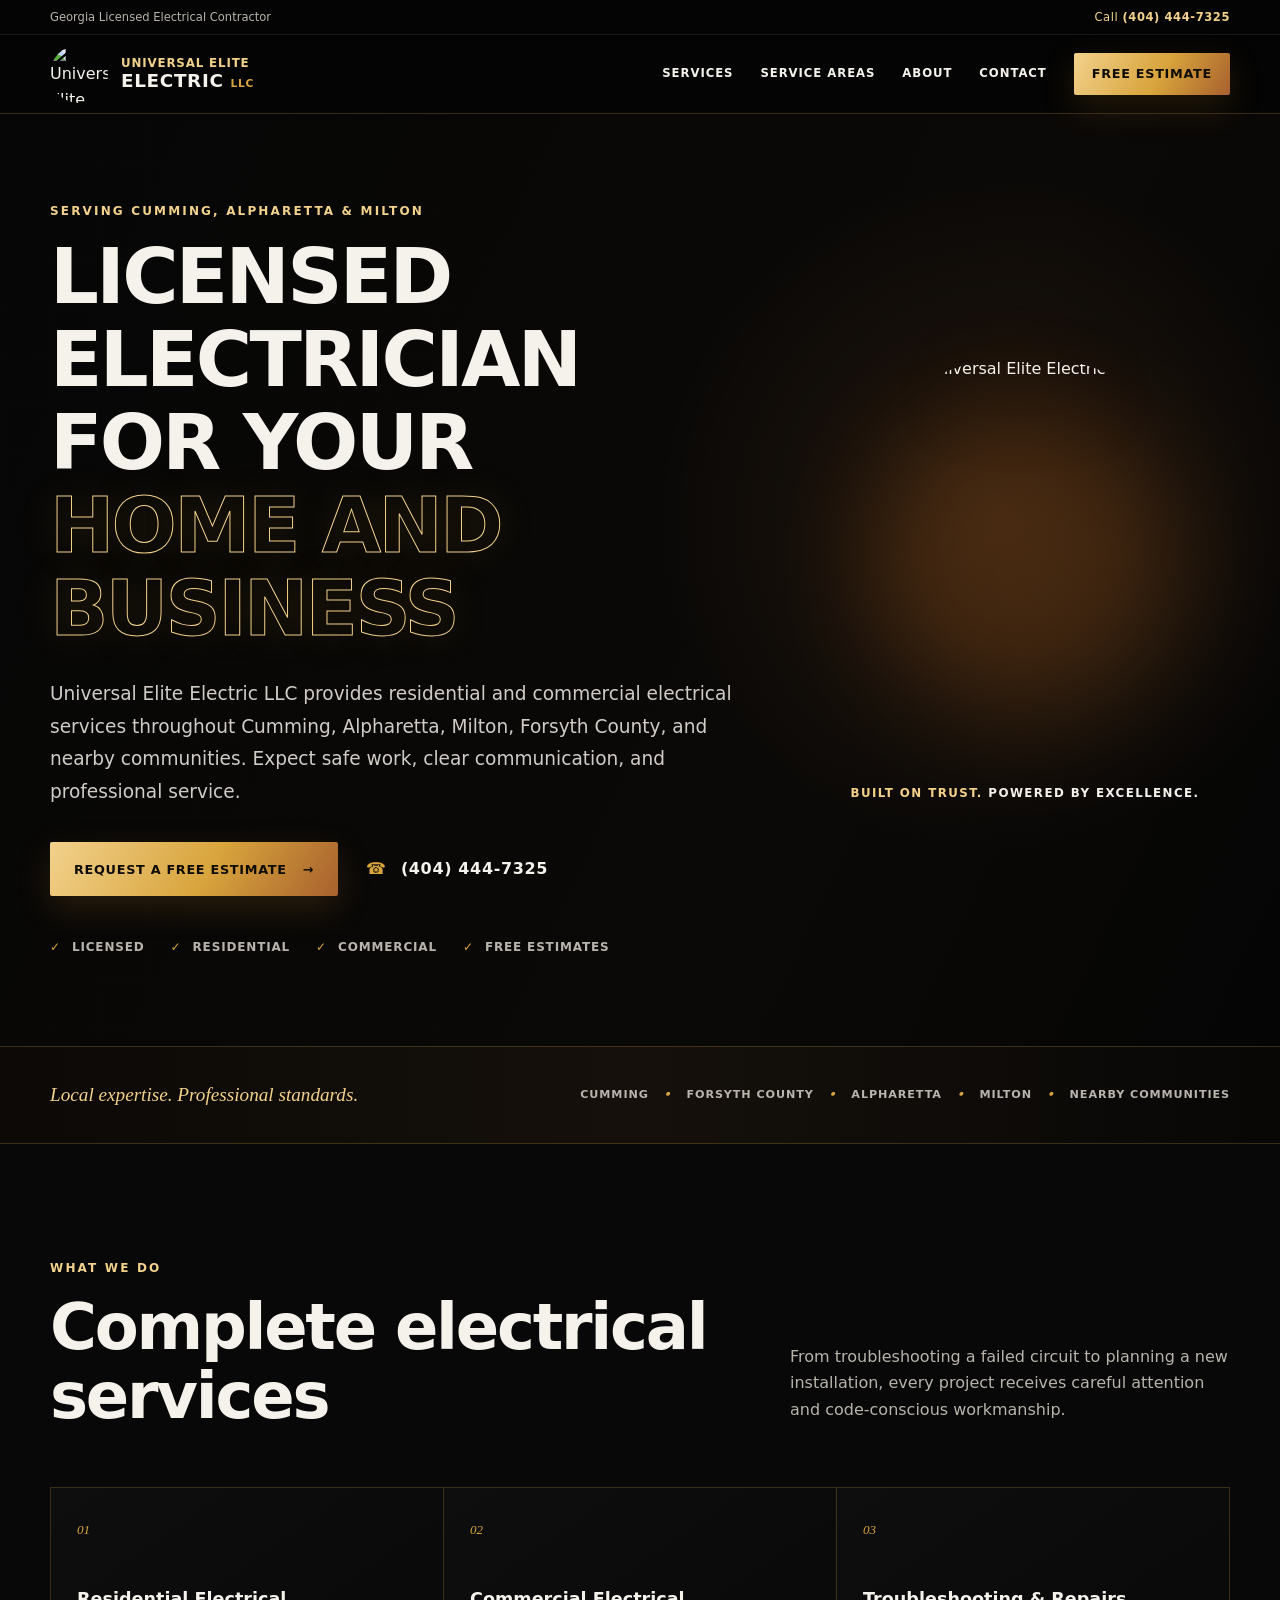
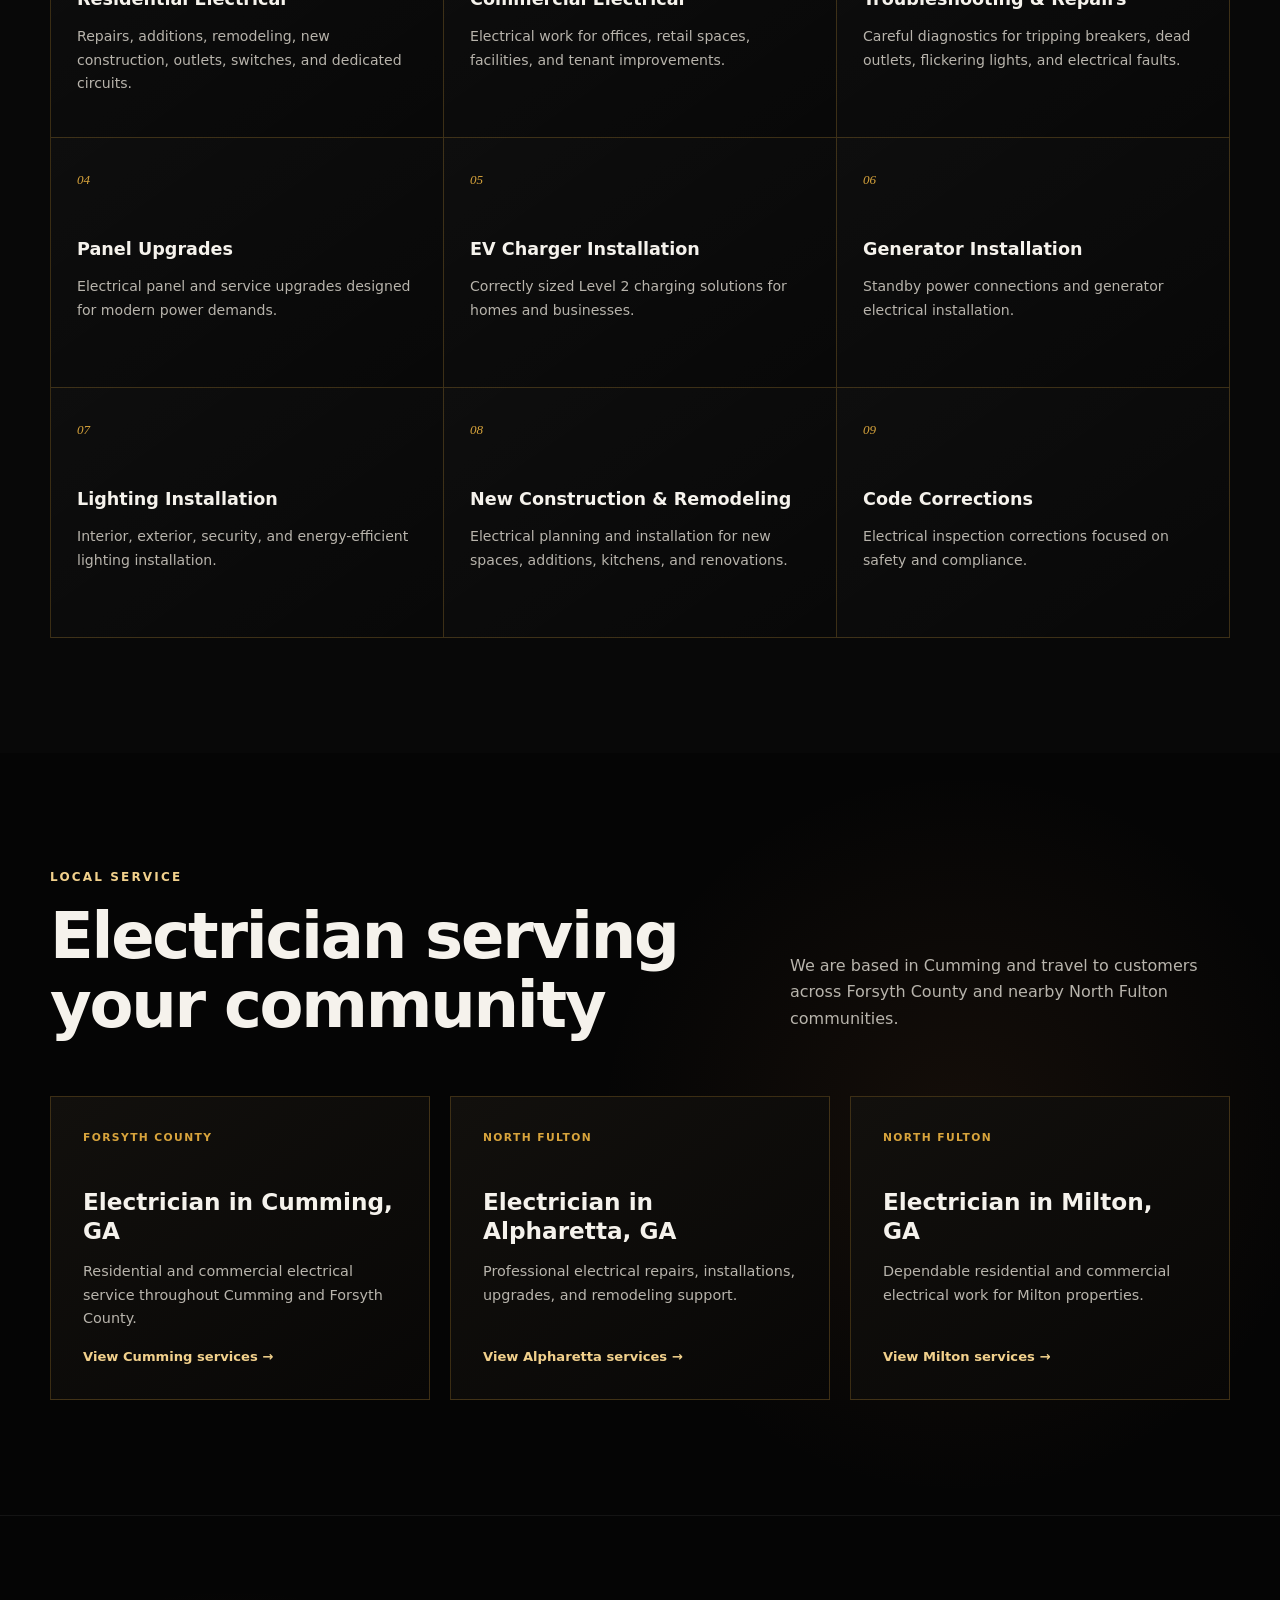
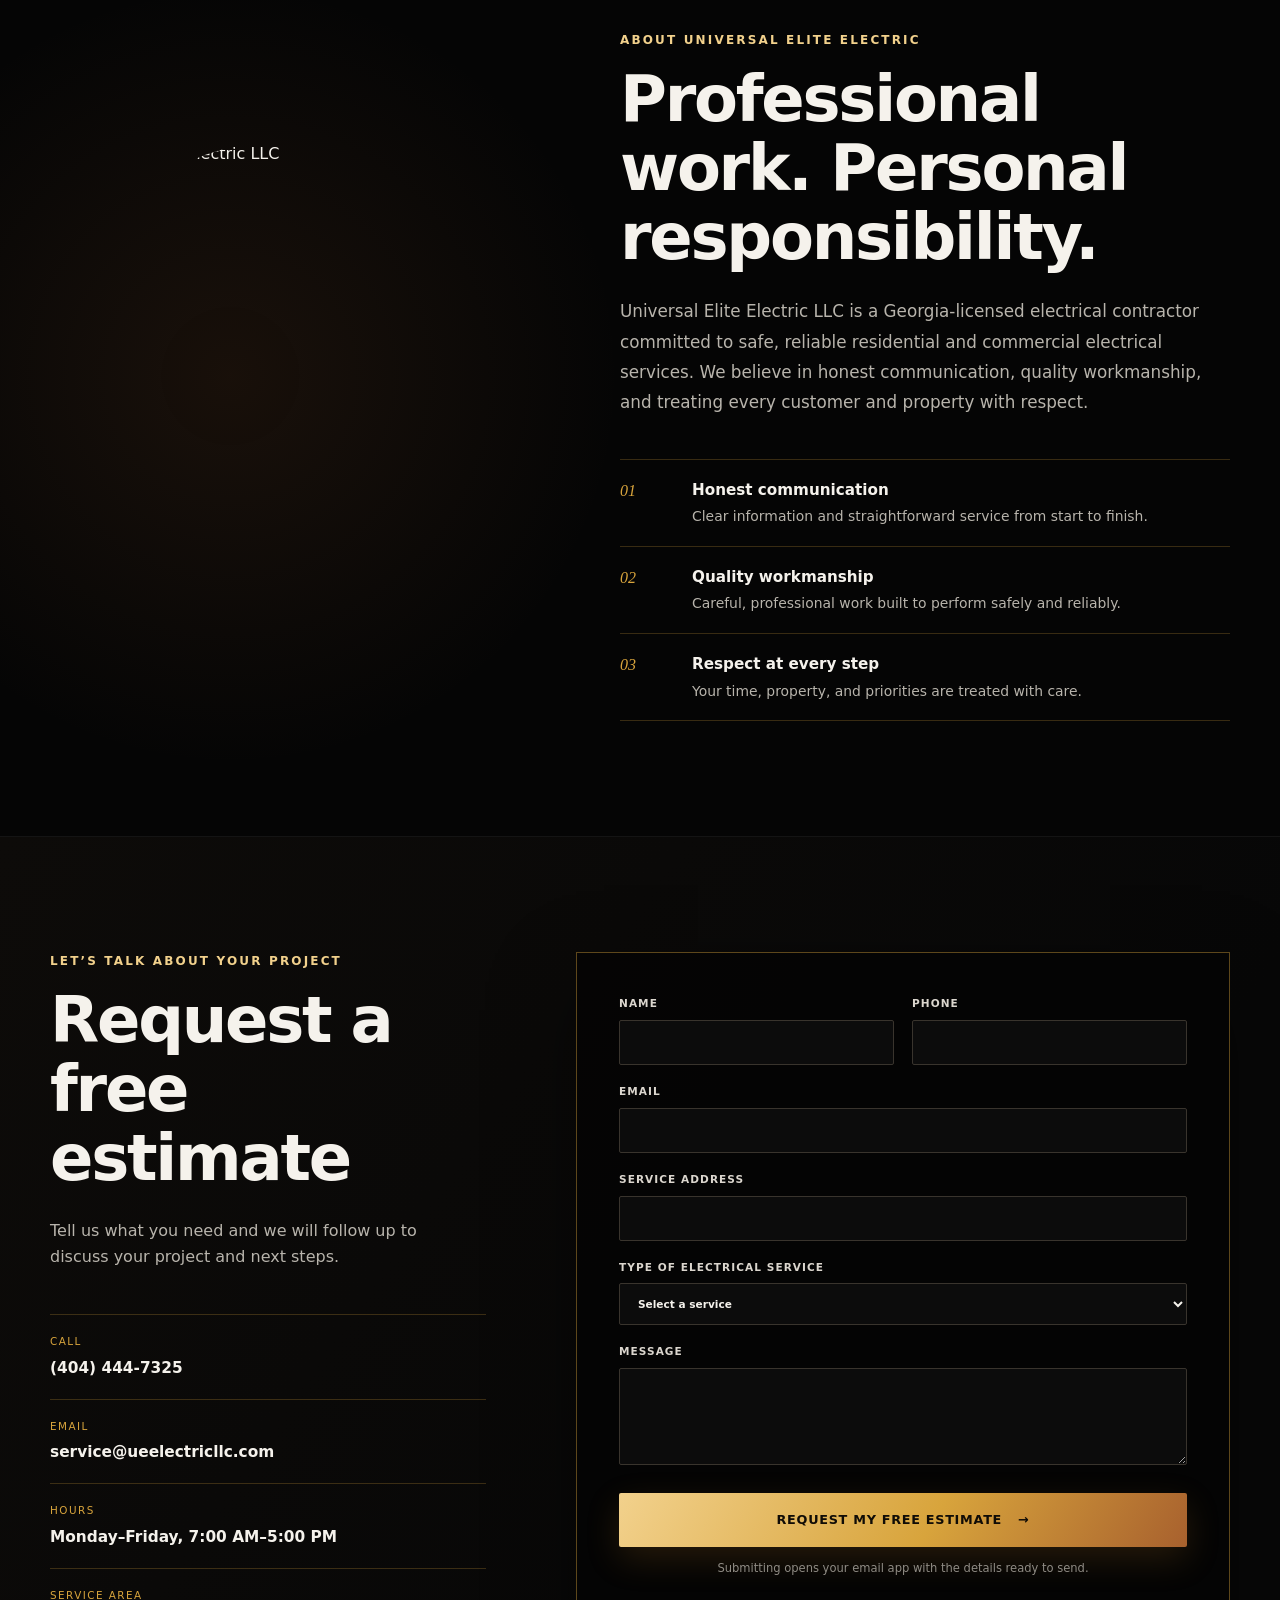
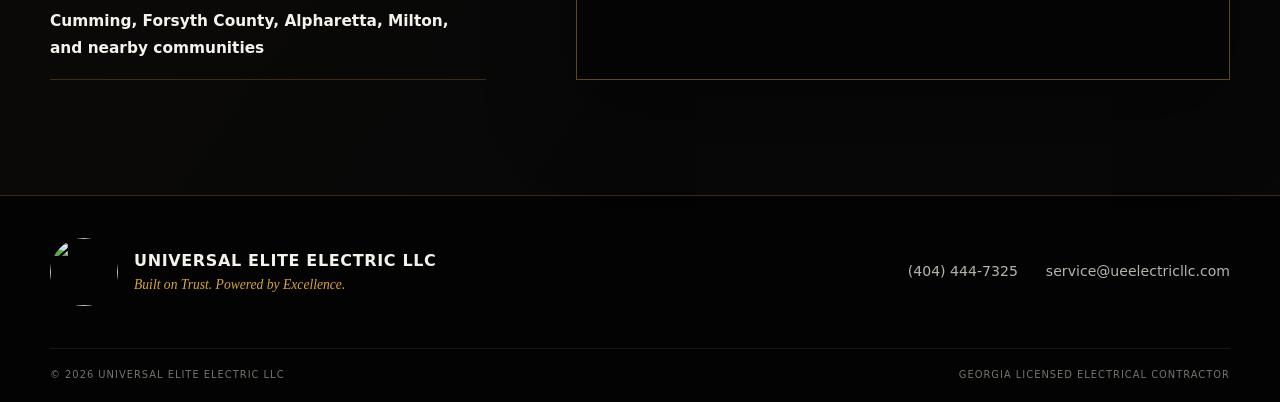
==== commit d6c52460: "Improve local search and ChatGPT discoverability" ====
--- a/index.html
+++ b/index.html
@@ -1,15 +1,155 @@
-<!DOCTYPE html><html lang="en"><head><meta charSet="utf-8"/><meta name="viewport" content="width=device-width, initial-scale=1"/><link rel="preload" as="image" href="./logo.png"/><style>@layer theme{:root,:host{--font-sans:ui-sans-serif, system-ui, sans-serif, "Apple Color Emoji", "Segoe UI Emoji", "Segoe UI Symbol", "Noto Color Emoji";--font-mono:ui-monospace, SFMono-Regular, Menlo, Monaco, Consolas, "Liberation Mono", "Courier New", monospace;--spacing:.25rem;--default-font-family:var(--font-sans);--default-mono-font-family:var(--font-mono)}}@layer base{*,:after,:before,::backdrop{box-sizing:border-box;border:0 solid;margin:0;padding:0}::file-selector-button{box-sizing:border-box;border:0 solid;margin:0;padding:0}html,:host{-webkit-text-size-adjust:100%;tab-size:4;line-height:1.5;font-family:var(--default-font-family,ui-sans-serif, system-ui, sans-serif, "Apple Color Emoji", "Segoe UI Emoji", "Segoe UI Symbol", "Noto Color Emoji");font-feature-settings:var(--default-font-feature-settings,normal);font-variation-settings:var(--default-font-variation-settings,normal);-webkit-tap-highlight-color:transparent}hr{height:0;color:inherit;border-top-width:1px}abbr:where([title]){-webkit-text-decoration:underline dotted;text-decoration:underline dotted}h1,h2,h3,h4,h5,h6{font-size:inherit;font-weight:inherit}a{color:inherit;-webkit-text-decoration:inherit;-webkit-text-decoration:inherit;-webkit-text-decoration:inherit;-webkit-text-decoration:inherit;text-decoration:inherit}b,strong{font-weight:bolder}code,kbd,samp,pre{font-family:var(--default-mono-font-family,ui-monospace, SFMono-Regular, Menlo, Monaco, Consolas, "Liberation Mono", "Courier New", monospace);font-feature-settings:var(--default-mono-font-feature-settings,normal);font-variation-settings:var(--default-mono-font-variation-settings,normal);font-size:1em}small{font-size:80%}sub,sup{vertical-align:baseline;font-size:75%;line-height:0;position:relative}sub{bottom:-.25em}sup{top:-.5em}table{text-indent:0;border-color:inherit;border-collapse:collapse}:-moz-focusring{outline:auto}progress{vertical-align:baseline}summary{display:list-item}ol,ul,menu{list-style:none}img,svg,video,canvas,audio,iframe,embed,object{vertical-align:middle;display:block}img,video{max-width:100%;height:auto}button,input,select,optgroup,textarea{font:inherit;font-feature-settings:inherit;font-variation-settings:inherit;letter-spacing:inherit;color:inherit;opacity:1;background-color:#0000;border-radius:0}::file-selector-button{font:inherit;font-feature-settings:inherit;font-variation-settings:inherit;letter-spacing:inherit;color:inherit;opacity:1;background-color:#0000;border-radius:0}:where(select:is([multiple],[size])) optgroup{font-weight:bolder}:where(select:is([multiple],[size])) optgroup option{padding-inline-start:20px}::file-selector-button{margin-inline-end:4px}::placeholder{opacity:1}@supports (not ((-webkit-appearance:-apple-pay-button))) or (contain-intrinsic-size:1px){::placeholder{color:currentColor}@supports (color:color-mix(in lab, red, red)){::placeholder{color:color-mix(in oklab, currentcolor 50%, transparent)}}}textarea{resize:vertical}::-webkit-search-decoration{-webkit-appearance:none}::-webkit-date-and-time-value{min-height:1lh;text-align:inherit}::-webkit-datetime-edit{display:inline-flex}::-webkit-datetime-edit-fields-wrapper{padding:0}::-webkit-datetime-edit{padding-block:0}::-webkit-datetime-edit-year-field{padding-block:0}::-webkit-datetime-edit-month-field{padding-block:0}::-webkit-datetime-edit-day-field{padding-block:0}::-webkit-datetime-edit-hour-field{padding-block:0}::-webkit-datetime-edit-minute-field{padding-block:0}::-webkit-datetime-edit-second-field{padding-block:0}::-webkit-datetime-edit-millisecond-field{padding-block:0}::-webkit-datetime-edit-meridiem-field{padding-block:0}::-webkit-calendar-picker-indicator{line-height:1}:-moz-ui-invalid{box-shadow:none}button,input:where([type=button],[type=reset],[type=submit]){appearance:button}::file-selector-button{appearance:button}::-webkit-inner-spin-button{height:auto}::-webkit-outer-spin-button{height:auto}[hidden]:where(:not([hidden=until-found])){display:none!important}}@layer components;@layer utilities{.sr-only{clip-path:inset(50%);white-space:nowrap;border-width:0;width:1px;height:1px;margin:-1px;padding:0;position:absolute;overflow:hidden}.relative{position:relative}.start{inset-inline-start:var(--spacing)}.contents{display:contents}.table{display:table}}:root{--black:#050505;--panel:#0c0c0c;--panel-2:#12100d;--gold:#d8a43c;--gold-light:#f2d18c;--copper:#a8612e;--white:#f5f2ec;--muted:#b8b4ac;--line:#d8a43c3d}*{box-sizing:border-box}html{scroll-behavior:smooth;scroll-padding-top:96px}body{background:var(--black);color:var(--white);margin:0;font-family:Inter,ui-sans-serif,system-ui,-apple-system,BlinkMacSystemFont,Segoe UI,sans-serif;line-height:1.6}a{color:inherit;text-decoration:none}button,input,select,textarea{font:inherit}button,a{-webkit-tap-highlight-color:transparent}img{max-width:100%;display:block}.shell{width:min(1180px,100% - 40px);margin-inline:auto}.skip-link{z-index:100;background:var(--gold);color:#080706;padding:10px 16px;font-weight:800;position:fixed;top:-80px;left:16px}.skip-link:focus{top:16px}.sr-only{clip:rect(0,0,0,0);white-space:nowrap;border:0;width:1px;height:1px;margin:-1px;padding:0;position:absolute;overflow:hidden}.eyebrow{color:var(--gold-light);text-transform:uppercase;letter-spacing:.18em;margin:0 0 14px;font-size:.75rem;font-weight:800}h1,h2,h3,p{margin-top:0}h1,h2{letter-spacing:-.035em;line-height:1.08}h2{margin-bottom:24px;font-size:clamp(2.25rem,5vw,4.35rem)}.button{background:linear-gradient(120deg,var(--gold-light),var(--gold) 55%,var(--copper));color:#100c06;letter-spacing:.055em;text-transform:uppercase;cursor:pointer;border:0;border-radius:2px;justify-content:center;align-items:center;gap:22px;min-height:54px;padding:14px 24px;font-size:.8rem;font-weight:900;transition:transform .2s,filter .2s;display:inline-flex;box-shadow:0 12px 34px #c47e282e}.button:hover{filter:brightness(1.08);transform:translateY(-2px)}.button:focus-visible,a:focus-visible,button:focus-visible,input:focus-visible,select:focus-visible,textarea:focus-visible{outline:3px solid var(--gold-light);outline-offset:3px}.button-small{min-height:42px;padding:10px 18px}.site-header{z-index:50;-webkit-backdrop-filter:blur(16px);backdrop-filter:blur(16px);border-bottom:1px solid var(--line);background:#050505ed;position:sticky;top:0}.utility-bar{color:var(--muted);border-bottom:1px solid #ffffff14;font-size:.72rem}.utility-inner{justify-content:space-between;align-items:center;gap:18px;min-height:34px;display:flex}.utility-inner a{color:var(--gold-light);letter-spacing:.05em}.nav{justify-content:space-between;align-items:center;height:78px;display:flex}.brand{align-items:center;gap:13px;display:flex}.brand img{object-fit:contain;border-radius:50%;width:58px;height:58px}.brand span{letter-spacing:.07em;flex-direction:column;font-size:.76rem;line-height:1.15;display:flex}.brand span strong{color:var(--gold-light);font-size:.74rem}.brand span b{letter-spacing:.035em;font-size:1.15rem}.brand span em{color:var(--gold);font-size:.67rem;font-style:normal}.nav-links{text-transform:uppercase;letter-spacing:.08em;align-items:center;gap:31px;font-size:.76rem;font-weight:700;display:flex}.nav-links>a:not(.button){padding:25px 0;transition:color .2s}.nav-links>a:not(.button):hover{color:var(--gold-light)}.menu-toggle{background:0 0;border:0;padding:12px;display:none}.menu-toggle>span:not(.sr-only){background:var(--gold-light);width:25px;height:2px;margin:5px 0;display:block}.hero{background:radial-gradient(circle at 78% 43%,#a8612e26,#0000 30%),linear-gradient(115deg,#060606 0%,#0b0907 65%,#050505 100%);align-items:center;min-height:690px;display:flex;position:relative;overflow:hidden}.hero:before{content:"";opacity:.26;background-image:linear-gradient(#ffffff06 1px,#0000 1px),linear-gradient(90deg,#ffffff06 1px,#0000 1px);background-size:48px 48px;position:absolute;inset:0;-webkit-mask-image:linear-gradient(90deg,#000,#0000 85%);mask-image:linear-gradient(90deg,#000,#0000 85%)}.hero:after{content:"";background:linear-gradient(transparent,var(--gold),transparent);opacity:.35;width:1px;position:absolute;top:8%;bottom:8%;left:66%;transform:rotate(15deg)}.hero-grid{z-index:1;grid-template-columns:1.35fr .65fr;align-items:center;gap:70px;padding-block:88px;display:grid;position:relative}.hero-copy h1{text-transform:uppercase;max-width:820px;margin:0 0 28px;font-size:clamp(3rem,6.6vw,6.4rem);font-weight:850}.hero-copy h1 span{color:#0000;-webkit-text-stroke:1px var(--gold-light);text-shadow:0 0 40px #d8a43c1f;display:block}.lead{color:#d0ccc5;max-width:720px;font-size:clamp(1rem,1.8vw,1.16rem);line-height:1.75}.hero-actions{flex-wrap:wrap;align-items:center;gap:28px;margin-top:34px;display:flex}.text-link{letter-spacing:.04em;font-weight:800}.text-link span{color:var(--gold);margin-right:8px}.trust-row{color:var(--muted);text-transform:uppercase;letter-spacing:.07em;flex-wrap:wrap;gap:26px;margin-top:42px;font-size:.75rem;font-weight:700;display:flex}.trust-row b{color:var(--gold);margin-right:6px}.hero-mark{text-align:center}.logo-halo{position:relative}.logo-halo:before{content:"";filter:blur(55px);opacity:.22;background:#d47726;border-radius:50%;position:absolute;inset:12%}.logo-halo img{filter:drop-shadow(0 24px 34px #000000b3);width:min(100%,410px);margin:auto;position:relative}.hero-mark p{text-transform:uppercase;letter-spacing:.12em;color:var(--gold-light);margin:18px 0 0;font-size:.74rem;font-weight:800}.hero-mark p span{color:var(--white)}.statement{border-block:1px solid var(--line);background:linear-gradient(90deg,#0c0906,#15100b,#080706)}.statement-inner{justify-content:space-between;align-items:center;gap:30px;min-height:96px;display:flex}.statement p{color:var(--gold-light);margin:0;font-family:Georgia,serif;font-size:1.2rem;font-style:italic}.statement span{color:var(--muted);text-transform:uppercase;letter-spacing:.08em;font-size:.7rem;font-weight:700}.statement i{color:var(--gold);margin:0 12px}.section{padding:120px 0}.services-section{background:#080808}.section-heading{grid-template-columns:1.2fr .8fr;align-items:end;gap:80px;margin-bottom:56px;display:grid}.section-heading h2{margin:0}.section-heading>p{color:var(--muted);max-width:520px;margin-bottom:8px}.services-grid{border-top:1px solid var(--line);border-left:1px solid var(--line);grid-template-columns:repeat(5,1fr);display:grid}.service-card{border-right:1px solid var(--line);border-bottom:1px solid var(--line);background:linear-gradient(145deg,#ffffff06,#0000);min-height:290px;padding:28px 24px;transition:background .25s,transform .25s}.service-card:hover{background:linear-gradient(145deg,#d8a43c21,#a8612e06);transform:translateY(-3px)}.service-number{color:var(--gold);font-family:Georgia,serif;font-size:.82rem;font-style:italic}.service-card h3{margin:52px 0 16px;font-size:1.05rem;line-height:1.3}.service-card p{color:var(--muted);margin:0;font-size:.84rem;line-height:1.65}.about-section{background:radial-gradient(circle at 18%,#a8612e1f,#0000 34%),#050505;border-block:1px solid #ffffff0f}.about-grid{grid-template-columns:.82fr 1.18fr;align-items:center;gap:100px;display:grid}.about-emblem{border:1px solid var(--line);background:linear-gradient(145deg,#13100d,#080706);padding:40px;position:relative}.about-emblem:before,.about-emblem:after{content:"";border-color:var(--gold);width:45px;height:45px;position:absolute}.about-emblem:before{border-top:2px solid var(--gold);border-left:2px solid var(--gold);top:-1px;left:-1px}.about-emblem:after{border-right:2px solid var(--gold);border-bottom:2px solid var(--gold);bottom:-1px;right:-1px}.about-copy>p:not(.eyebrow){color:var(--muted);max-width:700px;font-size:1.05rem;line-height:1.8}.values{border-top:1px solid var(--line);margin-top:42px}.values>div{border-bottom:1px solid var(--line);grid-template-columns:54px 1fr;gap:18px;padding:18px 0;display:grid}.values span{color:var(--gold);font-family:Georgia,serif;font-style:italic}.values p{color:var(--muted);margin:0;font-size:.87rem}.values strong{color:var(--white);margin-bottom:2px;font-size:.95rem;display:block}.contact-section{background:linear-gradient(125deg,#0d0b09,#070707 70%)}.contact-grid{grid-template-columns:.8fr 1.2fr;gap:90px;display:grid}.contact-copy>p:not(.eyebrow){color:var(--muted);max-width:430px}.contact-list{border-top:1px solid var(--line);margin-top:44px}.contact-list>a,.contact-list>div{border-bottom:1px solid var(--line);padding:18px 0;display:block}.contact-list span{color:var(--gold);text-transform:uppercase;letter-spacing:.14em;margin-bottom:4px;font-size:.65rem;display:block}.contact-list strong{font-size:.96rem;font-weight:650}.estimate-form{background:#040404b8;border:1px solid #d8a43c6b;padding:42px;box-shadow:0 30px 80px #00000059}.estimate-form label{color:#dbd6ce;text-transform:uppercase;letter-spacing:.1em;margin-bottom:18px;font-size:.66rem;font-weight:750;display:block}.estimate-form input,.estimate-form select,.estimate-form textarea{width:100%;color:var(--white);text-transform:none;letter-spacing:normal;background:#0c0c0c;border:1px solid #39342d;border-radius:2px;margin-top:7px;padding:13px 14px}.estimate-form select{appearance:auto}.estimate-form textarea{resize:vertical}.form-row{grid-template-columns:1fr 1fr;gap:18px;display:grid}.submit-button{width:100%;margin-top:4px}.form-note,.form-status{text-align:center;color:#8f8b84;margin:12px 0 0;font-size:.72rem}.form-status{color:var(--gold-light)}footer{border-top:1px solid var(--line);background:#030303}.footer-main{justify-content:space-between;align-items:center;gap:30px;padding-block:42px;display:flex}.footer-brand{align-items:center;gap:16px;display:flex}.footer-brand img{width:68px}.footer-brand strong,.footer-brand span{display:block}.footer-brand strong{text-transform:uppercase;letter-spacing:.04em}.footer-brand span{color:var(--gold);font-family:Georgia,serif;font-size:.85rem;font-style:italic}.footer-contact{color:var(--muted);gap:28px;font-size:.88rem;display:flex}.footer-contact a:hover{color:var(--gold-light)}.footer-bottom{color:#77736d;text-transform:uppercase;letter-spacing:.1em;border-top:1px solid #ffffff12;justify-content:space-between;align-items:center;gap:20px;min-height:54px;font-size:.62rem;display:flex}.mobile-call{display:none}@media (max-width:1000px){.hero-grid{grid-template-columns:1fr .55fr;gap:25px}.services-grid{grid-template-columns:repeat(2,1fr)}.about-grid,.contact-grid{gap:50px}.nav-links{gap:18px}}@media (max-width:760px){html{scroll-padding-top:78px}.shell{width:min(100% - 30px,1180px)}.utility-inner>span{display:none}.utility-inner{justify-content:center}.nav{height:68px}.brand img{width:48px;height:48px}.brand span b{font-size:.95rem}.brand span strong{font-size:.61rem}.menu-toggle{display:block}.nav-links{border-bottom:1px solid var(--line);background:#080808;flex-direction:column;align-items:stretch;gap:0;padding:14px 20px 24px;display:none;position:absolute;top:102px;left:0;right:0;box-shadow:0 24px 40px #0000008c}.nav-links.open{display:flex}.nav-links>a:not(.button){border-bottom:1px solid #ffffff12;padding:14px 8px}.nav-links .button{margin-top:14px}.hero{min-height:auto}.hero-grid{grid-template-columns:1fr;padding-block:70px 52px}.hero-copy h1{font-size:clamp(2.8rem,13vw,4.6rem)}.hero-mark{grid-row:1}.logo-halo img{width:230px}.hero-mark p{display:none}.hero-actions{flex-direction:column;align-items:stretch;gap:20px}.hero-actions .button{width:100%}.hero-actions .text-link{text-align:center}.trust-row{gap:12px 20px}.statement-inner,.section-heading,.about-grid,.contact-grid{grid-template-columns:1fr;display:grid}.statement-inner{gap:8px;padding-block:22px}.statement i{margin:0 5px}.section{padding:82px 0}.section-heading{gap:8px;margin-bottom:36px}.services-grid{grid-template-columns:1fr}.service-card{min-height:auto}.service-card h3{margin-top:30px}.about-grid{gap:48px}.about-emblem{max-width:420px;margin:auto;padding:25px}.contact-grid{gap:52px}.estimate-form{padding:24px 20px}.form-row{grid-template-columns:1fr;gap:0}.footer-main{flex-direction:column;align-items:flex-start}.footer-contact{flex-direction:column;gap:8px}.footer-bottom{flex-direction:column;justify-content:center;align-items:flex-start;padding-block:16px}body{padding-bottom:56px}.mobile-call{z-index:60;background:linear-gradient(110deg,var(--gold-light),var(--gold),var(--copper));color:#0b0804;text-transform:uppercase;letter-spacing:.08em;justify-content:center;align-items:center;gap:9px;height:56px;font-weight:900;display:flex;position:fixed;bottom:0;left:0;right:0;box-shadow:0 -6px 28px #00000080}}@media (prefers-reduced-motion:reduce){html{scroll-behavior:auto}*,:before,:after{transition:none!important}}
-</style><title>Universal Elite Electric LLC | Electrical Contractor in North Georgia</title><meta name="description" content="Georgia-licensed residential and commercial electrical contractor serving Cumming, Forsyth County, and nearby North Georgia communities."/><meta name="robots" content="index,follow,max-image-preview:large,max-snippet:-1,max-video-preview:-1"/><meta name="googlebot" content="index,follow,max-image-preview:large,max-snippet:-1,max-video-preview:-1"/><link rel="canonical" href="https://ueelectricllc.com/"/><link rel="alternate" hreflang="en-US" href="https://ueelectricllc.com/"/><meta name="theme-color" content="#050505"/><meta property="og:site_name" content="Universal Elite Electric LLC"/><meta property="og:title" content="Universal Elite Electric LLC | Electrical Contractor in North Georgia"/><meta property="og:description" content="Georgia-licensed residential and commercial electrical contractor serving Cumming, Forsyth County, and nearby North Georgia communities."/><meta property="og:type" content="website"/><meta property="og:locale" content="en_US"/><meta property="og:url" content="https://ueelectricllc.com/"/><meta property="og:image" content="https://ueelectricllc.com/logo.png"/><meta property="og:image:alt" content="Universal Elite Electric LLC logo"/><meta name="twitter:card" content="summary"/><meta name="twitter:title" content="Universal Elite Electric LLC | Electrical Contractor in North Georgia"/><meta name="twitter:description" content="Georgia-licensed residential and commercial electrical contractor serving Cumming, Forsyth County, and nearby North Georgia communities."/><meta name="twitter:image" content="https://ueelectricllc.com/logo.png"/><meta name="twitter:image:alt" content="Universal Elite Electric LLC logo"/><link rel="shortcut icon" href="/logo.png"/><link rel="icon" href="/logo.png"/><script type="application/ld+json">{"@context":"https://schema.org","@type":"Electrician","@id":"https://ueelectricllc.com/#business","name":"Universal Elite Electric LLC","url":"https://ueelectricllc.com/","logo":"https://ueelectricllc.com/logo.png","image":"https://ueelectricllc.com/logo.png","description":"Georgia-licensed electrical contractor providing residential and commercial electrical services in Cumming, Forsyth County, and surrounding North Georgia communities.","email":"service@ueelectricllc.com","telephone":"+1-404-444-7325","slogan":"Built on Trust. Powered by Excellence.","areaServed":[{"@type":"City","name":"Cumming","containedInPlace":{"@type":"State","name":"Georgia"}},{"@type":"AdministrativeArea","name":"Forsyth County, Georgia"},{"@type":"City","name":"Alpharetta, Georgia"},{"@type":"City","name":"Johns Creek, Georgia"},{"@type":"City","name":"Suwanee, Georgia"},{"@type":"City","name":"Sugar Hill, Georgia"},{"@type":"City","name":"Dawsonville, Georgia"},{"@type":"City","name":"Milton, Georgia"},{"@type":"City","name":"Canton, Georgia"},{"@type":"City","name":"Ball Ground, Georgia"}],"knowsAbout":["Residential electrical services","Commercial electrical services","Electrical repairs and troubleshooting","Electrical panel installation and upgrades","EV charger installation","Generator installation","Lighting installation","Surge protection","Electrical code corrections and inspections"]}</script><style>
-.brand img,.logo-halo img,.about-emblem img,.footer-brand img{aspect-ratio:1!important;object-fit:cover!important;border-radius:50%!important}
-.about-emblem{width:min(100%,470px)!important;margin-inline:auto!important;padding:0!important;border:0!important;background:none!important}
-.about-emblem:before,.about-emblem:after{display:none!important}
-@media(max-width:760px){.about-emblem{max-width:360px!important}}
-.statement span{max-width:820px;text-align:right;line-height:1.9}
-@media(max-width:760px){.statement span{text-align:left}}
-</style></head><body><main><a class="skip-link" href="#content">Skip to content</a><header class="site-header"><div class="utility-bar"><div class="shell utility-inner"><span>Georgia Licensed Electrical Contractor</span><a href="tel:4044447325" aria-label="Call Universal Elite Electric at (404) 444-7325">Call <strong>(404) 444-7325</strong></a></div></div><nav class="shell nav" aria-label="Main navigation"><a class="brand" href="#home" aria-label="Universal Elite Electric home"><img src="./logo.png" alt="Universal Elite Electric LLC logo"/><span><strong>UNIVERSAL ELITE</strong><b>ELECTRIC <em>LLC</em></b></span></a><button class="menu-toggle" aria-expanded="false" aria-controls="main-menu"><span></span><span></span><span></span><span class="sr-only">Menu</span></button><div id="main-menu" class="nav-links "><a href="#home">Home</a><a href="#services">Services</a><a href="#about">About</a><a href="#contact">Contact</a><a class="button button-small" href="#estimate">Free Estimate</a></div></nav></header><div id="content"><section id="home" class="hero"><div class="hero-glow" aria-hidden="true"></div><div class="shell hero-grid"><div class="hero-copy"><p class="eyebrow">Serving Cumming &amp; Forsyth County</p><h1>Reliable Electrical Solutions for Your <span>Home and Business</span></h1><p class="lead">Universal Elite Electric LLC provides professional residential and commercial electrical services throughout Cumming, Forsyth County, and surrounding North Georgia communities. We are committed to safe, dependable work and excellent customer service.</p><div class="hero-actions"><a class="button" href="#estimate">Request a Free Estimate <span aria-hidden="true">→</span></a><a class="text-link" href="tel:4044447325"><span aria-hidden="true">☎</span> (404) 444-7325</a></div><div class="trust-row" aria-label="Our service commitments"><span><b>✓</b> Licensed</span><span><b>✓</b> Safety first</span><span><b>✓</b> Quality workmanship</span></div></div><div class="hero-mark"><div class="logo-halo"><img src="./logo.png" alt=""/></div><p>Built on Trust. <span>Powered by Excellence.</span></p></div></div></section><section class="statement" aria-label="Service area"><div class="shell statement-inner"><p>Local expertise. Professional standards.</p><span>Cumming <i>•</i> Forsyth County <i>•</i> Alpharetta <i>•</i> Johns Creek <i>•</i> Suwanee <i>•</i> Sugar Hill <i>•</i> Dawsonville <i>•</i> Milton <i>•</i> Canton <i>•</i> Ball Ground</span></div></section><section id="services" class="section services-section"><div class="shell"><div class="section-heading"><div><p class="eyebrow">What we do</p><h2>Complete electrical services</h2></div><p>From a single repair to a complex installation, every job receives careful planning, clear communication, and professional workmanship.</p></div><div class="services-grid"><article class="service-card"><span class="service-number">01</span><h3>Residential Electrical Services</h3><p>Safe, code-compliant solutions for repairs, additions, remodels, and new homes.</p></article><article class="service-card"><span class="service-number">02</span><h3>Commercial Electrical Services</h3><p>Dependable electrical work for offices, retail spaces, facilities, and tenant improvements.</p></article><article class="service-card"><span class="service-number">03</span><h3>Repairs &amp; Troubleshooting</h3><p>Careful diagnostics and lasting repairs for outlets, circuits, lighting, and electrical faults.</p></article><article class="service-card"><span class="service-number">04</span><h3>Panel Installation &amp; Upgrades</h3><p>Modern panels and service upgrades designed for today’s electrical demands.</p></article><article class="service-card"><span class="service-number">05</span><h3>EV Charger Installation</h3><p>Convenient, correctly sized Level 2 charging solutions for homes and businesses.</p></article><article class="service-card"><span class="service-number">06</span><h3>Generator Installation</h3><p>Reliable standby power solutions to help keep essential systems running.</p></article><article class="service-card"><span class="service-number">07</span><h3>Lighting Installation</h3><p>Interior, exterior, security, and energy-efficient lighting installed with precision.</p></article><article class="service-card"><span class="service-number">08</span><h3>Surge Protection</h3><p>Whole-property protection that helps defend sensitive electronics and equipment.</p></article><article class="service-card"><span class="service-number">09</span><h3>Code Corrections &amp; Inspections</h3><p>Thorough electrical inspections and corrections that put safety and compliance first.</p></article></div></div></section><section id="about" class="section about-section"><div class="shell about-grid"><div class="about-emblem"><img src="./logo.png" alt="Universal Elite Electric LLC — licensed and insured"/></div><div class="about-copy"><p class="eyebrow">About Universal Elite Electric</p><h2>Professional work. Personal responsibility.</h2><p>Universal Elite Electric LLC is a Georgia-licensed electrical contractor committed to providing safe, reliable, and professional electrical services. We believe in honest communication, quality workmanship, and treating every customer and property with respect.</p><div class="values"><div><span>01</span><p><strong>Honest communication</strong>Clear information and straightforward service from start to finish.</p></div><div><span>02</span><p><strong>Quality workmanship</strong>Careful, professional work built to perform safely and reliably.</p></div><div><span>03</span><p><strong>Respect at every step</strong>Your time, property, and priorities are treated with care.</p></div></div></div></div></section><section id="contact" class="section contact-section"><div class="shell contact-grid"><div class="contact-copy"><p class="eyebrow">Let’s talk about your project</p><h2>Request a free estimate</h2><p>Tell us what you need and we’ll follow up to discuss your project and next steps.</p><div class="contact-list"><a href="tel:4044447325"><span>Call</span><strong>(404) 444-7325</strong></a><a href="mailto:service@ueelectricllc.com"><span>Email</span><strong>service@ueelectricllc.com</strong></a><div><span>Service area</span><strong>Cumming, Forsyth County, Alpharetta, Johns Creek, Suwanee, Sugar Hill, Dawsonville, Milton, Canton, and Ball Ground</strong></div></div></div><form id="estimate" class="estimate-form"><div class="form-row"><label>Name<input type="text" autoComplete="name" required="" name="name"/></label><label>Phone<input type="tel" autoComplete="tel" required="" name="phone"/></label></div><label>Email<input type="email" autoComplete="email" required="" name="email"/></label><label>Service address<input type="text" autoComplete="street-address" required="" name="address"/></label><label>Type of electrical service<select name="service" required=""><option value="" disabled="" selected="">Select a service</option><option>Residential Electrical Services</option><option>Commercial Electrical Services</option><option>Repairs &amp; Troubleshooting</option><option>Panel Installation &amp; Upgrades</option><option>EV Charger Installation</option><option>Generator Installation</option><option>Lighting Installation</option><option>Surge Protection</option><option>Code Corrections &amp; Inspections</option><option>Other electrical service</option></select></label><label>Message<textarea name="message" rows="4" required=""></textarea></label><button class="button submit-button" type="submit">Request My Free Estimate <span aria-hidden="true">→</span></button><p class="form-note">Submitting opens your email app with the details ready to send.</p></form></div></section></div><footer><div class="shell footer-main"><div class="footer-brand"><img src="./logo.png" alt=""/><div><strong>Universal Elite Electric LLC</strong><span>Built on Trust. Powered by Excellence.</span></div></div><div class="footer-contact"><a href="tel:4044447325">(404) 444-7325</a><a href="mailto:service@ueelectricllc.com">service@ueelectricllc.com</a></div></div><div class="shell footer-bottom"><span>© 2026 Universal Elite Electric LLC</span><span>Georgia Licensed Electrical Contractor</span></div></footer><a class="mobile-call" href="tel:4044447325" aria-label="Call Universal Elite Electric"><span>☎</span> Call Now</a></main><script>
-const menuButton=document.querySelector('.menu-toggle');
-const menu=document.querySelector('#main-menu');
-menuButton?.addEventListener('click',()=>{const open=menu.classList.toggle('open');menuButton.setAttribute('aria-expanded',String(open));});
-menu?.querySelectorAll('a').forEach(a=>a.addEventListener('click',()=>{menu.classList.remove('open');menuButton?.setAttribute('aria-expanded','false');}));
-document.querySelector('#estimate')?.addEventListener('submit',event=>{event.preventDefault();const data=new FormData(event.currentTarget);const subject=encodeURIComponent('Free estimate request — '+data.get('name'));const body=encodeURIComponent('Name: '+data.get('name')+'\nPhone: '+data.get('phone')+'\nEmail: '+data.get('email')+'\nService address: '+data.get('address')+'\nService: '+data.get('service')+'\n\nMessage:\n'+data.get('message'));window.location.href='mailto:service@ueelectricllc.com?subject='+subject+'&body='+body;});
-</script></body></html>
+<!doctype html>
+<html lang="en-US">
+<head>
+  <meta charset="utf-8">
+  <meta name="viewport" content="width=device-width, initial-scale=1">
+  <title>Electrician in Cumming, Alpharetta &amp; Milton, GA | Universal Elite Electric</title>
+  <meta name="description" content="Licensed residential and commercial electrician serving Cumming, Alpharetta, Milton, and Forsyth County, GA. Request a free electrical estimate.">
+  <meta name="robots" content="index,follow,max-image-preview:large,max-snippet:-1,max-video-preview:-1">
+  <meta name="googlebot" content="index,follow,max-image-preview:large,max-snippet:-1,max-video-preview:-1">
+  <link rel="canonical" href="https://ueelectricllc.com/">
+  <link rel="alternate" hreflang="en-US" href="https://ueelectricllc.com/">
+  <link rel="preload" as="image" href="/logo.png">
+  <link rel="icon" href="/logo.png">
+  <link rel="stylesheet" href="/site.css">
+  <link rel="stylesheet" href="/home.css">
+  <meta name="theme-color" content="#050505">
+  <meta property="og:site_name" content="Universal Elite Electric LLC">
+  <meta property="og:title" content="Electrician in Cumming, Alpharetta &amp; Milton, GA | Universal Elite Electric">
+  <meta property="og:description" content="Licensed residential and commercial electrician serving Cumming, Alpharetta, Milton, and Forsyth County, GA.">
+  <meta property="og:type" content="website">
+  <meta property="og:locale" content="en_US">
+  <meta property="og:url" content="https://ueelectricllc.com/">
+  <meta property="og:image" content="https://ueelectricllc.com/logo.png">
+  <meta property="og:image:alt" content="Universal Elite Electric LLC logo">
+  <meta name="twitter:card" content="summary">
+  <meta name="twitter:title" content="Electrician in Cumming, Alpharetta &amp; Milton, GA | Universal Elite Electric">
+  <meta name="twitter:description" content="Licensed residential and commercial electrician serving Cumming, Alpharetta, Milton, and Forsyth County, GA.">
+  <meta name="twitter:image" content="https://ueelectricllc.com/logo.png">
+  <script type="application/ld+json">
+  {
+    "@context": "https://schema.org",
+    "@type": "Electrician",
+    "@id": "https://ueelectricllc.com/#business",
+    "name": "Universal Elite Electric LLC",
+    "url": "https://ueelectricllc.com/",
+    "logo": "https://ueelectricllc.com/logo.png",
+    "image": "https://ueelectricllc.com/logo.png",
+    "description": "Georgia-licensed residential and commercial electrician serving Cumming, Alpharetta, Milton, Forsyth County, and nearby North Georgia communities.",
+    "email": "service@ueelectricllc.com",
+    "telephone": "+1-404-444-7325",
+    "priceRange": "$$",
+    "slogan": "Built on Trust. Powered by Excellence.",
+    "openingHoursSpecification": [{"@type":"OpeningHoursSpecification","dayOfWeek":["Monday","Tuesday","Wednesday","Thursday","Friday"],"opens":"07:00","closes":"17:00"}],
+    "areaServed": [
+      {"@type":"City","name":"Cumming, Georgia"},
+      {"@type":"AdministrativeArea","name":"Forsyth County, Georgia"},
+      {"@type":"City","name":"Alpharetta, Georgia"},
+      {"@type":"City","name":"Milton, Georgia"},
+      {"@type":"City","name":"Johns Creek, Georgia"},
+      {"@type":"City","name":"Suwanee, Georgia"},
+      {"@type":"City","name":"Sugar Hill, Georgia"},
+      {"@type":"City","name":"Dawsonville, Georgia"}
+    ],
+    "sameAs": [
+      "https://www.facebook.com/profile.php?id=61593719913781",
+      "https://nextdoor.com/page/universal-elite-electric-llc-cumming-ga/"
+    ],
+    "hasOfferCatalog": {
+      "@type":"OfferCatalog",
+      "name":"Electrical Services",
+      "itemListElement":[
+        {"@type":"Offer","itemOffered":{"@type":"Service","name":"Residential electrical services"}},
+        {"@type":"Offer","itemOffered":{"@type":"Service","name":"Commercial electrical services"}},
+        {"@type":"Offer","itemOffered":{"@type":"Service","name":"Electrical troubleshooting and repairs"}},
+        {"@type":"Offer","itemOffered":{"@type":"Service","name":"Electrical panel upgrades"}},
+        {"@type":"Offer","itemOffered":{"@type":"Service","name":"EV charger installation"}},
+        {"@type":"Offer","itemOffered":{"@type":"Service","name":"Generator installation"}},
+        {"@type":"Offer","itemOffered":{"@type":"Service","name":"New construction and remodeling electrical work"}}
+      ]
+    }
+  }
+  </script>
+</head>
+<body>
+  <a class="skip-link" href="#content">Skip to content</a>
+  <header class="site-header">
+    <div class="utility-bar"><div class="shell utility-inner"><span>Georgia Licensed Electrical Contractor</span><a href="tel:4044447325">Call <strong>(404) 444-7325</strong></a></div></div>
+    <nav class="shell nav" aria-label="Main navigation">
+      <a class="brand" href="/" aria-label="Universal Elite Electric home"><img src="/logo.png" alt="Universal Elite Electric LLC logo" width="58" height="58"><span><strong>UNIVERSAL ELITE</strong><b>ELECTRIC <em>LLC</em></b></span></a>
+      <button class="menu-toggle" aria-expanded="false" aria-controls="main-menu"><i></i><i></i><i></i><span class="sr-only">Menu</span></button>
+      <div id="main-menu" class="nav-links"><a href="#services">Services</a><a href="#areas">Service Areas</a><a href="#about">About</a><a href="#contact">Contact</a><a class="button button-small" href="#estimate">Free Estimate</a></div>
+    </nav>
+  </header>
+
+  <main id="content">
+    <section class="hero">
+      <div class="shell hero-grid">
+        <div class="hero-copy">
+          <p class="eyebrow">Serving Cumming, Alpharetta &amp; Milton</p>
+          <h1>Licensed electrician for your <span>home and business</span></h1>
+          <p class="lead">Universal Elite Electric LLC provides residential and commercial electrical services throughout Cumming, Alpharetta, Milton, Forsyth County, and nearby communities. Expect safe work, clear communication, and professional service.</p>
+          <div class="hero-actions"><a class="button" href="#estimate">Request a Free Estimate <span aria-hidden="true">→</span></a><a class="text-link" href="tel:4044447325"><span aria-hidden="true">☎</span> (404) 444-7325</a></div>
+          <div class="trust-row" aria-label="Service commitments"><span><b>✓</b> Licensed</span><span><b>✓</b> Residential</span><span><b>✓</b> Commercial</span><span><b>✓</b> Free estimates</span></div>
+        </div>
+        <div class="hero-mark"><div class="logo-halo"><img src="/logo.png" alt="Universal Elite Electric LLC" width="410" height="410"></div><p>Built on Trust. <span>Powered by Excellence.</span></p></div>
+      </div>
+    </section>
+
+    <section class="statement" aria-label="Primary service area"><div class="shell statement-inner"><p>Local expertise. Professional standards.</p><span>Cumming <i>•</i> Forsyth County <i>•</i> Alpharetta <i>•</i> Milton <i>•</i> Nearby communities</span></div></section>
+
+    <section id="services" class="section services-section">
+      <div class="shell">
+        <div class="section-heading"><div><p class="eyebrow">What we do</p><h2>Complete electrical services</h2></div><p>From troubleshooting a failed circuit to planning a new installation, every project receives careful attention and code-conscious workmanship.</p></div>
+        <div class="services-grid">
+          <article class="service-card"><span>01</span><h3>Residential Electrical</h3><p>Repairs, additions, remodeling, new construction, outlets, switches, and dedicated circuits.</p></article>
+          <article class="service-card"><span>02</span><h3>Commercial Electrical</h3><p>Electrical work for offices, retail spaces, facilities, and tenant improvements.</p></article>
+          <article class="service-card"><span>03</span><h3>Troubleshooting &amp; Repairs</h3><p>Careful diagnostics for tripping breakers, dead outlets, flickering lights, and electrical faults.</p></article>
+          <article class="service-card"><span>04</span><h3>Panel Upgrades</h3><p>Electrical panel and service upgrades designed for modern power demands.</p></article>
+          <article class="service-card"><span>05</span><h3>EV Charger Installation</h3><p>Correctly sized Level 2 charging solutions for homes and businesses.</p></article>
+          <article class="service-card"><span>06</span><h3>Generator Installation</h3><p>Standby power connections and generator electrical installation.</p></article>
+          <article class="service-card"><span>07</span><h3>Lighting Installation</h3><p>Interior, exterior, security, and energy-efficient lighting installation.</p></article>
+          <article class="service-card"><span>08</span><h3>New Construction &amp; Remodeling</h3><p>Electrical planning and installation for new spaces, additions, kitchens, and renovations.</p></article>
+          <article class="service-card"><span>09</span><h3>Code Corrections</h3><p>Electrical inspection corrections focused on safety and compliance.</p></article>
+        </div>
+      </div>
+    </section>
+
+    <section id="areas" class="section areas-section">
+      <div class="shell">
+        <div class="section-heading"><div><p class="eyebrow">Local service</p><h2>Electrician serving your community</h2></div><p>We are based in Cumming and travel to customers across Forsyth County and nearby North Fulton communities.</p></div>
+        <div class="area-grid">
+          <a class="area-card" href="/electrician-cumming-ga.html"><span>Forsyth County</span><h3>Electrician in Cumming, GA</h3><p>Residential and commercial electrical service throughout Cumming and Forsyth County.</p><b>View Cumming services →</b></a>
+          <a class="area-card" href="/electrician-alpharetta-ga.html"><span>North Fulton</span><h3>Electrician in Alpharetta, GA</h3><p>Professional electrical repairs, installations, upgrades, and remodeling support.</p><b>View Alpharetta services →</b></a>
+          <a class="area-card" href="/electrician-milton-ga.html"><span>North Fulton</span><h3>Electrician in Milton, GA</h3><p>Dependable residential and commercial electrical work for Milton properties.</p><b>View Milton services →</b></a>
+        </div>
+      </div>
+    </section>
+
+    <section id="about" class="section about-section">
+      <div class="shell about-grid">
+        <div class="about-emblem"><img src="/logo.png" alt="Universal Elite Electric LLC" width="470" height="470"></div>
+        <div class="about-copy"><p class="eyebrow">About Universal Elite Electric</p><h2>Professional work. Personal responsibility.</h2><p>Universal Elite Electric LLC is a Georgia-licensed electrical contractor committed to safe, reliable residential and commercial electrical services. We believe in honest communication, quality workmanship, and treating every customer and property with respect.</p><div class="values"><div><span>01</span><p><strong>Honest communication</strong>Clear information and straightforward service from start to finish.</p></div><div><span>02</span><p><strong>Quality workmanship</strong>Careful, professional work built to perform safely and reliably.</p></div><div><span>03</span><p><strong>Respect at every step</strong>Your time, property, and priorities are treated with care.</p></div></div></div>
+      </div>
+    </section>
+
+    <section id="contact" class="section contact-section">
+      <div class="shell contact-grid">
+        <div class="contact-copy"><p class="eyebrow">Let’s talk about your project</p><h2>Request a free estimate</h2><p>Tell us what you need and we will follow up to discuss your project and next steps.</p><div class="contact-list"><a href="tel:4044447325"><span>Call</span><strong>(404) 444-7325</strong></a><a href="mailto:service@ueelectricllc.com"><span>Email</span><strong>service@ueelectricllc.com</strong></a><div><span>Hours</span><strong>Monday–Friday, 7:00 AM–5:00 PM</strong></div><div><span>Service area</span><strong>Cumming, Forsyth County, Alpharetta, Milton, and nearby communities</strong></div></div></div>
+        <form id="estimate" class="estimate-form">
+          <div class="form-row"><label>Name<input type="text" autocomplete="name" required name="name"></label><label>Phone<input type="tel" autocomplete="tel" required name="phone"></label></div>
+          <label>Email<input type="email" autocomplete="email" required name="email"></label>
+          <label>Service address<input type="text" autocomplete="street-address" required name="address"></label>
+          <label>Type of electrical service<select name="service" required><option value="" disabled selected>Select a service</option><option>Residential Electrical Services</option><option>Commercial Electrical Services</option><option>Troubleshooting &amp; Repairs</option><option>Panel Installation &amp; Upgrades</option><option>EV Charger Installation</option><option>Generator Installation</option><option>Lighting Installation</option><option>New Construction &amp; Remodeling</option><option>Code Corrections</option><option>Other electrical service</option></select></label>
+          <label>Message<textarea name="message" rows="4" required></textarea></label>
+          <button class="button submit-button" type="submit">Request My Free Estimate <span aria-hidden="true">→</span></button><p class="form-note">Submitting opens your email app with the details ready to send.</p>
+        </form>
+      </div>
+    </section>
+  </main>
+
+  <footer><div class="shell footer-main"><div class="footer-brand"><img src="/logo.png" alt="" width="68" height="68"><div><strong>Universal Elite Electric LLC</strong><span>Built on Trust. Powered by Excellence.</span></div></div><div class="footer-contact"><a href="tel:4044447325">(404) 444-7325</a><a href="mailto:service@ueelectricllc.com">service@ueelectricllc.com</a></div></div><div class="shell footer-bottom"><span>© 2026 Universal Elite Electric LLC</span><span>Georgia Licensed Electrical Contractor</span></div></footer>
+  <a class="mobile-call" href="tel:4044447325"><span aria-hidden="true">☎</span> Call Now</a>
+  <script src="/site.js"></script>
+</body>
+</html>
--- a/site.css
+++ b/site.css
@@ -0,0 +1 @@
+:root{--black:#050505;--panel:#0c0c0c;--gold:#d8a43c;--gold-light:#f2d18c;--copper:#a8612e;--white:#f5f2ec;--muted:#b8b4ac;--line:#d8a43c3d}*{box-sizing:border-box}html{scroll-behavior:smooth;scroll-padding-top:110px}body{background:var(--black);color:var(--white);margin:0;font-family:Inter,ui-sans-serif,system-ui,-apple-system,BlinkMacSystemFont,"Segoe UI",sans-serif;line-height:1.65}a{color:inherit;text-decoration:none}button,input,select,textarea{font:inherit}img{max-width:100%;display:block}.shell{width:min(1180px,100% - 40px);margin-inline:auto}.skip-link{position:fixed;top:-80px;left:16px;z-index:100;background:var(--gold);color:#080706;padding:10px 16px;font-weight:800}.skip-link:focus{top:16px}.sr-only{clip:rect(0,0,0,0);white-space:nowrap;border:0;width:1px;height:1px;margin:-1px;padding:0;position:absolute;overflow:hidden}.eyebrow{color:var(--gold-light);text-transform:uppercase;letter-spacing:.18em;margin:0 0 14px;font-size:.75rem;font-weight:800}h1,h2,h3,p{margin-top:0}h1,h2{letter-spacing:-.035em;line-height:1.08}h2{margin-bottom:24px;font-size:clamp(2.25rem,5vw,4.35rem)}.button{background:linear-gradient(120deg,var(--gold-light),var(--gold) 55%,var(--copper));color:#100c06;letter-spacing:.055em;text-transform:uppercase;cursor:pointer;border:0;border-radius:2px;display:inline-flex;justify-content:center;align-items:center;gap:16px;min-height:54px;padding:14px 24px;font-size:.8rem;font-weight:900;transition:.2s;box-shadow:0 12px 34px #c47e282e}.button:hover{filter:brightness(1.08);transform:translateY(-2px)}.button:focus-visible,a:focus-visible,button:focus-visible,input:focus-visible,select:focus-visible,textarea:focus-visible{outline:3px solid var(--gold-light);outline-offset:3px}.button-small{min-height:42px;padding:10px 18px}.site-header{z-index:50;backdrop-filter:blur(16px);border-bottom:1px solid var(--line);background:#050505ed;position:sticky;top:0}.utility-bar{color:var(--muted);border-bottom:1px solid #ffffff14;font-size:.72rem}.utility-inner{display:flex;justify-content:space-between;align-items:center;gap:18px;min-height:34px}.utility-inner a{color:var(--gold-light);letter-spacing:.05em}.nav{display:flex;justify-content:space-between;align-items:center;height:78px}.brand{display:flex;align-items:center;gap:13px}.brand img{object-fit:cover;border-radius:50%;width:58px;height:58px}.brand span{display:flex;flex-direction:column;letter-spacing:.07em;font-size:.76rem;line-height:1.15}.brand span strong{color:var(--gold-light);font-size:.74rem}.brand span b{letter-spacing:.035em;font-size:1.15rem}.brand span em{color:var(--gold);font-size:.67rem;font-style:normal}.nav-links{display:flex;text-transform:uppercase;letter-spacing:.08em;align-items:center;gap:27px;font-size:.73rem;font-weight:700}.nav-links>a:not(.button){padding:25px 0}.nav-links>a:not(.button):hover{color:var(--gold-light)}.menu-toggle{background:none;border:0;padding:12px;display:none}.menu-toggle i{display:block;background:var(--gold-light);width:25px;height:2px;margin:5px 0}.hero{background:radial-gradient(circle at 78% 43%,#a8612e26,transparent 30%),linear-gradient(115deg,#060606 0%,#0b0907 65%,#050505 100%);min-height:690px;display:flex;align-items:center;position:relative;overflow:hidden}.hero:before{content:"";opacity:.26;background-image:linear-gradient(#ffffff06 1px,transparent 1px),linear-gradient(90deg,#ffffff06 1px,transparent 1px);background-size:48px 48px;position:absolute;inset:0;mask-image:linear-gradient(90deg,#000,transparent 85%)}.hero-grid{z-index:1;display:grid;grid-template-columns:1.35fr .65fr;align-items:center;gap:70px;padding-block:88px;position:relative}.hero-copy h1{text-transform:uppercase;max-width:850px;margin:0 0 28px;font-size:clamp(3rem,6vw,6rem);font-weight:850}.hero-copy h1 span{color:transparent;-webkit-text-stroke:1px var(--gold-light);text-shadow:0 0 40px #d8a43c1f;display:block}.lead{color:#d0ccc5;max-width:760px;font-size:clamp(1rem,1.8vw,1.16rem);line-height:1.75}.hero-actions{display:flex;flex-wrap:wrap;align-items:center;gap:28px;margin-top:34px}.text-link{letter-spacing:.04em;font-weight:800}.text-link span{color:var(--gold);margin-right:8px}.trust-row{color:var(--muted);text-transform:uppercase;letter-spacing:.07em;display:flex;flex-wrap:wrap;gap:26px;margin-top:42px;font-size:.75rem;font-weight:700}.trust-row b{color:var(--gold);margin-right:6px}.hero-mark{text-align:center}.logo-halo{position:relative}.logo-halo:before{content:"";filter:blur(55px);opacity:.22;background:#d47726;border-radius:50%;position:absolute;inset:12%}.logo-halo img{filter:drop-shadow(0 24px 34px #000000b3);width:min(100%,410px);margin:auto;position:relative;border-radius:50%}.hero-mark p{text-transform:uppercase;letter-spacing:.12em;color:var(--gold-light);margin:18px 0 0;font-size:.74rem;font-weight:800}.hero-mark p span{color:var(--white)}.statement{border-block:1px solid var(--line);background:linear-gradient(90deg,#0c0906,#15100b,#080706)}.statement-inner{display:flex;justify-content:space-between;align-items:center;gap:30px;min-height:96px}.statement p{color:var(--gold-light);margin:0;font-family:Georgia,serif;font-size:1.2rem;font-style:italic}.statement span{color:var(--muted);text-transform:uppercase;letter-spacing:.08em;text-align:right;font-size:.7rem;font-weight:700}.statement i{color:var(--gold);margin:0 10px}.section{padding:115px 0}.services-section{background:#080808}.section-heading{display:grid;grid-template-columns:1.2fr .8fr;align-items:end;gap:80px;margin-bottom:56px}.section-heading h2{margin:0}.section-heading>p{color:var(--muted);max-width:520px;margin-bottom:8px}.services-grid{border-top:1px solid var(--line);border-left:1px solid var(--line);display:grid;grid-template-columns:repeat(3,1fr)}.service-card{border-right:1px solid var(--line);border-bottom:1px solid var(--line);background:linear-gradient(145deg,#ffffff06,transparent);min-height:250px;padding:28px 26px;transition:.25s}.service-card:hover{background:linear-gradient(145deg,#d8a43c21,#a8612e06);transform:translateY(-3px)}.service-card>span{color:var(--gold);font-family:Georgia,serif;font-size:.82rem;font-style:italic}.service-card h3{margin:45px 0 15px;font-size:1.1rem;line-height:1.3}.service-card p{color:var(--muted);margin:0;font-size:.88rem}.areas-section{background:radial-gradient(circle at 75%,#a8612e18,transparent 35%),#050505}.area-grid{display:grid;grid-template-columns:repeat(3,1fr);gap:20px}.area-card{border:1px solid var(--line);background:linear-gradient(145deg,#12100d,#080706);padding:32px;min-height:290px;display:flex;flex-direction:column;transition:.2s}.area-card:hover{border-color:var(--gold);transform:translateY(-4px)}.area-card>span{color:var(--gold);text-transform:uppercase;letter-spacing:.13em;font-size:.67rem;font-weight:800}.area-card h3{font-size:1.45rem;line-height:1.25;margin:40px 0 15px}.area-card p{color:var(--muted);font-size:.9rem}.area-card b{color:var(--gold-light);margin-top:auto;font-size:.82rem}.about-section{background:radial-gradient(circle at 18%,#a8612e1f,transparent 34%),#050505;border-block:1px solid #ffffff0f}.about-grid{display:grid;grid-template-columns:.82fr 1.18fr;align-items:center;gap:100px}.about-emblem img{width:min(100%,470px);border-radius:50%;margin:auto}.about-copy>p:not(.eyebrow){color:var(--muted);max-width:700px;font-size:1.05rem;line-height:1.8}.values{border-top:1px solid var(--line);margin-top:42px}.values>div{border-bottom:1px solid var(--line);display:grid;grid-template-columns:54px 1fr;gap:18px;padding:18px 0}.values span{color:var(--gold);font-family:Georgia,serif;font-style:italic}.values p{color:var(--muted);margin:0;font-size:.87rem}.values strong{display:block;color:var(--white);margin-bottom:2px;font-size:.95rem}.contact-section{background:linear-gradient(125deg,#0d0b09,#070707 70%)}.contact-grid{display:grid;grid-template-columns:.8fr 1.2fr;gap:90px}.contact-copy>p:not(.eyebrow){color:var(--muted);max-width:430px}.contact-list{border-top:1px solid var(--line);margin-top:44px}.contact-list>a,.contact-list>div{border-bottom:1px solid var(--line);padding:18px 0;display:block}.contact-list span{color:var(--gold);text-transform:uppercase;letter-spacing:.14em;margin-bottom:4px;font-size:.65rem;display:block}.contact-list strong{font-size:.96rem;font-weight:650}.estimate-form{background:#040404b8;border:1px solid #d8a43c6b;padding:42px;box-shadow:0 30px 80px #00000059}.estimate-form label{color:#dbd6ce;text-transform:uppercase;letter-spacing:.1em;margin-bottom:18px;font-size:.66rem;font-weight:750;display:block}.estimate-form input,.estimate-form select,.estimate-form textarea{width:100%;color:var(--white);text-transform:none;letter-spacing:normal;background:#0c0c0c;border:1px solid #39342d;border-radius:2px;margin-top:7px;padding:13px 14px}.estimate-form textarea{resize:vertical}.form-row{display:grid;grid-template-columns:1fr 1fr;gap:18px}.submit-button{width:100%;margin-top:4px}.form-note{text-align:center;color:#8f8b84;margin:12px 0 0;font-size:.72rem}footer{border-top:1px solid var(--line);background:#030303}.footer-main{display:flex;justify-content:space-between;align-items:center;gap:30px;padding-block:42px}.footer-brand{display:flex;align-items:center;gap:16px}.footer-brand img{width:68px;border-radius:50%}.footer-brand strong,.footer-brand span{display:block}.footer-brand strong{text-transform:uppercase;letter-spacing:.04em}.footer-brand span{color:var(--gold);font-family:Georgia,serif;font-size:.85rem;font-style:italic}.footer-contact{color:var(--muted);display:flex;gap:28px;font-size:.88rem}.footer-contact a:hover{color:var(--gold-light)}.footer-bottom{color:#77736d;text-transform:uppercase;letter-spacing:.1em;border-top:1px solid #ffffff12;display:flex;justify-content:space-between;align-items:center;gap:20px;min-height:54px;font-size:.62rem}.mobile-call{display:none}@media(max-width:1000px){.hero-grid{grid-template-columns:1fr .55fr;gap:25px}.services-grid{grid-template-columns:repeat(2,1fr)}.about-grid,.contact-grid{gap:50px}.nav-links{gap:16px}.area-grid{grid-template-columns:1fr 1fr}.area-card:last-child{grid-column:1/-1}}@media(max-width:760px){html{scroll-padding-top:78px}.shell{width:min(100% - 30px,1180px)}.utility-inner>span{display:none}.utility-inner{justify-content:center}.nav{height:68px}.brand img{width:48px;height:48px}.brand span b{font-size:.95rem}.brand span strong{font-size:.61rem}.menu-toggle{display:block}.nav-links{border-bottom:1px solid var(--line);background:#080808;flex-direction:column;align-items:stretch;gap:0;padding:14px 20px 24px;display:none;position:absolute;top:102px;left:0;right:0;box-shadow:0 24px 40px #0000008c}.nav-links.open{display:flex}.nav-links>a:not(.button){border-bottom:1px solid #ffffff12;padding:14px 8px}.nav-links .button{margin-top:14px}.hero{min-height:auto}.hero-grid{grid-template-columns:1fr;padding-block:70px 52px}.hero-copy h1{font-size:clamp(2.8rem,13vw,4.6rem)}.hero-mark{grid-row:1}.logo-halo img{width:230px}.hero-mark p{display:none}.hero-actions{flex-direction:column;align-items:stretch;gap:20px}.hero-actions .button{width:100%}.hero-actions .text-link{text-align:center}.trust-row{gap:12px 20px}.statement-inner,.section-heading,.about-grid,.contact-grid{grid-template-columns:1fr;display:grid}.statement-inner{gap:8px;padding-block:22px}.statement span{text-align:left}.section{padding:78px 0}.section-heading{gap:8px;margin-bottom:36px}.services-grid,.area-grid{grid-template-columns:1fr}.area-card:last-child{grid-column:auto}.service-card{min-height:auto}.service-card h3{margin-top:30px}.about-grid{gap:48px}.about-emblem{max-width:360px;margin:auto}.contact-grid{gap:52px}.estimate-form{padding:24px 20px}.form-row{grid-template-columns:1fr;gap:0}.footer-main{flex-direction:column;align-items:flex-start}.footer-contact{flex-direction:column;gap:8px}.footer-bottom{flex-direction:column;justify-content:center;align-items:flex-start;padding-block:16px}body{padding-bottom:56px}.mobile-call{z-index:60;background:linear-gradient(110deg,var(--gold-light),var(--gold),var(--copper));color:#0b0804;text-transform:uppercase;letter-spacing:.08em;display:flex;justify-content:center;align-items:center;gap:9px;height:56px;font-weight:900;position:fixed;bottom:0;left:0;right:0;box-shadow:0 -6px 28px #00000080}}@media(prefers-reduced-motion:reduce){html{scroll-behavior:auto}*{transition:none!important}}
--- a/home.css
+++ b/home.css
@@ -0,0 +1 @@
+@media(max-width:760px){.hero-copy{grid-row:1}.hero-mark{grid-row:2;margin-top:24px}.hero-mark .logo-halo img{width:190px}.hero{background:radial-gradient(circle at 50% 75%,#a8612e20,transparent 28%),linear-gradient(115deg,#060606,#0b0907 65%,#050505)}}
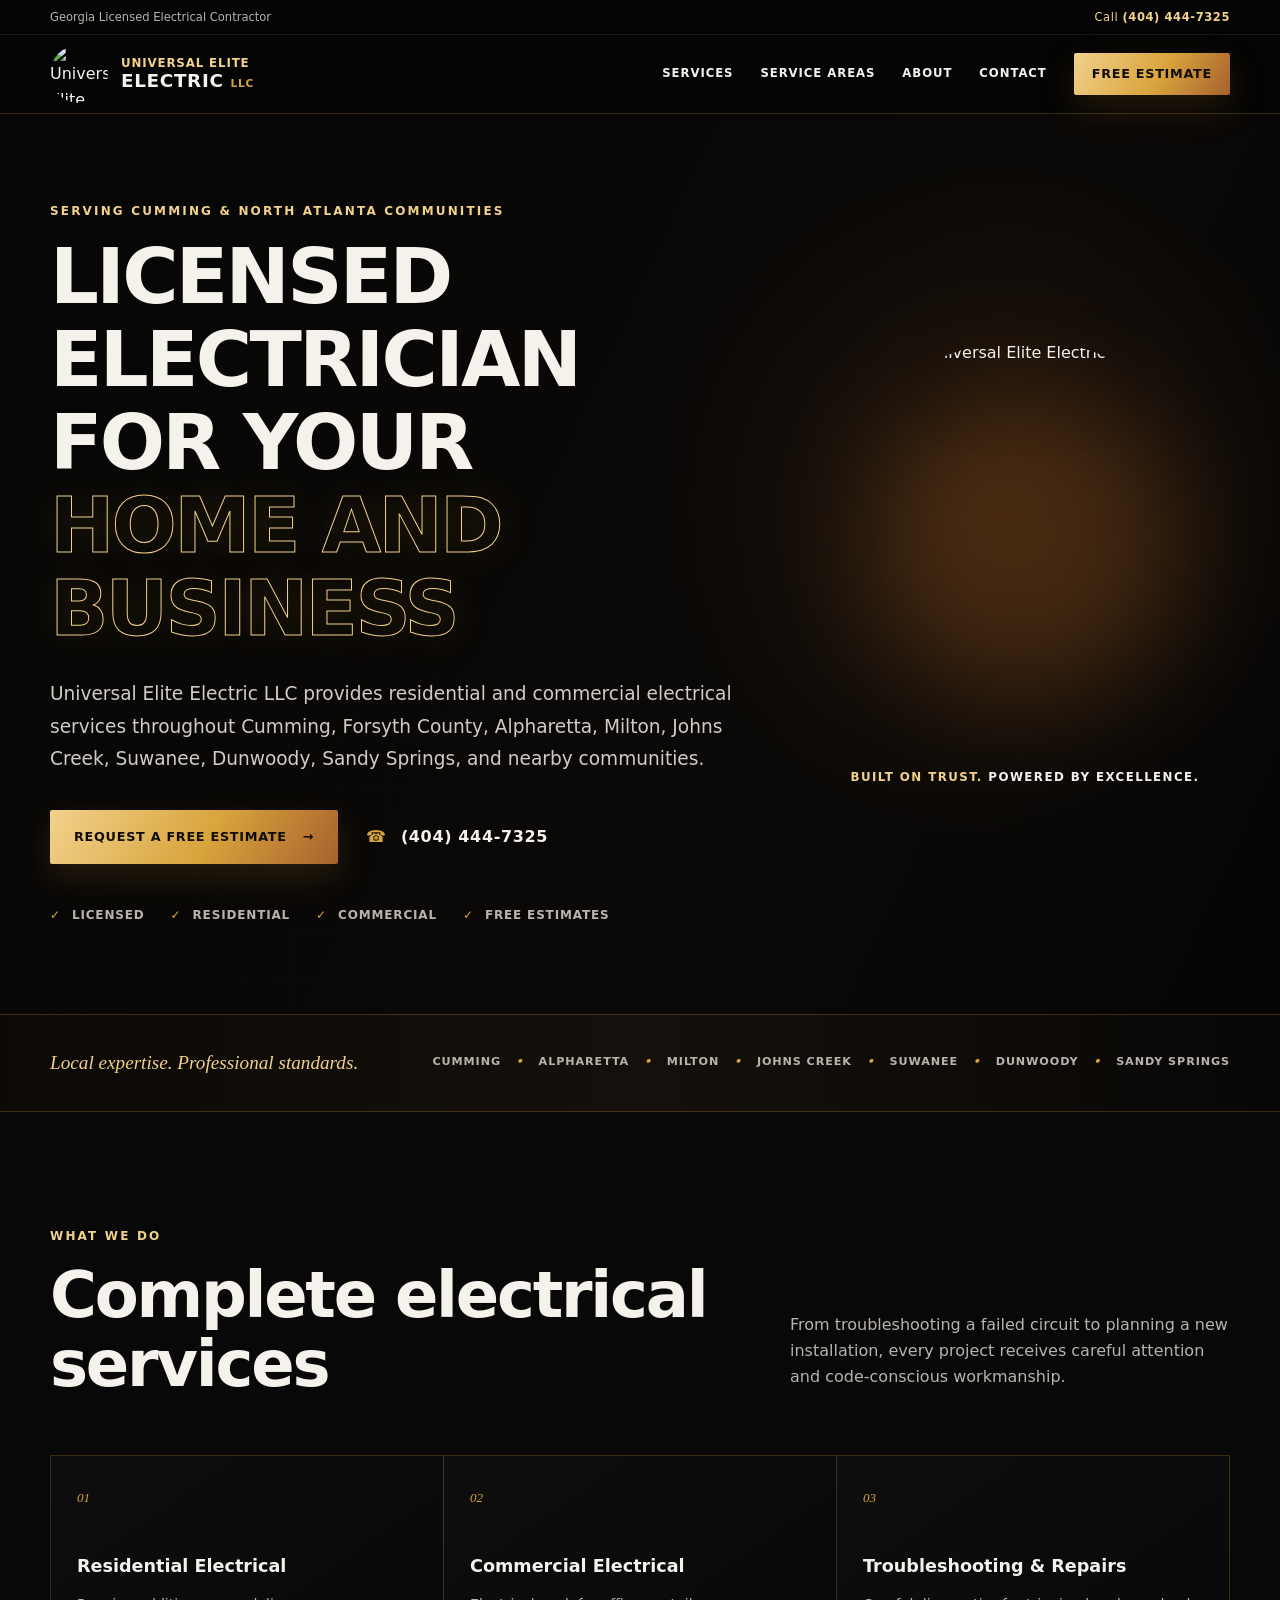
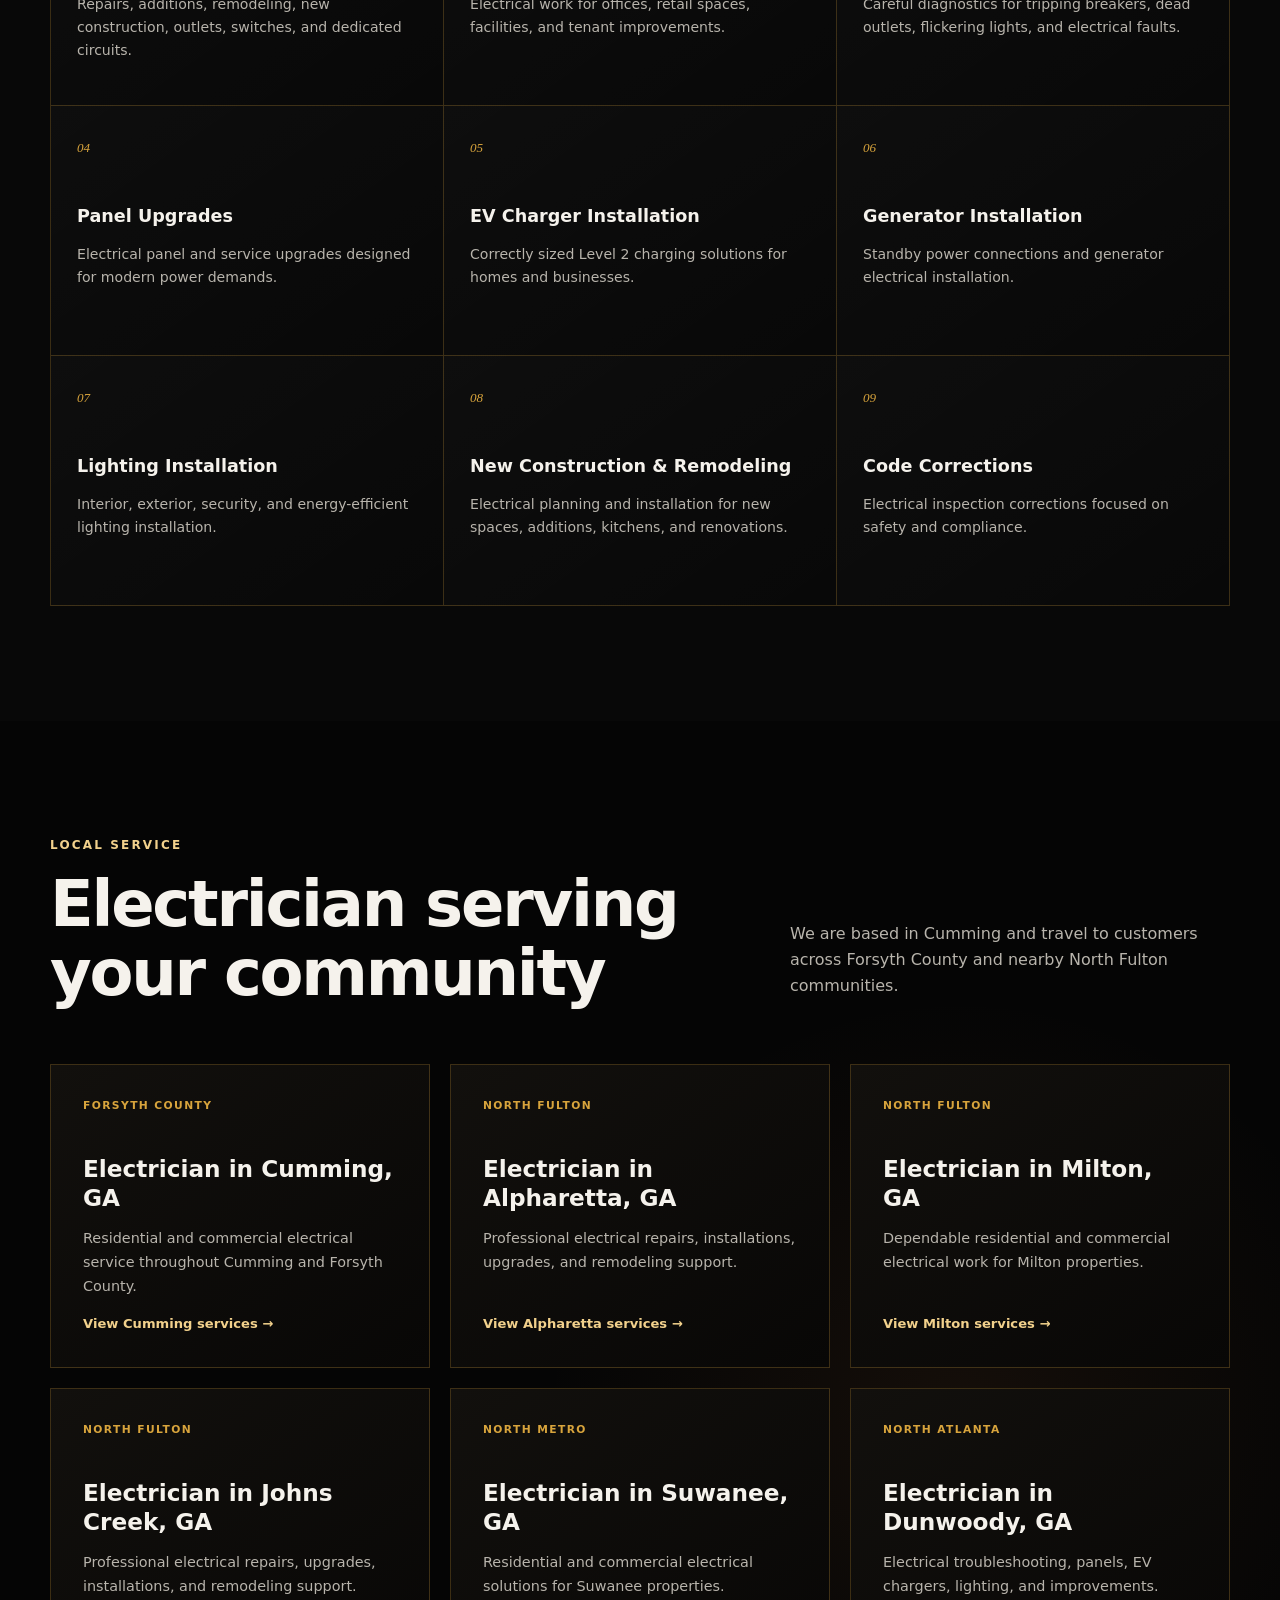
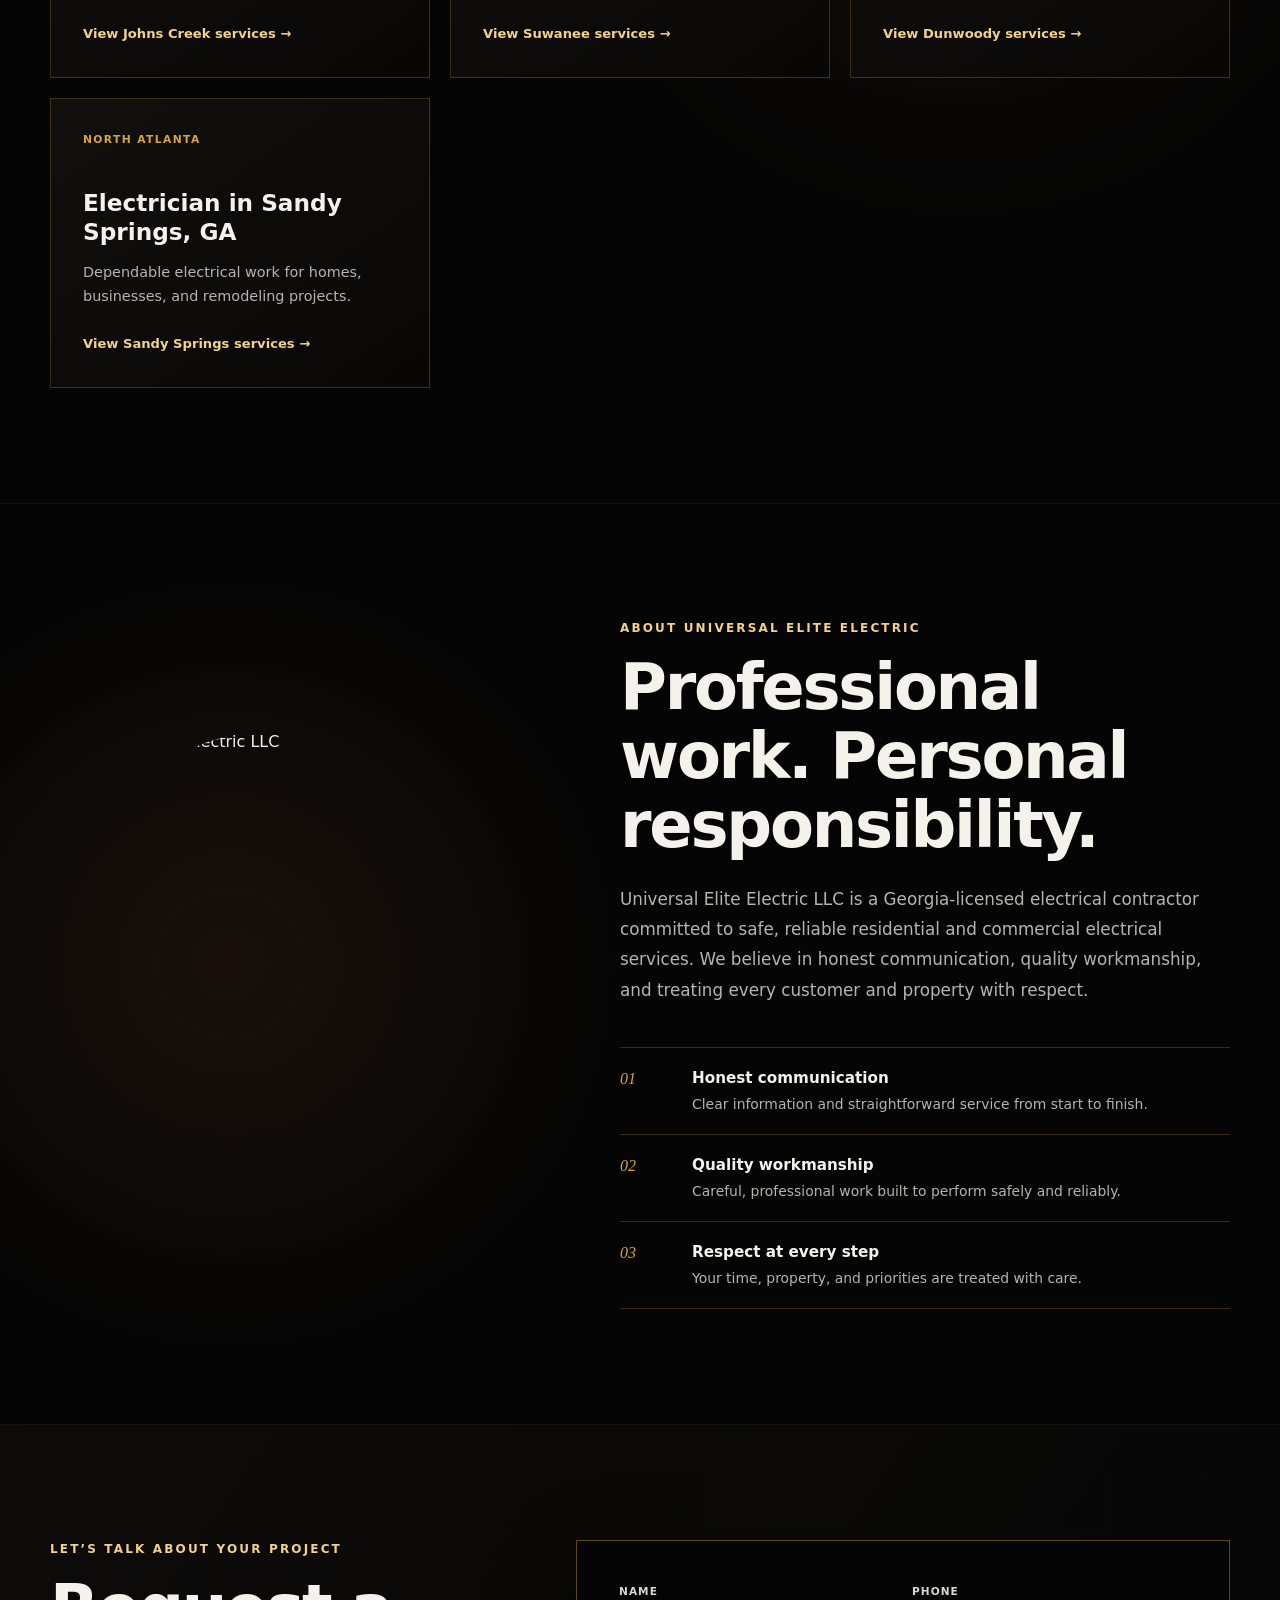
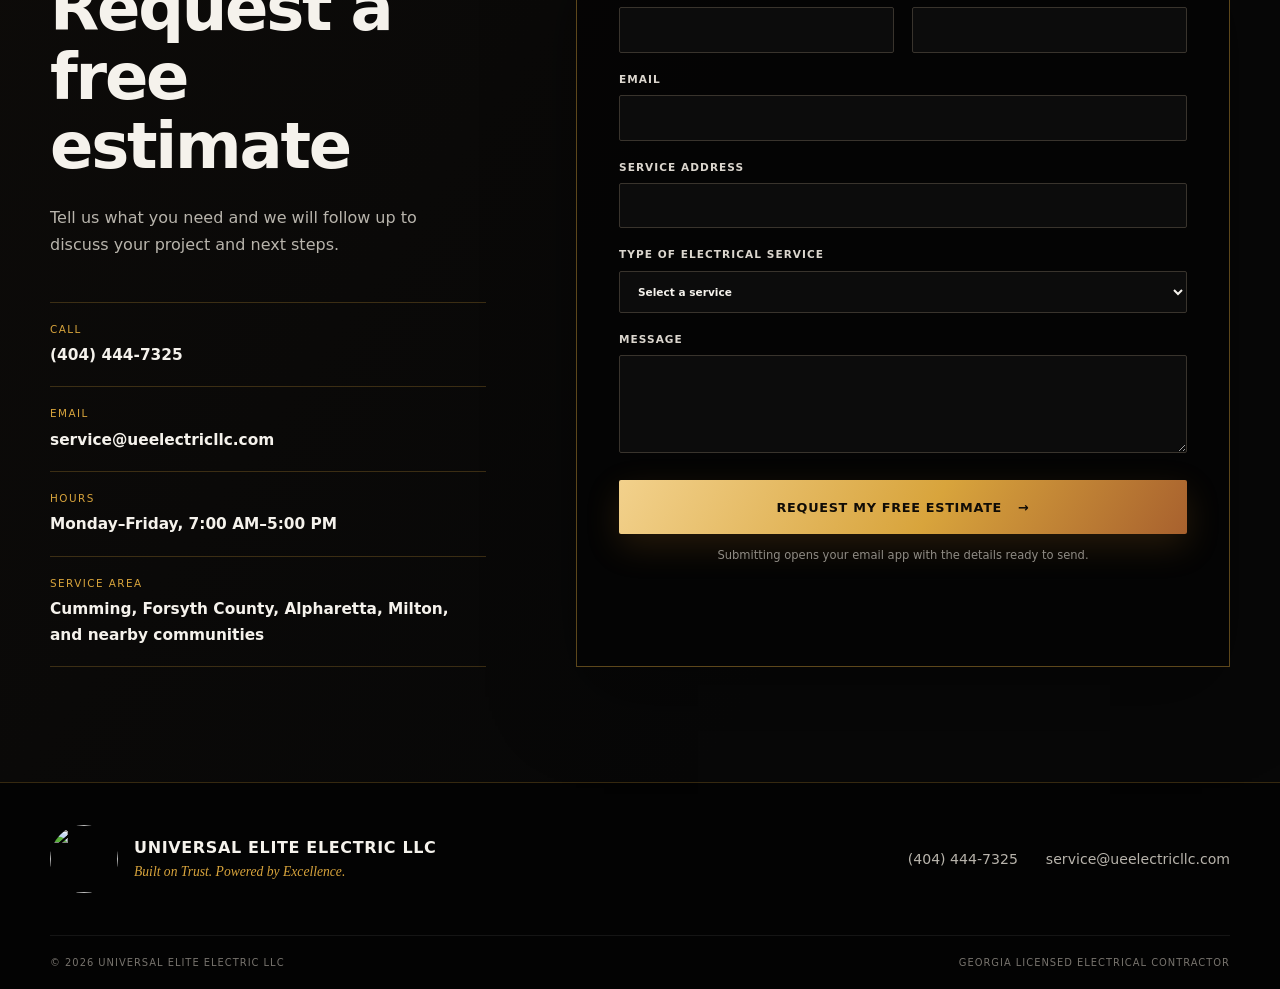
==== commit 304006e9: "Add four North Atlanta service area pages" ====
--- a/index.html
+++ b/index.html
@@ -3,8 +3,8 @@
 <head>
   <meta charset="utf-8">
   <meta name="viewport" content="width=device-width, initial-scale=1">
-  <title>Electrician in Cumming, Alpharetta &amp; Milton, GA | Universal Elite Electric</title>
-  <meta name="description" content="Licensed residential and commercial electrician serving Cumming, Alpharetta, Milton, and Forsyth County, GA. Request a free electrical estimate.">
+  <title>Electrician Serving Cumming &amp; North Atlanta, GA | Universal Elite Electric</title>
+  <meta name="description" content="Licensed residential and commercial electrician serving Cumming, Alpharetta, Milton, Johns Creek, Suwanee, Dunwoody, Sandy Springs, and Forsyth County, GA.">
   <meta name="robots" content="index,follow,max-image-preview:large,max-snippet:-1,max-video-preview:-1">
   <meta name="googlebot" content="index,follow,max-image-preview:large,max-snippet:-1,max-video-preview:-1">
   <link rel="canonical" href="https://ueelectricllc.com/">
@@ -48,6 +48,10 @@
       {"@type":"City","name":"Milton, Georgia"},
       {"@type":"City","name":"Johns Creek, Georgia"},
       {"@type":"City","name":"Suwanee, Georgia"},
+      {"@type":"City","name":"Dunwoody, Georgia"},
+      {"@type":"City","name":"Sandy Springs, Georgia"},
+      {"@type":"City","name":"Johns Creek, Georgia"},
+      {"@type":"City","name":"Suwanee, Georgia"},
       {"@type":"City","name":"Sugar Hill, Georgia"},
       {"@type":"City","name":"Dawsonville, Georgia"}
     ],
@@ -86,9 +90,9 @@
     <section class="hero">
       <div class="shell hero-grid">
         <div class="hero-copy">
-          <p class="eyebrow">Serving Cumming, Alpharetta &amp; Milton</p>
+          <p class="eyebrow">Serving Cumming &amp; North Atlanta communities</p>
           <h1>Licensed electrician for your <span>home and business</span></h1>
-          <p class="lead">Universal Elite Electric LLC provides residential and commercial electrical services throughout Cumming, Alpharetta, Milton, Forsyth County, and nearby communities. Expect safe work, clear communication, and professional service.</p>
+          <p class="lead">Universal Elite Electric LLC provides residential and commercial electrical services throughout Cumming, Forsyth County, Alpharetta, Milton, Johns Creek, Suwanee, Dunwoody, Sandy Springs, and nearby communities.</p>
           <div class="hero-actions"><a class="button" href="#estimate">Request a Free Estimate <span aria-hidden="true">→</span></a><a class="text-link" href="tel:4044447325"><span aria-hidden="true">☎</span> (404) 444-7325</a></div>
           <div class="trust-row" aria-label="Service commitments"><span><b>✓</b> Licensed</span><span><b>✓</b> Residential</span><span><b>✓</b> Commercial</span><span><b>✓</b> Free estimates</span></div>
         </div>
@@ -96,7 +100,7 @@
       </div>
     </section>
 
-    <section class="statement" aria-label="Primary service area"><div class="shell statement-inner"><p>Local expertise. Professional standards.</p><span>Cumming <i>•</i> Forsyth County <i>•</i> Alpharetta <i>•</i> Milton <i>•</i> Nearby communities</span></div></section>
+    <section class="statement" aria-label="Primary service area"><div class="shell statement-inner"><p>Local expertise. Professional standards.</p><span>Cumming <i>•</i> Alpharetta <i>•</i> Milton <i>•</i> Johns Creek <i>•</i> Suwanee <i>•</i> Dunwoody <i>•</i> Sandy Springs</span></div></section>
 
     <section id="services" class="section services-section">
       <div class="shell">
@@ -122,6 +126,10 @@
           <a class="area-card" href="/electrician-cumming-ga.html"><span>Forsyth County</span><h3>Electrician in Cumming, GA</h3><p>Residential and commercial electrical service throughout Cumming and Forsyth County.</p><b>View Cumming services →</b></a>
           <a class="area-card" href="/electrician-alpharetta-ga.html"><span>North Fulton</span><h3>Electrician in Alpharetta, GA</h3><p>Professional electrical repairs, installations, upgrades, and remodeling support.</p><b>View Alpharetta services →</b></a>
           <a class="area-card" href="/electrician-milton-ga.html"><span>North Fulton</span><h3>Electrician in Milton, GA</h3><p>Dependable residential and commercial electrical work for Milton properties.</p><b>View Milton services →</b></a>
+          <a class="area-card" href="/electrician-johns-creek-ga.html"><span>North Fulton</span><h3>Electrician in Johns Creek, GA</h3><p>Professional electrical repairs, upgrades, installations, and remodeling support.</p><b>View Johns Creek services →</b></a>
+          <a class="area-card" href="/electrician-suwanee-ga.html"><span>North Metro</span><h3>Electrician in Suwanee, GA</h3><p>Residential and commercial electrical solutions for Suwanee properties.</p><b>View Suwanee services →</b></a>
+          <a class="area-card" href="/electrician-dunwoody-ga.html"><span>North Atlanta</span><h3>Electrician in Dunwoody, GA</h3><p>Electrical troubleshooting, panels, EV chargers, lighting, and improvements.</p><b>View Dunwoody services →</b></a>
+          <a class="area-card" href="/electrician-sandy-springs-ga.html"><span>North Atlanta</span><h3>Electrician in Sandy Springs, GA</h3><p>Dependable electrical work for homes, businesses, and remodeling projects.</p><b>View Sandy Springs services →</b></a>
         </div>
       </div>
     </section>
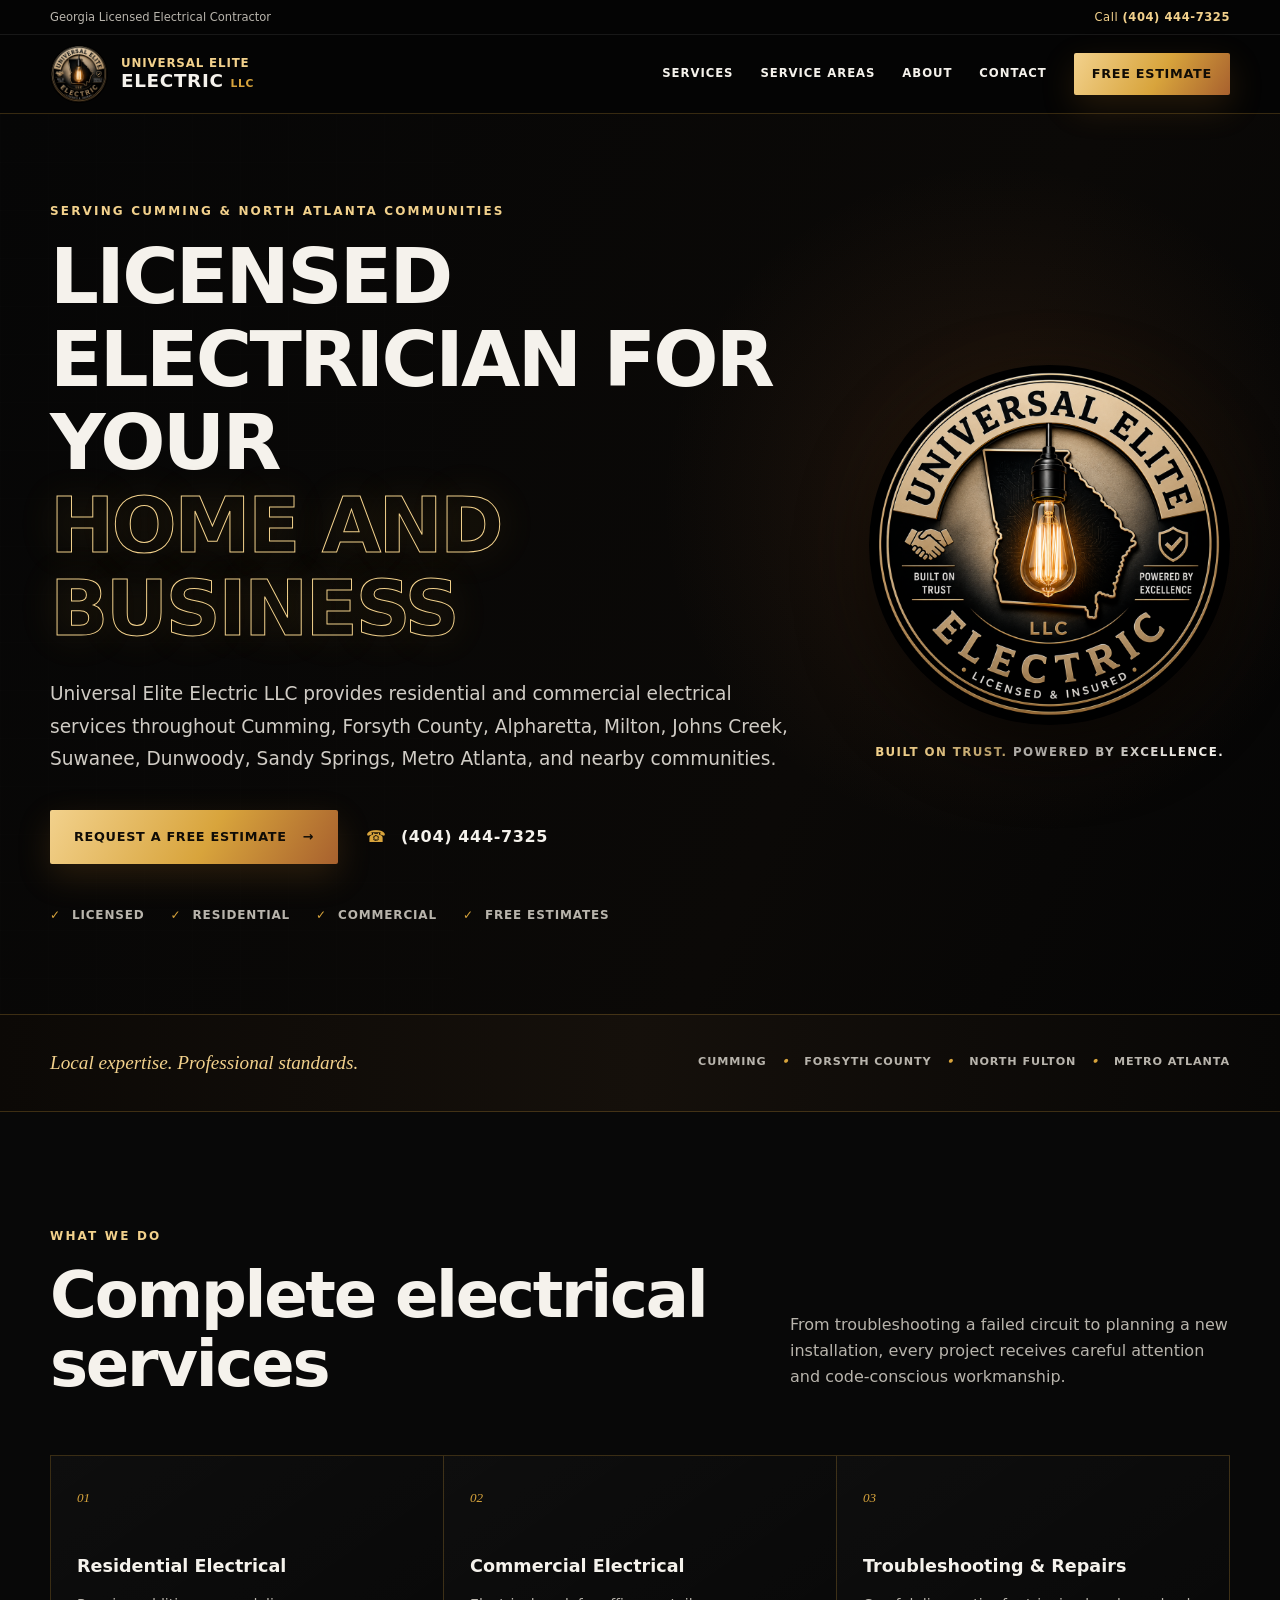
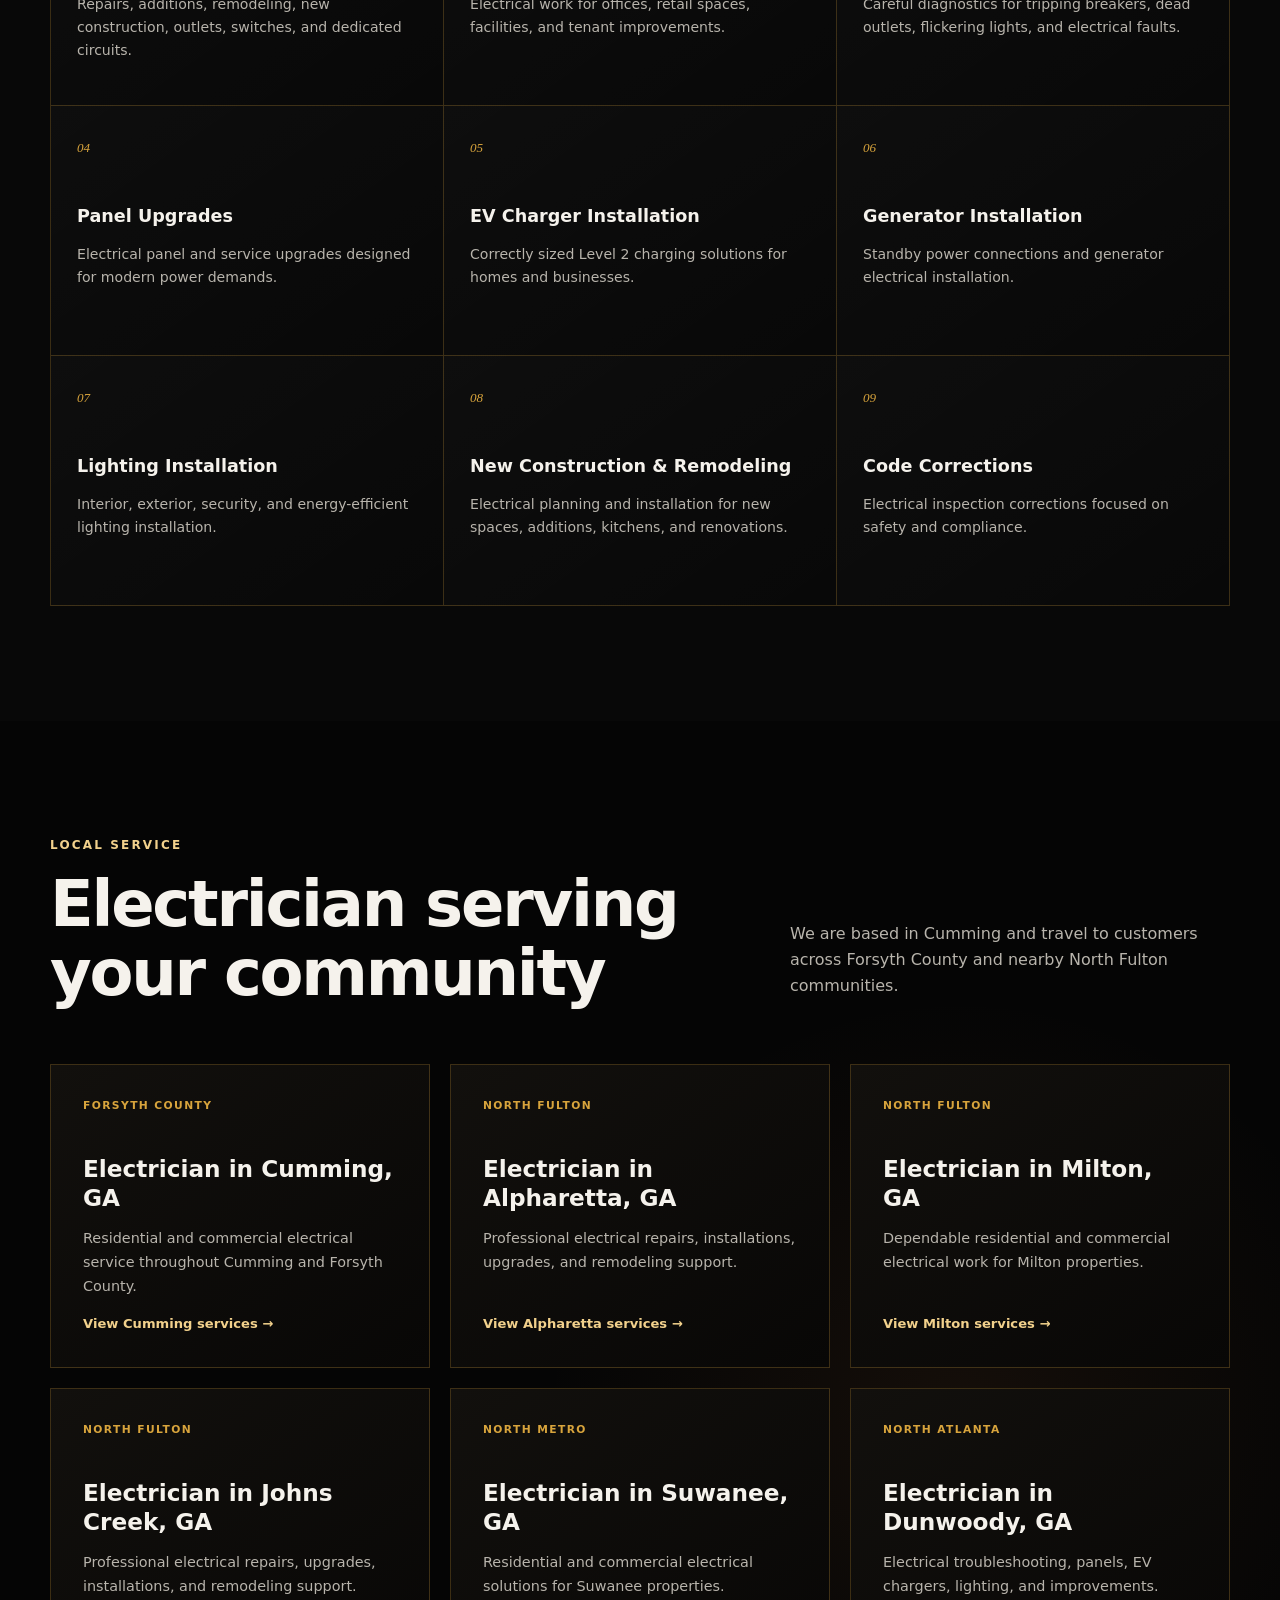
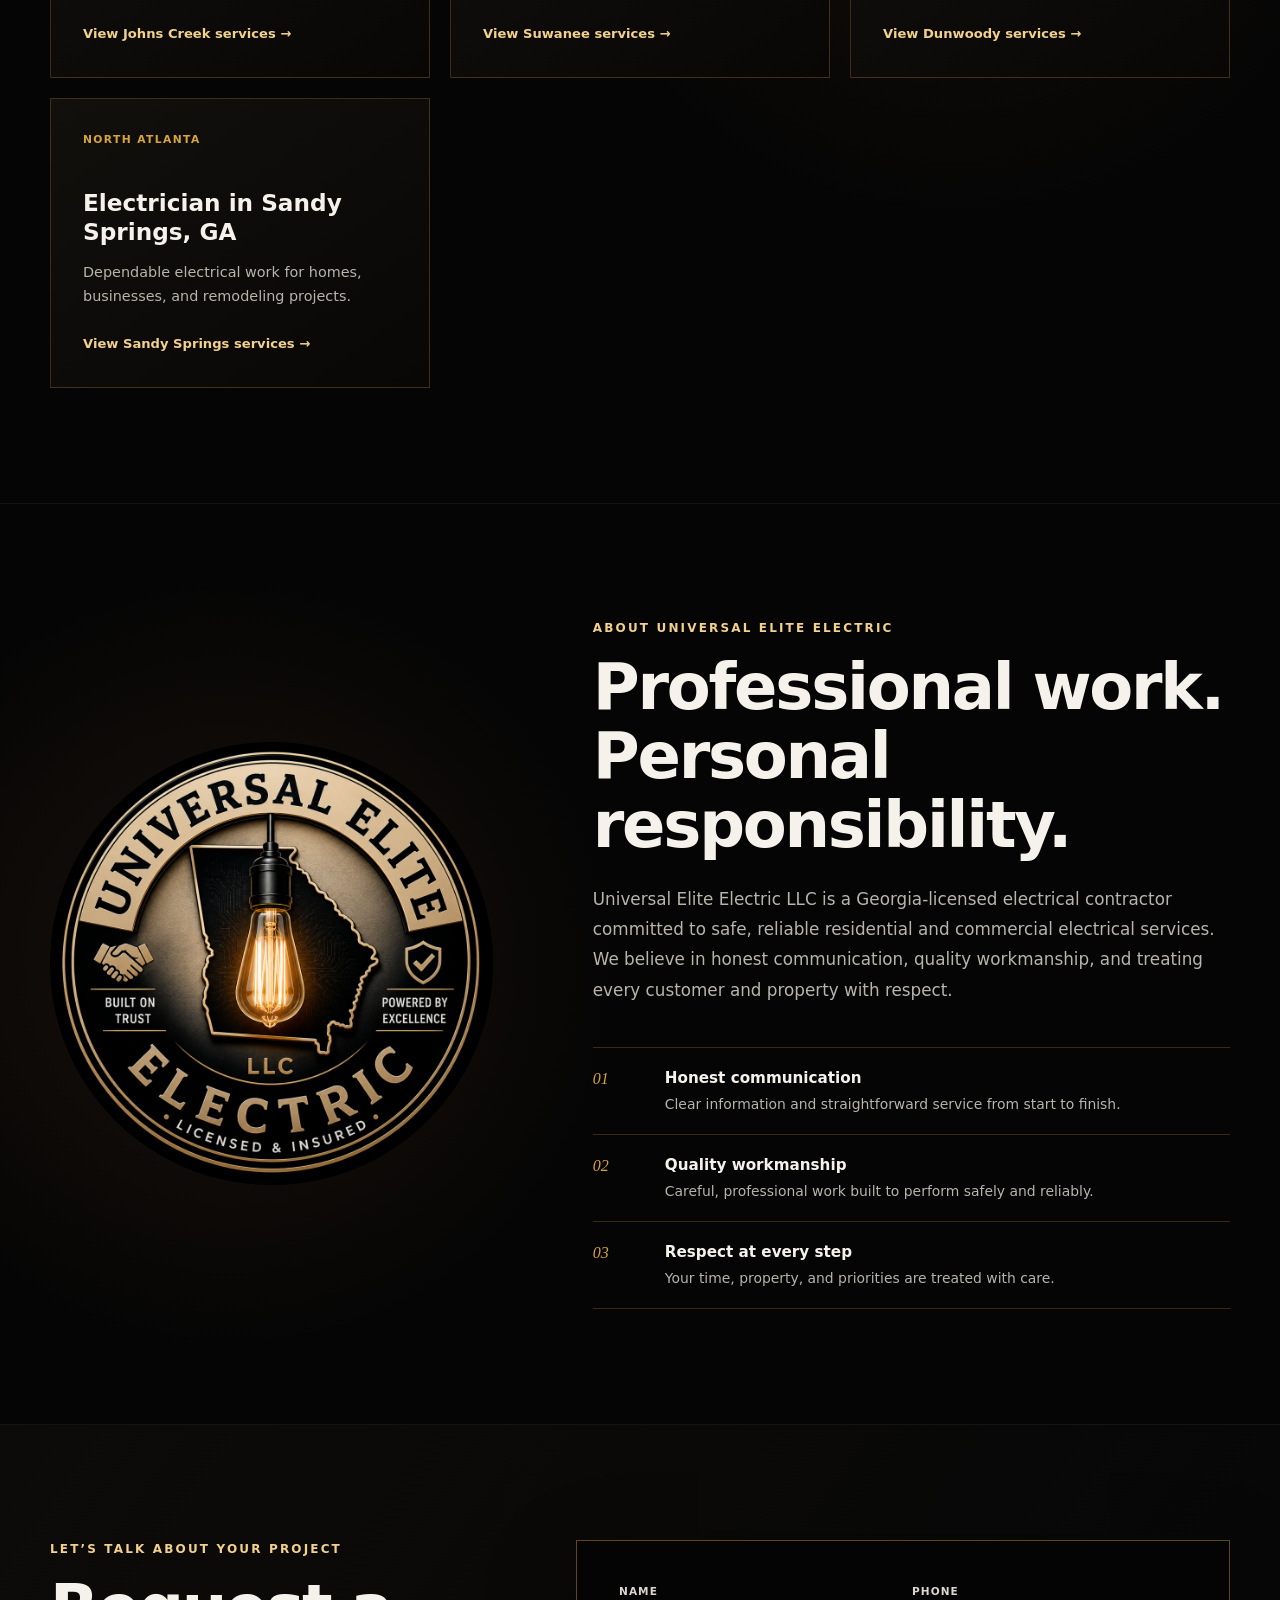
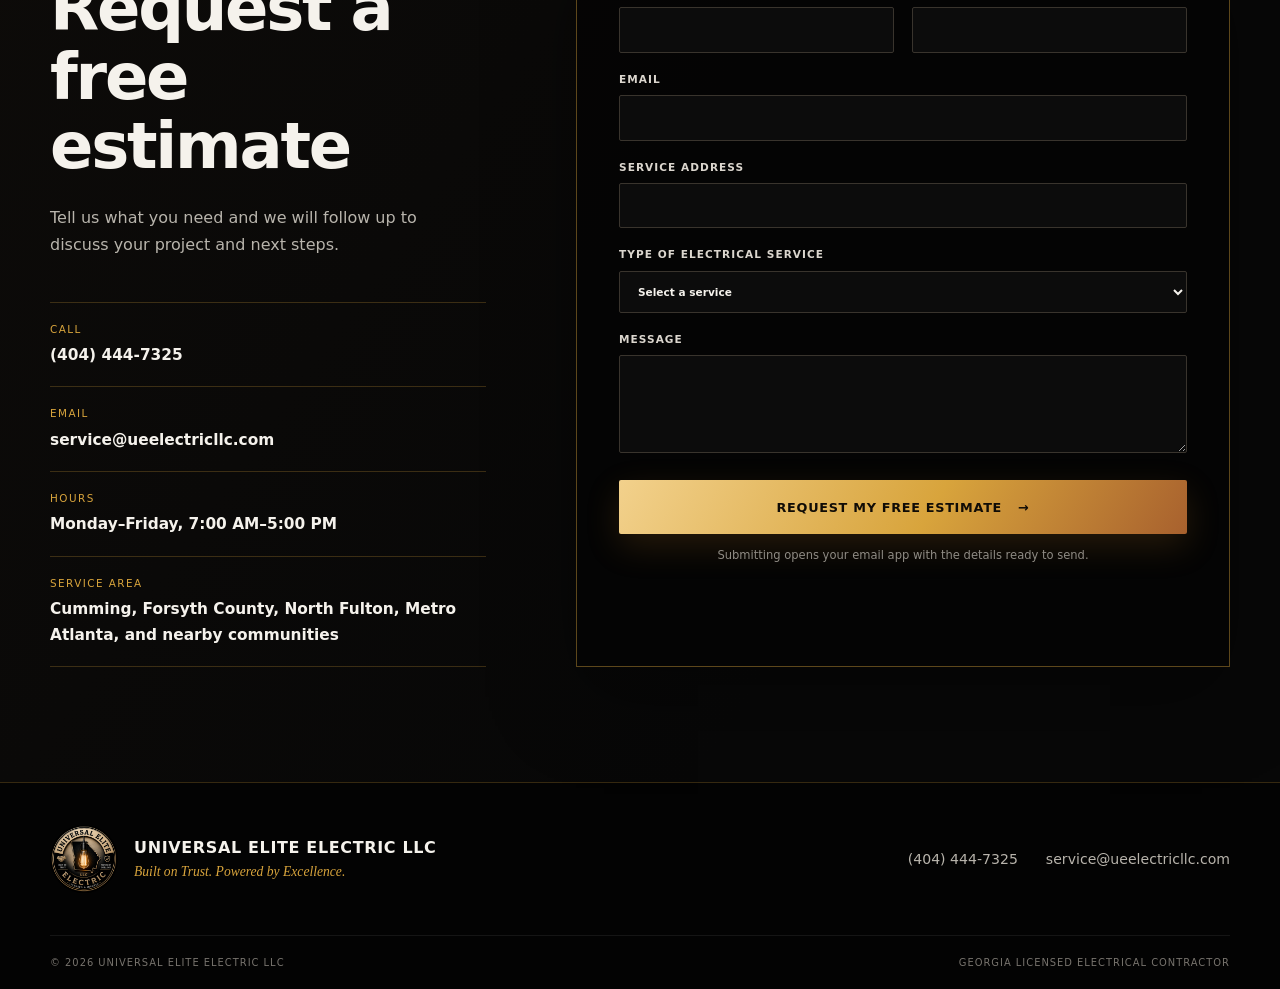
==== commit d9c4a524: "Fix logo and add Metro Atlanta service area" ====
--- a/index.html
+++ b/index.html
@@ -9,9 +9,9 @@
   <meta name="googlebot" content="index,follow,max-image-preview:large,max-snippet:-1,max-video-preview:-1">
   <link rel="canonical" href="https://ueelectricllc.com/">
   <link rel="alternate" hreflang="en-US" href="https://ueelectricllc.com/">
-  <link rel="preload" as="image" href="/logo.png">
-  <link rel="icon" href="/logo.png">
-  <link rel="stylesheet" href="/site.css">
+  <link rel="preload" as="image" href="/logo-square.png">
+  <link rel="icon" href="/logo-square.png">
+  <link rel="stylesheet" href="/site.css?v=20261111">
   <link rel="stylesheet" href="/home.css">
   <meta name="theme-color" content="#050505">
   <meta property="og:site_name" content="Universal Elite Electric LLC">
@@ -20,12 +20,12 @@
   <meta property="og:type" content="website">
   <meta property="og:locale" content="en_US">
   <meta property="og:url" content="https://ueelectricllc.com/">
-  <meta property="og:image" content="https://ueelectricllc.com/logo.png">
+  <meta property="og:image" content="https://ueelectricllc.com/logo-square.png">
   <meta property="og:image:alt" content="Universal Elite Electric LLC logo">
   <meta name="twitter:card" content="summary">
   <meta name="twitter:title" content="Electrician in Cumming, Alpharetta &amp; Milton, GA | Universal Elite Electric">
   <meta name="twitter:description" content="Licensed residential and commercial electrician serving Cumming, Alpharetta, Milton, and Forsyth County, GA.">
-  <meta name="twitter:image" content="https://ueelectricllc.com/logo.png">
+  <meta name="twitter:image" content="https://ueelectricllc.com/logo-square.png">
   <script type="application/ld+json">
   {
     "@context": "https://schema.org",
@@ -33,9 +33,9 @@
     "@id": "https://ueelectricllc.com/#business",
     "name": "Universal Elite Electric LLC",
     "url": "https://ueelectricllc.com/",
-    "logo": "https://ueelectricllc.com/logo.png",
-    "image": "https://ueelectricllc.com/logo.png",
-    "description": "Georgia-licensed residential and commercial electrician serving Cumming, Alpharetta, Milton, Forsyth County, and nearby North Georgia communities.",
+    "logo": "https://ueelectricllc.com/logo-square.png",
+    "image": "https://ueelectricllc.com/logo-square.png",
+    "description": "Georgia-licensed residential and commercial electrician serving Cumming, Forsyth County, North Fulton, and Metro Atlanta communities.",
     "email": "service@ueelectricllc.com",
     "telephone": "+1-404-444-7325",
     "priceRange": "$$",
@@ -50,10 +50,9 @@
       {"@type":"City","name":"Suwanee, Georgia"},
       {"@type":"City","name":"Dunwoody, Georgia"},
       {"@type":"City","name":"Sandy Springs, Georgia"},
-      {"@type":"City","name":"Johns Creek, Georgia"},
-      {"@type":"City","name":"Suwanee, Georgia"},
       {"@type":"City","name":"Sugar Hill, Georgia"},
-      {"@type":"City","name":"Dawsonville, Georgia"}
+      {"@type":"City","name":"Dawsonville, Georgia"},
+      {"@type":"AdministrativeArea","name":"Metro Atlanta, Georgia"}
     ],
     "sameAs": [
       "https://www.facebook.com/profile.php?id=61593719913781",
@@ -80,7 +79,7 @@
   <header class="site-header">
     <div class="utility-bar"><div class="shell utility-inner"><span>Georgia Licensed Electrical Contractor</span><a href="tel:4044447325">Call <strong>(404) 444-7325</strong></a></div></div>
     <nav class="shell nav" aria-label="Main navigation">
-      <a class="brand" href="/" aria-label="Universal Elite Electric home"><img src="/logo.png" alt="Universal Elite Electric LLC logo" width="58" height="58"><span><strong>UNIVERSAL ELITE</strong><b>ELECTRIC <em>LLC</em></b></span></a>
+      <a class="brand" href="/" aria-label="Universal Elite Electric home"><img src="/logo-square.png" alt="Universal Elite Electric LLC logo" width="58" height="58"><span><strong>UNIVERSAL ELITE</strong><b>ELECTRIC <em>LLC</em></b></span></a>
       <button class="menu-toggle" aria-expanded="false" aria-controls="main-menu"><i></i><i></i><i></i><span class="sr-only">Menu</span></button>
       <div id="main-menu" class="nav-links"><a href="#services">Services</a><a href="#areas">Service Areas</a><a href="#about">About</a><a href="#contact">Contact</a><a class="button button-small" href="#estimate">Free Estimate</a></div>
     </nav>
@@ -92,15 +91,15 @@
         <div class="hero-copy">
           <p class="eyebrow">Serving Cumming &amp; North Atlanta communities</p>
           <h1>Licensed electrician for your <span>home and business</span></h1>
-          <p class="lead">Universal Elite Electric LLC provides residential and commercial electrical services throughout Cumming, Forsyth County, Alpharetta, Milton, Johns Creek, Suwanee, Dunwoody, Sandy Springs, and nearby communities.</p>
+          <p class="lead">Universal Elite Electric LLC provides residential and commercial electrical services throughout Cumming, Forsyth County, Alpharetta, Milton, Johns Creek, Suwanee, Dunwoody, Sandy Springs, Metro Atlanta, and nearby communities.</p>
           <div class="hero-actions"><a class="button" href="#estimate">Request a Free Estimate <span aria-hidden="true">→</span></a><a class="text-link" href="tel:4044447325"><span aria-hidden="true">☎</span> (404) 444-7325</a></div>
           <div class="trust-row" aria-label="Service commitments"><span><b>✓</b> Licensed</span><span><b>✓</b> Residential</span><span><b>✓</b> Commercial</span><span><b>✓</b> Free estimates</span></div>
         </div>
-        <div class="hero-mark"><div class="logo-halo"><img src="/logo.png" alt="Universal Elite Electric LLC" width="410" height="410"></div><p>Built on Trust. <span>Powered by Excellence.</span></p></div>
+        <div class="hero-mark"><div class="logo-halo"><img src="/logo-square.png" alt="Universal Elite Electric LLC" width="410" height="410"></div><p>Built on Trust. <span>Powered by Excellence.</span></p></div>
       </div>
     </section>
 
-    <section class="statement" aria-label="Primary service area"><div class="shell statement-inner"><p>Local expertise. Professional standards.</p><span>Cumming <i>•</i> Alpharetta <i>•</i> Milton <i>•</i> Johns Creek <i>•</i> Suwanee <i>•</i> Dunwoody <i>•</i> Sandy Springs</span></div></section>
+    <section class="statement" aria-label="Primary service area"><div class="shell statement-inner"><p>Local expertise. Professional standards.</p><span>Cumming <i>•</i> Forsyth County <i>•</i> North Fulton <i>•</i> Metro Atlanta</span></div></section>
 
     <section id="services" class="section services-section">
       <div class="shell">
@@ -136,14 +135,14 @@
 
     <section id="about" class="section about-section">
       <div class="shell about-grid">
-        <div class="about-emblem"><img src="/logo.png" alt="Universal Elite Electric LLC" width="470" height="470"></div>
+        <div class="about-emblem"><img src="/logo-square.png" alt="Universal Elite Electric LLC" width="470" height="470"></div>
         <div class="about-copy"><p class="eyebrow">About Universal Elite Electric</p><h2>Professional work. Personal responsibility.</h2><p>Universal Elite Electric LLC is a Georgia-licensed electrical contractor committed to safe, reliable residential and commercial electrical services. We believe in honest communication, quality workmanship, and treating every customer and property with respect.</p><div class="values"><div><span>01</span><p><strong>Honest communication</strong>Clear information and straightforward service from start to finish.</p></div><div><span>02</span><p><strong>Quality workmanship</strong>Careful, professional work built to perform safely and reliably.</p></div><div><span>03</span><p><strong>Respect at every step</strong>Your time, property, and priorities are treated with care.</p></div></div></div>
       </div>
     </section>
 
     <section id="contact" class="section contact-section">
       <div class="shell contact-grid">
-        <div class="contact-copy"><p class="eyebrow">Let’s talk about your project</p><h2>Request a free estimate</h2><p>Tell us what you need and we will follow up to discuss your project and next steps.</p><div class="contact-list"><a href="tel:4044447325"><span>Call</span><strong>(404) 444-7325</strong></a><a href="mailto:service@ueelectricllc.com"><span>Email</span><strong>service@ueelectricllc.com</strong></a><div><span>Hours</span><strong>Monday–Friday, 7:00 AM–5:00 PM</strong></div><div><span>Service area</span><strong>Cumming, Forsyth County, Alpharetta, Milton, and nearby communities</strong></div></div></div>
+        <div class="contact-copy"><p class="eyebrow">Let’s talk about your project</p><h2>Request a free estimate</h2><p>Tell us what you need and we will follow up to discuss your project and next steps.</p><div class="contact-list"><a href="tel:4044447325"><span>Call</span><strong>(404) 444-7325</strong></a><a href="mailto:service@ueelectricllc.com"><span>Email</span><strong>service@ueelectricllc.com</strong></a><div><span>Hours</span><strong>Monday–Friday, 7:00 AM–5:00 PM</strong></div><div><span>Service area</span><strong>Cumming, Forsyth County, North Fulton, Metro Atlanta, and nearby communities</strong></div></div></div>
         <form id="estimate" class="estimate-form">
           <div class="form-row"><label>Name<input type="text" autocomplete="name" required name="name"></label><label>Phone<input type="tel" autocomplete="tel" required name="phone"></label></div>
           <label>Email<input type="email" autocomplete="email" required name="email"></label>
@@ -156,7 +155,7 @@
     </section>
   </main>
 
-  <footer><div class="shell footer-main"><div class="footer-brand"><img src="/logo.png" alt="" width="68" height="68"><div><strong>Universal Elite Electric LLC</strong><span>Built on Trust. Powered by Excellence.</span></div></div><div class="footer-contact"><a href="tel:4044447325">(404) 444-7325</a><a href="mailto:service@ueelectricllc.com">service@ueelectricllc.com</a></div></div><div class="shell footer-bottom"><span>© 2026 Universal Elite Electric LLC</span><span>Georgia Licensed Electrical Contractor</span></div></footer>
+  <footer><div class="shell footer-main"><div class="footer-brand"><img src="/logo-square.png" alt="" width="68" height="68"><div><strong>Universal Elite Electric LLC</strong><span>Built on Trust. Powered by Excellence.</span></div></div><div class="footer-contact"><a href="tel:4044447325">(404) 444-7325</a><a href="mailto:service@ueelectricllc.com">service@ueelectricllc.com</a></div></div><div class="shell footer-bottom"><span>© 2026 Universal Elite Electric LLC</span><span>Georgia Licensed Electrical Contractor</span></div></footer>
   <a class="mobile-call" href="tel:4044447325"><span aria-hidden="true">☎</span> Call Now</a>
   <script src="/site.js"></script>
 </body>
--- a/site.css
+++ b/site.css
@@ -1 +1,2 @@
 :root{--black:#050505;--panel:#0c0c0c;--gold:#d8a43c;--gold-light:#f2d18c;--copper:#a8612e;--white:#f5f2ec;--muted:#b8b4ac;--line:#d8a43c3d}*{box-sizing:border-box}html{scroll-behavior:smooth;scroll-padding-top:110px}body{background:var(--black);color:var(--white);margin:0;font-family:Inter,ui-sans-serif,system-ui,-apple-system,BlinkMacSystemFont,"Segoe UI",sans-serif;line-height:1.65}a{color:inherit;text-decoration:none}button,input,select,textarea{font:inherit}img{max-width:100%;display:block}.shell{width:min(1180px,100% - 40px);margin-inline:auto}.skip-link{position:fixed;top:-80px;left:16px;z-index:100;background:var(--gold);color:#080706;padding:10px 16px;font-weight:800}.skip-link:focus{top:16px}.sr-only{clip:rect(0,0,0,0);white-space:nowrap;border:0;width:1px;height:1px;margin:-1px;padding:0;position:absolute;overflow:hidden}.eyebrow{color:var(--gold-light);text-transform:uppercase;letter-spacing:.18em;margin:0 0 14px;font-size:.75rem;font-weight:800}h1,h2,h3,p{margin-top:0}h1,h2{letter-spacing:-.035em;line-height:1.08}h2{margin-bottom:24px;font-size:clamp(2.25rem,5vw,4.35rem)}.button{background:linear-gradient(120deg,var(--gold-light),var(--gold) 55%,var(--copper));color:#100c06;letter-spacing:.055em;text-transform:uppercase;cursor:pointer;border:0;border-radius:2px;display:inline-flex;justify-content:center;align-items:center;gap:16px;min-height:54px;padding:14px 24px;font-size:.8rem;font-weight:900;transition:.2s;box-shadow:0 12px 34px #c47e282e}.button:hover{filter:brightness(1.08);transform:translateY(-2px)}.button:focus-visible,a:focus-visible,button:focus-visible,input:focus-visible,select:focus-visible,textarea:focus-visible{outline:3px solid var(--gold-light);outline-offset:3px}.button-small{min-height:42px;padding:10px 18px}.site-header{z-index:50;backdrop-filter:blur(16px);border-bottom:1px solid var(--line);background:#050505ed;position:sticky;top:0}.utility-bar{color:var(--muted);border-bottom:1px solid #ffffff14;font-size:.72rem}.utility-inner{display:flex;justify-content:space-between;align-items:center;gap:18px;min-height:34px}.utility-inner a{color:var(--gold-light);letter-spacing:.05em}.nav{display:flex;justify-content:space-between;align-items:center;height:78px}.brand{display:flex;align-items:center;gap:13px}.brand img{object-fit:cover;border-radius:50%;width:58px;height:58px}.brand span{display:flex;flex-direction:column;letter-spacing:.07em;font-size:.76rem;line-height:1.15}.brand span strong{color:var(--gold-light);font-size:.74rem}.brand span b{letter-spacing:.035em;font-size:1.15rem}.brand span em{color:var(--gold);font-size:.67rem;font-style:normal}.nav-links{display:flex;text-transform:uppercase;letter-spacing:.08em;align-items:center;gap:27px;font-size:.73rem;font-weight:700}.nav-links>a:not(.button){padding:25px 0}.nav-links>a:not(.button):hover{color:var(--gold-light)}.menu-toggle{background:none;border:0;padding:12px;display:none}.menu-toggle i{display:block;background:var(--gold-light);width:25px;height:2px;margin:5px 0}.hero{background:radial-gradient(circle at 78% 43%,#a8612e26,transparent 30%),linear-gradient(115deg,#060606 0%,#0b0907 65%,#050505 100%);min-height:690px;display:flex;align-items:center;position:relative;overflow:hidden}.hero:before{content:"";opacity:.26;background-image:linear-gradient(#ffffff06 1px,transparent 1px),linear-gradient(90deg,#ffffff06 1px,transparent 1px);background-size:48px 48px;position:absolute;inset:0;mask-image:linear-gradient(90deg,#000,transparent 85%)}.hero-grid{z-index:1;display:grid;grid-template-columns:1.35fr .65fr;align-items:center;gap:70px;padding-block:88px;position:relative}.hero-copy h1{text-transform:uppercase;max-width:850px;margin:0 0 28px;font-size:clamp(3rem,6vw,6rem);font-weight:850}.hero-copy h1 span{color:transparent;-webkit-text-stroke:1px var(--gold-light);text-shadow:0 0 40px #d8a43c1f;display:block}.lead{color:#d0ccc5;max-width:760px;font-size:clamp(1rem,1.8vw,1.16rem);line-height:1.75}.hero-actions{display:flex;flex-wrap:wrap;align-items:center;gap:28px;margin-top:34px}.text-link{letter-spacing:.04em;font-weight:800}.text-link span{color:var(--gold);margin-right:8px}.trust-row{color:var(--muted);text-transform:uppercase;letter-spacing:.07em;display:flex;flex-wrap:wrap;gap:26px;margin-top:42px;font-size:.75rem;font-weight:700}.trust-row b{color:var(--gold);margin-right:6px}.hero-mark{text-align:center}.logo-halo{position:relative}.logo-halo:before{content:"";filter:blur(55px);opacity:.22;background:#d47726;border-radius:50%;position:absolute;inset:12%}.logo-halo img{filter:drop-shadow(0 24px 34px #000000b3);width:min(100%,410px);margin:auto;position:relative;border-radius:50%}.hero-mark p{text-transform:uppercase;letter-spacing:.12em;color:var(--gold-light);margin:18px 0 0;font-size:.74rem;font-weight:800}.hero-mark p span{color:var(--white)}.statement{border-block:1px solid var(--line);background:linear-gradient(90deg,#0c0906,#15100b,#080706)}.statement-inner{display:flex;justify-content:space-between;align-items:center;gap:30px;min-height:96px}.statement p{color:var(--gold-light);margin:0;font-family:Georgia,serif;font-size:1.2rem;font-style:italic}.statement span{color:var(--muted);text-transform:uppercase;letter-spacing:.08em;text-align:right;font-size:.7rem;font-weight:700}.statement i{color:var(--gold);margin:0 10px}.section{padding:115px 0}.services-section{background:#080808}.section-heading{display:grid;grid-template-columns:1.2fr .8fr;align-items:end;gap:80px;margin-bottom:56px}.section-heading h2{margin:0}.section-heading>p{color:var(--muted);max-width:520px;margin-bottom:8px}.services-grid{border-top:1px solid var(--line);border-left:1px solid var(--line);display:grid;grid-template-columns:repeat(3,1fr)}.service-card{border-right:1px solid var(--line);border-bottom:1px solid var(--line);background:linear-gradient(145deg,#ffffff06,transparent);min-height:250px;padding:28px 26px;transition:.25s}.service-card:hover{background:linear-gradient(145deg,#d8a43c21,#a8612e06);transform:translateY(-3px)}.service-card>span{color:var(--gold);font-family:Georgia,serif;font-size:.82rem;font-style:italic}.service-card h3{margin:45px 0 15px;font-size:1.1rem;line-height:1.3}.service-card p{color:var(--muted);margin:0;font-size:.88rem}.areas-section{background:radial-gradient(circle at 75%,#a8612e18,transparent 35%),#050505}.area-grid{display:grid;grid-template-columns:repeat(3,1fr);gap:20px}.area-card{border:1px solid var(--line);background:linear-gradient(145deg,#12100d,#080706);padding:32px;min-height:290px;display:flex;flex-direction:column;transition:.2s}.area-card:hover{border-color:var(--gold);transform:translateY(-4px)}.area-card>span{color:var(--gold);text-transform:uppercase;letter-spacing:.13em;font-size:.67rem;font-weight:800}.area-card h3{font-size:1.45rem;line-height:1.25;margin:40px 0 15px}.area-card p{color:var(--muted);font-size:.9rem}.area-card b{color:var(--gold-light);margin-top:auto;font-size:.82rem}.about-section{background:radial-gradient(circle at 18%,#a8612e1f,transparent 34%),#050505;border-block:1px solid #ffffff0f}.about-grid{display:grid;grid-template-columns:.82fr 1.18fr;align-items:center;gap:100px}.about-emblem img{width:min(100%,470px);border-radius:50%;margin:auto}.about-copy>p:not(.eyebrow){color:var(--muted);max-width:700px;font-size:1.05rem;line-height:1.8}.values{border-top:1px solid var(--line);margin-top:42px}.values>div{border-bottom:1px solid var(--line);display:grid;grid-template-columns:54px 1fr;gap:18px;padding:18px 0}.values span{color:var(--gold);font-family:Georgia,serif;font-style:italic}.values p{color:var(--muted);margin:0;font-size:.87rem}.values strong{display:block;color:var(--white);margin-bottom:2px;font-size:.95rem}.contact-section{background:linear-gradient(125deg,#0d0b09,#070707 70%)}.contact-grid{display:grid;grid-template-columns:.8fr 1.2fr;gap:90px}.contact-copy>p:not(.eyebrow){color:var(--muted);max-width:430px}.contact-list{border-top:1px solid var(--line);margin-top:44px}.contact-list>a,.contact-list>div{border-bottom:1px solid var(--line);padding:18px 0;display:block}.contact-list span{color:var(--gold);text-transform:uppercase;letter-spacing:.14em;margin-bottom:4px;font-size:.65rem;display:block}.contact-list strong{font-size:.96rem;font-weight:650}.estimate-form{background:#040404b8;border:1px solid #d8a43c6b;padding:42px;box-shadow:0 30px 80px #00000059}.estimate-form label{color:#dbd6ce;text-transform:uppercase;letter-spacing:.1em;margin-bottom:18px;font-size:.66rem;font-weight:750;display:block}.estimate-form input,.estimate-form select,.estimate-form textarea{width:100%;color:var(--white);text-transform:none;letter-spacing:normal;background:#0c0c0c;border:1px solid #39342d;border-radius:2px;margin-top:7px;padding:13px 14px}.estimate-form textarea{resize:vertical}.form-row{display:grid;grid-template-columns:1fr 1fr;gap:18px}.submit-button{width:100%;margin-top:4px}.form-note{text-align:center;color:#8f8b84;margin:12px 0 0;font-size:.72rem}footer{border-top:1px solid var(--line);background:#030303}.footer-main{display:flex;justify-content:space-between;align-items:center;gap:30px;padding-block:42px}.footer-brand{display:flex;align-items:center;gap:16px}.footer-brand img{width:68px;border-radius:50%}.footer-brand strong,.footer-brand span{display:block}.footer-brand strong{text-transform:uppercase;letter-spacing:.04em}.footer-brand span{color:var(--gold);font-family:Georgia,serif;font-size:.85rem;font-style:italic}.footer-contact{color:var(--muted);display:flex;gap:28px;font-size:.88rem}.footer-contact a:hover{color:var(--gold-light)}.footer-bottom{color:#77736d;text-transform:uppercase;letter-spacing:.1em;border-top:1px solid #ffffff12;display:flex;justify-content:space-between;align-items:center;gap:20px;min-height:54px;font-size:.62rem}.mobile-call{display:none}@media(max-width:1000px){.hero-grid{grid-template-columns:1fr .55fr;gap:25px}.services-grid{grid-template-columns:repeat(2,1fr)}.about-grid,.contact-grid{gap:50px}.nav-links{gap:16px}.area-grid{grid-template-columns:1fr 1fr}.area-card:last-child{grid-column:1/-1}}@media(max-width:760px){html{scroll-padding-top:78px}.shell{width:min(100% - 30px,1180px)}.utility-inner>span{display:none}.utility-inner{justify-content:center}.nav{height:68px}.brand img{width:48px;height:48px}.brand span b{font-size:.95rem}.brand span strong{font-size:.61rem}.menu-toggle{display:block}.nav-links{border-bottom:1px solid var(--line);background:#080808;flex-direction:column;align-items:stretch;gap:0;padding:14px 20px 24px;display:none;position:absolute;top:102px;left:0;right:0;box-shadow:0 24px 40px #0000008c}.nav-links.open{display:flex}.nav-links>a:not(.button){border-bottom:1px solid #ffffff12;padding:14px 8px}.nav-links .button{margin-top:14px}.hero{min-height:auto}.hero-grid{grid-template-columns:1fr;padding-block:70px 52px}.hero-copy h1{font-size:clamp(2.8rem,13vw,4.6rem)}.hero-mark{grid-row:1}.logo-halo img{width:230px}.hero-mark p{display:none}.hero-actions{flex-direction:column;align-items:stretch;gap:20px}.hero-actions .button{width:100%}.hero-actions .text-link{text-align:center}.trust-row{gap:12px 20px}.statement-inner,.section-heading,.about-grid,.contact-grid{grid-template-columns:1fr;display:grid}.statement-inner{gap:8px;padding-block:22px}.statement span{text-align:left}.section{padding:78px 0}.section-heading{gap:8px;margin-bottom:36px}.services-grid,.area-grid{grid-template-columns:1fr}.area-card:last-child{grid-column:auto}.service-card{min-height:auto}.service-card h3{margin-top:30px}.about-grid{gap:48px}.about-emblem{max-width:360px;margin:auto}.contact-grid{gap:52px}.estimate-form{padding:24px 20px}.form-row{grid-template-columns:1fr;gap:0}.footer-main{flex-direction:column;align-items:flex-start}.footer-contact{flex-direction:column;gap:8px}.footer-bottom{flex-direction:column;justify-content:center;align-items:flex-start;padding-block:16px}body{padding-bottom:56px}.mobile-call{z-index:60;background:linear-gradient(110deg,var(--gold-light),var(--gold),var(--copper));color:#0b0804;text-transform:uppercase;letter-spacing:.08em;display:flex;justify-content:center;align-items:center;gap:9px;height:56px;font-weight:900;position:fixed;bottom:0;left:0;right:0;box-shadow:0 -6px 28px #00000080}}@media(prefers-reduced-motion:reduce){html{scroll-behavior:auto}*{transition:none!important}}
+img{height:auto}
